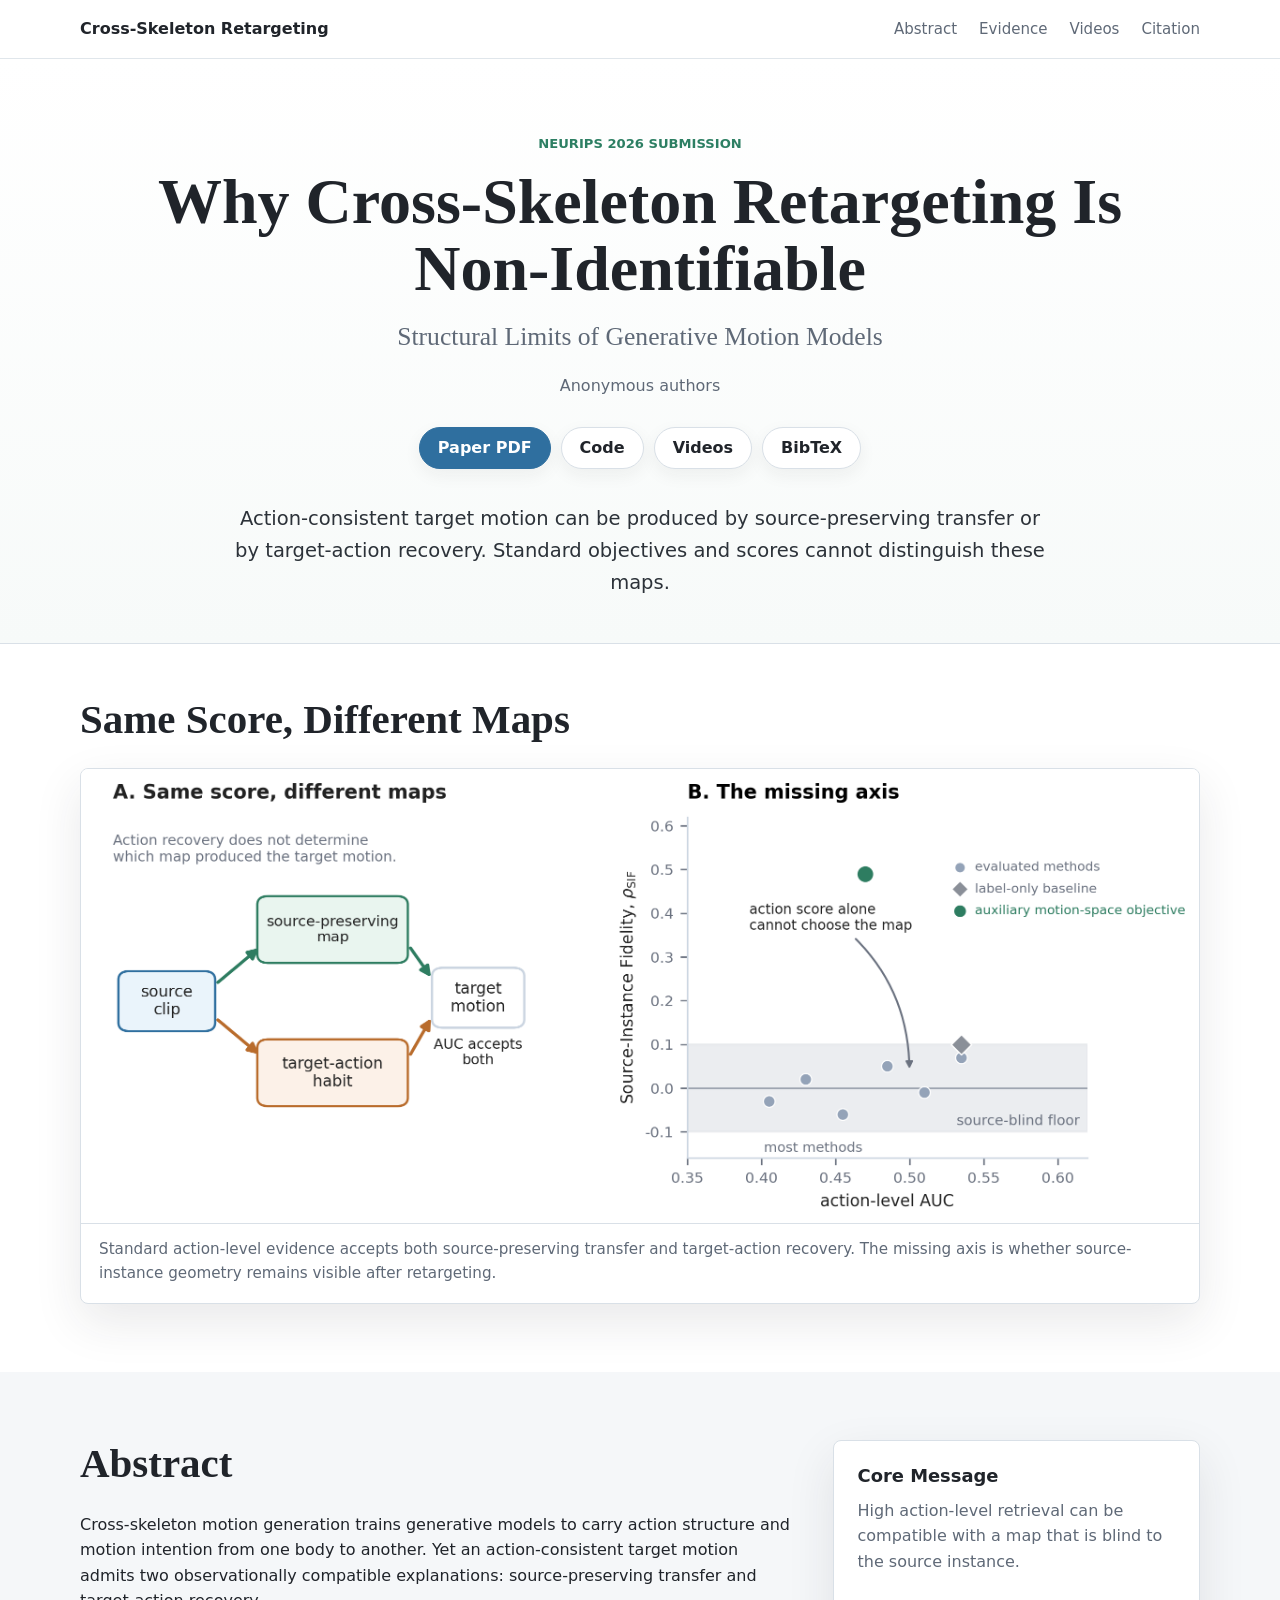
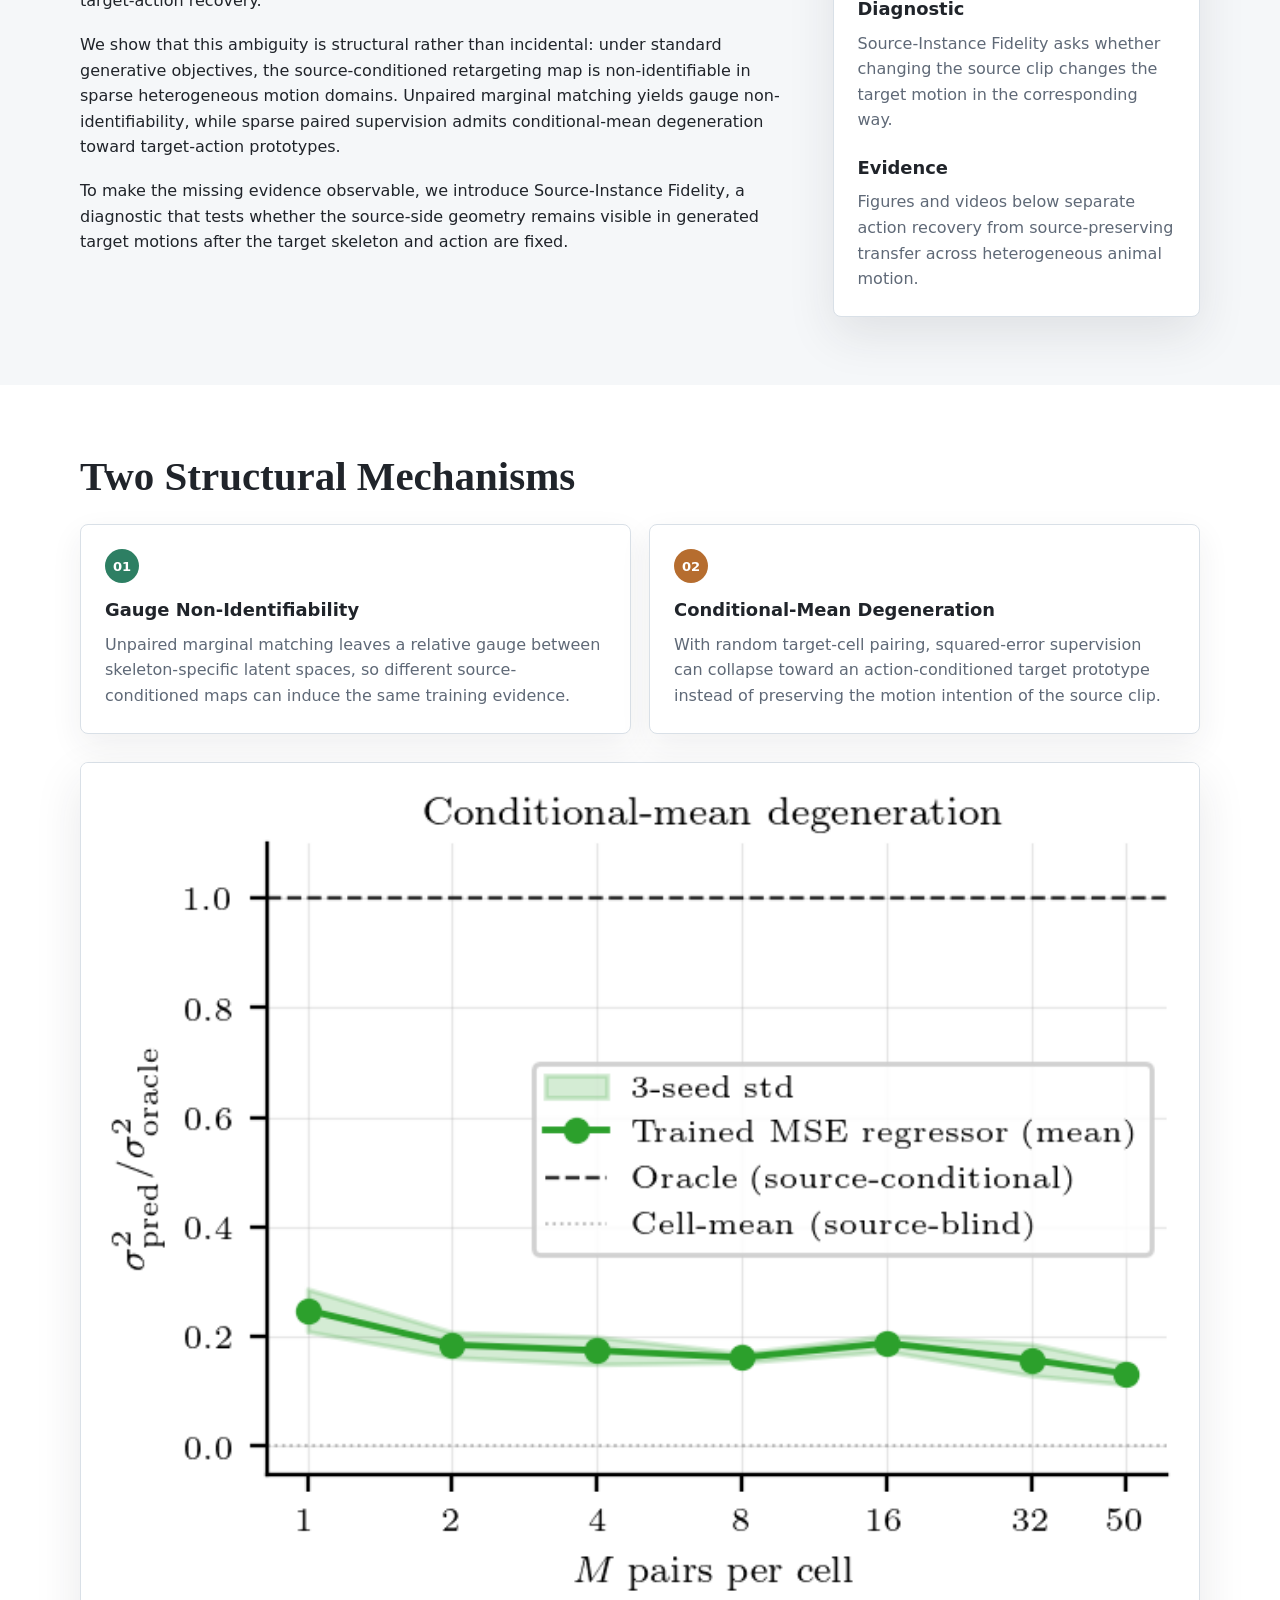
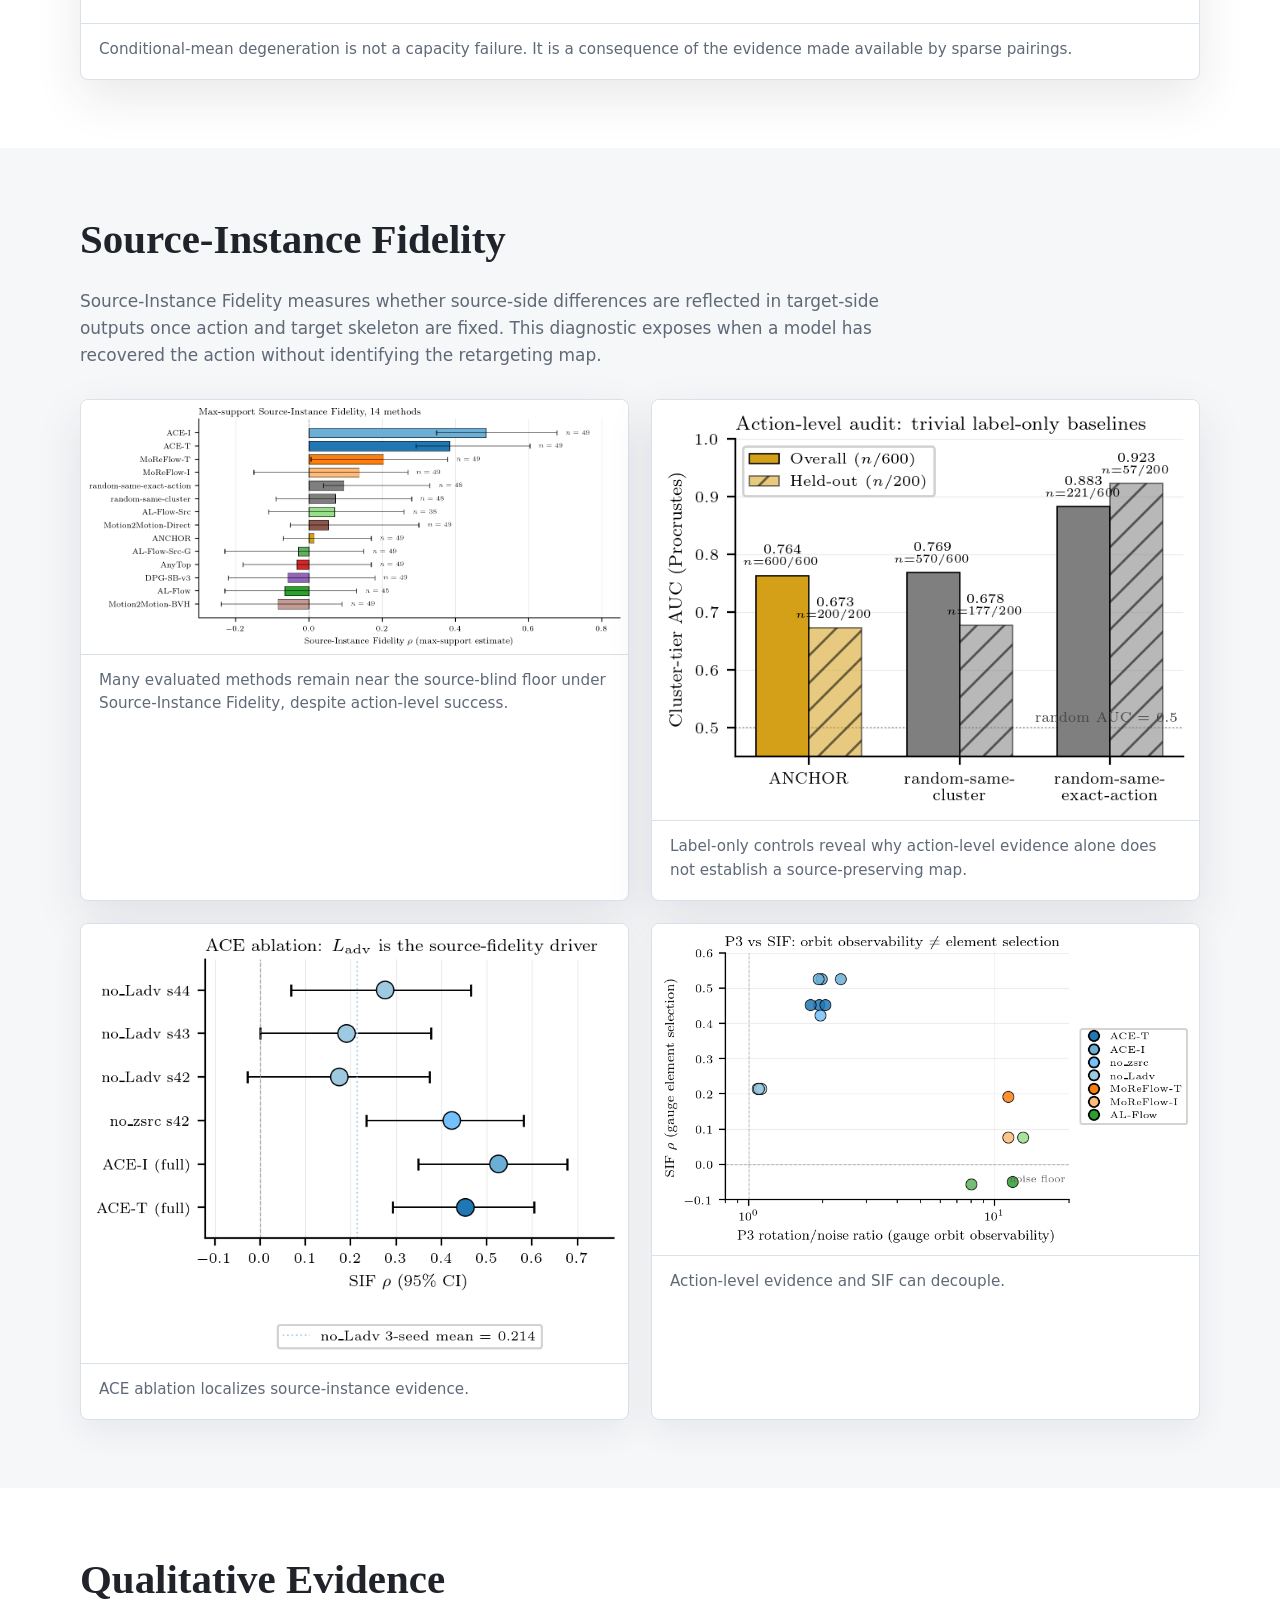
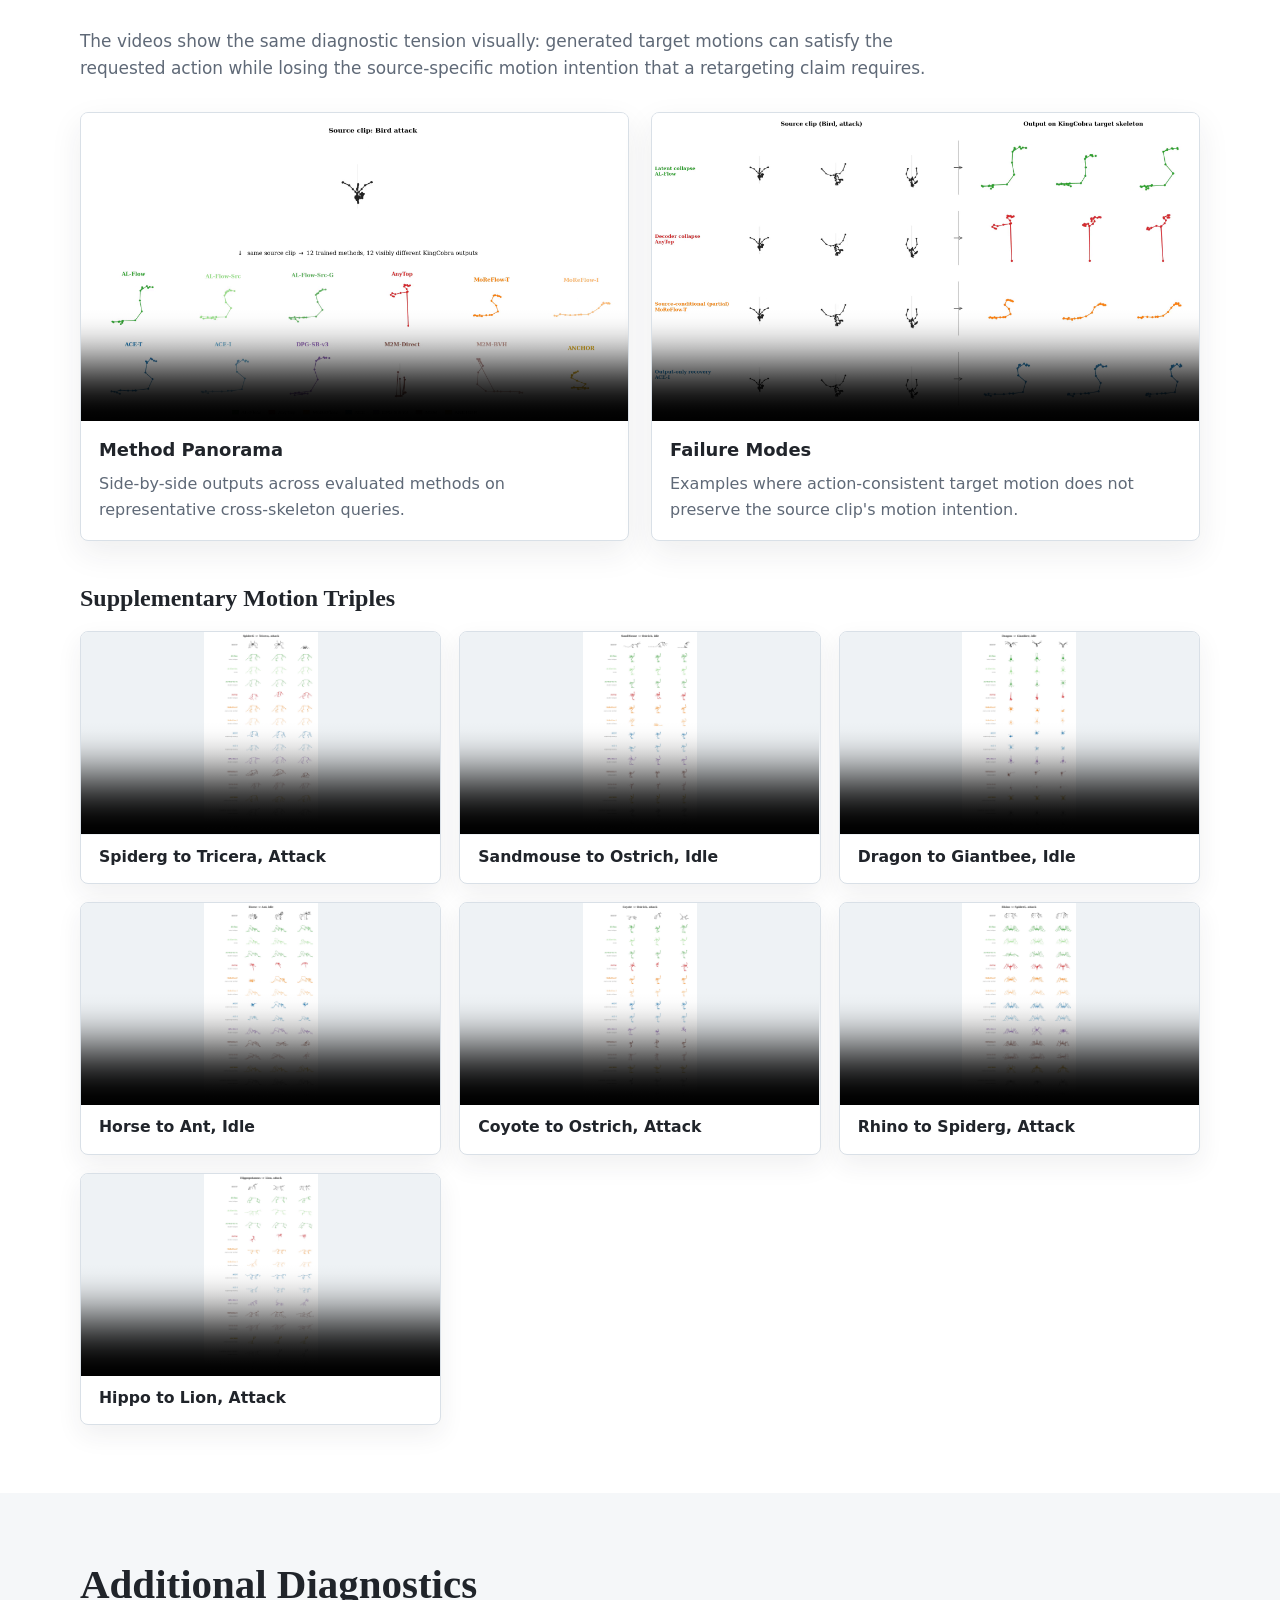
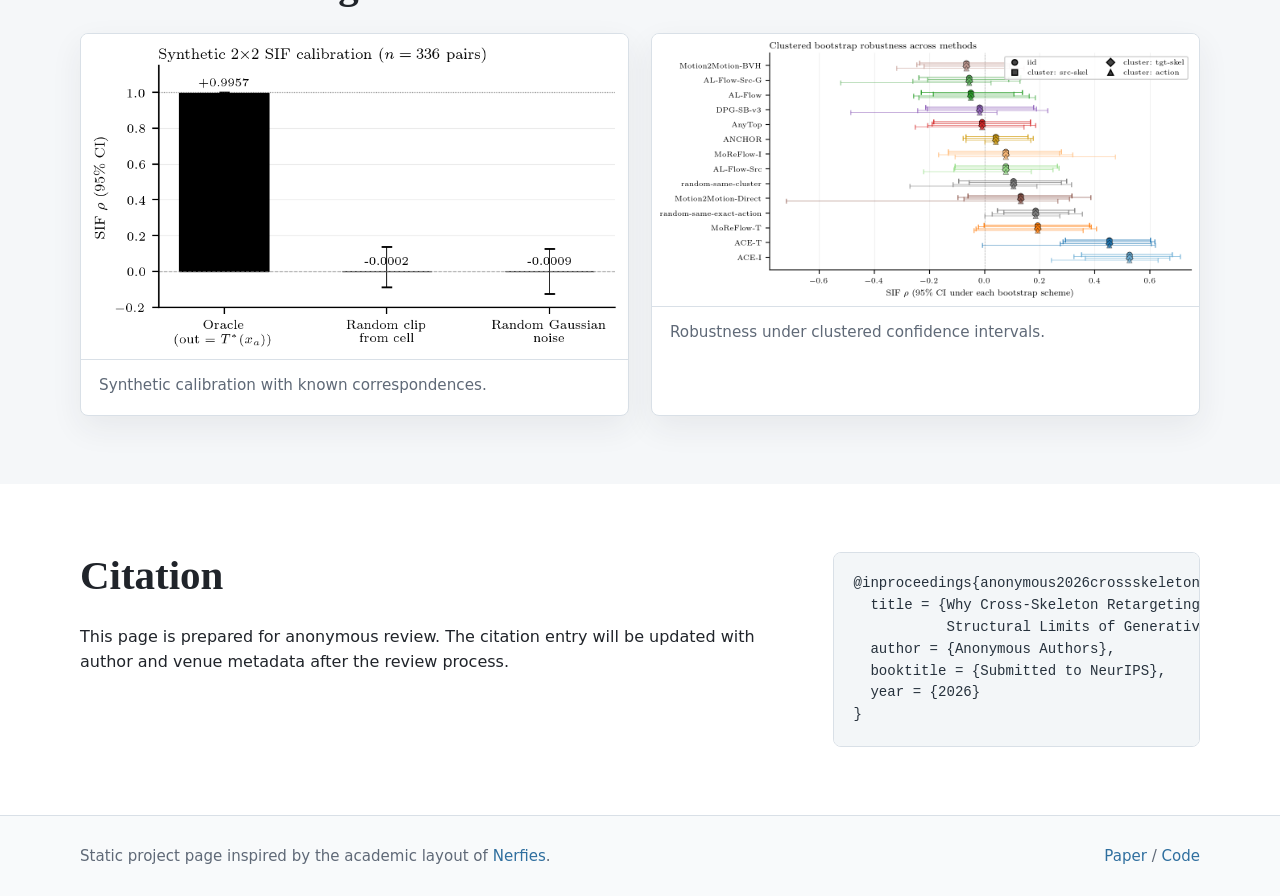
==== index.html @ 6e722215 "Initial static project page" ====
<!doctype html>
<html lang="en">
  <head>
    <meta charset="utf-8">
    <meta name="viewport" content="width=device-width, initial-scale=1">
    <title>Why Cross-Skeleton Retargeting Is Non-Identifiable</title>
    <meta
      name="description"
      content="Project page for Why Cross-Skeleton Retargeting Is Non-Identifiable: Structural Limits of Generative Motion Models."
    >
    <meta property="og:title" content="Why Cross-Skeleton Retargeting Is Non-Identifiable">
    <meta
      property="og:description"
      content="A structural account of why action-level success does not identify source-preserving cross-skeleton motion transfer."
    >
    <meta property="og:type" content="website">
    <meta property="og:image" content="assets/figures/main_fig1_concept.png">
    <link rel="icon" href="assets/favicon.svg" type="image/svg+xml">
    <link rel="stylesheet" href="assets/css/site.css">
  </head>
  <body>
    <header class="site-header">
      <nav class="nav-shell" aria-label="Project navigation">
        <a class="brand" href="#top">Cross-Skeleton Retargeting</a>
        <div class="nav-links">
          <a href="#abstract">Abstract</a>
          <a href="#evidence">Evidence</a>
          <a href="#videos">Videos</a>
          <a href="#citation">Citation</a>
        </div>
      </nav>
    </header>

    <main id="top">
      <section class="hero section">
        <div class="container hero-inner">
          <p class="venue">NeurIPS 2026 submission</p>
          <h1>
            <span class="title-line">Why Cross-Skeleton</span>
            <span class="title-line">Retargeting Is</span>
            <span class="title-line">Non-Identifiable</span>
          </h1>
          <p class="subtitle">Structural Limits of Generative Motion Models</p>
          <p class="authors">Anonymous authors</p>
          <div class="button-row" aria-label="Project links">
            <a class="button primary" href="assets/paper/neurips_2026.pdf">Paper PDF</a>
            <a class="button" href="https://anonymous.4open.science/r/NeurIPS2026-MR-4884/">Code</a>
            <a class="button" href="#videos">Videos</a>
            <a class="button" href="#citation">BibTeX</a>
          </div>
          <p class="thesis">
            Action-consistent target motion can be produced by source-preserving
            transfer or by target-action recovery. Standard objectives and
            scores cannot distinguish these maps.
          </p>
        </div>
      </section>

      <section class="section teaser-section" aria-labelledby="teaser-title">
        <div class="container">
          <h2 id="teaser-title">Same Score, Different Maps</h2>
          <figure class="figure-frame wide">
            <img
              src="assets/figures/main_fig1_concept.png"
              alt="Concept figure showing that the same action-level score can accept both a source-preserving map and a target-action habit."
            >
            <figcaption>
              Standard action-level evidence accepts both source-preserving
              transfer and target-action recovery. The missing axis is whether
              source-instance geometry remains visible after retargeting.
            </figcaption>
          </figure>
        </div>
      </section>

      <section class="section split-section" id="abstract" aria-labelledby="abstract-title">
        <div class="container two-column">
          <div>
            <h2 id="abstract-title">Abstract</h2>
            <p>
              Cross-skeleton motion generation trains generative models to carry
              action structure and motion intention from one body to another.
              Yet an action-consistent target motion admits two observationally
              compatible explanations: source-preserving transfer and
              target-action recovery.
            </p>
            <p>
              We show that this ambiguity is structural rather than incidental:
              under standard generative objectives, the source-conditioned
              retargeting map is non-identifiable in sparse heterogeneous
              motion domains. Unpaired marginal matching yields gauge
              non-identifiability, while sparse paired supervision admits
              conditional-mean degeneration toward target-action prototypes.
            </p>
            <p>
              To make the missing evidence observable, we introduce
              Source-Instance Fidelity, a diagnostic that tests whether the
              source-side geometry remains visible in generated target motions
              after the target skeleton and action are fixed.
            </p>
          </div>
          <aside class="key-points" aria-label="Paper summary">
            <h3>Core Message</h3>
            <p>
              High action-level retrieval can be compatible with a map that is
              blind to the source instance.
            </p>
            <h3>Diagnostic</h3>
            <p>
              Source-Instance Fidelity asks whether changing the source clip
              changes the target motion in the corresponding way.
            </p>
            <h3>Evidence</h3>
            <p>
              Figures and videos below separate action recovery from
              source-preserving transfer across heterogeneous animal motion.
            </p>
          </aside>
        </div>
      </section>

      <section class="section" id="mechanisms" aria-labelledby="mechanisms-title">
        <div class="container">
          <h2 id="mechanisms-title">Two Structural Mechanisms</h2>
          <div class="mechanism-grid">
            <article class="mechanism-card">
              <span class="card-index">01</span>
              <h3>Gauge Non-Identifiability</h3>
              <p>
                Unpaired marginal matching leaves a relative gauge between
                skeleton-specific latent spaces, so different source-conditioned
                maps can induce the same training evidence.
              </p>
            </article>
            <article class="mechanism-card">
              <span class="card-index">02</span>
              <h3>Conditional-Mean Degeneration</h3>
              <p>
                With random target-cell pairing, squared-error supervision can
                collapse toward an action-conditioned target prototype instead
                of preserving the motion intention of the source clip.
              </p>
            </article>
          </div>
          <figure class="figure-frame">
            <img
              src="assets/figures/main_propcm_ladder.png"
              alt="Conditional-mean degeneration plot showing how sparse pairing supports prototype behavior."
            >
            <figcaption>
              Conditional-mean degeneration is not a capacity failure. It is a
              consequence of the evidence made available by sparse pairings.
            </figcaption>
          </figure>
        </div>
      </section>

      <section class="section evidence-section" id="evidence" aria-labelledby="evidence-title">
        <div class="container">
          <h2 id="evidence-title">Source-Instance Fidelity</h2>
          <p class="section-lede">
            Source-Instance Fidelity measures whether source-side differences
            are reflected in target-side outputs once action and target skeleton
            are fixed. This diagnostic exposes when a model has recovered the
            action without identifying the retargeting map.
          </p>
          <div class="evidence-grid">
            <figure class="figure-frame">
              <img
                src="assets/figures/main_sif_max_support.png"
                alt="Source-Instance Fidelity results showing many methods near the source-blind floor."
              >
              <figcaption>
                Many evaluated methods remain near the source-blind floor under
                Source-Instance Fidelity, despite action-level success.
              </figcaption>
            </figure>
            <figure class="figure-frame">
              <img
                src="assets/figures/main_label_only_audit.png"
                alt="Label-only audit showing that action recovery can be high without source-instance transfer."
              >
              <figcaption>
                Label-only controls reveal why action-level evidence alone does
                not establish a source-preserving map.
              </figcaption>
            </figure>
          </div>
          <div class="small-figure-row">
            <figure class="figure-frame compact">
              <img
                src="assets/figures/app_ace_ablation.png"
                alt="Ablation figure showing the role of auxiliary motion-space evidence."
              >
              <figcaption>ACE ablation localizes source-instance evidence.</figcaption>
            </figure>
            <figure class="figure-frame compact">
              <img
                src="assets/figures/app_p3_vs_sif_decoupling.png"
                alt="Decoupling figure comparing action-level behavior and Source-Instance Fidelity."
              >
              <figcaption>Action-level evidence and SIF can decouple.</figcaption>
            </figure>
          </div>
        </div>
      </section>

      <section class="section video-section" id="videos" aria-labelledby="videos-title">
        <div class="container">
          <h2 id="videos-title">Qualitative Evidence</h2>
          <p class="section-lede">
            The videos show the same diagnostic tension visually: generated
            target motions can satisfy the requested action while losing the
            source-specific motion intention that a retargeting claim requires.
          </p>
          <div class="featured-videos">
            <article class="video-card large">
              <video
                controls
                playsinline
                preload="metadata"
                poster="assets/videos/main_panorama_midframe.png"
              >
                <source src="assets/videos/main_panorama.mp4" type="video/mp4">
              </video>
              <h3>Method Panorama</h3>
              <p>
                Side-by-side outputs across evaluated methods on representative
                cross-skeleton queries.
              </p>
            </article>
            <article class="video-card large">
              <video
                controls
                playsinline
                preload="metadata"
                poster="assets/videos/main_failuremodes_midframe.png"
              >
                <source src="assets/videos/main_failuremodes.mp4" type="video/mp4">
              </video>
              <h3>Failure Modes</h3>
              <p>
                Examples where action-consistent target motion does not preserve
                the source clip's motion intention.
              </p>
            </article>
          </div>

          <h3 class="subsection-title">Supplementary Motion Triples</h3>
          <div class="video-grid">
            <article class="video-card">
              <video controls playsinline preload="metadata" poster="assets/videos/app_triple_1_spiderg_tricera_attack_midframe.png">
                <source src="assets/videos/app_triple_1_spiderg_tricera_attack.mp4" type="video/mp4">
              </video>
              <h4>Spiderg to Tricera, Attack</h4>
            </article>
            <article class="video-card">
              <video controls playsinline preload="metadata" poster="assets/videos/app_triple_2_sandmouse_ostrich_idle_midframe.png">
                <source src="assets/videos/app_triple_2_sandmouse_ostrich_idle.mp4" type="video/mp4">
              </video>
              <h4>Sandmouse to Ostrich, Idle</h4>
            </article>
            <article class="video-card">
              <video controls playsinline preload="metadata" poster="assets/videos/app_triple_3_dragon_giantbee_idle_midframe.png">
                <source src="assets/videos/app_triple_3_dragon_giantbee_idle.mp4" type="video/mp4">
              </video>
              <h4>Dragon to Giantbee, Idle</h4>
            </article>
            <article class="video-card">
              <video controls playsinline preload="metadata" poster="assets/videos/app_triple_4_horse_ant_idle_midframe.png">
                <source src="assets/videos/app_triple_4_horse_ant_idle.mp4" type="video/mp4">
              </video>
              <h4>Horse to Ant, Idle</h4>
            </article>
            <article class="video-card">
              <video controls playsinline preload="metadata" poster="assets/videos/app_triple_5_coyote_ostrich_attack_midframe.png">
                <source src="assets/videos/app_triple_5_coyote_ostrich_attack.mp4" type="video/mp4">
              </video>
              <h4>Coyote to Ostrich, Attack</h4>
            </article>
            <article class="video-card">
              <video controls playsinline preload="metadata" poster="assets/videos/app_triple_6_rhino_spiderg_attack_midframe.png">
                <source src="assets/videos/app_triple_6_rhino_spiderg_attack.mp4" type="video/mp4">
              </video>
              <h4>Rhino to Spiderg, Attack</h4>
            </article>
            <article class="video-card">
              <video controls playsinline preload="metadata" poster="assets/videos/app_triple_7_hippo_lion_attack_midframe.png">
                <source src="assets/videos/app_triple_7_hippo_lion_attack.mp4" type="video/mp4">
              </video>
              <h4>Hippo to Lion, Attack</h4>
            </article>
          </div>
        </div>
      </section>

      <section class="section figures-section" aria-labelledby="figures-title">
        <div class="container">
          <h2 id="figures-title">Additional Diagnostics</h2>
          <div class="small-figure-row">
            <figure class="figure-frame compact">
              <img
                src="assets/figures/app_synth_2x2_ladder.png"
                alt="Synthetic 2 by 2 calibration figure for Source-Instance Fidelity."
              >
              <figcaption>Synthetic calibration with known correspondences.</figcaption>
            </figure>
            <figure class="figure-frame compact">
              <img
                src="assets/figures/app_clustered_ci_robustness.png"
                alt="Clustered confidence interval robustness figure for Source-Instance Fidelity."
              >
              <figcaption>Robustness under clustered confidence intervals.</figcaption>
            </figure>
          </div>
        </div>
      </section>

      <section class="section citation-section" id="citation" aria-labelledby="citation-title">
        <div class="container two-column citation-layout">
          <div>
            <h2 id="citation-title">Citation</h2>
            <p>
              This page is prepared for anonymous review. The citation entry
              will be updated with author and venue metadata after the review
              process.
            </p>
          </div>
          <pre class="bibtex"><code>@inproceedings{anonymous2026crossskeleton,
  title = {Why Cross-Skeleton Retargeting Is Non-Identifiable:
           Structural Limits of Generative Motion Models},
  author = {Anonymous Authors},
  booktitle = {Submitted to NeurIPS},
  year = {2026}
}</code></pre>
        </div>
      </section>
    </main>

    <footer class="footer">
      <div class="container footer-inner">
        <p>
          Static project page inspired by the academic layout of
          <a href="https://nerfies.github.io/">Nerfies</a>.
        </p>
        <p>
          <a href="assets/paper/neurips_2026.pdf">Paper</a>
          <span aria-hidden="true">/</span>
          <a href="https://anonymous.4open.science/r/NeurIPS2026-MR-4884/">Code</a>
        </p>
      </div>
    </footer>

    <script src="assets/js/site.js"></script>
  </body>
</html>
---- assets/css/site.css ----
:root {
  color-scheme: light;
  --ink: #20242a;
  --muted: #5f6977;
  --faint: #8a94a3;
  --paper: #ffffff;
  --soft: #f5f7f9;
  --line: #d9e0e7;
  --blue: #2f6f9f;
  --green: #2d7f63;
  --rust: #b66d2f;
  --shadow: 0 18px 48px rgba(36, 42, 50, 0.1);
  --radius: 8px;
  font-family:
    Inter, ui-sans-serif, system-ui, -apple-system, BlinkMacSystemFont,
    "Segoe UI", sans-serif;
}

* {
  box-sizing: border-box;
}

html {
  scroll-behavior: smooth;
}

body {
  margin: 0;
  color: var(--ink);
  background: var(--paper);
  line-height: 1.6;
  overflow-x: hidden;
}

a {
  color: var(--blue);
  text-decoration: none;
}

a:hover {
  text-decoration: underline;
}

img,
video {
  display: block;
  max-width: 100%;
}

.site-header {
  position: sticky;
  top: 0;
  z-index: 20;
  background: rgba(255, 255, 255, 0.94);
  border-bottom: 1px solid rgba(217, 224, 231, 0.8);
  backdrop-filter: blur(10px);
}

.nav-shell {
  width: min(1120px, calc(100% - 36px));
  min-height: 58px;
  margin: 0 auto;
  display: flex;
  align-items: center;
  justify-content: space-between;
  gap: 24px;
}

.brand {
  color: var(--ink);
  font-weight: 700;
  white-space: nowrap;
}

.nav-links {
  display: flex;
  align-items: center;
  gap: 22px;
  font-size: 0.94rem;
}

.nav-links a {
  color: var(--muted);
}

.section {
  padding: 68px 0;
}

.container {
  width: min(1120px, calc(100% - 36px));
  margin: 0 auto;
}

.hero {
  padding-top: 74px;
  padding-bottom: 44px;
  border-bottom: 1px solid var(--line);
  background:
    linear-gradient(180deg, #ffffff 0%, #f7faf9 100%);
}

.hero-inner {
  text-align: center;
}

.venue {
  margin: 0 0 14px;
  color: var(--green);
  font-weight: 700;
  letter-spacing: 0;
  text-transform: uppercase;
  font-size: 0.82rem;
}

h1,
h2,
h3,
h4,
p {
  overflow-wrap: break-word;
}

h1 {
  width: 100%;
  max-width: 980px;
  margin: 0 auto;
  font-family: Georgia, "Times New Roman", serif;
  font-weight: 700;
  font-size: clamp(2.3rem, 5vw, 4.6rem);
  line-height: 1.05;
  letter-spacing: 0;
  overflow-wrap: anywhere;
  hyphens: auto;
}

.title-line {
  display: inline;
}

.subtitle {
  margin: 18px auto 0;
  width: 100%;
  max-width: 820px;
  color: var(--muted);
  font-family: Georgia, "Times New Roman", serif;
  font-size: clamp(1.24rem, 2vw, 1.62rem);
  line-height: 1.35;
  overflow-wrap: anywhere;
}

.authors {
  margin: 18px 0 0;
  color: var(--muted);
}

.button-row {
  display: flex;
  flex-wrap: wrap;
  justify-content: center;
  gap: 10px;
  margin: 28px 0 0;
}

.button {
  display: inline-flex;
  align-items: center;
  justify-content: center;
  min-height: 42px;
  padding: 0 18px;
  border: 1px solid var(--line);
  border-radius: 999px;
  color: var(--ink);
  font-weight: 700;
  background: #ffffff;
  box-shadow: 0 6px 18px rgba(32, 36, 42, 0.06);
}

.button:hover {
  border-color: var(--blue);
  text-decoration: none;
}

.button.primary {
  color: #ffffff;
  background: var(--blue);
  border-color: var(--blue);
}

.thesis {
  max-width: 820px;
  margin: 34px auto 0;
  color: #2c3239;
  font-size: clamp(1.04rem, 1.6vw, 1.22rem);
  line-height: 1.65;
}

h2 {
  margin: 0 0 24px;
  font-family: Georgia, "Times New Roman", serif;
  font-size: clamp(1.8rem, 3.2vw, 2.6rem);
  line-height: 1.16;
  letter-spacing: 0;
}

h3 {
  margin: 0 0 10px;
  font-size: 1.12rem;
  line-height: 1.25;
}

h4 {
  margin: 12px 0 0;
  font-size: 0.98rem;
  line-height: 1.3;
}

p {
  margin: 0 0 18px;
}

.teaser-section {
  padding-top: 52px;
  background: #ffffff;
}

.figure-frame {
  margin: 0;
  max-width: 100%;
  border: 1px solid var(--line);
  border-radius: var(--radius);
  background: #ffffff;
  overflow: hidden;
  box-shadow: var(--shadow);
}

.figure-frame img {
  width: 100%;
  height: auto;
  background: #ffffff;
}

.figure-frame figcaption {
  padding: 14px 18px 18px;
  color: var(--muted);
  font-size: 0.95rem;
  line-height: 1.55;
  border-top: 1px solid var(--line);
}

.wide {
  width: 100%;
}

.split-section,
.evidence-section,
.figures-section {
  background: var(--soft);
}

.two-column {
  display: grid;
  grid-template-columns: minmax(0, 1.45fr) minmax(280px, 0.75fr);
  gap: 42px;
  align-items: start;
}

.key-points {
  border: 1px solid var(--line);
  border-radius: var(--radius);
  padding: 24px;
  background: #ffffff;
  box-shadow: var(--shadow);
}

.key-points h3:not(:first-child) {
  margin-top: 24px;
}

.key-points p {
  margin-bottom: 0;
  color: var(--muted);
}

.mechanism-grid {
  display: grid;
  grid-template-columns: repeat(2, minmax(0, 1fr));
  gap: 18px;
  margin-bottom: 28px;
}

.mechanism-card {
  min-height: 206px;
  padding: 24px;
  border: 1px solid var(--line);
  border-radius: var(--radius);
  background: #ffffff;
  box-shadow: 0 12px 32px rgba(36, 42, 50, 0.07);
}

.card-index {
  display: inline-flex;
  align-items: center;
  justify-content: center;
  width: 34px;
  height: 34px;
  margin-bottom: 16px;
  border-radius: 50%;
  color: #ffffff;
  background: var(--green);
  font-size: 0.82rem;
  font-weight: 800;
}

.mechanism-card:nth-child(2) .card-index {
  background: var(--rust);
}

.mechanism-card p {
  margin-bottom: 0;
  color: var(--muted);
}

.section-lede {
  max-width: 860px;
  margin-bottom: 30px;
  color: var(--muted);
  font-size: 1.06rem;
}

.evidence-grid,
.featured-videos {
  display: grid;
  grid-template-columns: repeat(2, minmax(0, 1fr));
  gap: 22px;
}

.small-figure-row {
  display: grid;
  grid-template-columns: repeat(2, minmax(0, 1fr));
  gap: 22px;
  margin-top: 22px;
}

.compact {
  box-shadow: 0 12px 32px rgba(36, 42, 50, 0.07);
}

.video-section {
  background: #ffffff;
}

.video-card {
  border: 1px solid var(--line);
  border-radius: var(--radius);
  background: #ffffff;
  overflow: hidden;
  box-shadow: 0 12px 32px rgba(36, 42, 50, 0.08);
}

.video-card video {
  width: 100%;
  aspect-ratio: 16 / 9;
  object-fit: contain;
  background: #eef2f5;
}

.video-card h3,
.video-card h4,
.video-card p {
  padding-left: 18px;
  padding-right: 18px;
}

.video-card h3 {
  padding-top: 18px;
}

.video-card p {
  color: var(--muted);
  padding-bottom: 18px;
  margin-bottom: 0;
}

.subsection-title {
  margin-top: 42px;
  margin-bottom: 18px;
  font-family: Georgia, "Times New Roman", serif;
  font-size: 1.5rem;
}

.video-grid {
  display: grid;
  grid-template-columns: repeat(3, minmax(0, 1fr));
  gap: 18px;
}

.video-grid .video-card {
  box-shadow: 0 10px 26px rgba(36, 42, 50, 0.07);
}

.video-grid .video-card h4 {
  padding-bottom: 16px;
}

.citation-section {
  background: #ffffff;
}

.citation-layout {
  align-items: stretch;
}

.bibtex {
  margin: 0;
  padding: 20px;
  border: 1px solid var(--line);
  border-radius: var(--radius);
  background: #f3f6f8;
  color: #26313c;
  overflow-x: auto;
  font-size: 0.88rem;
  line-height: 1.55;
}

.footer {
  padding: 28px 0;
  border-top: 1px solid var(--line);
  background: #f8fafb;
  color: var(--muted);
  font-size: 0.94rem;
}

.footer-inner {
  display: flex;
  align-items: center;
  justify-content: space-between;
  gap: 24px;
}

.footer p {
  margin: 0;
}

@media (max-width: 860px) {
  .nav-shell {
    min-height: auto;
    padding: 14px 0;
    align-items: flex-start;
    flex-direction: column;
    gap: 10px;
  }

  .nav-links {
    width: 100%;
    justify-content: space-between;
    gap: 12px;
    font-size: 0.9rem;
  }

  .section {
    padding: 48px 0;
  }

  .hero {
    padding-top: 52px;
  }

  .two-column,
  .mechanism-grid,
  .evidence-grid,
  .featured-videos,
  .small-figure-row {
    grid-template-columns: 1fr;
  }

  .video-grid {
    grid-template-columns: repeat(2, minmax(0, 1fr));
  }

  .footer-inner {
    align-items: flex-start;
    flex-direction: column;
    gap: 10px;
  }
}

@media (max-width: 560px) {
  .container,
  .nav-shell {
    width: min(1120px, calc(100% - 24px));
  }

  .brand {
    white-space: normal;
  }

  .nav-links {
    flex-wrap: wrap;
    justify-content: flex-start;
  }

  h1 {
    font-size: 2.02rem;
    line-height: 1.12;
    max-width: calc(100vw - 24px);
  }

  .title-line {
    display: block;
  }

  .subtitle {
    font-size: 1.08rem;
    max-width: calc(100vw - 32px);
  }

  .thesis {
    max-width: calc(100vw - 32px);
  }

  .figure-frame {
    width: calc(100vw - 24px);
    max-width: calc(100vw - 24px);
  }

  .button-row {
    display: grid;
    grid-template-columns: repeat(2, minmax(0, 1fr));
    width: 100%;
    max-width: calc(100vw - 24px);
    justify-content: stretch;
  }

  .button {
    width: 100%;
    min-width: 0;
    flex: none;
    padding-left: 12px;
    padding-right: 12px;
  }

  .video-grid {
    grid-template-columns: 1fr;
  }

  .figure-frame figcaption,
  .video-card h3,
  .video-card h4,
  .video-card p {
    padding-left: 14px;
    padding-right: 14px;
  }
}
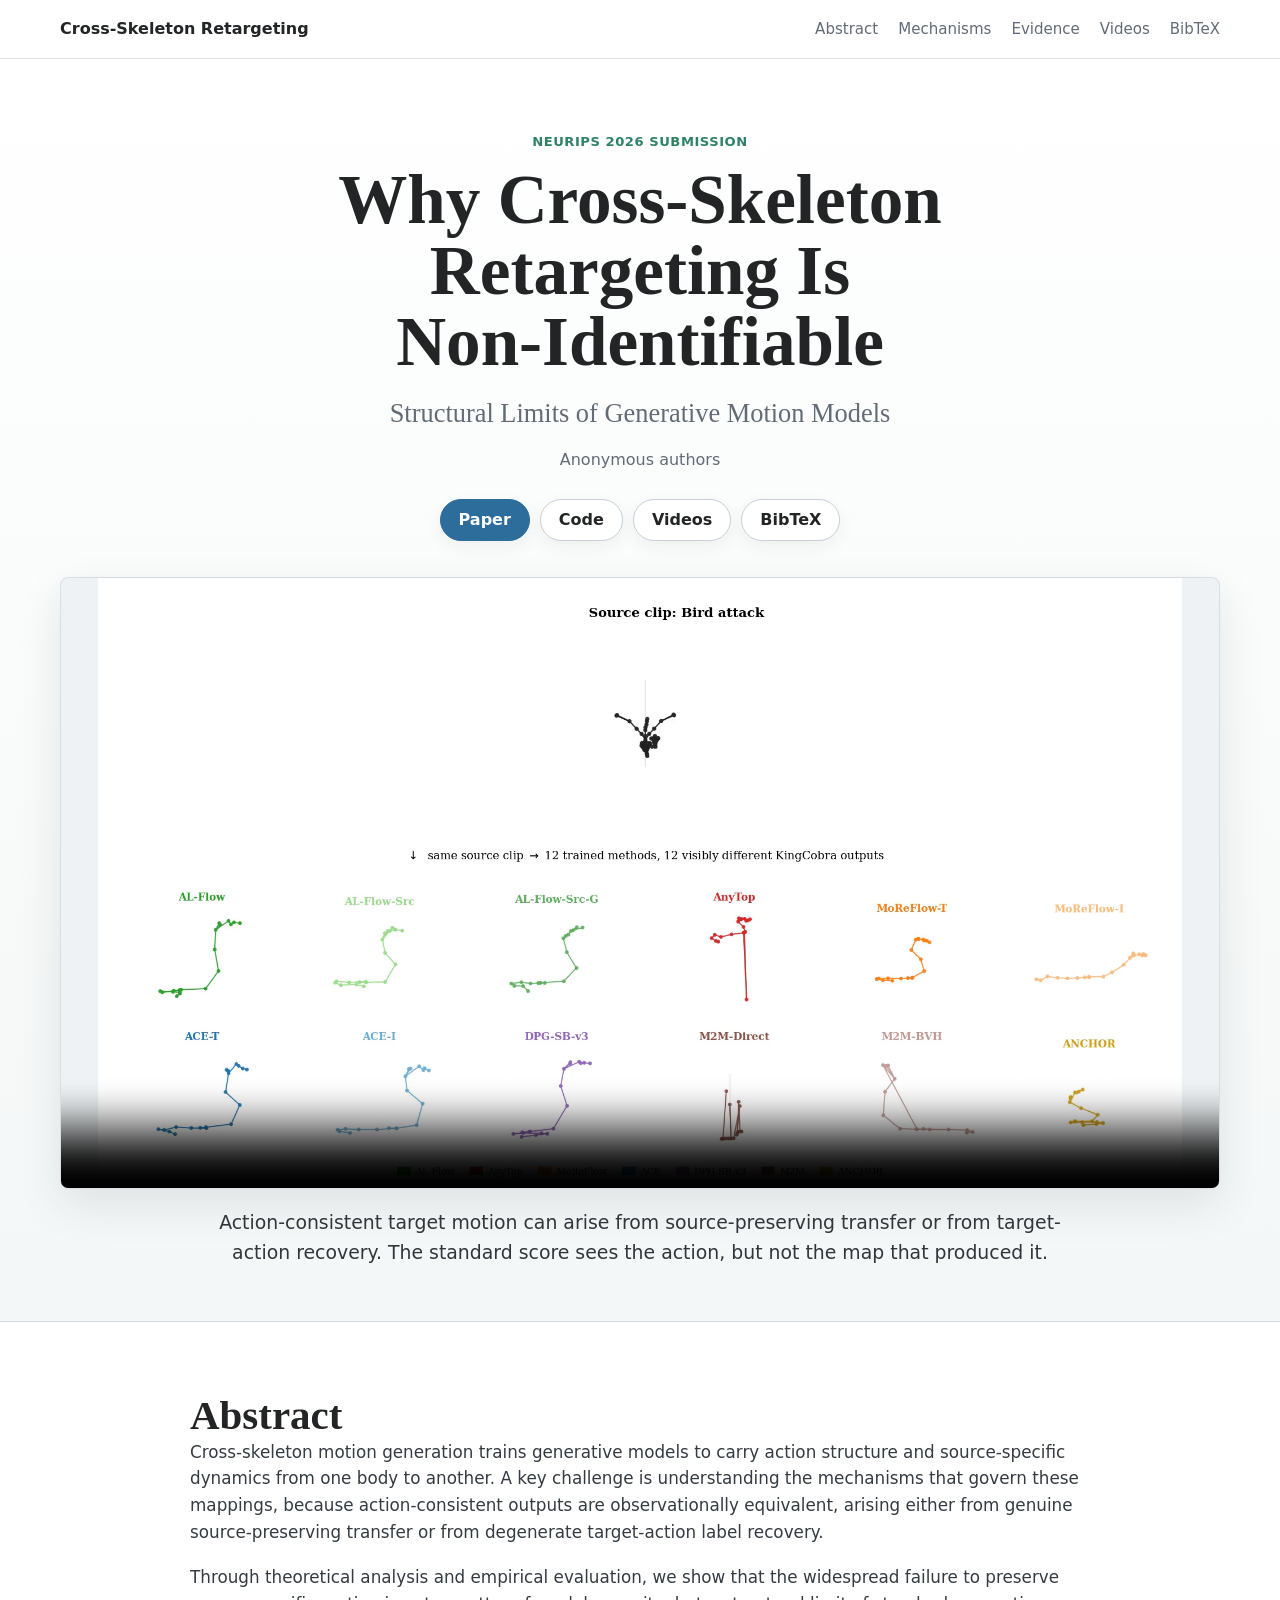
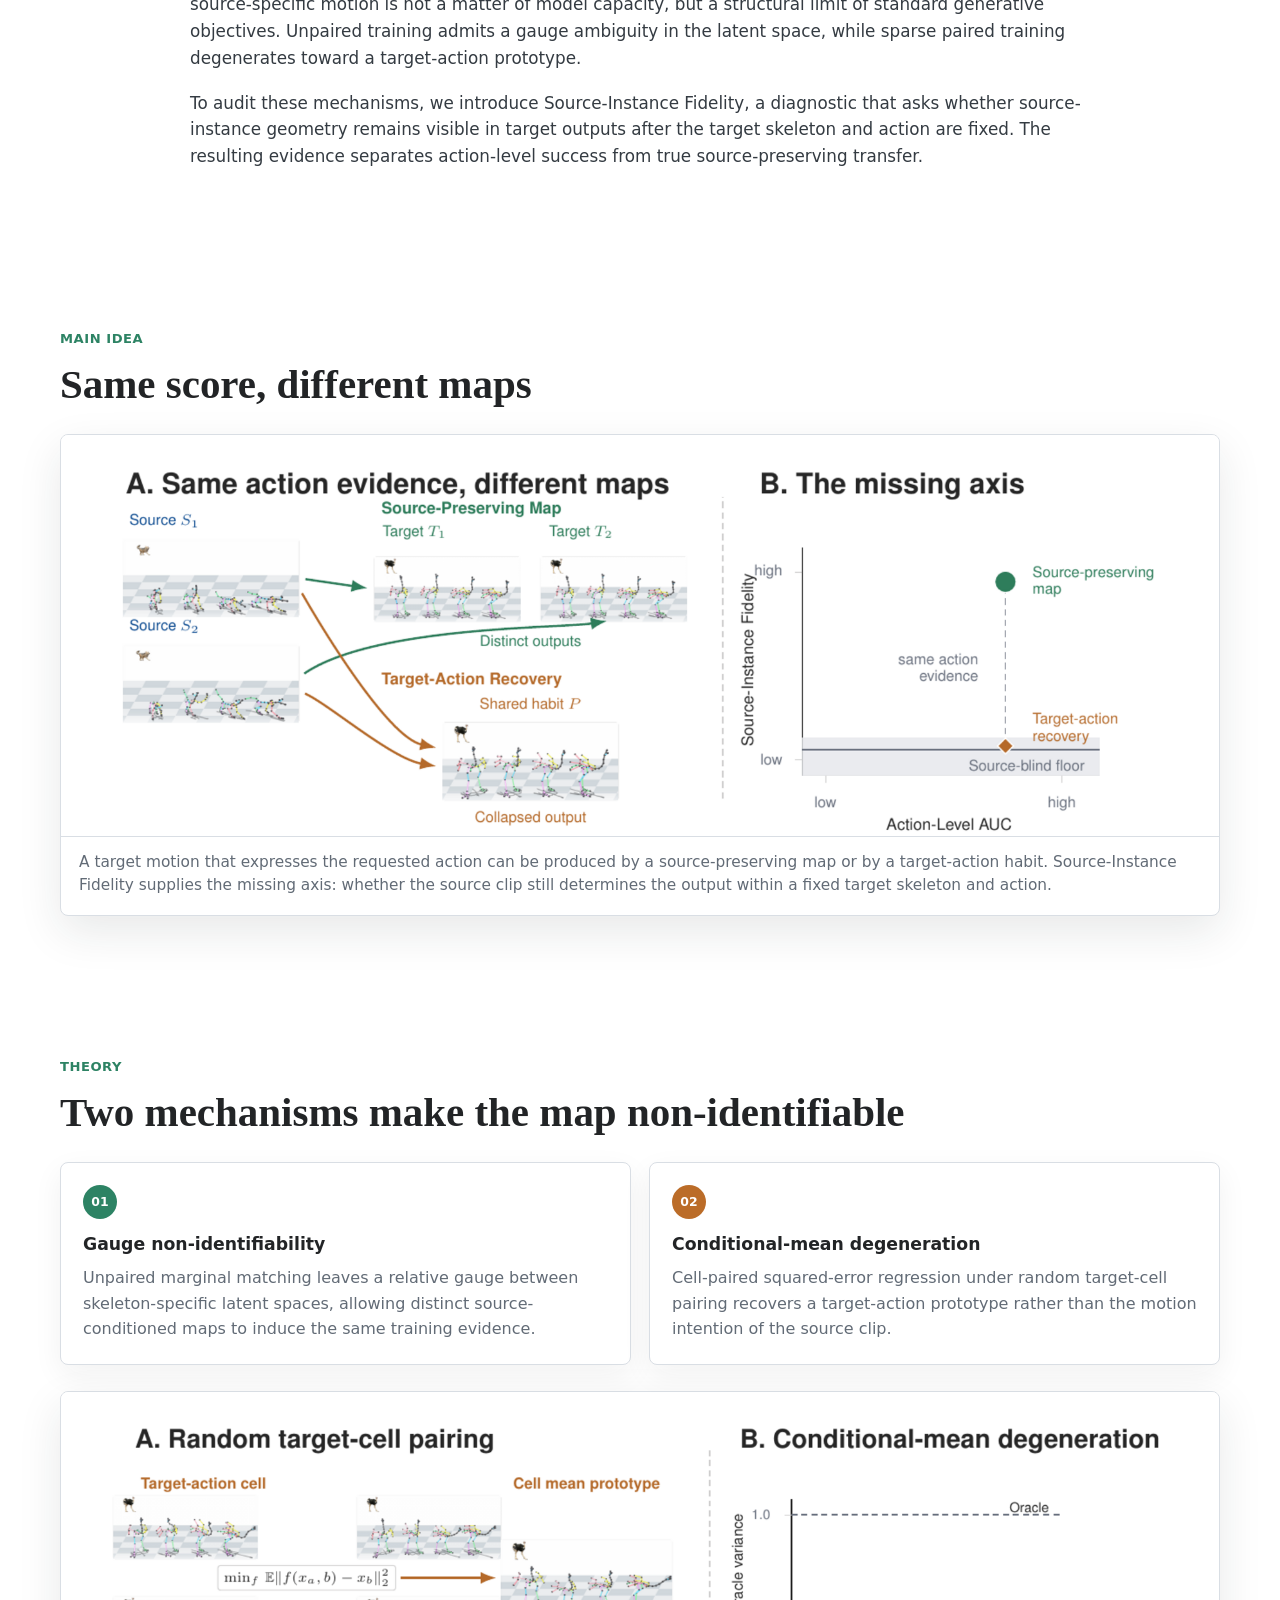
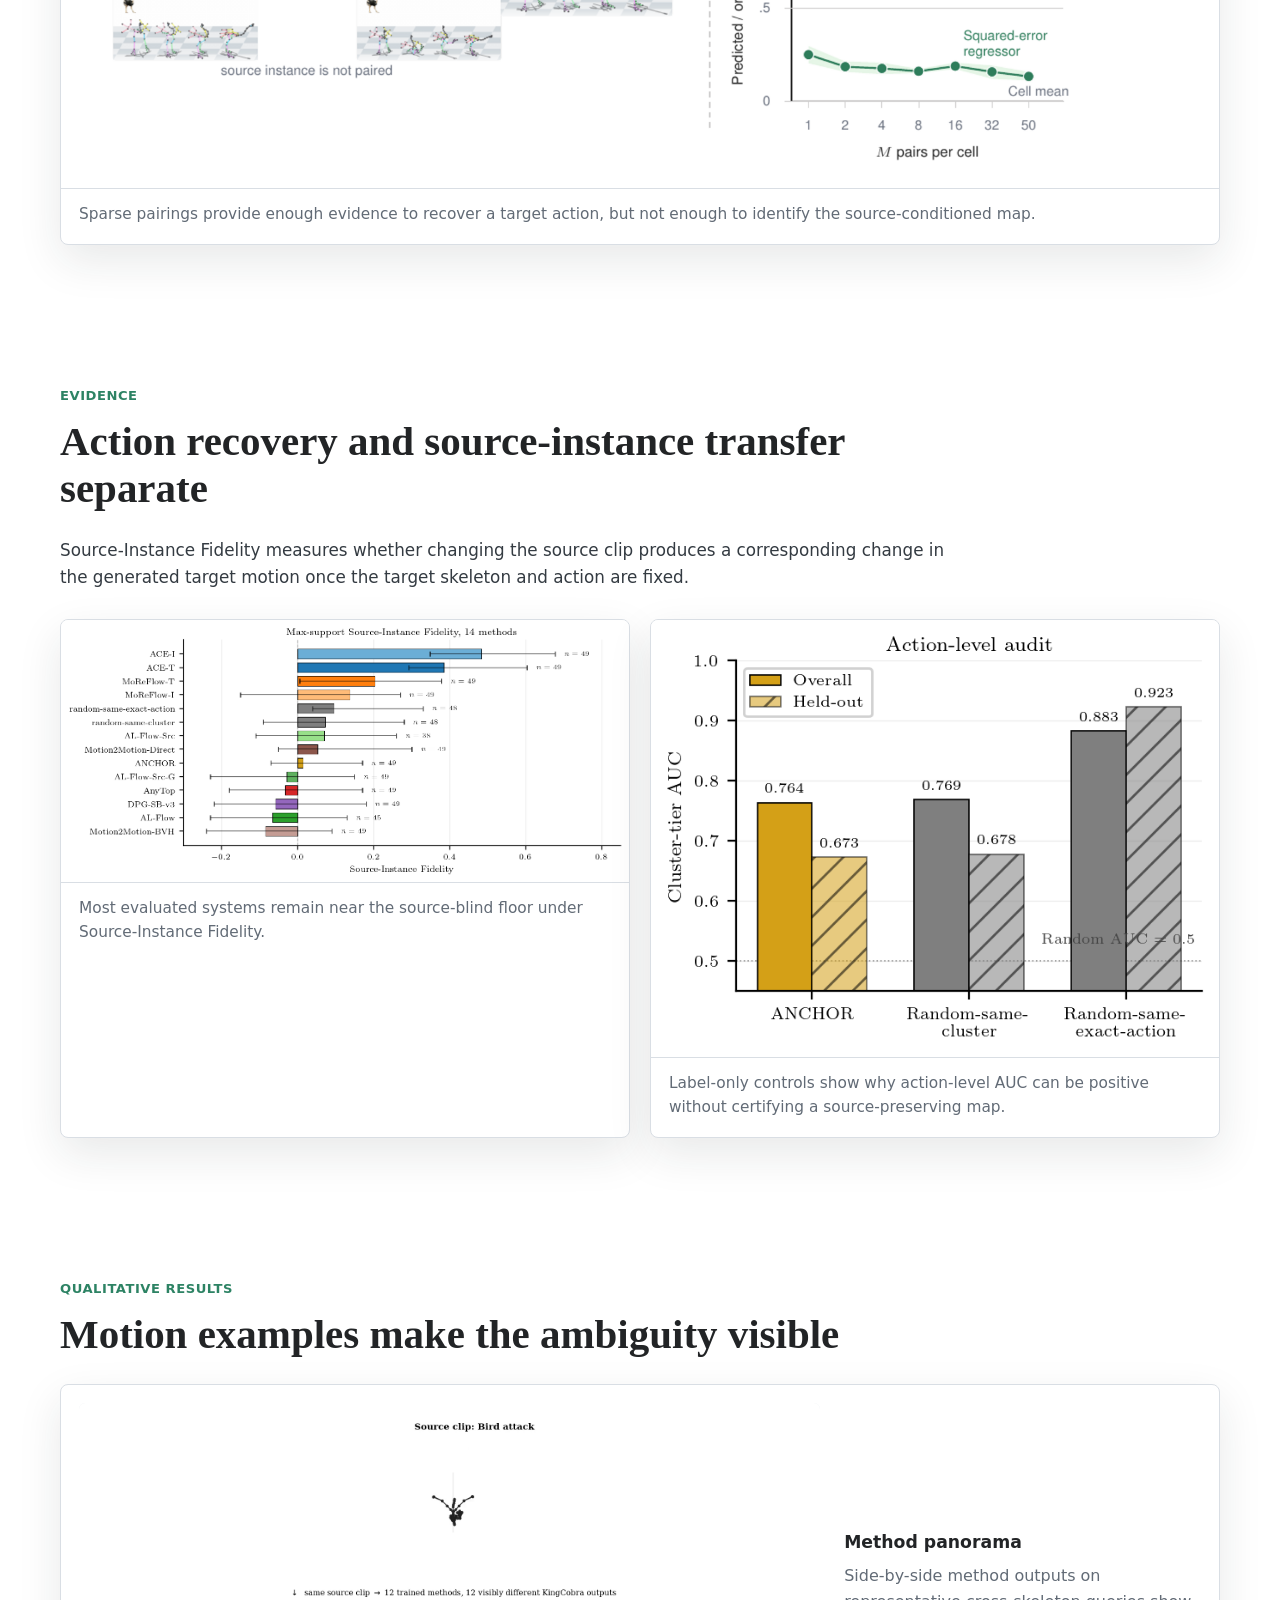
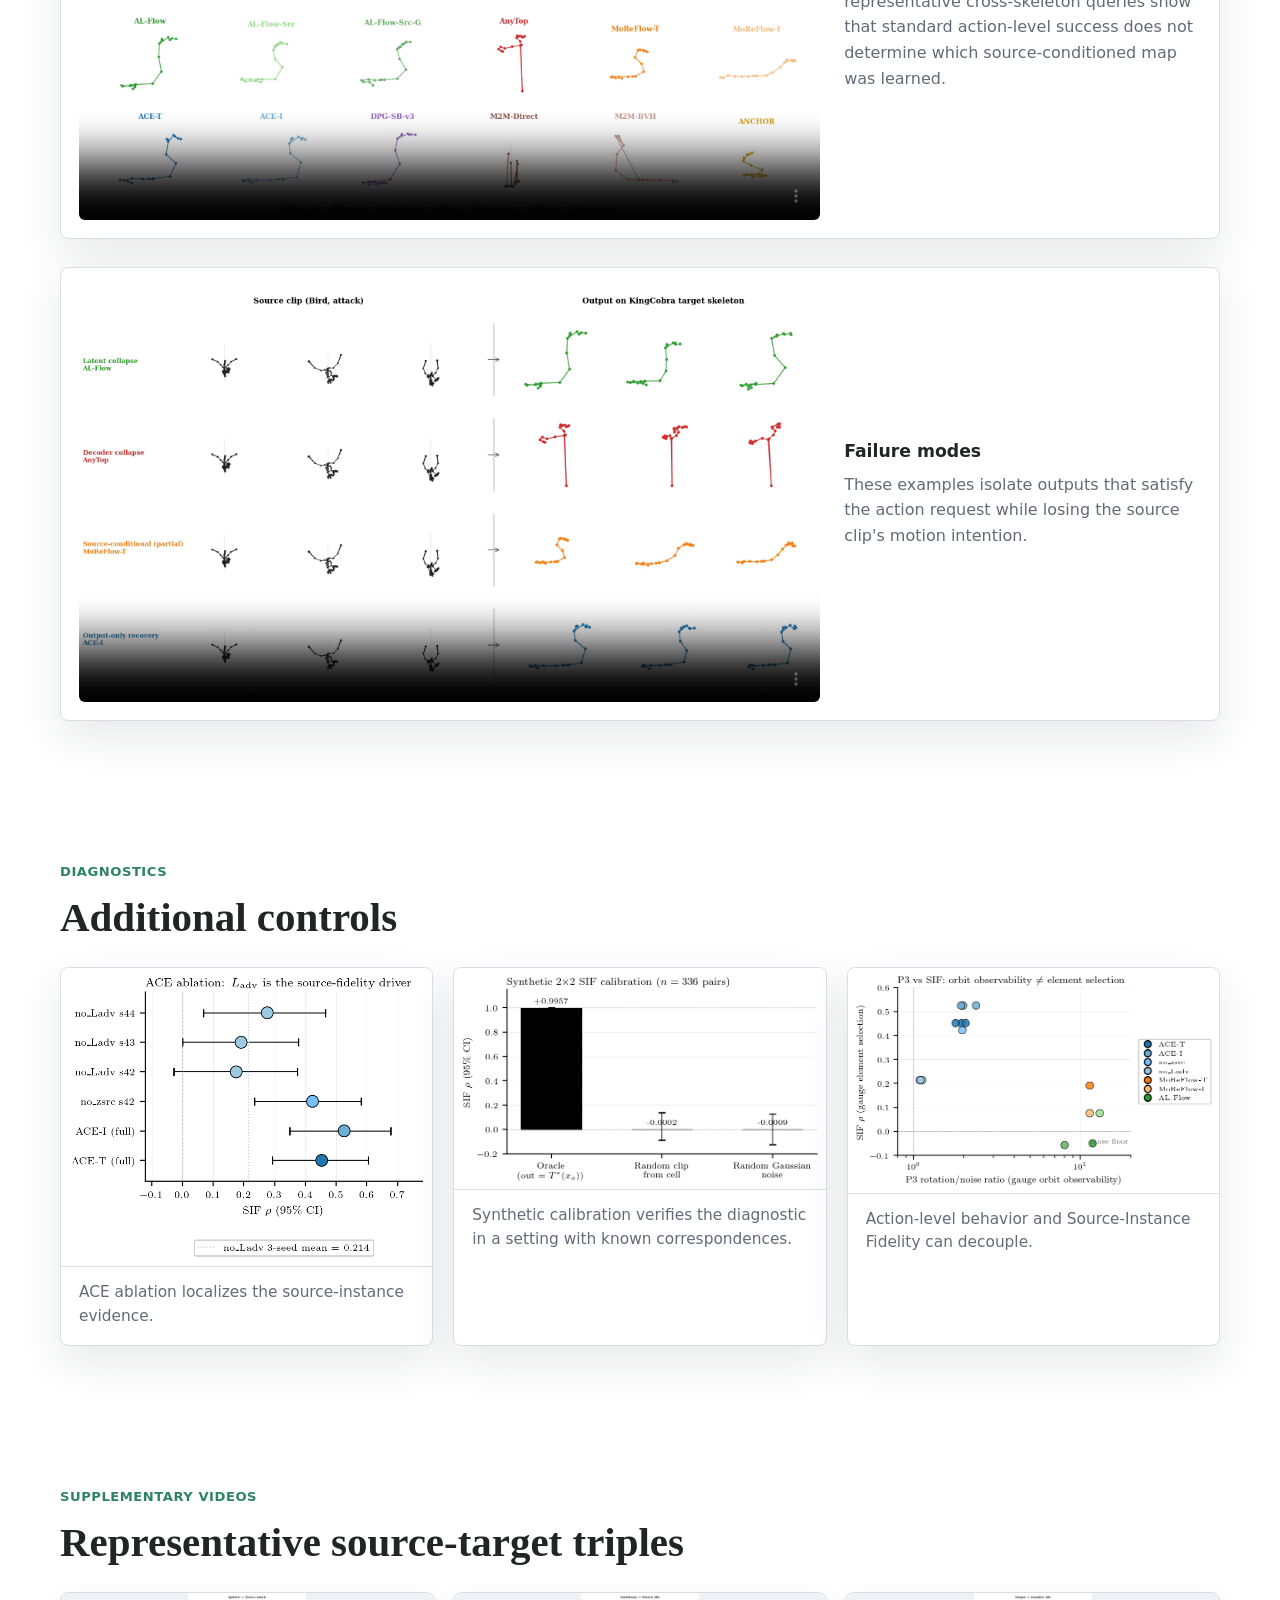
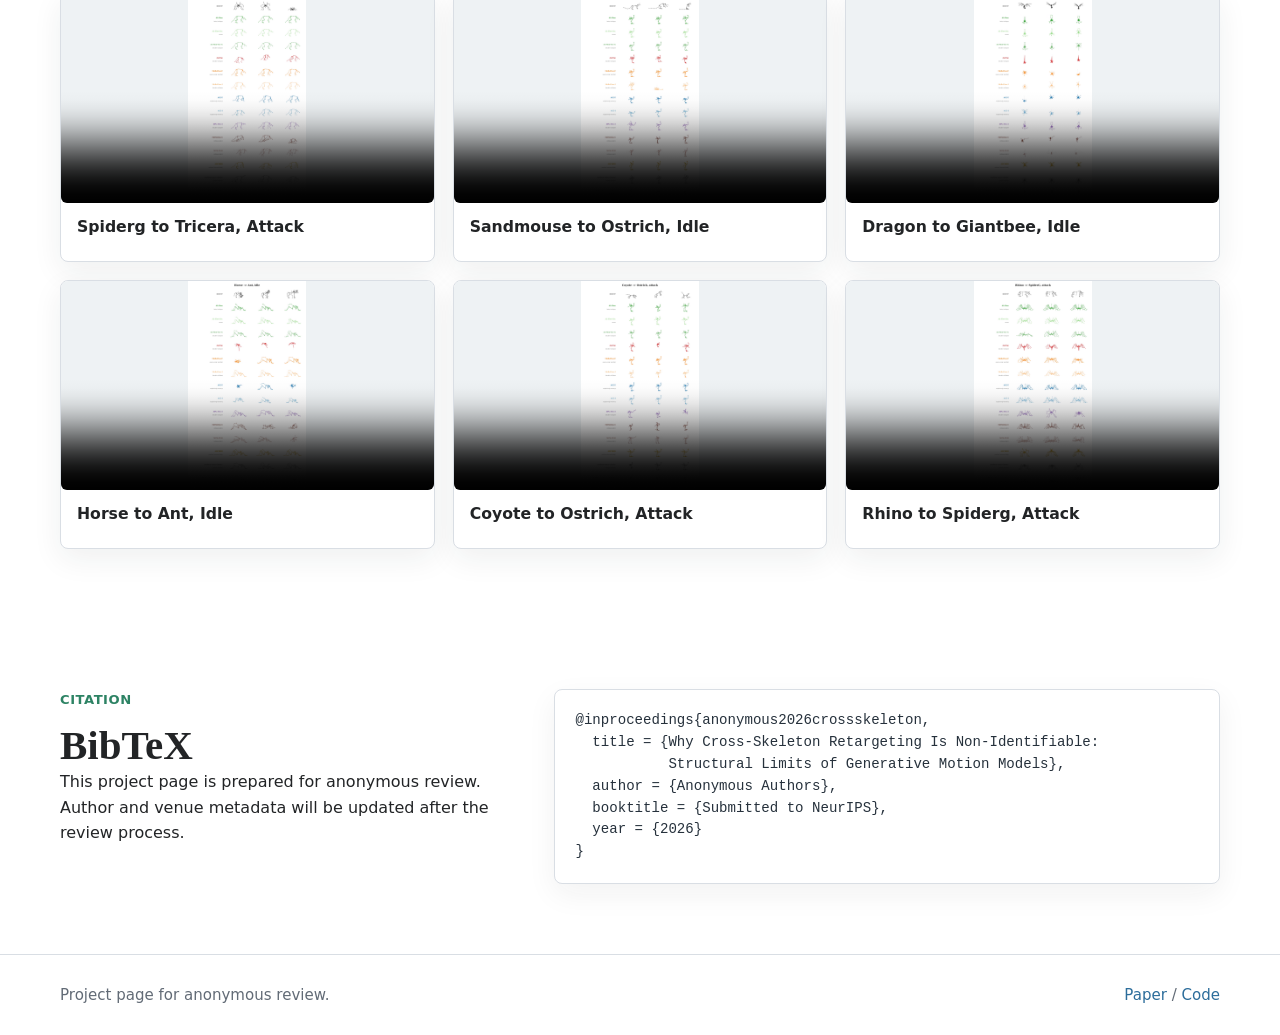
==== commit 5ca022d9: "Refresh project page in AnyTop style" ====
--- a/index.html
+++ b/index.html
@@ -14,7 +14,7 @@
       content="A structural account of why action-level success does not identify source-preserving cross-skeleton motion transfer."
     >
     <meta property="og:type" content="website">
-    <meta property="og:image" content="assets/figures/main_fig1_concept.png">
+    <meta property="og:image" content="assets/figures/paper_rendered/figure1_teaser.png">
     <link rel="icon" href="assets/favicon.svg" type="image/svg+xml">
     <link rel="stylesheet" href="assets/css/site.css">
   </head>
@@ -24,306 +24,293 @@
         <a class="brand" href="#top">Cross-Skeleton Retargeting</a>
         <div class="nav-links">
           <a href="#abstract">Abstract</a>
+          <a href="#mechanisms">Mechanisms</a>
           <a href="#evidence">Evidence</a>
           <a href="#videos">Videos</a>
-          <a href="#citation">Citation</a>
+          <a href="#citation">BibTeX</a>
         </div>
       </nav>
     </header>
 
     <main id="top">
-      <section class="hero section">
+      <section class="hero">
         <div class="container hero-inner">
           <p class="venue">NeurIPS 2026 submission</p>
           <h1>
-            <span class="title-line">Why Cross-Skeleton</span>
-            <span class="title-line">Retargeting Is</span>
-            <span class="title-line">Non-Identifiable</span>
+            <span>Why Cross-Skeleton</span>
+            <span>Retargeting Is</span>
+            <span>Non-Identifiable</span>
           </h1>
           <p class="subtitle">Structural Limits of Generative Motion Models</p>
           <p class="authors">Anonymous authors</p>
           <div class="button-row" aria-label="Project links">
-            <a class="button primary" href="assets/paper/neurips_2026.pdf">Paper PDF</a>
+            <a class="button primary" href="assets/paper/neurips_2026.pdf">Paper</a>
             <a class="button" href="https://anonymous.4open.science/r/NeurIPS2026-MR-4884/">Code</a>
             <a class="button" href="#videos">Videos</a>
             <a class="button" href="#citation">BibTeX</a>
           </div>
-          <p class="thesis">
-            Action-consistent target motion can be produced by source-preserving
-            transfer or by target-action recovery. Standard objectives and
-            scores cannot distinguish these maps.
-          </p>
-        </div>
-      </section>
-
-      <section class="section teaser-section" aria-labelledby="teaser-title">
-        <div class="container">
-          <h2 id="teaser-title">Same Score, Different Maps</h2>
-          <figure class="figure-frame wide">
+        </div>
+
+        <div class="container hero-media-shell">
+          <video
+            class="hero-video"
+            controls
+            muted
+            playsinline
+            preload="metadata"
+            poster="assets/videos/main_panorama_midframe.png"
+          >
+            <source src="assets/videos/main_panorama.mp4" type="video/mp4">
+          </video>
+          <p class="hero-caption">
+            Action-consistent target motion can arise from source-preserving
+            transfer or from target-action recovery. The standard score sees
+            the action, but not the map that produced it.
+          </p>
+        </div>
+      </section>
+
+      <section class="section" id="abstract" aria-labelledby="abstract-title">
+        <div class="container narrow">
+          <h2 id="abstract-title">Abstract</h2>
+          <p>
+            Cross-skeleton motion generation trains generative models to carry
+            action structure and source-specific dynamics from one body to
+            another. A key challenge is understanding the mechanisms that
+            govern these mappings, because action-consistent outputs are
+            observationally equivalent, arising either from genuine
+            source-preserving transfer or from degenerate target-action label
+            recovery.
+          </p>
+          <p>
+            Through theoretical analysis and empirical evaluation, we show that
+            the widespread failure to preserve source-specific motion is not a
+            matter of model capacity, but a structural limit of standard
+            generative objectives. Unpaired training admits a gauge ambiguity in
+            the latent space, while sparse paired training degenerates toward a
+            target-action prototype.
+          </p>
+          <p>
+            To audit these mechanisms, we introduce Source-Instance Fidelity, a
+            diagnostic that asks whether source-instance geometry remains
+            visible in target outputs after the target skeleton and action are
+            fixed. The resulting evidence separates action-level success from
+            true source-preserving transfer.
+          </p>
+        </div>
+      </section>
+
+      <section class="section figure-section" aria-labelledby="main-idea-title">
+        <div class="container">
+          <div class="section-heading">
+            <p class="eyebrow">Main idea</p>
+            <h2 id="main-idea-title">Same score, different maps</h2>
+          </div>
+          <figure class="media-figure full scroll-figure">
             <img
-              src="assets/figures/main_fig1_concept.png"
-              alt="Concept figure showing that the same action-level score can accept both a source-preserving map and a target-action habit."
+              src="assets/figures/paper_rendered/figure1_teaser.png"
+              alt="Conceptual figure showing source-preserving transfer and target-action recovery as two maps accepted by action-level scoring."
             >
             <figcaption>
-              Standard action-level evidence accepts both source-preserving
-              transfer and target-action recovery. The missing axis is whether
-              source-instance geometry remains visible after retargeting.
+              A target motion that expresses the requested action can be
+              produced by a source-preserving map or by a target-action habit.
+              Source-Instance Fidelity supplies the missing axis: whether the
+              source clip still determines the output within a fixed target
+              skeleton and action.
             </figcaption>
           </figure>
         </div>
       </section>
 
-      <section class="section split-section" id="abstract" aria-labelledby="abstract-title">
-        <div class="container two-column">
-          <div>
-            <h2 id="abstract-title">Abstract</h2>
-            <p>
-              Cross-skeleton motion generation trains generative models to carry
-              action structure and motion intention from one body to another.
-              Yet an action-consistent target motion admits two observationally
-              compatible explanations: source-preserving transfer and
-              target-action recovery.
-            </p>
-            <p>
-              We show that this ambiguity is structural rather than incidental:
-              under standard generative objectives, the source-conditioned
-              retargeting map is non-identifiable in sparse heterogeneous
-              motion domains. Unpaired marginal matching yields gauge
-              non-identifiability, while sparse paired supervision admits
-              conditional-mean degeneration toward target-action prototypes.
-            </p>
-            <p>
-              To make the missing evidence observable, we introduce
-              Source-Instance Fidelity, a diagnostic that tests whether the
-              source-side geometry remains visible in generated target motions
-              after the target skeleton and action are fixed.
-            </p>
-          </div>
-          <aside class="key-points" aria-label="Paper summary">
-            <h3>Core Message</h3>
-            <p>
-              High action-level retrieval can be compatible with a map that is
-              blind to the source instance.
-            </p>
-            <h3>Diagnostic</h3>
-            <p>
-              Source-Instance Fidelity asks whether changing the source clip
-              changes the target motion in the corresponding way.
-            </p>
-            <h3>Evidence</h3>
-            <p>
-              Figures and videos below separate action recovery from
-              source-preserving transfer across heterogeneous animal motion.
-            </p>
-          </aside>
-        </div>
-      </section>
-
       <section class="section" id="mechanisms" aria-labelledby="mechanisms-title">
         <div class="container">
-          <h2 id="mechanisms-title">Two Structural Mechanisms</h2>
-          <div class="mechanism-grid">
-            <article class="mechanism-card">
-              <span class="card-index">01</span>
-              <h3>Gauge Non-Identifiability</h3>
+          <div class="section-heading">
+            <p class="eyebrow">Theory</p>
+            <h2 id="mechanisms-title">Two mechanisms make the map non-identifiable</h2>
+          </div>
+          <div class="mechanism-strip">
+            <article>
+              <span>01</span>
+              <h3>Gauge non-identifiability</h3>
               <p>
                 Unpaired marginal matching leaves a relative gauge between
-                skeleton-specific latent spaces, so different source-conditioned
-                maps can induce the same training evidence.
+                skeleton-specific latent spaces, allowing distinct
+                source-conditioned maps to induce the same training evidence.
               </p>
             </article>
-            <article class="mechanism-card">
-              <span class="card-index">02</span>
-              <h3>Conditional-Mean Degeneration</h3>
+            <article>
+              <span>02</span>
+              <h3>Conditional-mean degeneration</h3>
               <p>
-                With random target-cell pairing, squared-error supervision can
-                collapse toward an action-conditioned target prototype instead
-                of preserving the motion intention of the source clip.
+                Cell-paired squared-error regression under random target-cell
+                pairing recovers a target-action prototype rather than the
+                motion intention of the source clip.
               </p>
             </article>
           </div>
-          <figure class="figure-frame">
+          <figure class="media-figure full scroll-figure">
             <img
-              src="assets/figures/main_propcm_ladder.png"
-              alt="Conditional-mean degeneration plot showing how sparse pairing supports prototype behavior."
+              src="assets/figures/paper_rendered/figure2_prototype.png"
+              alt="Figure showing conditional-mean degeneration toward a target-action prototype."
             >
             <figcaption>
-              Conditional-mean degeneration is not a capacity failure. It is a
-              consequence of the evidence made available by sparse pairings.
+              Sparse pairings provide enough evidence to recover a target
+              action, but not enough to identify the source-conditioned map.
             </figcaption>
           </figure>
         </div>
       </section>
 
-      <section class="section evidence-section" id="evidence" aria-labelledby="evidence-title">
-        <div class="container">
-          <h2 id="evidence-title">Source-Instance Fidelity</h2>
+      <section class="section figure-section" id="evidence" aria-labelledby="evidence-title">
+        <div class="container">
+          <div class="section-heading">
+            <p class="eyebrow">Evidence</p>
+            <h2 id="evidence-title">Action recovery and source-instance transfer separate</h2>
+          </div>
           <p class="section-lede">
-            Source-Instance Fidelity measures whether source-side differences
-            are reflected in target-side outputs once action and target skeleton
-            are fixed. This diagnostic exposes when a model has recovered the
-            action without identifying the retargeting map.
-          </p>
-          <div class="evidence-grid">
-            <figure class="figure-frame">
+            Source-Instance Fidelity measures whether changing the source clip
+            produces a corresponding change in the generated target motion once
+            the target skeleton and action are fixed.
+          </p>
+          <div class="figure-grid two">
+            <figure class="media-figure scroll-figure result-figure">
               <img
                 src="assets/figures/main_sif_max_support.png"
                 alt="Source-Instance Fidelity results showing many methods near the source-blind floor."
               >
               <figcaption>
-                Many evaluated methods remain near the source-blind floor under
-                Source-Instance Fidelity, despite action-level success.
+                Most evaluated systems remain near the source-blind floor under
+                Source-Instance Fidelity.
               </figcaption>
             </figure>
-            <figure class="figure-frame">
+            <figure class="media-figure scroll-figure result-figure">
               <img
                 src="assets/figures/main_label_only_audit.png"
-                alt="Label-only audit showing that action recovery can be high without source-instance transfer."
+                alt="Label-only audit showing positive action-level AUC for label-only controls."
               >
               <figcaption>
-                Label-only controls reveal why action-level evidence alone does
-                not establish a source-preserving map.
+                Label-only controls show why action-level AUC can be positive
+                without certifying a source-preserving map.
               </figcaption>
             </figure>
           </div>
-          <div class="small-figure-row">
-            <figure class="figure-frame compact">
-              <img
-                src="assets/figures/app_ace_ablation.png"
-                alt="Ablation figure showing the role of auxiliary motion-space evidence."
-              >
-              <figcaption>ACE ablation localizes source-instance evidence.</figcaption>
-            </figure>
-            <figure class="figure-frame compact">
-              <img
-                src="assets/figures/app_p3_vs_sif_decoupling.png"
-                alt="Decoupling figure comparing action-level behavior and Source-Instance Fidelity."
-              >
-              <figcaption>Action-level evidence and SIF can decouple.</figcaption>
-            </figure>
-          </div>
-        </div>
-      </section>
-
-      <section class="section video-section" id="videos" aria-labelledby="videos-title">
-        <div class="container">
-          <h2 id="videos-title">Qualitative Evidence</h2>
-          <p class="section-lede">
-            The videos show the same diagnostic tension visually: generated
-            target motions can satisfy the requested action while losing the
-            source-specific motion intention that a retargeting claim requires.
-          </p>
-          <div class="featured-videos">
-            <article class="video-card large">
-              <video
-                controls
-                playsinline
-                preload="metadata"
-                poster="assets/videos/main_panorama_midframe.png"
-              >
+        </div>
+      </section>
+
+      <section class="section" id="videos" aria-labelledby="videos-title">
+        <div class="container">
+          <div class="section-heading">
+            <p class="eyebrow">Qualitative results</p>
+            <h2 id="videos-title">Motion examples make the ambiguity visible</h2>
+          </div>
+          <div class="video-stack">
+            <article class="video-panel">
+              <video controls playsinline preload="metadata" poster="assets/videos/main_panorama_midframe.png">
                 <source src="assets/videos/main_panorama.mp4" type="video/mp4">
               </video>
-              <h3>Method Panorama</h3>
-              <p>
-                Side-by-side outputs across evaluated methods on representative
-                cross-skeleton queries.
-              </p>
-            </article>
-            <article class="video-card large">
-              <video
-                controls
-                playsinline
-                preload="metadata"
-                poster="assets/videos/main_failuremodes_midframe.png"
-              >
+              <div>
+                <h3>Method panorama</h3>
+                <p>
+                  Side-by-side method outputs on representative cross-skeleton
+                  queries show that standard action-level success does not
+                  determine which source-conditioned map was learned.
+                </p>
+              </div>
+            </article>
+            <article class="video-panel">
+              <video controls playsinline preload="metadata" poster="assets/videos/main_failuremodes_midframe.png">
                 <source src="assets/videos/main_failuremodes.mp4" type="video/mp4">
               </video>
-              <h3>Failure Modes</h3>
-              <p>
-                Examples where action-consistent target motion does not preserve
-                the source clip's motion intention.
-              </p>
-            </article>
-          </div>
-
-          <h3 class="subsection-title">Supplementary Motion Triples</h3>
+              <div>
+                <h3>Failure modes</h3>
+                <p>
+                  These examples isolate outputs that satisfy the action request
+                  while losing the source clip's motion intention.
+                </p>
+              </div>
+            </article>
+          </div>
+        </div>
+      </section>
+
+      <section class="section figure-section" aria-labelledby="extra-title">
+        <div class="container">
+          <div class="section-heading">
+            <p class="eyebrow">Diagnostics</p>
+            <h2 id="extra-title">Additional controls</h2>
+          </div>
+          <div class="figure-grid three">
+            <figure class="media-figure">
+              <img src="assets/figures/app_ace_ablation.png" alt="ACE ablation figure.">
+              <figcaption>ACE ablation localizes the source-instance evidence.</figcaption>
+            </figure>
+            <figure class="media-figure">
+              <img src="assets/figures/app_synth_2x2_ladder.png" alt="Synthetic 2 by 2 calibration figure.">
+              <figcaption>Synthetic calibration verifies the diagnostic in a setting with known correspondences.</figcaption>
+            </figure>
+            <figure class="media-figure">
+              <img src="assets/figures/app_p3_vs_sif_decoupling.png" alt="P3 versus SIF decoupling figure.">
+              <figcaption>Action-level behavior and Source-Instance Fidelity can decouple.</figcaption>
+            </figure>
+          </div>
+        </div>
+      </section>
+
+      <section class="section" aria-labelledby="supp-videos-title">
+        <div class="container">
+          <div class="section-heading">
+            <p class="eyebrow">Supplementary videos</p>
+            <h2 id="supp-videos-title">Representative source-target triples</h2>
+          </div>
           <div class="video-grid">
             <article class="video-card">
               <video controls playsinline preload="metadata" poster="assets/videos/app_triple_1_spiderg_tricera_attack_midframe.png">
                 <source src="assets/videos/app_triple_1_spiderg_tricera_attack.mp4" type="video/mp4">
               </video>
-              <h4>Spiderg to Tricera, Attack</h4>
+              <h3>Spiderg to Tricera, Attack</h3>
             </article>
             <article class="video-card">
               <video controls playsinline preload="metadata" poster="assets/videos/app_triple_2_sandmouse_ostrich_idle_midframe.png">
                 <source src="assets/videos/app_triple_2_sandmouse_ostrich_idle.mp4" type="video/mp4">
               </video>
-              <h4>Sandmouse to Ostrich, Idle</h4>
+              <h3>Sandmouse to Ostrich, Idle</h3>
             </article>
             <article class="video-card">
               <video controls playsinline preload="metadata" poster="assets/videos/app_triple_3_dragon_giantbee_idle_midframe.png">
                 <source src="assets/videos/app_triple_3_dragon_giantbee_idle.mp4" type="video/mp4">
               </video>
-              <h4>Dragon to Giantbee, Idle</h4>
+              <h3>Dragon to Giantbee, Idle</h3>
             </article>
             <article class="video-card">
               <video controls playsinline preload="metadata" poster="assets/videos/app_triple_4_horse_ant_idle_midframe.png">
                 <source src="assets/videos/app_triple_4_horse_ant_idle.mp4" type="video/mp4">
               </video>
-              <h4>Horse to Ant, Idle</h4>
+              <h3>Horse to Ant, Idle</h3>
             </article>
             <article class="video-card">
               <video controls playsinline preload="metadata" poster="assets/videos/app_triple_5_coyote_ostrich_attack_midframe.png">
                 <source src="assets/videos/app_triple_5_coyote_ostrich_attack.mp4" type="video/mp4">
               </video>
-              <h4>Coyote to Ostrich, Attack</h4>
+              <h3>Coyote to Ostrich, Attack</h3>
             </article>
             <article class="video-card">
               <video controls playsinline preload="metadata" poster="assets/videos/app_triple_6_rhino_spiderg_attack_midframe.png">
                 <source src="assets/videos/app_triple_6_rhino_spiderg_attack.mp4" type="video/mp4">
               </video>
-              <h4>Rhino to Spiderg, Attack</h4>
-            </article>
-            <article class="video-card">
-              <video controls playsinline preload="metadata" poster="assets/videos/app_triple_7_hippo_lion_attack_midframe.png">
-                <source src="assets/videos/app_triple_7_hippo_lion_attack.mp4" type="video/mp4">
-              </video>
-              <h4>Hippo to Lion, Attack</h4>
-            </article>
-          </div>
-        </div>
-      </section>
-
-      <section class="section figures-section" aria-labelledby="figures-title">
-        <div class="container">
-          <h2 id="figures-title">Additional Diagnostics</h2>
-          <div class="small-figure-row">
-            <figure class="figure-frame compact">
-              <img
-                src="assets/figures/app_synth_2x2_ladder.png"
-                alt="Synthetic 2 by 2 calibration figure for Source-Instance Fidelity."
-              >
-              <figcaption>Synthetic calibration with known correspondences.</figcaption>
-            </figure>
-            <figure class="figure-frame compact">
-              <img
-                src="assets/figures/app_clustered_ci_robustness.png"
-                alt="Clustered confidence interval robustness figure for Source-Instance Fidelity."
-              >
-              <figcaption>Robustness under clustered confidence intervals.</figcaption>
-            </figure>
+              <h3>Rhino to Spiderg, Attack</h3>
+            </article>
           </div>
         </div>
       </section>
 
       <section class="section citation-section" id="citation" aria-labelledby="citation-title">
-        <div class="container two-column citation-layout">
+        <div class="container citation-layout">
           <div>
-            <h2 id="citation-title">Citation</h2>
+            <p class="eyebrow">Citation</p>
+            <h2 id="citation-title">BibTeX</h2>
             <p>
-              This page is prepared for anonymous review. The citation entry
-              will be updated with author and venue metadata after the review
-              process.
+              This project page is prepared for anonymous review. Author and
+              venue metadata will be updated after the review process.
             </p>
           </div>
           <pre class="bibtex"><code>@inproceedings{anonymous2026crossskeleton,
@@ -339,10 +326,7 @@
 
     <footer class="footer">
       <div class="container footer-inner">
-        <p>
-          Static project page inspired by the academic layout of
-          <a href="https://nerfies.github.io/">Nerfies</a>.
-        </p>
+        <p>Project page for anonymous review.</p>
         <p>
           <a href="assets/paper/neurips_2026.pdf">Paper</a>
           <span aria-hidden="true">/</span>
--- a/assets/css/site.css
+++ b/assets/css/site.css
@@ -1,15 +1,15 @@
 :root {
   color-scheme: light;
-  --ink: #20242a;
-  --muted: #5f6977;
-  --faint: #8a94a3;
+  --ink: #222426;
+  --muted: #626b76;
+  --soft: #f6f7f8;
   --paper: #ffffff;
-  --soft: #f5f7f9;
-  --line: #d9e0e7;
-  --blue: #2f6f9f;
-  --green: #2d7f63;
-  --rust: #b66d2f;
-  --shadow: 0 18px 48px rgba(36, 42, 50, 0.1);
+  --line: #d9dee4;
+  --line-strong: #c8d0d8;
+  --green: #2d8364;
+  --orange: #bb6c28;
+  --blue: #2c6d9b;
+  --shadow: 0 16px 44px rgba(31, 36, 42, 0.1);
   --radius: 8px;
   font-family:
     Inter, ui-sans-serif, system-ui, -apple-system, BlinkMacSystemFont,
@@ -32,34 +32,38 @@
   overflow-x: hidden;
 }
 
-a {
-  color: var(--blue);
-  text-decoration: none;
-}
-
-a:hover {
-  text-decoration: underline;
-}
-
 img,
 video {
   display: block;
   max-width: 100%;
 }
 
+a {
+  color: var(--blue);
+  text-decoration: none;
+}
+
+a:hover {
+  text-decoration: underline;
+}
+
 .site-header {
   position: sticky;
   top: 0;
   z-index: 20;
+  border-bottom: 1px solid rgba(217, 222, 228, 0.85);
   background: rgba(255, 255, 255, 0.94);
-  border-bottom: 1px solid rgba(217, 224, 231, 0.8);
   backdrop-filter: blur(10px);
 }
 
+.nav-shell,
+.container {
+  width: min(1160px, calc(100% - 40px));
+  margin: 0 auto;
+}
+
 .nav-shell {
-  width: min(1120px, calc(100% - 36px));
   min-height: 58px;
-  margin: 0 auto;
   display: flex;
   align-items: center;
   justify-content: space-between;
@@ -68,14 +72,14 @@
 
 .brand {
   color: var(--ink);
-  font-weight: 700;
+  font-weight: 750;
   white-space: nowrap;
 }
 
 .nav-links {
   display: flex;
   align-items: center;
-  gap: 22px;
+  gap: 20px;
   font-size: 0.94rem;
 }
 
@@ -83,40 +87,30 @@
   color: var(--muted);
 }
 
-.section {
-  padding: 68px 0;
-}
-
-.container {
-  width: min(1120px, calc(100% - 36px));
-  margin: 0 auto;
-}
-
 .hero {
-  padding-top: 74px;
-  padding-bottom: 44px;
+  padding: 72px 0 54px;
+  background:
+    linear-gradient(180deg, #ffffff 0%, #f4f7f7 100%);
   border-bottom: 1px solid var(--line);
-  background:
-    linear-gradient(180deg, #ffffff 0%, #f7faf9 100%);
 }
 
 .hero-inner {
   text-align: center;
 }
 
-.venue {
-  margin: 0 0 14px;
+.venue,
+.eyebrow {
+  margin: 0 0 12px;
   color: var(--green);
-  font-weight: 700;
-  letter-spacing: 0;
+  font-size: 0.82rem;
+  font-weight: 800;
+  letter-spacing: 0.04em;
   text-transform: uppercase;
-  font-size: 0.82rem;
 }
 
 h1,
 h2,
 h3,
-h4,
 p {
   overflow-wrap: break-word;
 }
@@ -126,31 +120,29 @@
   max-width: 980px;
   margin: 0 auto;
   font-family: Georgia, "Times New Roman", serif;
+  font-size: clamp(2.35rem, 5.4vw, 4.85rem);
   font-weight: 700;
-  font-size: clamp(2.3rem, 5vw, 4.6rem);
-  line-height: 1.05;
+  line-height: 1.03;
   letter-spacing: 0;
   overflow-wrap: anywhere;
-  hyphens: auto;
-}
-
-.title-line {
-  display: inline;
+}
+
+h1 span {
+  display: block;
 }
 
 .subtitle {
+  width: 100%;
+  max-width: 780px;
   margin: 18px auto 0;
-  width: 100%;
-  max-width: 820px;
   color: var(--muted);
   font-family: Georgia, "Times New Roman", serif;
-  font-size: clamp(1.24rem, 2vw, 1.62rem);
-  line-height: 1.35;
-  overflow-wrap: anywhere;
+  font-size: clamp(1.2rem, 2.1vw, 1.65rem);
+  line-height: 1.34;
 }
 
 .authors {
-  margin: 18px 0 0;
+  margin: 16px 0 0;
   color: var(--muted);
 }
 
@@ -159,7 +151,7 @@
   flex-wrap: wrap;
   justify-content: center;
   gap: 10px;
-  margin: 28px 0 0;
+  margin-top: 26px;
 }
 
 .button {
@@ -168,12 +160,12 @@
   justify-content: center;
   min-height: 42px;
   padding: 0 18px;
-  border: 1px solid var(--line);
+  border: 1px solid var(--line-strong);
   border-radius: 999px;
+  background: #ffffff;
   color: var(--ink);
-  font-weight: 700;
-  background: #ffffff;
-  box-shadow: 0 6px 18px rgba(32, 36, 42, 0.06);
+  font-weight: 750;
+  box-shadow: 0 6px 18px rgba(31, 36, 42, 0.06);
 }
 
 .button:hover {
@@ -183,210 +175,190 @@
 
 .button.primary {
   color: #ffffff;
+  border-color: var(--blue);
   background: var(--blue);
-  border-color: var(--blue);
-}
-
-.thesis {
-  max-width: 820px;
-  margin: 34px auto 0;
-  color: #2c3239;
-  font-size: clamp(1.04rem, 1.6vw, 1.22rem);
-  line-height: 1.65;
+}
+
+.hero-media-shell {
+  margin-top: 36px;
+}
+
+.hero-video {
+  width: 100%;
+  max-height: min(68vh, 720px);
+  object-fit: contain;
+  border: 1px solid var(--line);
+  border-radius: var(--radius);
+  background: #eef2f4;
+  box-shadow: var(--shadow);
+}
+
+.hero-caption {
+  max-width: 880px;
+  margin: 18px auto 0;
+  color: #30363c;
+  font-size: clamp(1rem, 1.5vw, 1.18rem);
+  text-align: center;
+}
+
+.section {
+  padding: 70px 0;
+}
+
+.section:nth-of-type(odd) {
+  background: #ffffff;
+}
+
+.figure-section,
+.citation-section {
+  background: var(--soft);
+}
+
+.narrow {
+  max-width: 900px;
+}
+
+.narrow p,
+.section-lede {
+  color: #343b42;
+  font-size: 1.05rem;
+}
+
+.section-lede {
+  max-width: 900px;
+  margin: 0 0 28px;
 }
 
 h2 {
-  margin: 0 0 24px;
+  margin: 0;
   font-family: Georgia, "Times New Roman", serif;
-  font-size: clamp(1.8rem, 3.2vw, 2.6rem);
-  line-height: 1.16;
+  font-size: clamp(1.85rem, 3.2vw, 2.75rem);
+  line-height: 1.14;
   letter-spacing: 0;
 }
 
 h3 {
   margin: 0 0 10px;
-  font-size: 1.12rem;
-  line-height: 1.25;
-}
-
-h4 {
-  margin: 12px 0 0;
-  font-size: 0.98rem;
-  line-height: 1.3;
+  font-size: 1.08rem;
+  line-height: 1.28;
 }
 
 p {
   margin: 0 0 18px;
 }
 
-.teaser-section {
-  padding-top: 52px;
-  background: #ffffff;
-}
-
-.figure-frame {
+.section-heading {
+  max-width: 940px;
+  margin-bottom: 26px;
+}
+
+.media-figure {
   margin: 0;
-  max-width: 100%;
+  overflow: hidden;
   border: 1px solid var(--line);
   border-radius: var(--radius);
   background: #ffffff;
-  overflow: hidden;
   box-shadow: var(--shadow);
 }
 
-.figure-frame img {
+.media-figure img {
   width: 100%;
   height: auto;
   background: #ffffff;
 }
 
-.figure-frame figcaption {
-  padding: 14px 18px 18px;
-  color: var(--muted);
-  font-size: 0.95rem;
+.media-figure figcaption {
+  padding: 14px 18px 17px;
+  border-top: 1px solid var(--line);
+  color: var(--muted);
+  font-size: 0.96rem;
   line-height: 1.55;
-  border-top: 1px solid var(--line);
-}
-
-.wide {
+}
+
+.media-figure.full {
   width: 100%;
 }
 
-.split-section,
-.evidence-section,
-.figures-section {
-  background: var(--soft);
-}
-
-.two-column {
-  display: grid;
-  grid-template-columns: minmax(0, 1.45fr) minmax(280px, 0.75fr);
-  gap: 42px;
-  align-items: start;
-}
-
-.key-points {
-  border: 1px solid var(--line);
-  border-radius: var(--radius);
-  padding: 24px;
-  background: #ffffff;
-  box-shadow: var(--shadow);
-}
-
-.key-points h3:not(:first-child) {
-  margin-top: 24px;
-}
-
-.key-points p {
-  margin-bottom: 0;
-  color: var(--muted);
-}
-
-.mechanism-grid {
+.mechanism-strip {
   display: grid;
   grid-template-columns: repeat(2, minmax(0, 1fr));
   gap: 18px;
-  margin-bottom: 28px;
-}
-
-.mechanism-card {
-  min-height: 206px;
-  padding: 24px;
+  margin-bottom: 26px;
+}
+
+.mechanism-strip article {
+  padding: 22px;
   border: 1px solid var(--line);
   border-radius: var(--radius);
   background: #ffffff;
-  box-shadow: 0 12px 32px rgba(36, 42, 50, 0.07);
-}
-
-.card-index {
+  box-shadow: 0 10px 30px rgba(31, 36, 42, 0.06);
+}
+
+.mechanism-strip span {
   display: inline-flex;
+  width: 34px;
+  height: 34px;
+  margin-bottom: 14px;
   align-items: center;
   justify-content: center;
-  width: 34px;
-  height: 34px;
-  margin-bottom: 16px;
   border-radius: 50%;
+  background: var(--green);
   color: #ffffff;
-  background: var(--green);
-  font-size: 0.82rem;
+  font-size: 0.78rem;
   font-weight: 800;
 }
 
-.mechanism-card:nth-child(2) .card-index {
-  background: var(--rust);
-}
-
-.mechanism-card p {
+.mechanism-strip article:nth-child(2) span {
+  background: var(--orange);
+}
+
+.mechanism-strip p {
   margin-bottom: 0;
   color: var(--muted);
 }
 
-.section-lede {
-  max-width: 860px;
-  margin-bottom: 30px;
-  color: var(--muted);
-  font-size: 1.06rem;
-}
-
-.evidence-grid,
-.featured-videos {
+.figure-grid {
   display: grid;
+  gap: 20px;
+}
+
+.figure-grid.two {
   grid-template-columns: repeat(2, minmax(0, 1fr));
-  gap: 22px;
-}
-
-.small-figure-row {
+}
+
+.figure-grid.three {
+  grid-template-columns: repeat(3, minmax(0, 1fr));
+}
+
+.video-stack {
   display: grid;
-  grid-template-columns: repeat(2, minmax(0, 1fr));
-  gap: 22px;
-  margin-top: 22px;
-}
-
-.compact {
-  box-shadow: 0 12px 32px rgba(36, 42, 50, 0.07);
-}
-
-.video-section {
-  background: #ffffff;
-}
-
-.video-card {
+  gap: 28px;
+}
+
+.video-panel {
+  display: grid;
+  grid-template-columns: minmax(0, 1.35fr) minmax(280px, 0.65fr);
+  gap: 24px;
+  align-items: center;
+  padding: 18px;
   border: 1px solid var(--line);
   border-radius: var(--radius);
   background: #ffffff;
-  overflow: hidden;
-  box-shadow: 0 12px 32px rgba(36, 42, 50, 0.08);
-}
-
+  box-shadow: var(--shadow);
+}
+
+.video-panel video,
 .video-card video {
   width: 100%;
   aspect-ratio: 16 / 9;
   object-fit: contain;
-  background: #eef2f5;
-}
-
-.video-card h3,
-.video-card h4,
-.video-card p {
-  padding-left: 18px;
-  padding-right: 18px;
-}
-
-.video-card h3 {
-  padding-top: 18px;
-}
-
-.video-card p {
-  color: var(--muted);
-  padding-bottom: 18px;
+  border-radius: 6px;
+  background: #eef2f4;
+}
+
+.video-panel p {
   margin-bottom: 0;
-}
-
-.subsection-title {
-  margin-top: 42px;
-  margin-bottom: 18px;
-  font-family: Georgia, "Times New Roman", serif;
-  font-size: 1.5rem;
+  color: var(--muted);
 }
 
 .video-grid {
@@ -395,38 +367,45 @@
   gap: 18px;
 }
 
-.video-grid .video-card {
-  box-shadow: 0 10px 26px rgba(36, 42, 50, 0.07);
-}
-
-.video-grid .video-card h4 {
-  padding-bottom: 16px;
-}
-
-.citation-section {
-  background: #ffffff;
+.video-card {
+  overflow: hidden;
+  border: 1px solid var(--line);
+  border-radius: var(--radius);
+  background: #ffffff;
+  box-shadow: 0 10px 30px rgba(31, 36, 42, 0.07);
+}
+
+.video-card h3 {
+  min-height: 58px;
+  margin: 0;
+  padding: 14px 16px 16px;
+  font-size: 0.98rem;
 }
 
 .citation-layout {
-  align-items: stretch;
+  display: grid;
+  grid-template-columns: minmax(0, 0.82fr) minmax(320px, 1.18fr);
+  gap: 32px;
+  align-items: start;
 }
 
 .bibtex {
   margin: 0;
   padding: 20px;
+  overflow-x: auto;
   border: 1px solid var(--line);
   border-radius: var(--radius);
-  background: #f3f6f8;
+  background: #ffffff;
   color: #26313c;
-  overflow-x: auto;
   font-size: 0.88rem;
   line-height: 1.55;
+  box-shadow: 0 10px 30px rgba(31, 36, 42, 0.06);
 }
 
 .footer {
   padding: 28px 0;
   border-top: 1px solid var(--line);
-  background: #f8fafb;
+  background: #ffffff;
   color: var(--muted);
   font-size: 0.94rem;
 }
@@ -435,14 +414,14 @@
   display: flex;
   align-items: center;
   justify-content: space-between;
-  gap: 24px;
+  gap: 20px;
 }
 
 .footer p {
   margin: 0;
 }
 
-@media (max-width: 860px) {
+@media (max-width: 920px) {
   .nav-shell {
     min-height: auto;
     padding: 14px 0;
@@ -453,102 +432,104 @@
 
   .nav-links {
     width: 100%;
-    justify-content: space-between;
-    gap: 12px;
-    font-size: 0.9rem;
+    flex-wrap: wrap;
+    gap: 12px 16px;
   }
 
   .section {
-    padding: 48px 0;
+    padding: 52px 0;
   }
 
   .hero {
-    padding-top: 52px;
-  }
-
-  .two-column,
-  .mechanism-grid,
-  .evidence-grid,
-  .featured-videos,
-  .small-figure-row {
+    padding-top: 54px;
+  }
+
+  .mechanism-strip,
+  .figure-grid.two,
+  .figure-grid.three,
+  .video-panel,
+  .citation-layout {
     grid-template-columns: 1fr;
   }
 
   .video-grid {
     grid-template-columns: repeat(2, minmax(0, 1fr));
   }
-
-  .footer-inner {
-    align-items: flex-start;
-    flex-direction: column;
-    gap: 10px;
-  }
 }
 
 @media (max-width: 560px) {
-  .container,
-  .nav-shell {
-    width: min(1120px, calc(100% - 24px));
+  .nav-shell,
+  .container {
+    width: min(1160px, calc(100% - 24px));
   }
 
   .brand {
     white-space: normal;
   }
 
-  .nav-links {
-    flex-wrap: wrap;
-    justify-content: flex-start;
-  }
-
   h1 {
-    font-size: 2.02rem;
-    line-height: 1.12;
-    max-width: calc(100vw - 24px);
-  }
-
-  .title-line {
-    display: block;
-  }
-
-  .subtitle {
-    font-size: 1.08rem;
-    max-width: calc(100vw - 32px);
-  }
-
-  .thesis {
-    max-width: calc(100vw - 32px);
-  }
-
-  .figure-frame {
-    width: calc(100vw - 24px);
-    max-width: calc(100vw - 24px);
+    font-size: 2.05rem;
+    line-height: 1.11;
   }
 
   .button-row {
     display: grid;
     grid-template-columns: repeat(2, minmax(0, 1fr));
     width: 100%;
-    max-width: calc(100vw - 24px);
-    justify-content: stretch;
+  }
+
+  h1 {
+    font-size: 2rem;
+  }
+
+  .subtitle {
+    max-width: 320px;
+    line-height: 1.36;
+  }
+
+  .hero-caption {
+    max-width: 340px;
+  }
+
+  .subtitle,
+  .hero-caption,
+  .narrow p,
+  .section-lede {
+    font-size: 0.98rem;
+  }
+
+  .narrow p {
+    line-height: 1.55;
   }
 
   .button {
     width: 100%;
     min-width: 0;
-    flex: none;
-    padding-left: 12px;
-    padding-right: 12px;
+    padding: 0 12px;
   }
 
   .video-grid {
     grid-template-columns: 1fr;
   }
 
-  .figure-frame figcaption,
-  .video-card h3,
-  .video-card h4,
-  .video-card p {
+  .media-figure figcaption,
+  .video-panel,
+  .video-card h3 {
     padding-left: 14px;
     padding-right: 14px;
   }
-}
+
+  .scroll-figure {
+    overflow-x: auto;
+  }
+
+  .scroll-figure img {
+    width: auto;
+    max-width: none;
+    min-width: 680px;
+  }
+
+  .result-figure img {
+    min-width: 520px;
+  }
+}
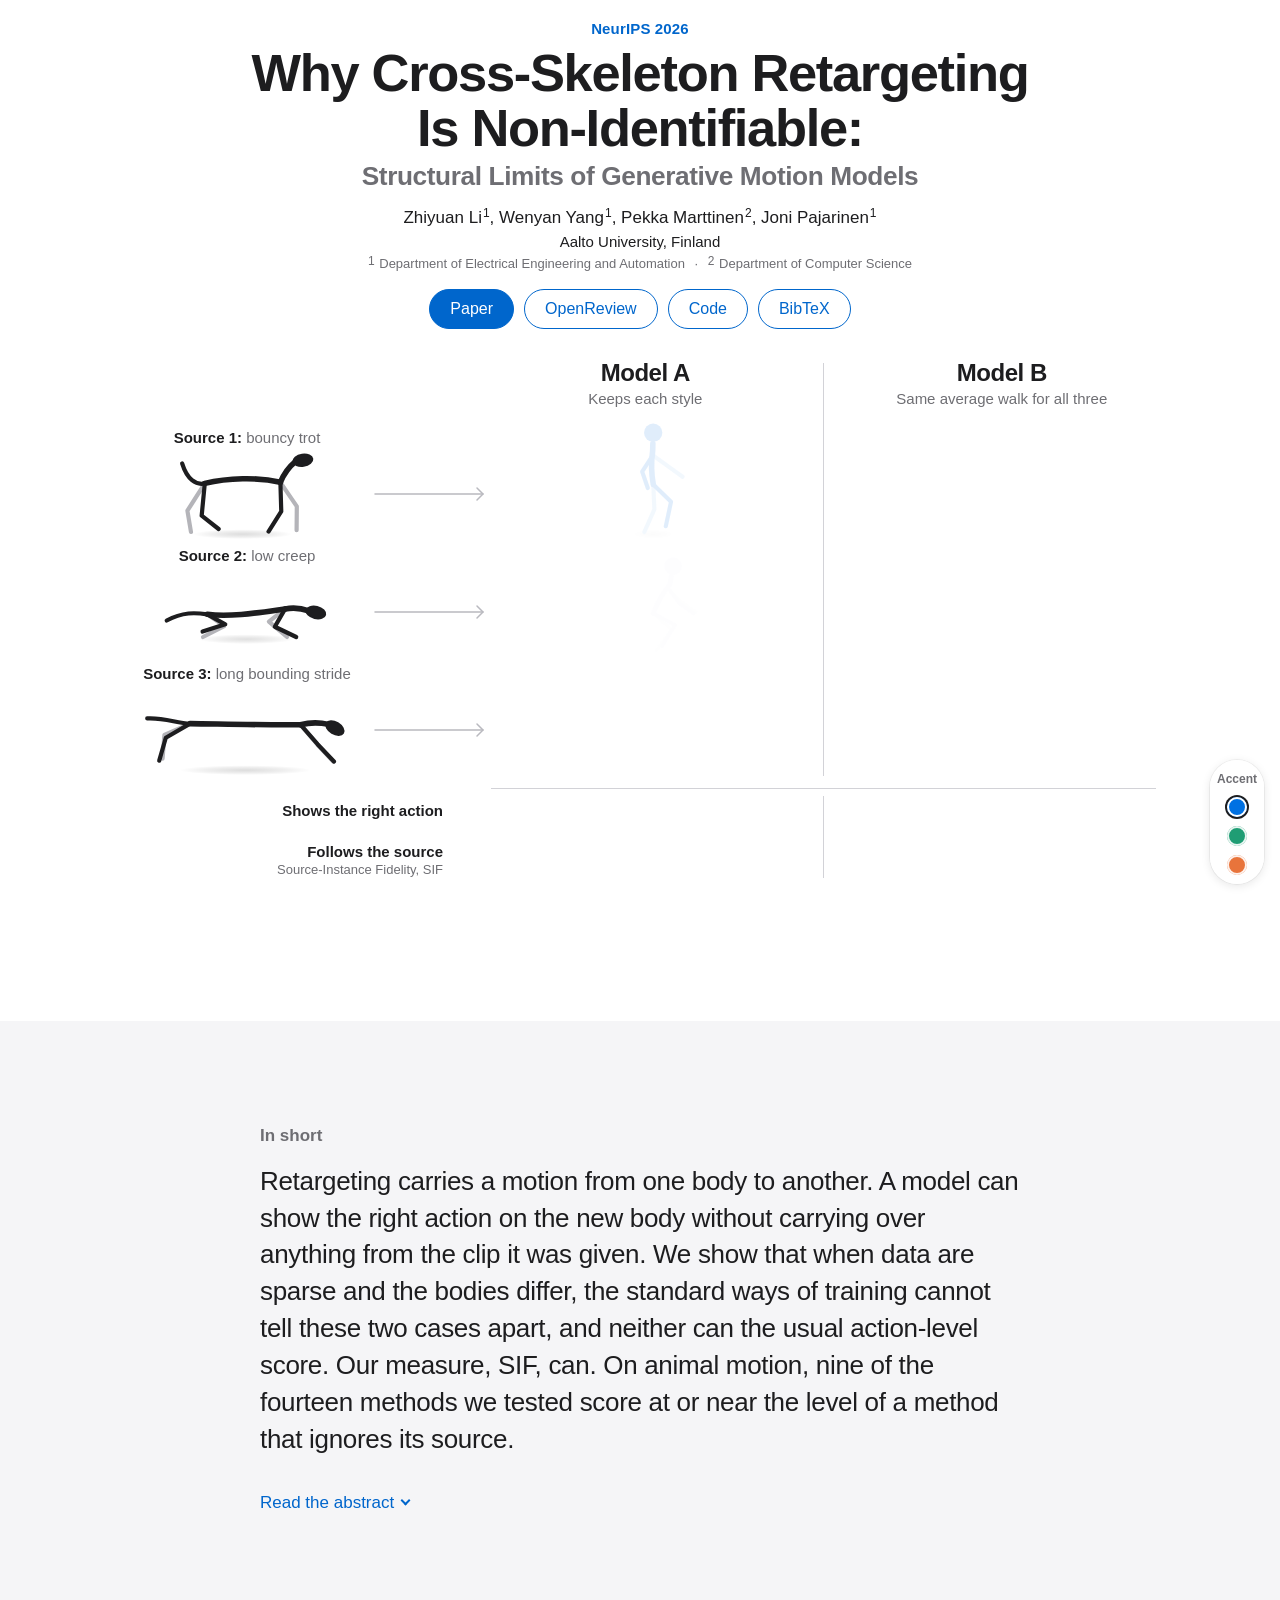
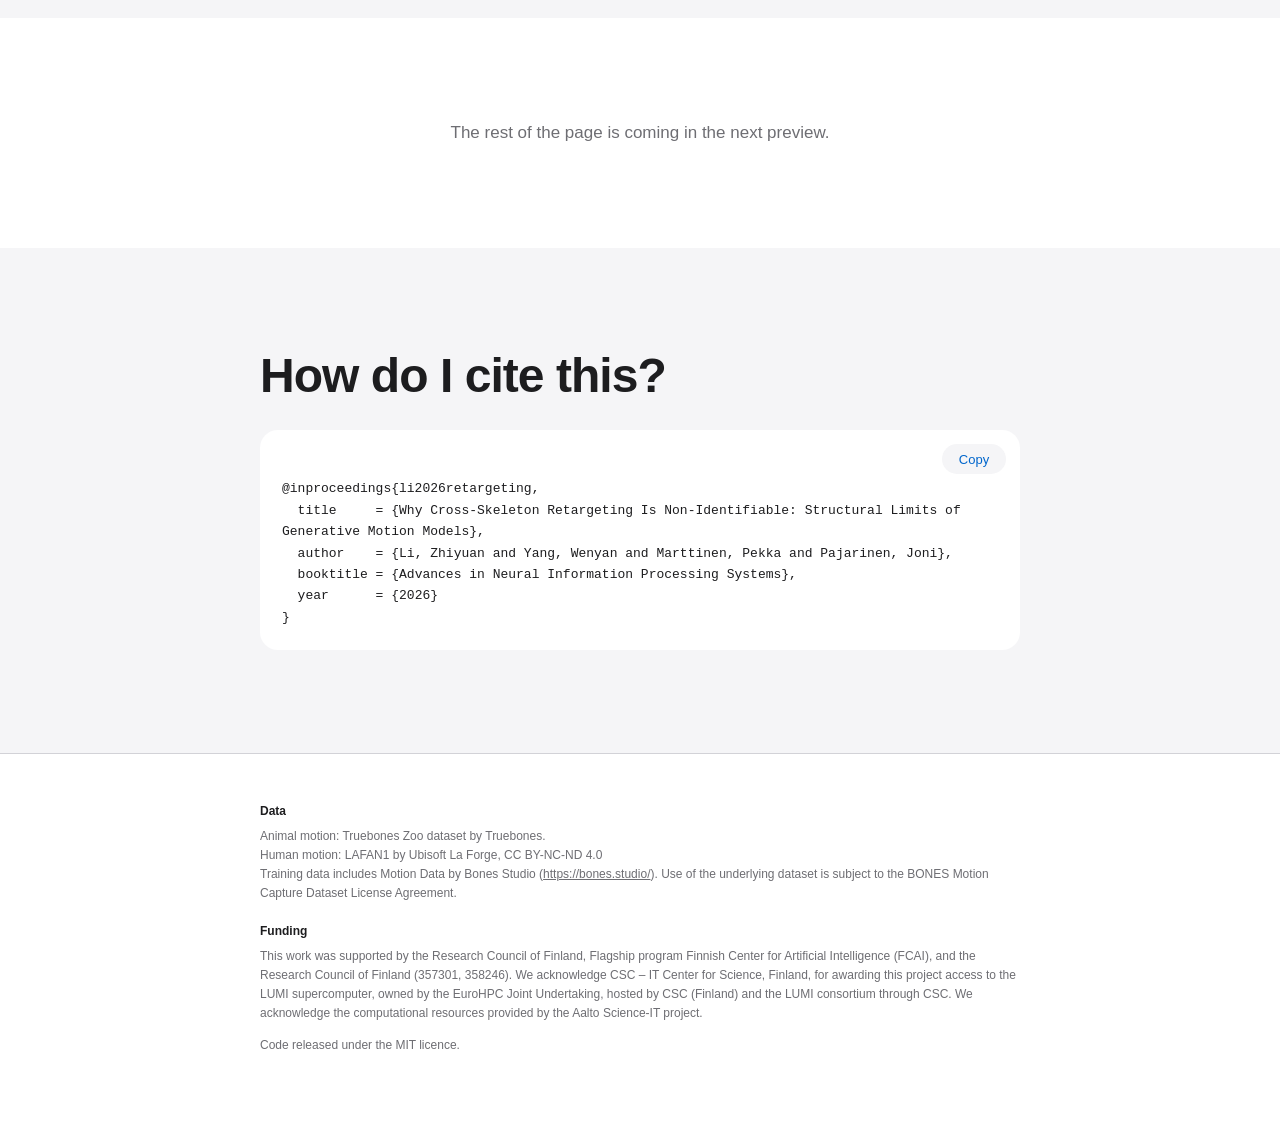
==== commit 789a2896: "New opening screen: header, animation, In short, top bar" ====
--- a/index.html
+++ b/index.html
@@ -1,340 +1,113 @@
 <!doctype html>
 <html lang="en">
-  <head>
-    <meta charset="utf-8">
-    <meta name="viewport" content="width=device-width, initial-scale=1">
-    <title>Why Cross-Skeleton Retargeting Is Non-Identifiable</title>
-    <meta
-      name="description"
-      content="Project page for Why Cross-Skeleton Retargeting Is Non-Identifiable: Structural Limits of Generative Motion Models."
-    >
-    <meta property="og:title" content="Why Cross-Skeleton Retargeting Is Non-Identifiable">
-    <meta
-      property="og:description"
-      content="A structural account of why action-level success does not identify source-preserving cross-skeleton motion transfer."
-    >
-    <meta property="og:type" content="website">
-    <meta property="og:image" content="assets/figures/paper_rendered/figure1_teaser.png">
-    <link rel="icon" href="assets/favicon.svg" type="image/svg+xml">
-    <link rel="stylesheet" href="assets/css/site.css">
-  </head>
-  <body>
-    <header class="site-header">
-      <nav class="nav-shell" aria-label="Project navigation">
-        <a class="brand" href="#top">Cross-Skeleton Retargeting</a>
-        <div class="nav-links">
-          <a href="#abstract">Abstract</a>
-          <a href="#mechanisms">Mechanisms</a>
-          <a href="#evidence">Evidence</a>
-          <a href="#videos">Videos</a>
-          <a href="#citation">BibTeX</a>
+<head>
+  <meta charset="utf-8">
+  <meta name="viewport" content="width=device-width, initial-scale=1">
+  <title>Cross-Skeleton Retargeting · NeurIPS 2026</title>
+  <meta name="description" content="A model can show the right action without carrying over the source motion. With sparse data, standard training and standard scores cannot tell. SIF can.">
+  <meta property="og:title" content="Cross-Skeleton Retargeting · NeurIPS 2026">
+  <meta property="og:description" content="A model can show the right action without carrying over the source motion. With sparse data, standard training and standard scores cannot tell. SIF can.">
+  <meta property="og:type" content="website">
+  <meta name="theme-color" content="#ffffff">
+  <link rel="icon" href="assets/favicon.svg" type="image/svg+xml">
+  <link rel="stylesheet" href="assets/css/site.css">
+</head>
+<body>
+  <nav class="topbar" id="topbar" aria-label="Page">
+    <div class="topbar-inner">
+      <a class="topbar-title" href="#top">Cross-Skeleton Retargeting</a>
+      <div class="topbar-links">
+        <a class="pill pill-small pill-primary" href="assets/paper/neurips_2026.pdf">Paper</a>
+        <a class="pill pill-small pill-secondary" href="https://github.com/LiZhYun/NeurIPS2026-Cross-Skeleton-Retargeting">Code</a>
+      </div>
+    </div>
+    <div class="topbar-progress" id="topbar-progress" aria-hidden="true"></div>
+  </nav>
+
+  <main>
+    <header class="masthead" id="top">
+      <div class="wrap">
+        <p class="venue">NeurIPS 2026</p>
+        <h1 class="title">Why <span class="nowrap">Cross-Skeleton</span> Retargeting Is <span class="nowrap">Non-Identifiable:</span> <span class="title-rest">Structural Limits of Generative Motion Models</span></h1>
+        <p class="authors">
+          <a href="https://lizhyun.github.io/">Zhiyuan Li</a><sup>1</sup>,
+          <a href="https://uenian33.github.io/">Wenyan Yang</a><sup>1</sup>,
+          <a href="https://users.ics.aalto.fi/~pemartti/">Pekka Marttinen</a><sup>2</sup>,
+          <a href="https://rl.aalto.fi/team/">Joni Pajarinen</a><sup>1</sup>
+        </p>
+        <p class="affiliation">Aalto University, Finland</p>
+        <p class="departments"><span><sup>1</sup> Department of Electrical Engineering and Automation</span> <span class="dot" aria-hidden="true">·</span> <span><sup>2</sup> Department of Computer Science</span></p>
+        <div class="buttons">
+          <a class="pill pill-primary" href="assets/paper/neurips_2026.pdf">Paper</a>
+          <a class="pill pill-secondary" href="https://openreview.net/forum?id=4KPh2cXttv">OpenReview</a>
+          <a class="pill pill-secondary" href="https://github.com/LiZhYun/NeurIPS2026-Cross-Skeleton-Retargeting">Code</a>
+          <a class="pill pill-secondary" href="#cite">BibTeX</a>
         </div>
-      </nav>
+      </div>
     </header>
 
-    <main id="top">
-      <section class="hero">
-        <div class="container hero-inner">
-          <p class="venue">NeurIPS 2026 submission</p>
-          <h1>
-            <span>Why Cross-Skeleton</span>
-            <span>Retargeting Is</span>
-            <span>Non-Identifiable</span>
-          </h1>
-          <p class="subtitle">Structural Limits of Generative Motion Models</p>
-          <p class="authors">Anonymous authors</p>
-          <div class="button-row" aria-label="Project links">
-            <a class="button primary" href="assets/paper/neurips_2026.pdf">Paper</a>
-            <a class="button" href="https://anonymous.4open.science/r/NeurIPS2026-MR-4884/">Code</a>
-            <a class="button" href="#videos">Videos</a>
-            <a class="button" href="#citation">BibTeX</a>
-          </div>
-        </div>
+    <section class="hero" id="hero">
+      <div class="hero-wrap">
+        <svg class="hero-svg" id="hero-svg" viewBox="0 0 1152 724" role="img"
+             aria-label="Animation. A four-legged stick creature walks in three styles: a bouncy trot, a low creep and a long bounding stride. Model A turns each one into a two-legged walk that keeps its style. Model B turns all three into the same average walk. Both models get the same score for showing the right action, but only Model A follows the source."></svg>
+        <p class="hero-line" id="hero-line">The usual score can't tell these apart. <span class="accent-text">SIF can.</span></p>
+      </div>
+    </section>
 
-        <div class="container hero-media-shell">
-          <video
-            class="hero-video"
-            controls
-            muted
-            playsinline
-            preload="metadata"
-            poster="assets/videos/main_panorama_midframe.png"
-          >
-            <source src="assets/videos/main_panorama.mp4" type="video/mp4">
-          </video>
-          <p class="hero-caption">
-            Action-consistent target motion can arise from source-preserving
-            transfer or from target-action recovery. The standard score sees
-            the action, but not the map that produced it.
-          </p>
-        </div>
-      </section>
+    <section class="band band-alt" id="in-short">
+      <div class="wrap wrap-text">
+        <h2 class="eyebrow">In short</h2>
+        <p class="lead">Retargeting carries a motion from one body to another. A model can show the right action on the new body without carrying over anything from the clip it was given. We show that when data are sparse and the bodies differ, the standard ways of training cannot tell these two cases apart, and neither can the usual action-level score. Our measure, SIF, can. On animal motion, nine of the fourteen methods we tested score at or near the level of a method that ignores its source.</p>
+        <details class="fold">
+          <summary>Read the abstract</summary>
+          <p class="fold-body">Cross-skeleton motion generation trains generative models to carry action structure and motion intention from one body to another. Yet a target motion that shows the right action has two explanations that the training data cannot tell apart: the model transferred the source clip, or it recovered a typical motion for the requested action. We show that this ambiguity is structural rather than incidental: under standard generative objectives, the source-conditioned retargeting map is non-identifiable in sparse heterogeneous motion domains. Unpaired distribution matching yields <em>gauge non-identifiability</em>: the latent spaces of different skeletons can be transformed relative to one another without changing the training evidence, so different source-conditioned maps fit it equally well. Sparse paired supervision admits the complementary failure mode, <em>conditional-mean degeneration</em>: when clips are paired only by action, squared-error training converges to an average target motion that ignores the source clip. To make the missing evidence observable, we introduce <em>Source-Instance Fidelity</em> (SIF), a diagnostic that tests whether outputs differ from one another the way their source clips do, with the target skeleton and action held fixed. Under this diagnostic, methods that succeed at the standard action-level test on animal motion data often sit at the <em>source-blind floor</em>, while the methods that rise above it retain only a partial relational signal. Retargeting therefore needs objectives and evaluations that can identify the source-conditioned map it claims to learn. Project page: <a href="https://keen-semolina-09811d.netlify.app/">https://keen-semolina-09811d.netlify.app/</a>.</p>
+        </details>
+      </div>
+    </section>
 
-      <section class="section" id="abstract" aria-labelledby="abstract-title">
-        <div class="container narrow">
-          <h2 id="abstract-title">Abstract</h2>
-          <p>
-            Cross-skeleton motion generation trains generative models to carry
-            action structure and source-specific dynamics from one body to
-            another. A key challenge is understanding the mechanisms that
-            govern these mappings, because action-consistent outputs are
-            observationally equivalent, arising either from genuine
-            source-preserving transfer or from degenerate target-action label
-            recovery.
-          </p>
-          <p>
-            Through theoretical analysis and empirical evaluation, we show that
-            the widespread failure to preserve source-specific motion is not a
-            matter of model capacity, but a structural limit of standard
-            generative objectives. Unpaired training admits a gauge ambiguity in
-            the latent space, while sparse paired training degenerates toward a
-            target-action prototype.
-          </p>
-          <p>
-            To audit these mechanisms, we introduce Source-Instance Fidelity, a
-            diagnostic that asks whether source-instance geometry remains
-            visible in target outputs after the target skeleton and action are
-            fixed. The resulting evidence separates action-level success from
-            true source-preserving transfer.
-          </p>
-        </div>
-      </section>
+    <!-- PREVIEW ONLY: placeholder note. Remove this section when the rest of the page is built. -->
+    <section class="band" id="next">
+      <div class="wrap wrap-text">
+        <p class="muted-note">The rest of the page is coming in the next preview.</p>
+      </div>
+    </section>
 
-      <section class="section figure-section" aria-labelledby="main-idea-title">
-        <div class="container">
-          <div class="section-heading">
-            <p class="eyebrow">Main idea</p>
-            <h2 id="main-idea-title">Same score, different maps</h2>
-          </div>
-          <figure class="media-figure full scroll-figure">
-            <img
-              src="assets/figures/paper_rendered/figure1_teaser.png"
-              alt="Conceptual figure showing source-preserving transfer and target-action recovery as two maps accepted by action-level scoring."
-            >
-            <figcaption>
-              A target motion that expresses the requested action can be
-              produced by a source-preserving map or by a target-action habit.
-              Source-Instance Fidelity supplies the missing axis: whether the
-              source clip still determines the output within a fixed target
-              skeleton and action.
-            </figcaption>
-          </figure>
-        </div>
-      </section>
-
-      <section class="section" id="mechanisms" aria-labelledby="mechanisms-title">
-        <div class="container">
-          <div class="section-heading">
-            <p class="eyebrow">Theory</p>
-            <h2 id="mechanisms-title">Two mechanisms make the map non-identifiable</h2>
-          </div>
-          <div class="mechanism-strip">
-            <article>
-              <span>01</span>
-              <h3>Gauge non-identifiability</h3>
-              <p>
-                Unpaired marginal matching leaves a relative gauge between
-                skeleton-specific latent spaces, allowing distinct
-                source-conditioned maps to induce the same training evidence.
-              </p>
-            </article>
-            <article>
-              <span>02</span>
-              <h3>Conditional-mean degeneration</h3>
-              <p>
-                Cell-paired squared-error regression under random target-cell
-                pairing recovers a target-action prototype rather than the
-                motion intention of the source clip.
-              </p>
-            </article>
-          </div>
-          <figure class="media-figure full scroll-figure">
-            <img
-              src="assets/figures/paper_rendered/figure2_prototype.png"
-              alt="Figure showing conditional-mean degeneration toward a target-action prototype."
-            >
-            <figcaption>
-              Sparse pairings provide enough evidence to recover a target
-              action, but not enough to identify the source-conditioned map.
-            </figcaption>
-          </figure>
-        </div>
-      </section>
-
-      <section class="section figure-section" id="evidence" aria-labelledby="evidence-title">
-        <div class="container">
-          <div class="section-heading">
-            <p class="eyebrow">Evidence</p>
-            <h2 id="evidence-title">Action recovery and source-instance transfer separate</h2>
-          </div>
-          <p class="section-lede">
-            Source-Instance Fidelity measures whether changing the source clip
-            produces a corresponding change in the generated target motion once
-            the target skeleton and action are fixed.
-          </p>
-          <div class="figure-grid two">
-            <figure class="media-figure scroll-figure result-figure">
-              <img
-                src="assets/figures/main_sif_max_support.png"
-                alt="Source-Instance Fidelity results showing many methods near the source-blind floor."
-              >
-              <figcaption>
-                Most evaluated systems remain near the source-blind floor under
-                Source-Instance Fidelity.
-              </figcaption>
-            </figure>
-            <figure class="media-figure scroll-figure result-figure">
-              <img
-                src="assets/figures/main_label_only_audit.png"
-                alt="Label-only audit showing positive action-level AUC for label-only controls."
-              >
-              <figcaption>
-                Label-only controls show why action-level AUC can be positive
-                without certifying a source-preserving map.
-              </figcaption>
-            </figure>
-          </div>
-        </div>
-      </section>
-
-      <section class="section" id="videos" aria-labelledby="videos-title">
-        <div class="container">
-          <div class="section-heading">
-            <p class="eyebrow">Qualitative results</p>
-            <h2 id="videos-title">Motion examples make the ambiguity visible</h2>
-          </div>
-          <div class="video-stack">
-            <article class="video-panel">
-              <video controls playsinline preload="metadata" poster="assets/videos/main_panorama_midframe.png">
-                <source src="assets/videos/main_panorama.mp4" type="video/mp4">
-              </video>
-              <div>
-                <h3>Method panorama</h3>
-                <p>
-                  Side-by-side method outputs on representative cross-skeleton
-                  queries show that standard action-level success does not
-                  determine which source-conditioned map was learned.
-                </p>
-              </div>
-            </article>
-            <article class="video-panel">
-              <video controls playsinline preload="metadata" poster="assets/videos/main_failuremodes_midframe.png">
-                <source src="assets/videos/main_failuremodes.mp4" type="video/mp4">
-              </video>
-              <div>
-                <h3>Failure modes</h3>
-                <p>
-                  These examples isolate outputs that satisfy the action request
-                  while losing the source clip's motion intention.
-                </p>
-              </div>
-            </article>
-          </div>
-        </div>
-      </section>
-
-      <section class="section figure-section" aria-labelledby="extra-title">
-        <div class="container">
-          <div class="section-heading">
-            <p class="eyebrow">Diagnostics</p>
-            <h2 id="extra-title">Additional controls</h2>
-          </div>
-          <div class="figure-grid three">
-            <figure class="media-figure">
-              <img src="assets/figures/app_ace_ablation.png" alt="ACE ablation figure.">
-              <figcaption>ACE ablation localizes the source-instance evidence.</figcaption>
-            </figure>
-            <figure class="media-figure">
-              <img src="assets/figures/app_synth_2x2_ladder.png" alt="Synthetic 2 by 2 calibration figure.">
-              <figcaption>Synthetic calibration verifies the diagnostic in a setting with known correspondences.</figcaption>
-            </figure>
-            <figure class="media-figure">
-              <img src="assets/figures/app_p3_vs_sif_decoupling.png" alt="P3 versus SIF decoupling figure.">
-              <figcaption>Action-level behavior and Source-Instance Fidelity can decouple.</figcaption>
-            </figure>
-          </div>
-        </div>
-      </section>
-
-      <section class="section" aria-labelledby="supp-videos-title">
-        <div class="container">
-          <div class="section-heading">
-            <p class="eyebrow">Supplementary videos</p>
-            <h2 id="supp-videos-title">Representative source-target triples</h2>
-          </div>
-          <div class="video-grid">
-            <article class="video-card">
-              <video controls playsinline preload="metadata" poster="assets/videos/app_triple_1_spiderg_tricera_attack_midframe.png">
-                <source src="assets/videos/app_triple_1_spiderg_tricera_attack.mp4" type="video/mp4">
-              </video>
-              <h3>Spiderg to Tricera, Attack</h3>
-            </article>
-            <article class="video-card">
-              <video controls playsinline preload="metadata" poster="assets/videos/app_triple_2_sandmouse_ostrich_idle_midframe.png">
-                <source src="assets/videos/app_triple_2_sandmouse_ostrich_idle.mp4" type="video/mp4">
-              </video>
-              <h3>Sandmouse to Ostrich, Idle</h3>
-            </article>
-            <article class="video-card">
-              <video controls playsinline preload="metadata" poster="assets/videos/app_triple_3_dragon_giantbee_idle_midframe.png">
-                <source src="assets/videos/app_triple_3_dragon_giantbee_idle.mp4" type="video/mp4">
-              </video>
-              <h3>Dragon to Giantbee, Idle</h3>
-            </article>
-            <article class="video-card">
-              <video controls playsinline preload="metadata" poster="assets/videos/app_triple_4_horse_ant_idle_midframe.png">
-                <source src="assets/videos/app_triple_4_horse_ant_idle.mp4" type="video/mp4">
-              </video>
-              <h3>Horse to Ant, Idle</h3>
-            </article>
-            <article class="video-card">
-              <video controls playsinline preload="metadata" poster="assets/videos/app_triple_5_coyote_ostrich_attack_midframe.png">
-                <source src="assets/videos/app_triple_5_coyote_ostrich_attack.mp4" type="video/mp4">
-              </video>
-              <h3>Coyote to Ostrich, Attack</h3>
-            </article>
-            <article class="video-card">
-              <video controls playsinline preload="metadata" poster="assets/videos/app_triple_6_rhino_spiderg_attack_midframe.png">
-                <source src="assets/videos/app_triple_6_rhino_spiderg_attack.mp4" type="video/mp4">
-              </video>
-              <h3>Rhino to Spiderg, Attack</h3>
-            </article>
-          </div>
-        </div>
-      </section>
-
-      <section class="section citation-section" id="citation" aria-labelledby="citation-title">
-        <div class="container citation-layout">
-          <div>
-            <p class="eyebrow">Citation</p>
-            <h2 id="citation-title">BibTeX</h2>
-            <p>
-              This project page is prepared for anonymous review. Author and
-              venue metadata will be updated after the review process.
-            </p>
-          </div>
-          <pre class="bibtex"><code>@inproceedings{anonymous2026crossskeleton,
-  title = {Why Cross-Skeleton Retargeting Is Non-Identifiable:
-           Structural Limits of Generative Motion Models},
-  author = {Anonymous Authors},
-  booktitle = {Submitted to NeurIPS},
-  year = {2026}
+    <section class="band band-alt" id="cite">
+      <div class="wrap wrap-text">
+        <h2 class="section-title">How do I cite this?</h2>
+        <div class="code-block">
+          <button class="copy-button" type="button" data-copy="bibtex" aria-label="Copy">
+            <span class="copy-label">Copy</span>
+            <svg class="copy-check" viewBox="0 0 16 16" aria-hidden="true"><path d="M3 8.5l3.2 3L13 4.5"/></svg>
+          </button>
+<pre id="bibtex"><code>@inproceedings{li2026retargeting,
+  title     = {Why Cross-Skeleton Retargeting Is Non-Identifiable: Structural Limits of Generative Motion Models},
+  author    = {Li, Zhiyuan and Yang, Wenyan and Marttinen, Pekka and Pajarinen, Joni},
+  booktitle = {Advances in Neural Information Processing Systems},
+  year      = {2026}
 }</code></pre>
         </div>
-      </section>
-    </main>
+      </div>
+    </section>
+  </main>
 
-    <footer class="footer">
-      <div class="container footer-inner">
-        <p>Project page for anonymous review.</p>
-        <p>
-          <a href="assets/paper/neurips_2026.pdf">Paper</a>
-          <span aria-hidden="true">/</span>
-          <a href="https://anonymous.4open.science/r/NeurIPS2026-MR-4884/">Code</a>
-        </p>
-      </div>
-    </footer>
+  <footer class="footer">
+    <div class="wrap wrap-text">
+      <h2 class="footer-head">Data</h2>
+      <ul class="footer-list">
+        <li>Animal motion: Truebones Zoo dataset by Truebones.</li>
+        <li>Human motion: LAFAN1 by Ubisoft La Forge, CC BY-NC-ND 4.0</li>
+        <li>Training data includes Motion Data by Bones Studio (<a href="https://bones.studio/">https://bones.studio/</a>). Use of the underlying dataset is subject to the BONES Motion Capture Dataset License Agreement.</li>
+      </ul>
+      <h2 class="footer-head">Funding</h2>
+      <p>This work was supported by the Research Council of Finland, Flagship program Finnish Center for Artificial Intelligence (FCAI), and the Research Council of Finland (357301, 358246). We acknowledge CSC – IT Center for Science, Finland, for awarding this project access to the LUMI supercomputer, owned by the EuroHPC Joint Undertaking, hosted by CSC (Finland) and the LUMI consortium through CSC. We acknowledge the computational resources provided by the Aalto Science-IT project.</p>
+      <p>Code released under the MIT licence.</p>
+    </div>
+  </footer>
 
-    <script src="assets/js/site.js"></script>
-  </body>
+  <script src="assets/js/hero.js"></script>
+  <script src="assets/js/site.js"></script>
+  <!-- PREVIEW ONLY: accent colour switcher. Remove this script tag, assets/js/accent-preview.js and the marked block at the end of site.css before going live. -->
+  <script src="assets/js/accent-preview.js"></script>
+</body>
 </html>
--- a/assets/css/site.css
+++ b/assets/css/site.css
@@ -1,535 +1,498 @@
+/* Cross-Skeleton Retargeting project page */
+
 :root {
-  color-scheme: light;
-  --ink: #222426;
-  --muted: #626b76;
-  --soft: #f6f7f8;
-  --paper: #ffffff;
-  --line: #d9dee4;
-  --line-strong: #c8d0d8;
-  --green: #2d8364;
-  --orange: #bb6c28;
-  --blue: #2c6d9b;
-  --shadow: 0 16px 44px rgba(31, 36, 42, 0.1);
-  --radius: 8px;
-  font-family:
-    Inter, ui-sans-serif, system-ui, -apple-system, BlinkMacSystemFont,
-    "Segoe UI", sans-serif;
-}
-
-* {
-  box-sizing: border-box;
-}
+  --bg: #ffffff;
+  --bg-alt: #f5f5f7;
+  --text: #1d1d1f;
+  --muted: #6e6e73;
+  --line: #d2d2d7;
+  --track: #e3e3e8;
+  --accent: #0071e3;
+  --accent-text: #0066cc; /* darker version of the accent for text on white or #f5f5f7 (WCAG AA) */
+  --accent-far: #99c6f4; /* lighter tint of the accent for far-side limbs in the hero */
+  --font: -apple-system, BlinkMacSystemFont, "SF Pro Display", "Segoe UI", Roboto, Helvetica, Arial, sans-serif;
+  --mono: ui-monospace, SFMono-Regular, Menlo, Consolas, "Liberation Mono", monospace;
+  --gutter: 16px;
+}
+
+*,
+*::before,
+*::after { box-sizing: border-box; }
 
 html {
+  -webkit-text-size-adjust: 100%;
+  text-size-adjust: 100%;
   scroll-behavior: smooth;
 }
 
 body {
   margin: 0;
-  color: var(--ink);
-  background: var(--paper);
-  line-height: 1.6;
+  background: var(--bg);
+  color: var(--text);
+  font-family: var(--font);
+  font-size: 17px;
+  line-height: 1.5;
+  -webkit-font-smoothing: antialiased;
+  -moz-osx-font-smoothing: grayscale;
   overflow-x: hidden;
 }
 
-img,
-video {
+a { color: var(--accent-text); text-decoration: none; }
+a:hover { text-decoration: underline; }
+a:focus-visible,
+button:focus-visible,
+summary:focus-visible {
+  outline: 2px solid var(--accent);
+  outline-offset: 3px;
+  border-radius: 6px;
+}
+
+.wrap {
+  width: min(100% - 2 * var(--gutter), 1080px);
+  margin-inline: auto;
+}
+.wrap-text { max-width: 760px; }
+
+/* Header */
+
+.masthead {
+  padding: clamp(14px, 1.4vw, 20px) 0 clamp(14px, 1.4vw, 20px);
+  text-align: center;
+}
+.venue {
+  margin: 0 0 6px;
+  color: var(--accent-text);
+  font-size: 15px;
+  font-weight: 600;
+  letter-spacing: 0.01em;
+}
+.title {
+  margin: 0 auto;
+  max-width: 1240px;
+  font-size: clamp(34px, 4.1vw, 54px);
+  font-weight: 700;
+  line-height: 1.04;
+  letter-spacing: -0.025em;
+  text-wrap: balance;
+}
+.nowrap { white-space: nowrap; }
+.title-rest {
   display: block;
-  max-width: 100%;
-}
-
-a {
-  color: var(--blue);
-  text-decoration: none;
-}
-
-a:hover {
-  text-decoration: underline;
-}
-
-.site-header {
-  position: sticky;
-  top: 0;
-  z-index: 20;
-  border-bottom: 1px solid rgba(217, 222, 228, 0.85);
-  background: rgba(255, 255, 255, 0.94);
-  backdrop-filter: blur(10px);
-}
-
-.nav-shell,
-.container {
-  width: min(1160px, calc(100% - 40px));
-  margin: 0 auto;
-}
-
-.nav-shell {
-  min-height: 58px;
-  display: flex;
-  align-items: center;
-  justify-content: space-between;
-  gap: 24px;
-}
-
-.brand {
-  color: var(--ink);
-  font-weight: 750;
-  white-space: nowrap;
-}
-
-.nav-links {
-  display: flex;
-  align-items: center;
-  gap: 20px;
-  font-size: 0.94rem;
-}
-
-.nav-links a {
-  color: var(--muted);
-}
-
-.hero {
-  padding: 72px 0 54px;
-  background:
-    linear-gradient(180deg, #ffffff 0%, #f4f7f7 100%);
-  border-bottom: 1px solid var(--line);
-}
-
-.hero-inner {
-  text-align: center;
-}
-
-.venue,
-.eyebrow {
-  margin: 0 0 12px;
-  color: var(--green);
-  font-size: 0.82rem;
-  font-weight: 800;
-  letter-spacing: 0.04em;
-  text-transform: uppercase;
-}
-
-h1,
-h2,
-h3,
-p {
-  overflow-wrap: break-word;
-}
-
-h1 {
-  width: 100%;
-  max-width: 980px;
-  margin: 0 auto;
-  font-family: Georgia, "Times New Roman", serif;
-  font-size: clamp(2.35rem, 5.4vw, 4.85rem);
-  font-weight: 700;
-  line-height: 1.03;
-  letter-spacing: 0;
-  overflow-wrap: anywhere;
-}
-
-h1 span {
-  display: block;
-}
-
-.subtitle {
-  width: 100%;
-  max-width: 780px;
-  margin: 18px auto 0;
-  color: var(--muted);
-  font-family: Georgia, "Times New Roman", serif;
-  font-size: clamp(1.2rem, 2.1vw, 1.65rem);
-  line-height: 1.34;
-}
-
+  margin-top: 0.2em;
+  color: var(--muted);
+  font-size: 0.5em;
+  line-height: 1.15;
+  letter-spacing: -0.015em;
+}
 .authors {
-  margin: 16px 0 0;
-  color: var(--muted);
-}
-
-.button-row {
+  margin: clamp(12px, 1.2vw, 16px) 0 0;
+  font-size: clamp(17px, 1.3vw, 19px);
+  line-height: 1.45;
+}
+.authors a { color: var(--text); white-space: nowrap; }
+.authors a:hover { color: var(--accent-text); text-decoration: none; }
+sup { font-size: max(12px, 0.62em); line-height: 0; margin-left: 1px; }
+.affiliation {
+  margin: 0;
+  font-size: 15px;
+  line-height: 1.45;
+  color: var(--text);
+}
+.departments {
+  margin: 1px 0 0;
+  font-size: 13px;
+  color: var(--muted);
+  line-height: 1.5;
+}
+.departments .dot { margin: 0 6px; }
+.departments sup { margin: 0 1px 0 0; vertical-align: 0.2em; }
+
+.buttons {
   display: flex;
   flex-wrap: wrap;
   justify-content: center;
   gap: 10px;
-  margin-top: 26px;
-}
-
-.button {
+  margin-top: clamp(12px, 1.2vw, 16px);
+}
+.pill {
   display: inline-flex;
   align-items: center;
   justify-content: center;
-  min-height: 42px;
-  padding: 0 18px;
-  border: 1px solid var(--line-strong);
-  border-radius: 999px;
-  background: #ffffff;
-  color: var(--ink);
-  font-weight: 750;
-  box-shadow: 0 6px 18px rgba(31, 36, 42, 0.06);
-}
-
-.button:hover {
-  border-color: var(--blue);
-  text-decoration: none;
-}
-
-.button.primary {
-  color: #ffffff;
-  border-color: var(--blue);
-  background: var(--blue);
-}
-
-.hero-media-shell {
-  margin-top: 36px;
-}
-
-.hero-video {
-  width: 100%;
-  max-height: min(68vh, 720px);
-  object-fit: contain;
-  border: 1px solid var(--line);
-  border-radius: var(--radius);
-  background: #eef2f4;
-  box-shadow: var(--shadow);
-}
-
-.hero-caption {
-  max-width: 880px;
-  margin: 18px auto 0;
-  color: #30363c;
-  font-size: clamp(1rem, 1.5vw, 1.18rem);
-  text-align: center;
-}
-
-.section {
-  padding: 70px 0;
-}
-
-.section:nth-of-type(odd) {
-  background: #ffffff;
-}
-
-.figure-section,
-.citation-section {
-  background: var(--soft);
-}
-
-.narrow {
-  max-width: 900px;
-}
-
-.narrow p,
-.section-lede {
-  color: #343b42;
-  font-size: 1.05rem;
-}
-
-.section-lede {
-  max-width: 900px;
-  margin: 0 0 28px;
-}
-
-h2 {
-  margin: 0;
-  font-family: Georgia, "Times New Roman", serif;
-  font-size: clamp(1.85rem, 3.2vw, 2.75rem);
-  line-height: 1.14;
-  letter-spacing: 0;
-}
-
-h3 {
-  margin: 0 0 10px;
-  font-size: 1.08rem;
-  line-height: 1.28;
-}
-
-p {
-  margin: 0 0 18px;
-}
-
-.section-heading {
-  max-width: 940px;
-  margin-bottom: 26px;
-}
-
-.media-figure {
-  margin: 0;
-  overflow: hidden;
-  border: 1px solid var(--line);
-  border-radius: var(--radius);
-  background: #ffffff;
-  box-shadow: var(--shadow);
-}
-
-.media-figure img {
+  min-height: 40px;
+  padding: 0 20px;
+  border-radius: 980px;
+  border: 1px solid var(--accent);
+  font-size: 16px;
+  font-weight: 500;
+  line-height: 1;
+  white-space: nowrap;
+  transition: background-color 0.2s ease, color 0.2s ease, filter 0.2s ease;
+}
+.pill:hover { text-decoration: none; }
+.pill-primary { background: var(--accent-text); border-color: var(--accent-text); color: #fff; }
+.pill-primary:hover { filter: brightness(1.08); }
+.pill-secondary { background: transparent; border-color: var(--accent-text); color: var(--accent-text); }
+.pill-secondary:hover { background: var(--accent-text); color: #fff; }
+.pill-small {
+  min-height: 28px;
+  padding: 0 14px;
+  font-size: 13px;
+}
+
+/* Hero animation. hero.js draws the SVG in screen pixels, so the sizes below are real sizes. */
+
+.hero { padding: clamp(6px, 1vw, 14px) 0 clamp(48px, 6vw, 80px); }
+.hero-wrap {
+  width: min(100% - 2 * var(--gutter), 1080px);
+  margin-inline: auto;
+}
+/* Below 900px the stage uses the phone layout, scaled up to at most this width. */
+@media (max-width: 899px) {
+  .hero-wrap { max-width: 560px; }
+}
+.hero-svg {
+  display: block;
   width: 100%;
   height: auto;
-  background: #ffffff;
-}
-
-.media-figure figcaption {
-  padding: 14px 18px 17px;
-  border-top: 1px solid var(--line);
-  color: var(--muted);
-  font-size: 0.96rem;
-  line-height: 1.55;
-}
-
-.media-figure.full {
-  width: 100%;
-}
-
-.mechanism-strip {
-  display: grid;
-  grid-template-columns: repeat(2, minmax(0, 1fr));
-  gap: 18px;
-  margin-bottom: 26px;
-}
-
-.mechanism-strip article {
-  padding: 22px;
-  border: 1px solid var(--line);
-  border-radius: var(--radius);
-  background: #ffffff;
-  box-shadow: 0 10px 30px rgba(31, 36, 42, 0.06);
-}
-
-.mechanism-strip span {
+  font-family: var(--font);
+  overflow: visible;
+}
+.hero-line {
+  margin: clamp(18px, 2vw, 28px) auto 0;
+  text-align: center;
+  font-size: clamp(24px, 1rem + 1.2vw, 34px);
+  font-weight: 700;
+  line-height: 1.15;
+  letter-spacing: -0.02em;
+  text-wrap: balance;
+}
+.accent-text { color: var(--accent-text); }
+
+.hx-title { font-size: 24px; font-weight: 700; letter-spacing: -0.02em; fill: var(--text); }
+.hx-sub { font-size: 15px; font-weight: 500; fill: var(--muted); }
+.hx-label { font-size: 15px; font-weight: 500; fill: var(--muted); }
+.hx-label-strong { font-weight: 600; fill: var(--text); }
+.hx-meter { font-size: 15px; font-weight: 600; fill: var(--text); }
+.hx-note { font-size: 13px; fill: var(--muted); }
+.hx-status { font-size: 14px; font-weight: 600; fill: var(--accent-text); }
+.hx-status-off { fill: var(--muted); }
+.hx-table-head { font-size: 13px; font-weight: 600; fill: var(--muted); }
+.hx-track { fill: var(--track); }
+.hx-fill { fill: var(--accent); }
+.hx-card { fill: var(--bg-alt); }
+.hx-dot { fill: #b9b9bf; }
+.hx-rule { stroke: var(--line); stroke-width: 1; shape-rendering: crispEdges; }
+.hx-arrow {
+  fill: none;
+  stroke: #b9b9bf;
+  stroke-width: 1.5;
+  stroke-linecap: round;
+  stroke-linejoin: round;
+}
+
+/* Figures: ink colour per figure, a lighter tint of it for the limbs on the far side. */
+.hx-src { --ink: var(--text); --ink-far: #b4b4b9; }
+.hx-out { --ink: var(--accent); --ink-far: var(--accent-far); }
+.hx-line {
+  fill: none;
+  stroke: var(--ink);
+  stroke-width: 4.2;
+  stroke-linecap: round;
+  stroke-linejoin: round;
+  vector-effect: non-scaling-stroke;
+}
+.hx-thick { stroke-width: 5.6; }
+.hx-far .hx-line { stroke: var(--ink-far); }
+.hx-fillink { fill: var(--ink); }
+
+.hero-svg.is-narrow .hx-title { font-size: 17px; }
+.hero-svg.is-narrow .hx-sub,
+.hero-svg.is-narrow .hx-label,
+.hero-svg.is-narrow .hx-note,
+.hero-svg.is-narrow .hx-status,
+.hero-svg.is-narrow .hx-table-head { font-size: 12px; }
+.hero-svg.is-narrow .hx-meter { font-size: 14px; }
+/* Figure strokes are in screen pixels; --k is the scale hero.js applies to the phone layout. */
+.hero-svg.is-narrow .hx-line { stroke-width: calc(3px * var(--k, 1)); }
+.hero-svg.is-narrow .hx-thick { stroke-width: calc(4px * var(--k, 1)); }
+.hero-svg.is-narrow .hx-arrow { stroke-width: 1.25; }
+
+/* Text bands */
+
+.band { padding: clamp(56px, 8vw, 104px) 0; }
+.band-alt { background: var(--bg-alt); }
+
+.eyebrow {
+  margin: 0 0 14px;
+  font-size: 17px;
+  font-weight: 600;
+  color: var(--muted);
+  letter-spacing: 0;
+}
+.lead {
+  margin: 0;
+  font-size: clamp(21px, 1rem + 0.8vw, 26px);
+  font-weight: 500;
+  line-height: 1.42;
+  letter-spacing: -0.012em;
+}
+.section-title {
+  margin: 0 0 28px;
+  font-size: clamp(32px, 1.2rem + 2.6vw, 48px);
+  font-weight: 700;
+  line-height: 1.08;
+  letter-spacing: -0.02em;
+}
+
+.fold { margin-top: 32px; }
+.fold summary {
   display: inline-flex;
-  width: 34px;
-  height: 34px;
-  margin-bottom: 14px;
+  align-items: center;
+  gap: 8px;
+  cursor: pointer;
+  list-style: none;
+  color: var(--accent-text);
+  font-size: 17px;
+  font-weight: 500;
+}
+.fold summary::-webkit-details-marker { display: none; }
+.fold summary::after {
+  content: "";
+  width: 7px;
+  height: 7px;
+  border-right: 2px solid currentColor;
+  border-bottom: 2px solid currentColor;
+  transform: translateY(-2px) rotate(45deg);
+  transition: transform 0.3s ease;
+}
+.fold[open] summary::after { transform: translateY(2px) rotate(-135deg); }
+.fold-body {
+  margin: 20px 0 0;
+  font-size: 17px;
+  line-height: 1.6;
+  color: var(--text);
+  overflow-wrap: anywhere;
+}
+.fold[open] .fold-body { animation: fold-in 0.4s ease; }
+@keyframes fold-in {
+  from { opacity: 0; transform: translateY(-6px); }
+  to { opacity: 1; transform: none; }
+}
+
+.muted-note {
+  margin: 0;
+  text-align: center;
+  color: var(--muted);
+  font-size: 17px;
+}
+
+/* Citation */
+
+.code-block {
+  position: relative;
+  background: var(--bg);
+  border-radius: 18px;
+  padding: 22px 22px 22px;
+}
+.code-block pre {
+  margin: 0;
+  padding-top: 26px;
+  font-family: var(--mono);
+  font-size: 13px;
+  line-height: 1.65;
+  color: var(--text);
+  white-space: pre-wrap;
+  overflow-wrap: anywhere;
+}
+.copy-button {
+  position: absolute;
+  top: 14px;
+  right: 14px;
+  display: inline-flex;
   align-items: center;
   justify-content: center;
-  border-radius: 50%;
-  background: var(--green);
-  color: #ffffff;
-  font-size: 0.78rem;
-  font-weight: 800;
-}
-
-.mechanism-strip article:nth-child(2) span {
-  background: var(--orange);
-}
-
-.mechanism-strip p {
-  margin-bottom: 0;
-  color: var(--muted);
-}
-
-.figure-grid {
-  display: grid;
-  gap: 20px;
-}
-
-.figure-grid.two {
-  grid-template-columns: repeat(2, minmax(0, 1fr));
-}
-
-.figure-grid.three {
-  grid-template-columns: repeat(3, minmax(0, 1fr));
-}
-
-.video-stack {
-  display: grid;
-  gap: 28px;
-}
-
-.video-panel {
-  display: grid;
-  grid-template-columns: minmax(0, 1.35fr) minmax(280px, 0.65fr);
-  gap: 24px;
-  align-items: center;
-  padding: 18px;
-  border: 1px solid var(--line);
-  border-radius: var(--radius);
-  background: #ffffff;
-  box-shadow: var(--shadow);
-}
-
-.video-panel video,
-.video-card video {
-  width: 100%;
-  aspect-ratio: 16 / 9;
-  object-fit: contain;
-  border-radius: 6px;
-  background: #eef2f4;
-}
-
-.video-panel p {
-  margin-bottom: 0;
-  color: var(--muted);
-}
-
-.video-grid {
-  display: grid;
-  grid-template-columns: repeat(3, minmax(0, 1fr));
-  gap: 18px;
-}
-
-.video-card {
-  overflow: hidden;
-  border: 1px solid var(--line);
-  border-radius: var(--radius);
-  background: #ffffff;
-  box-shadow: 0 10px 30px rgba(31, 36, 42, 0.07);
-}
-
-.video-card h3 {
-  min-height: 58px;
-  margin: 0;
-  padding: 14px 16px 16px;
-  font-size: 0.98rem;
-}
-
-.citation-layout {
-  display: grid;
-  grid-template-columns: minmax(0, 0.82fr) minmax(320px, 1.18fr);
-  gap: 32px;
-  align-items: start;
-}
-
-.bibtex {
-  margin: 0;
-  padding: 20px;
-  overflow-x: auto;
-  border: 1px solid var(--line);
-  border-radius: var(--radius);
-  background: #ffffff;
-  color: #26313c;
-  font-size: 0.88rem;
-  line-height: 1.55;
-  box-shadow: 0 10px 30px rgba(31, 36, 42, 0.06);
-}
+  min-width: 64px;
+  height: 30px;
+  padding: 0 14px;
+  border: 0;
+  border-radius: 980px;
+  background: var(--bg-alt);
+  color: var(--accent-text);
+  font: 500 13px var(--font);
+  cursor: pointer;
+}
+.copy-check {
+  display: none;
+  width: 16px;
+  height: 16px;
+  fill: none;
+  stroke: currentColor;
+  stroke-width: 2;
+  stroke-linecap: round;
+  stroke-linejoin: round;
+}
+.copy-button.is-done .copy-label { display: none; }
+.copy-button.is-done .copy-check { display: block; }
+
+/* Footer */
 
 .footer {
-  padding: 28px 0;
+  padding: 48px 0 64px;
   border-top: 1px solid var(--line);
-  background: #ffffff;
-  color: var(--muted);
-  font-size: 0.94rem;
-}
-
-.footer-inner {
+  color: var(--muted);
+  font-size: 12px;
+  line-height: 1.6;
+}
+.footer-head {
+  margin: 0 0 6px;
+  font-size: 12px;
+  font-weight: 600;
+  color: var(--text);
+}
+.footer-head + * { margin-top: 0; }
+.footer-list { margin: 0 0 18px; padding: 0; list-style: none; }
+.footer p { margin: 0 0 12px; }
+.footer a { color: var(--muted); text-decoration: underline; overflow-wrap: anywhere; }
+
+/* Top bar, shown after the hero */
+
+.topbar {
+  position: fixed;
+  top: 0;
+  left: 0;
+  right: 0;
+  z-index: 20;
+  background: rgba(255, 255, 255, 0.72);
+  -webkit-backdrop-filter: saturate(180%) blur(20px);
+  backdrop-filter: saturate(180%) blur(20px);
+  border-bottom: 1px solid rgba(0, 0, 0, 0.08);
+  transform: translateY(-100%);
+  visibility: hidden;
+  transition: transform 0.45s cubic-bezier(0.25, 0.1, 0.25, 1), visibility 0s linear 0.45s;
+}
+.topbar.is-visible {
+  transform: none;
+  visibility: visible;
+  transition: transform 0.45s cubic-bezier(0.25, 0.1, 0.25, 1), visibility 0s;
+}
+.topbar-inner {
   display: flex;
   align-items: center;
   justify-content: space-between;
-  gap: 20px;
-}
-
-.footer p {
-  margin: 0;
-}
-
-@media (max-width: 920px) {
-  .nav-shell {
-    min-height: auto;
-    padding: 14px 0;
-    align-items: flex-start;
-    flex-direction: column;
-    gap: 10px;
+  gap: 12px;
+  width: min(100% - 2 * var(--gutter), 1080px);
+  height: 52px;
+  margin-inline: auto;
+}
+.topbar-title {
+  min-width: 0;
+  overflow: hidden;
+  text-overflow: ellipsis;
+  white-space: nowrap;
+  color: var(--text);
+  font-size: 17px;
+  font-weight: 600;
+  letter-spacing: -0.01em;
+}
+.topbar-title:hover { text-decoration: none; }
+.topbar-links { display: flex; gap: 8px; flex-shrink: 0; }
+.topbar-progress {
+  position: absolute;
+  left: 0;
+  right: 0;
+  bottom: -1px;
+  height: 2px;
+  background: var(--accent);
+  transform: scaleX(0);
+  transform-origin: 0 50%;
+}
+
+@media (max-width: 560px) {
+  .title { font-size: clamp(27px, 7.6vw, 32px); }
+  .authors { font-size: 15px; line-height: 1.4; margin-top: 10px; }
+  .affiliation { font-size: 14px; }
+  .departments { font-size: 12px; line-height: 1.4; }
+  .departments span { display: block; }
+  .departments .dot { display: none; }
+  .buttons {
+    display: grid;
+    grid-template-columns: repeat(4, auto);
+    justify-content: center;
+    gap: 6px;
+    margin-top: 12px;
   }
-
-  .nav-links {
-    width: 100%;
-    flex-wrap: wrap;
-    gap: 12px 16px;
-  }
-
-  .section {
-    padding: 52px 0;
-  }
-
-  .hero {
-    padding-top: 54px;
-  }
-
-  .mechanism-strip,
-  .figure-grid.two,
-  .figure-grid.three,
-  .video-panel,
-  .citation-layout {
-    grid-template-columns: 1fr;
-  }
-
-  .video-grid {
-    grid-template-columns: repeat(2, minmax(0, 1fr));
-  }
-}
-
-@media (max-width: 560px) {
-  .nav-shell,
-  .container {
-    width: min(1160px, calc(100% - 24px));
-  }
-
-  .brand {
+  .buttons .pill { min-height: 34px; padding: 0 12px; font-size: 14px; }
+  .topbar-title {
+    font-size: 14px;
+    line-height: 1.15;
+    letter-spacing: -0.015em;
     white-space: normal;
   }
-
-  h1 {
-    font-size: 2.05rem;
-    line-height: 1.11;
+  .topbar-links { gap: 6px; }
+  .pill-small { padding: 0 11px; }
+}
+
+@media (prefers-reduced-motion: reduce) {
+  html { scroll-behavior: auto; }
+  .topbar,
+  .topbar.is-visible { transition: none; }
+  .fold[open] .fold-body { animation: none; }
+}
+
+/* PREVIEW ONLY: accent colour choices and the floating switcher.
+   Remove this block, assets/js/accent-preview.js and its script tag before going live. */
+:root[data-accent="blue"] { --accent: #0071e3; --accent-text: #0066cc; --accent-far: #99c6f4; }
+:root[data-accent="green"] { --accent: #1f9d74; --accent-text: #157a5a; --accent-far: #a5d8c7; }
+:root[data-accent="orange"] { --accent: #e8743b; --accent-text: #b3521e; --accent-far: #f6c7b1; }
+/* Narrow screens: a compact switcher docked in the top-right corner of the page, in the strip where
+   the top bar later appears; it scrolls away with the page, so it never covers the hero. */
+.accent-preview {
+  position: absolute;
+  top: 10px;
+  right: 10px;
+  z-index: 15;
+  display: flex;
+  align-items: center;
+  gap: 8px;
+  padding: 6px 8px 6px 10px;
+  border-radius: 980px;
+  background: rgba(255, 255, 255, 0.85);
+  -webkit-backdrop-filter: saturate(180%) blur(20px);
+  backdrop-filter: saturate(180%) blur(20px);
+  box-shadow: 0 2px 10px rgba(0, 0, 0, 0.1), 0 0 0 1px rgba(0, 0, 0, 0.05);
+  font-size: 12px;
+  font-weight: 600;
+  color: var(--muted);
+}
+.accent-preview button {
+  width: 18px;
+  height: 18px;
+  padding: 0;
+  border: 0;
+  border-radius: 50%;
+  cursor: pointer;
+  box-shadow: inset 0 0 0 2px rgba(255, 255, 255, 0.9);
+  transition: transform 0.2s ease;
+}
+.accent-preview button[aria-pressed="true"] {
+  box-shadow: inset 0 0 0 2px #fff, 0 0 0 2px var(--text);
+}
+.accent-preview button:hover { transform: scale(1.1); }
+@media (max-width: 1199px) {
+  .accent-preview > span { display: none; }
+}
+/* Wide screens: a slim vertical switcher fixed at the bottom right, in the margin beside the hero. */
+@media (min-width: 1200px) {
+  .accent-preview {
+    position: fixed;
+    top: auto;
+    right: 16px;
+    bottom: 16px;
+    z-index: 30;
+    flex-direction: column;
+    gap: 9px;
+    padding: 10px 7px 9px;
   }
-
-  .button-row {
-    display: grid;
-    grid-template-columns: repeat(2, minmax(0, 1fr));
-    width: 100%;
-  }
-
-  h1 {
-    font-size: 2rem;
-  }
-
-  .subtitle {
-    max-width: 320px;
-    line-height: 1.36;
-  }
-
-  .hero-caption {
-    max-width: 340px;
-  }
-
-  .subtitle,
-  .hero-caption,
-  .narrow p,
-  .section-lede {
-    font-size: 0.98rem;
-  }
-
-  .narrow p {
-    line-height: 1.55;
-  }
-
-  .button {
-    width: 100%;
-    min-width: 0;
-    padding: 0 12px;
-  }
-
-  .video-grid {
-    grid-template-columns: 1fr;
-  }
-
-  .media-figure figcaption,
-  .video-panel,
-  .video-card h3 {
-    padding-left: 14px;
-    padding-right: 14px;
-  }
-
-  .scroll-figure {
-    overflow-x: auto;
-  }
-
-  .scroll-figure img {
-    width: auto;
-    max-width: none;
-    min-width: 680px;
-  }
-
-  .result-figure img {
-    min-width: 520px;
-  }
-}
+  .accent-preview button { width: 20px; height: 20px; }
+}
+/* End of PREVIEW ONLY block */
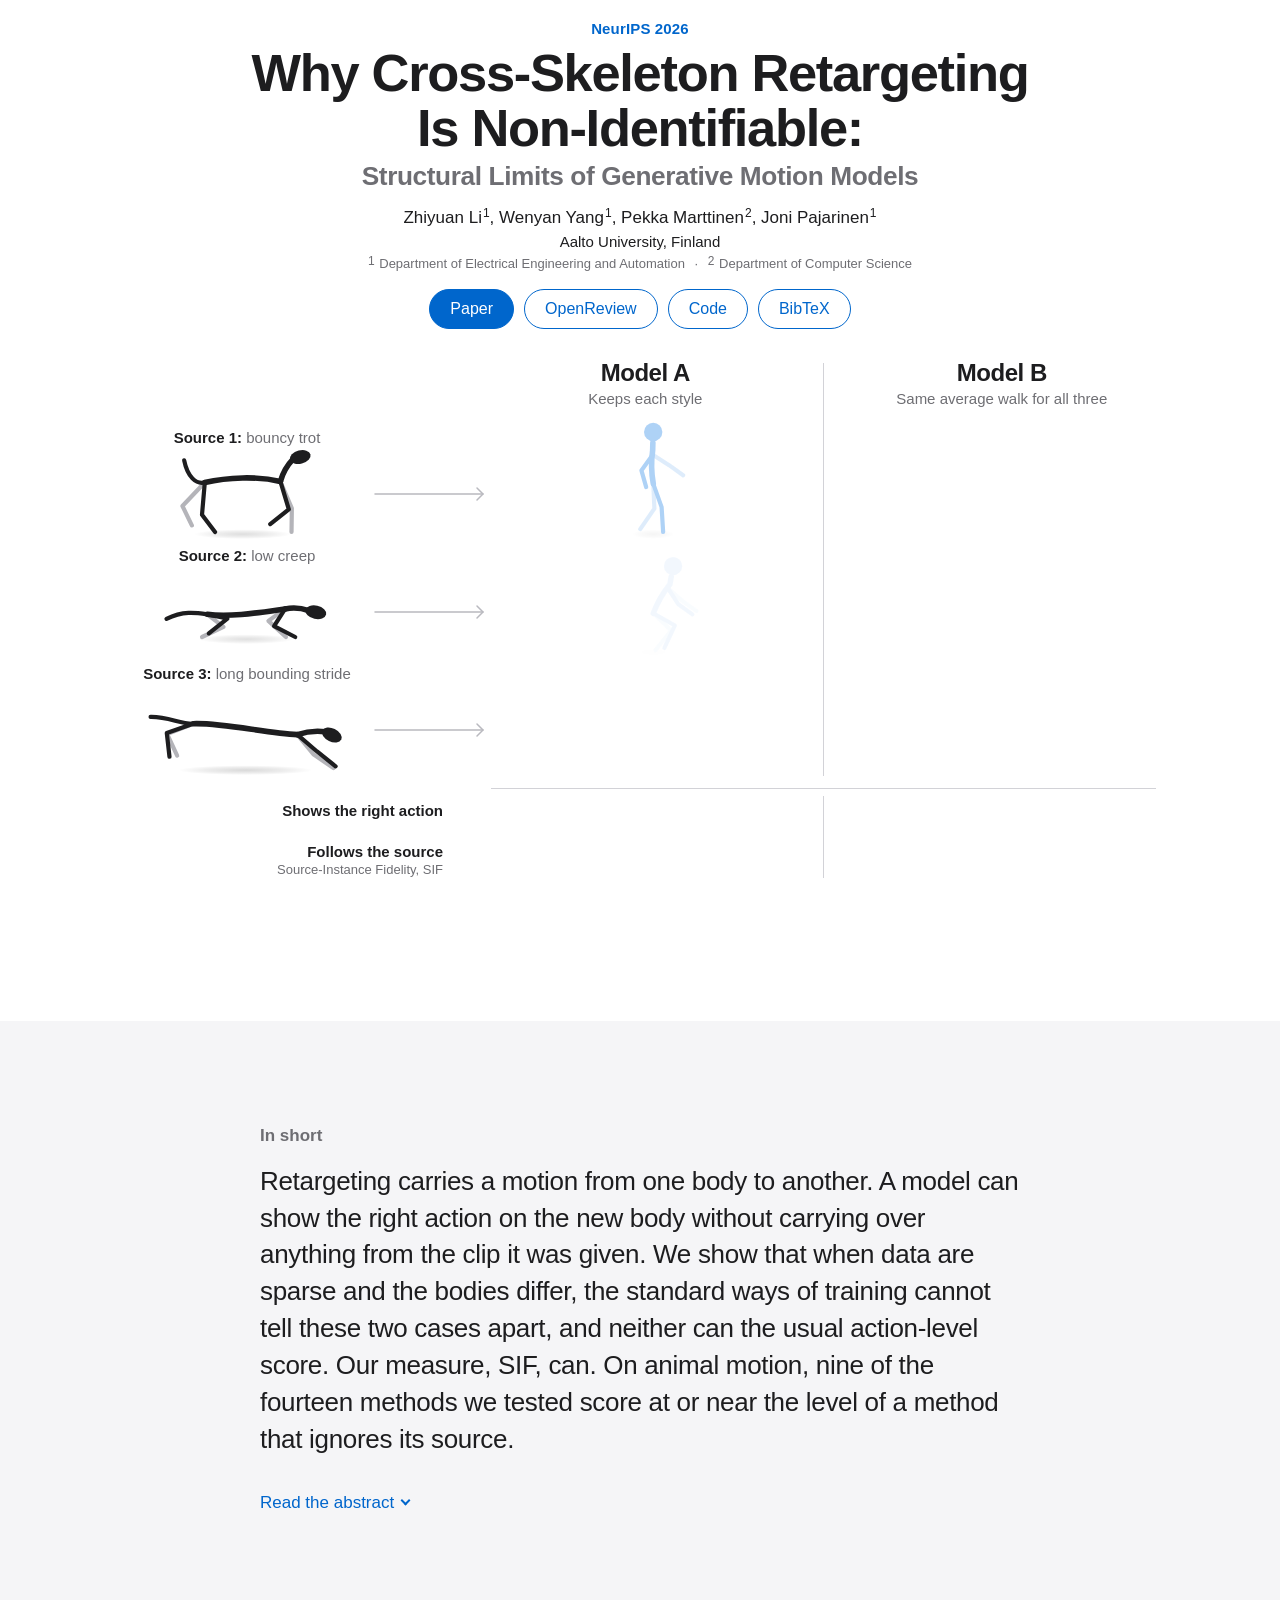
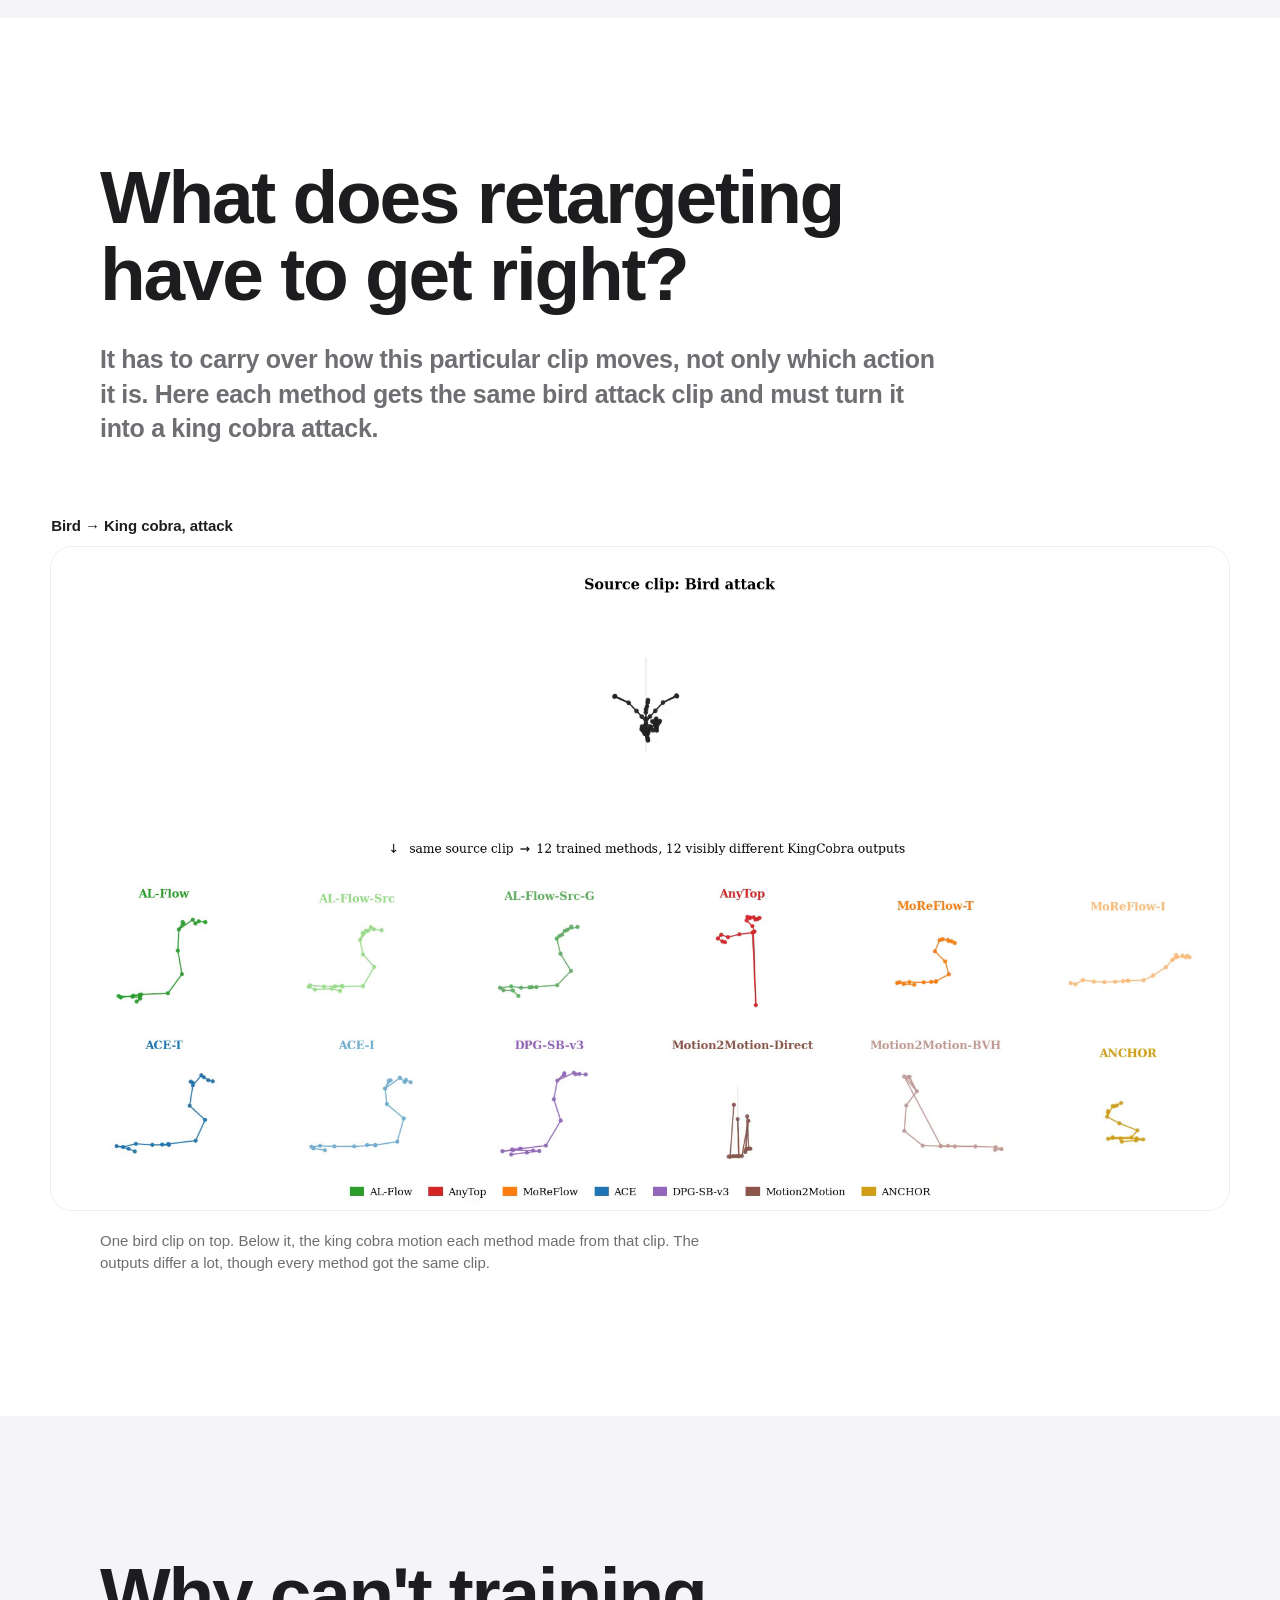
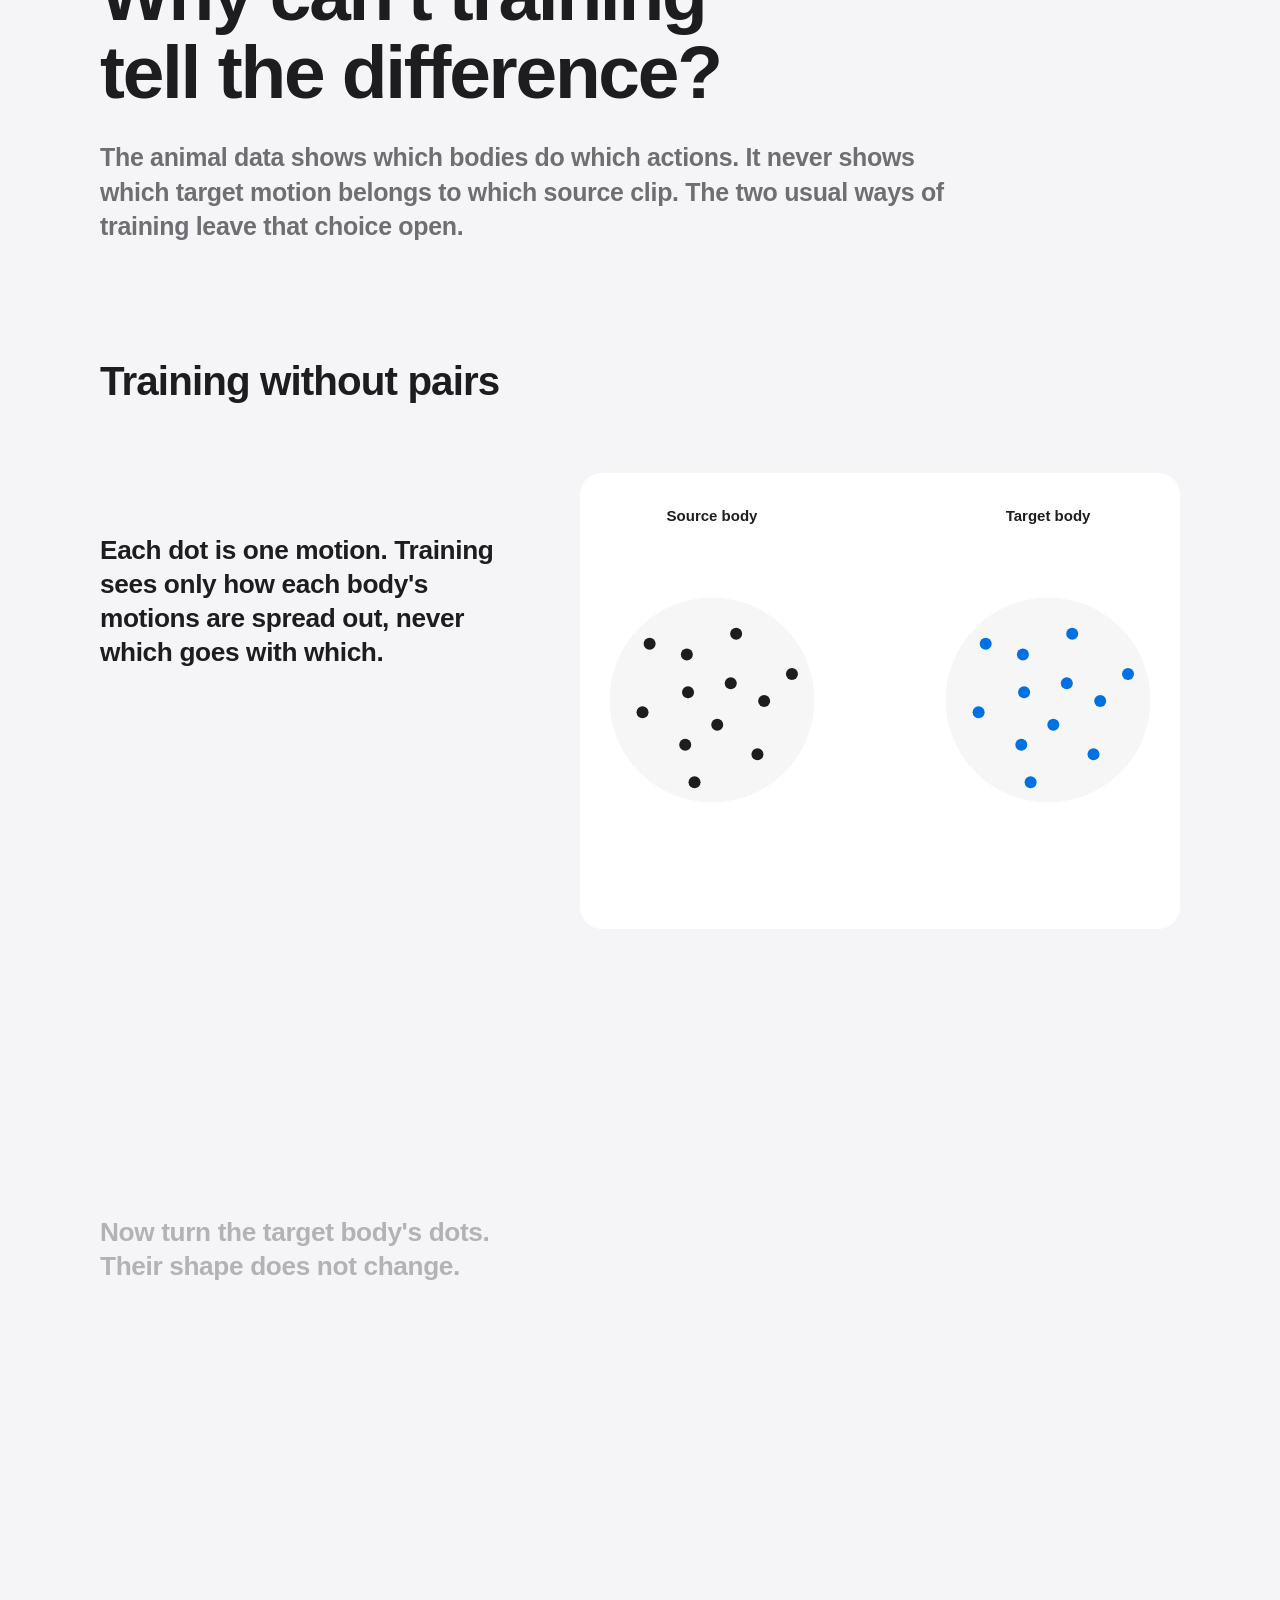
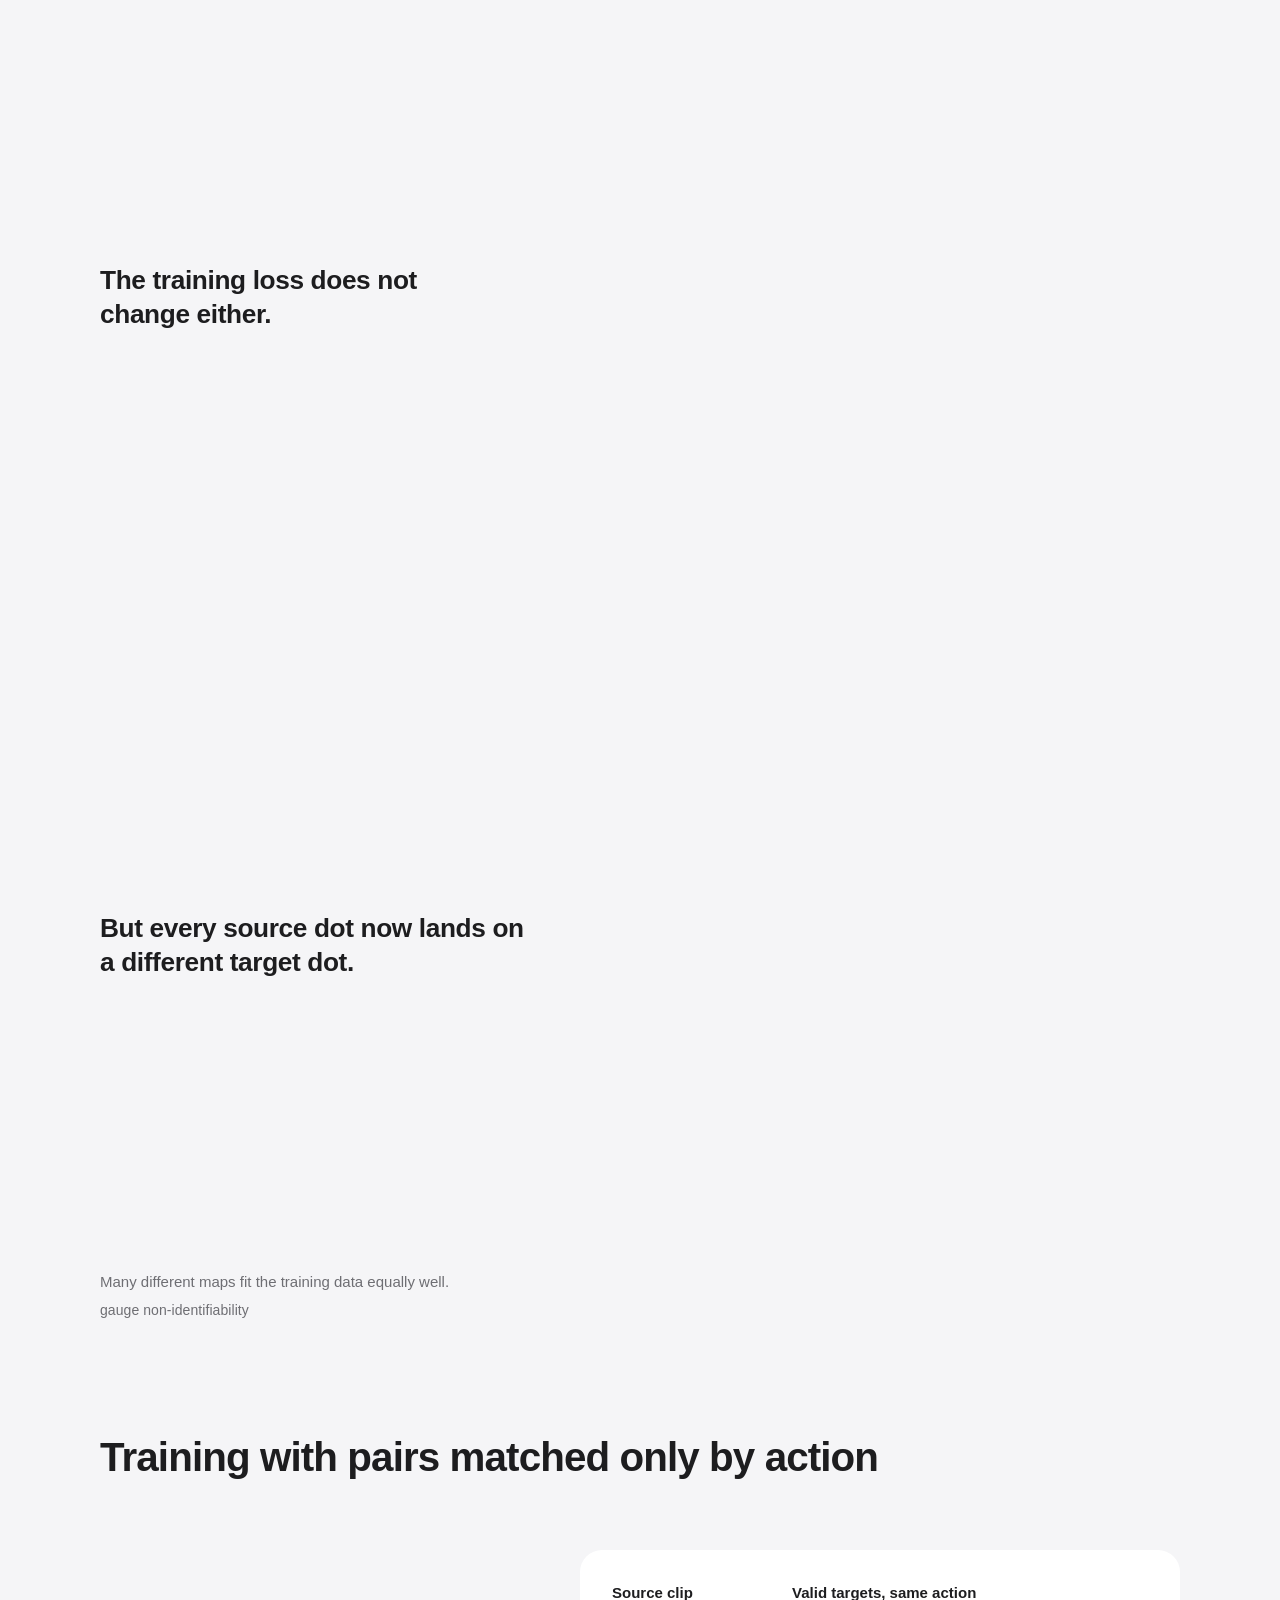
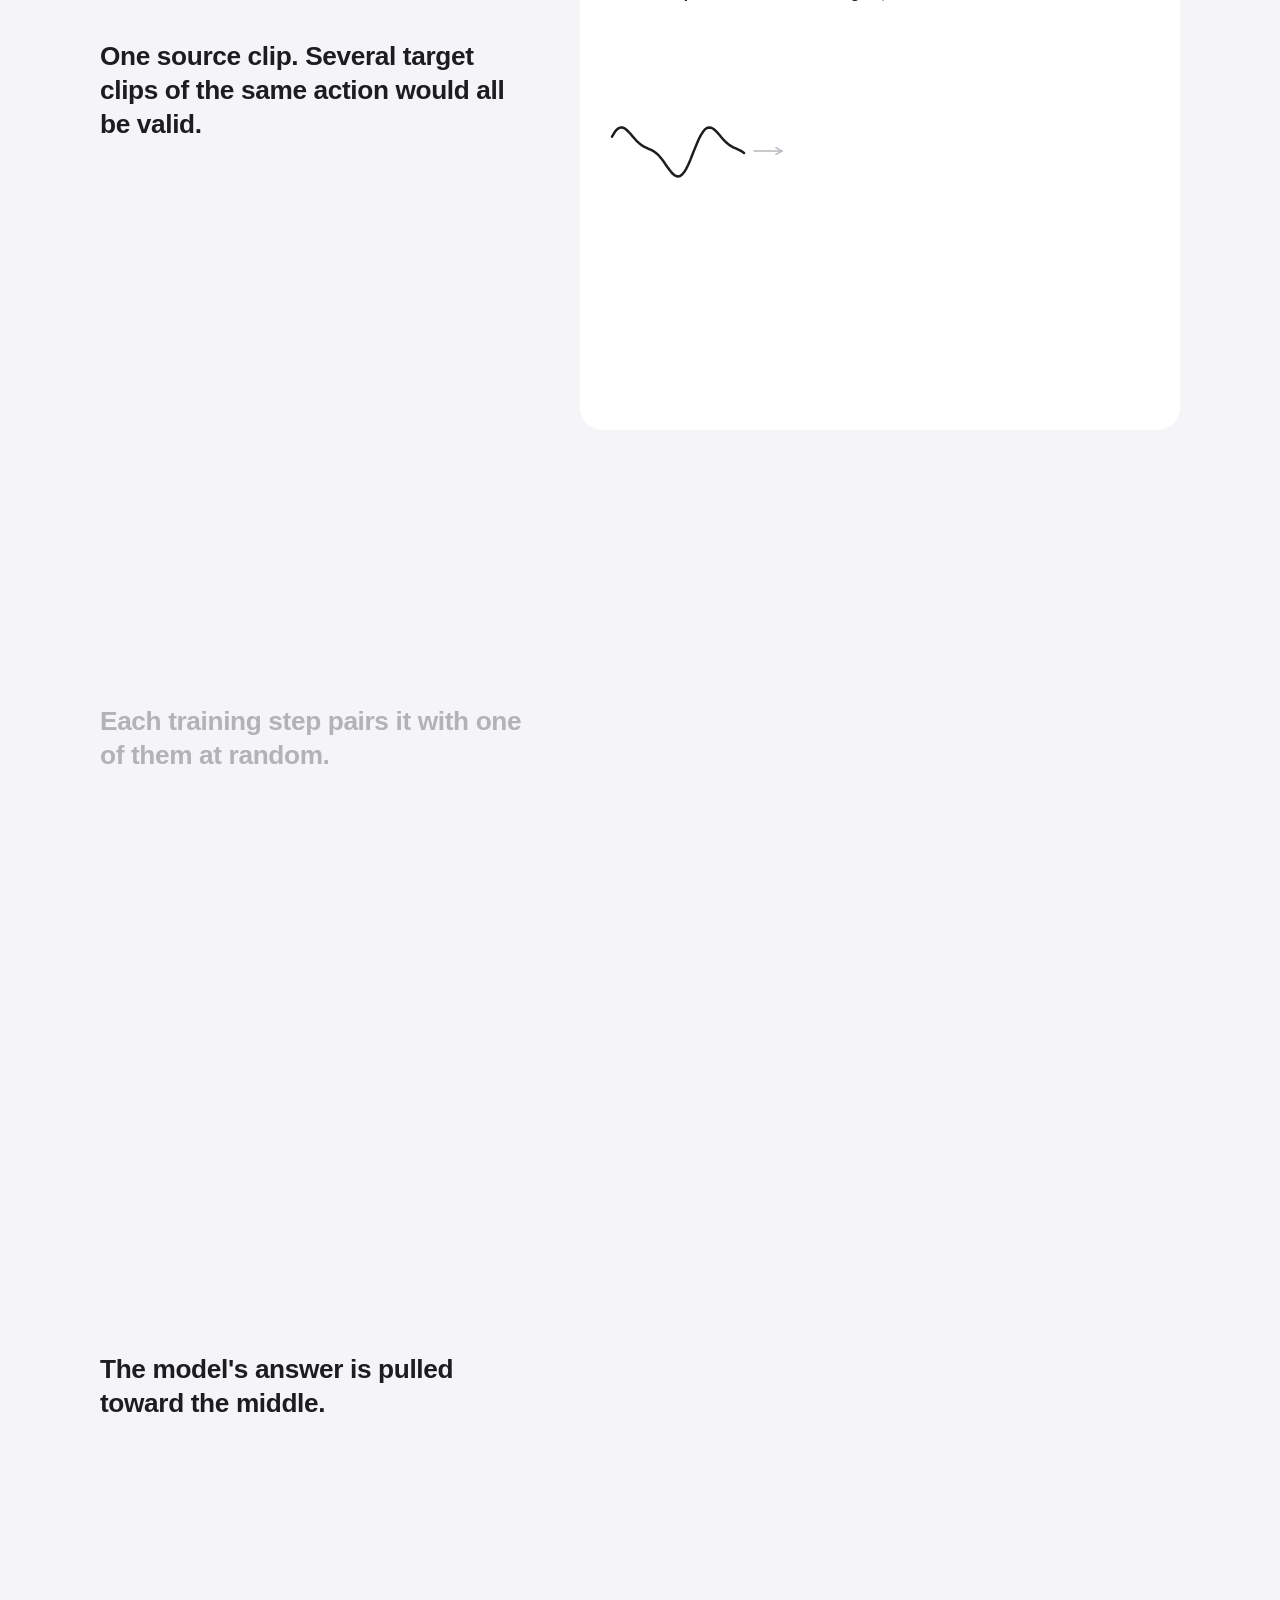
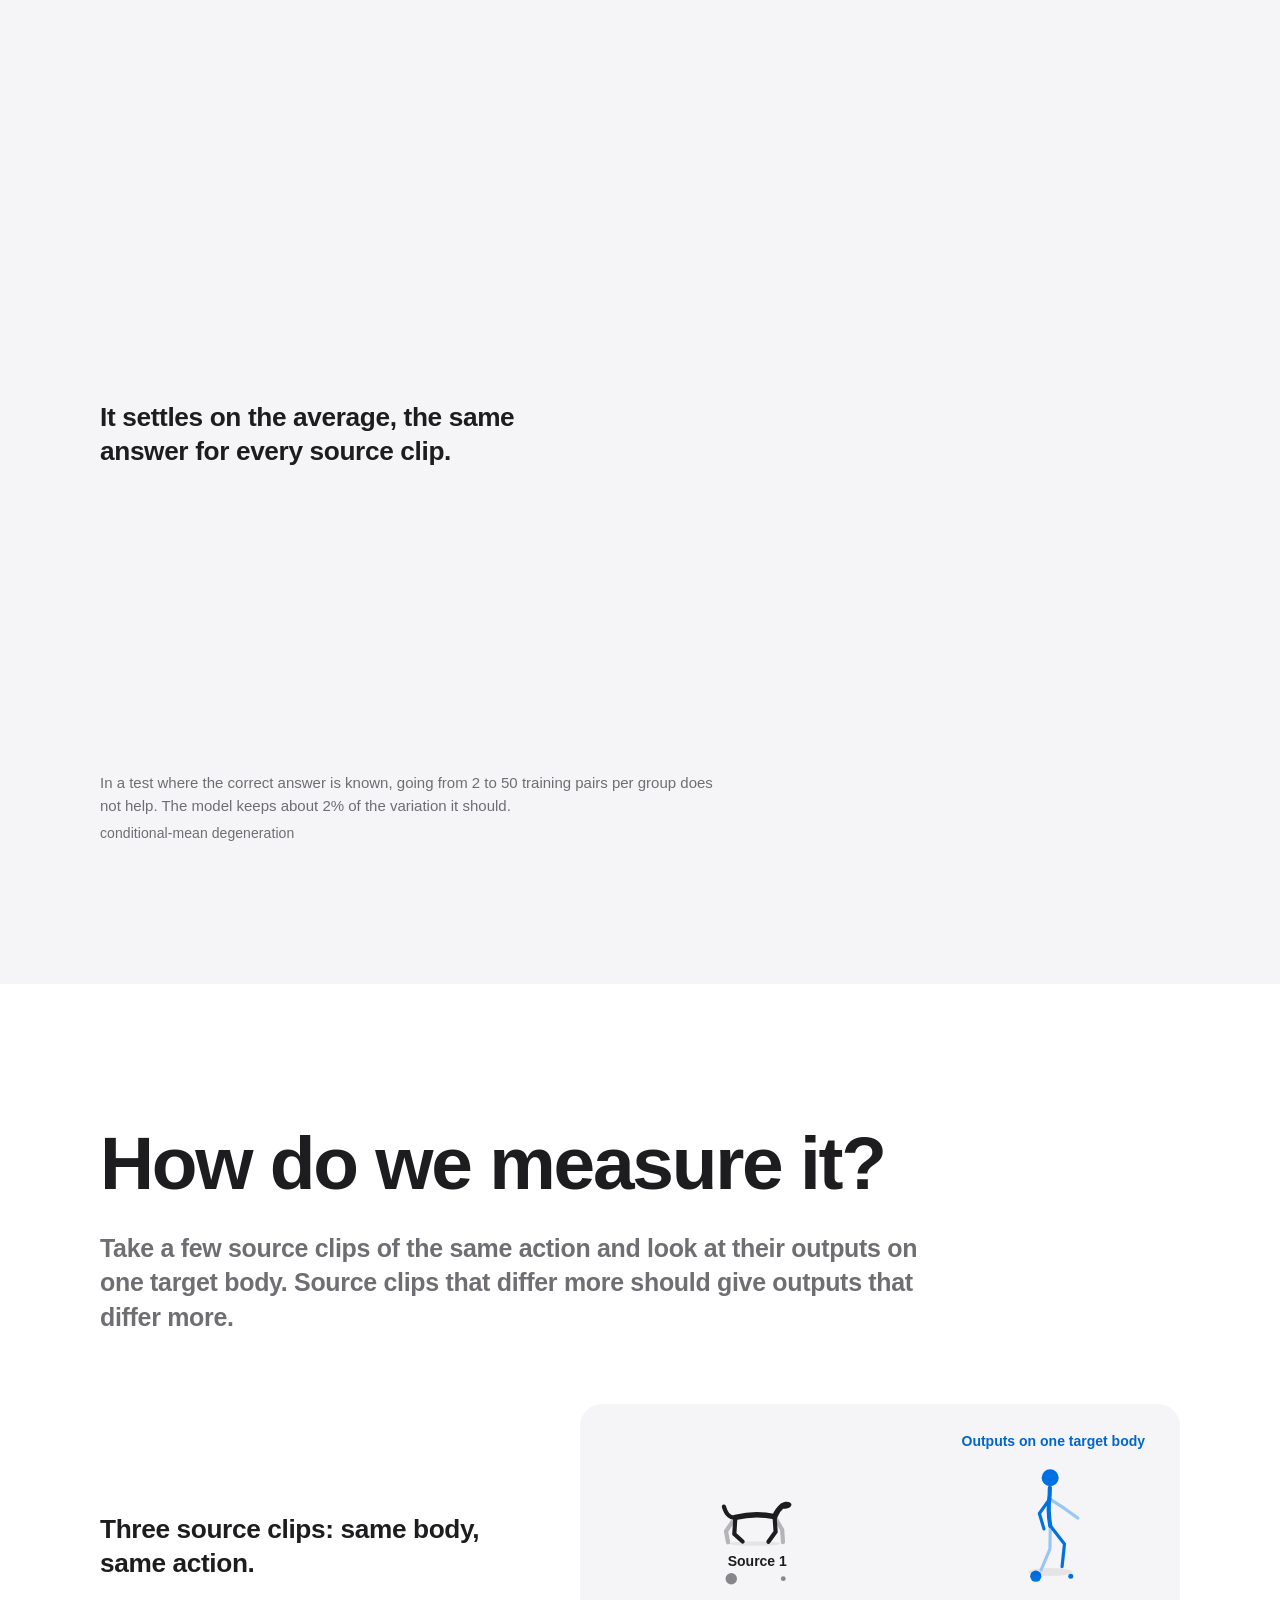
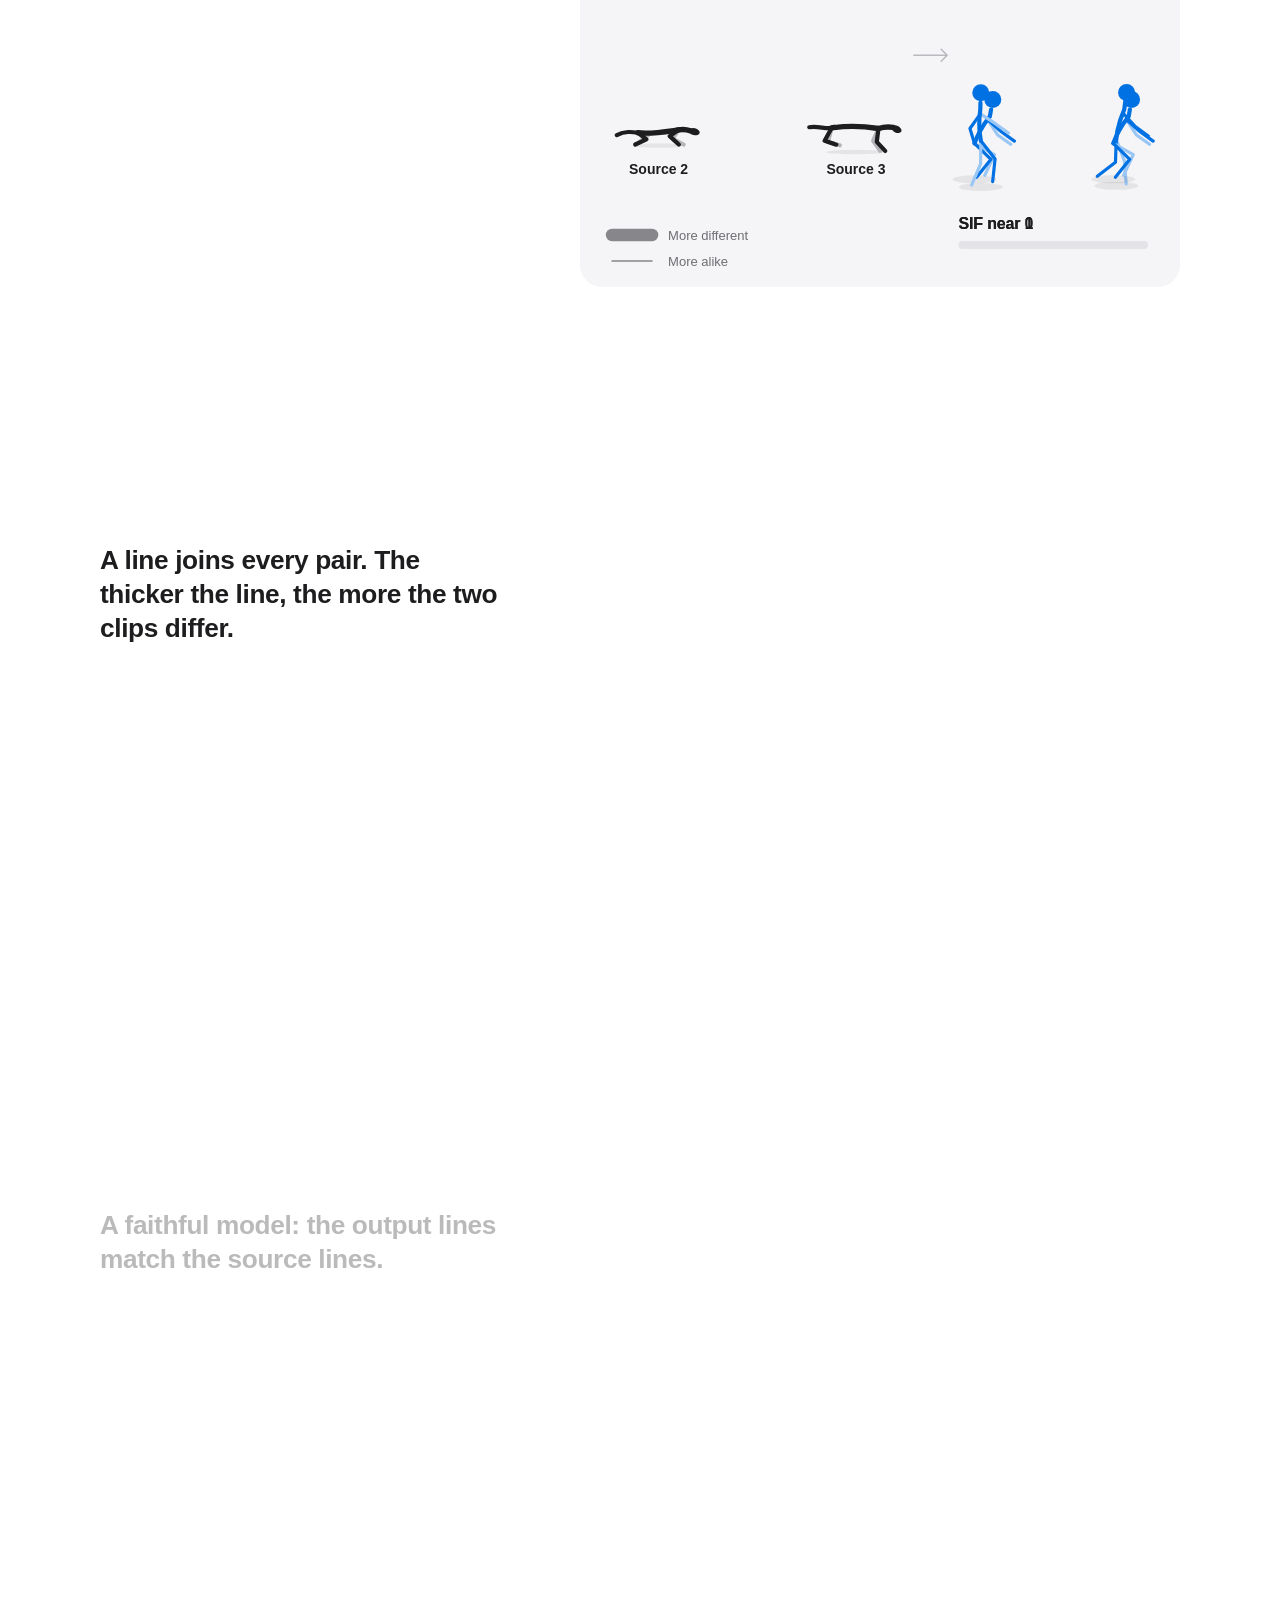
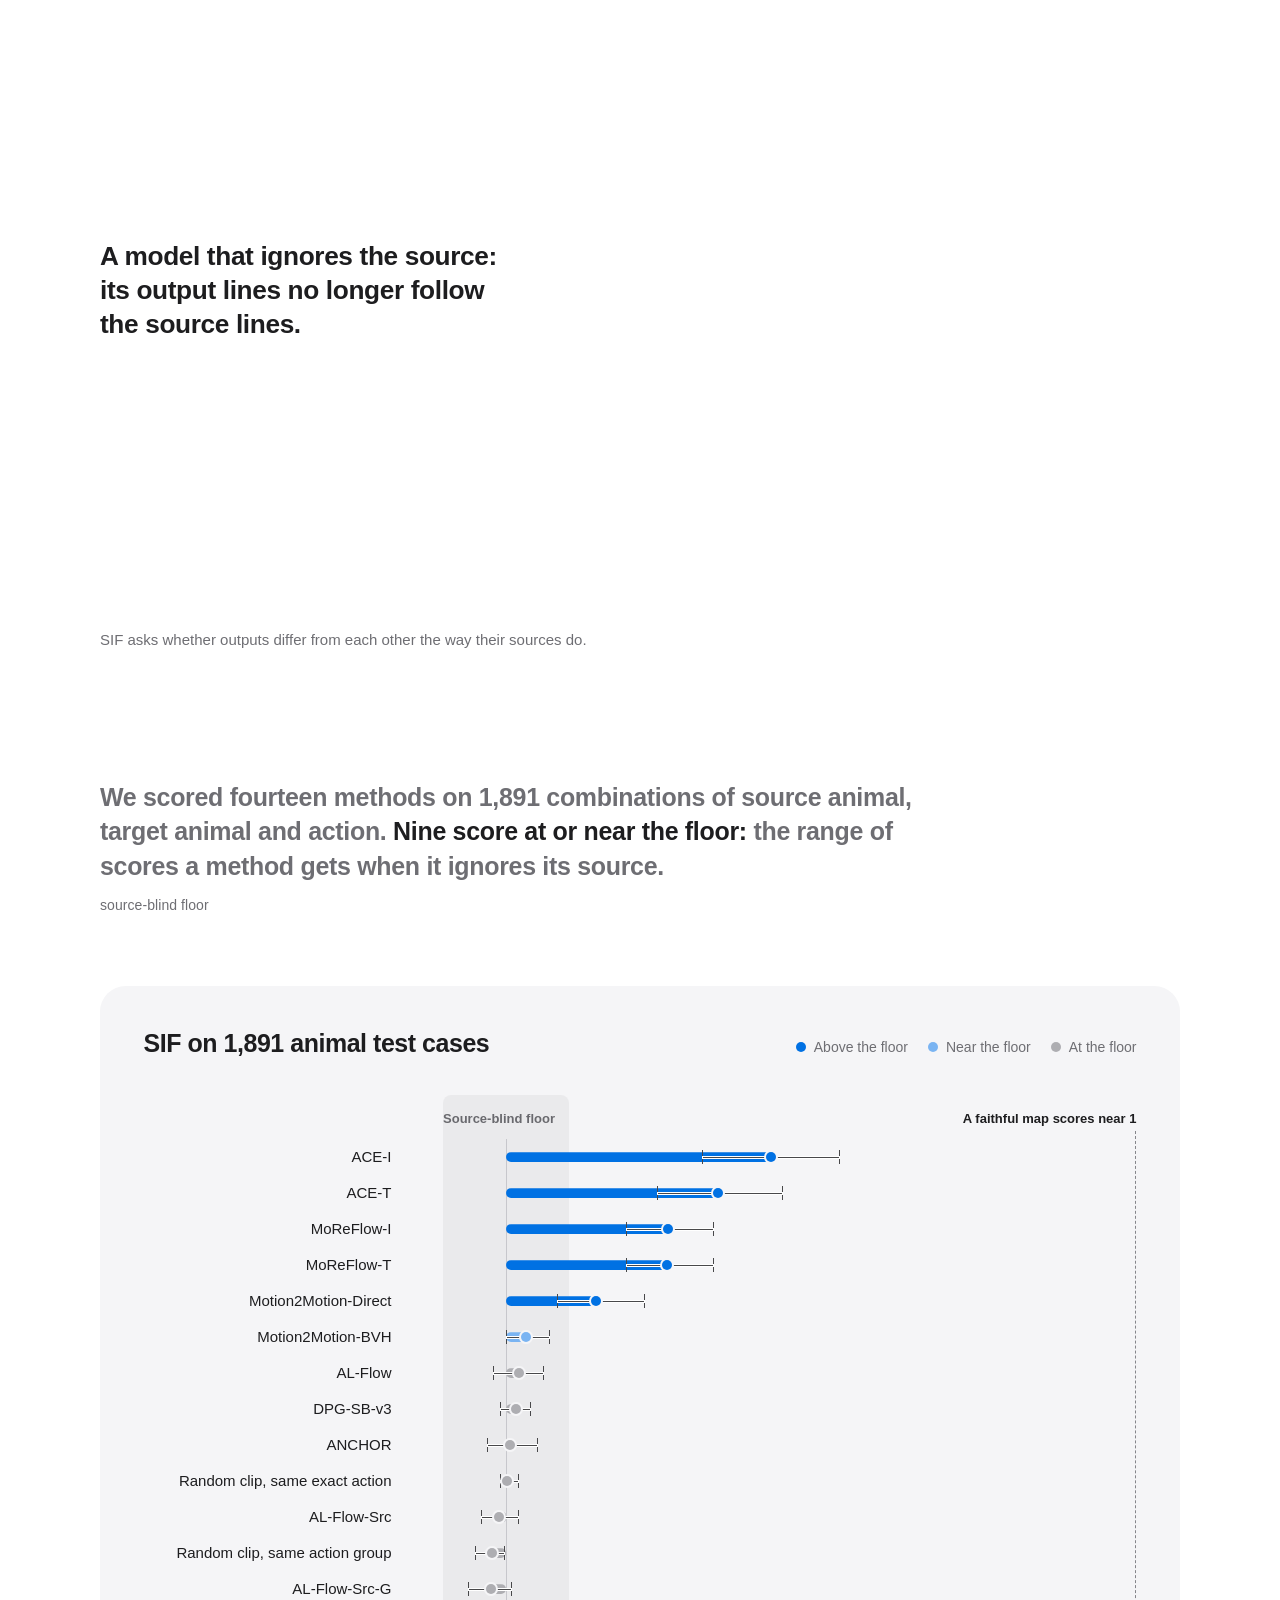
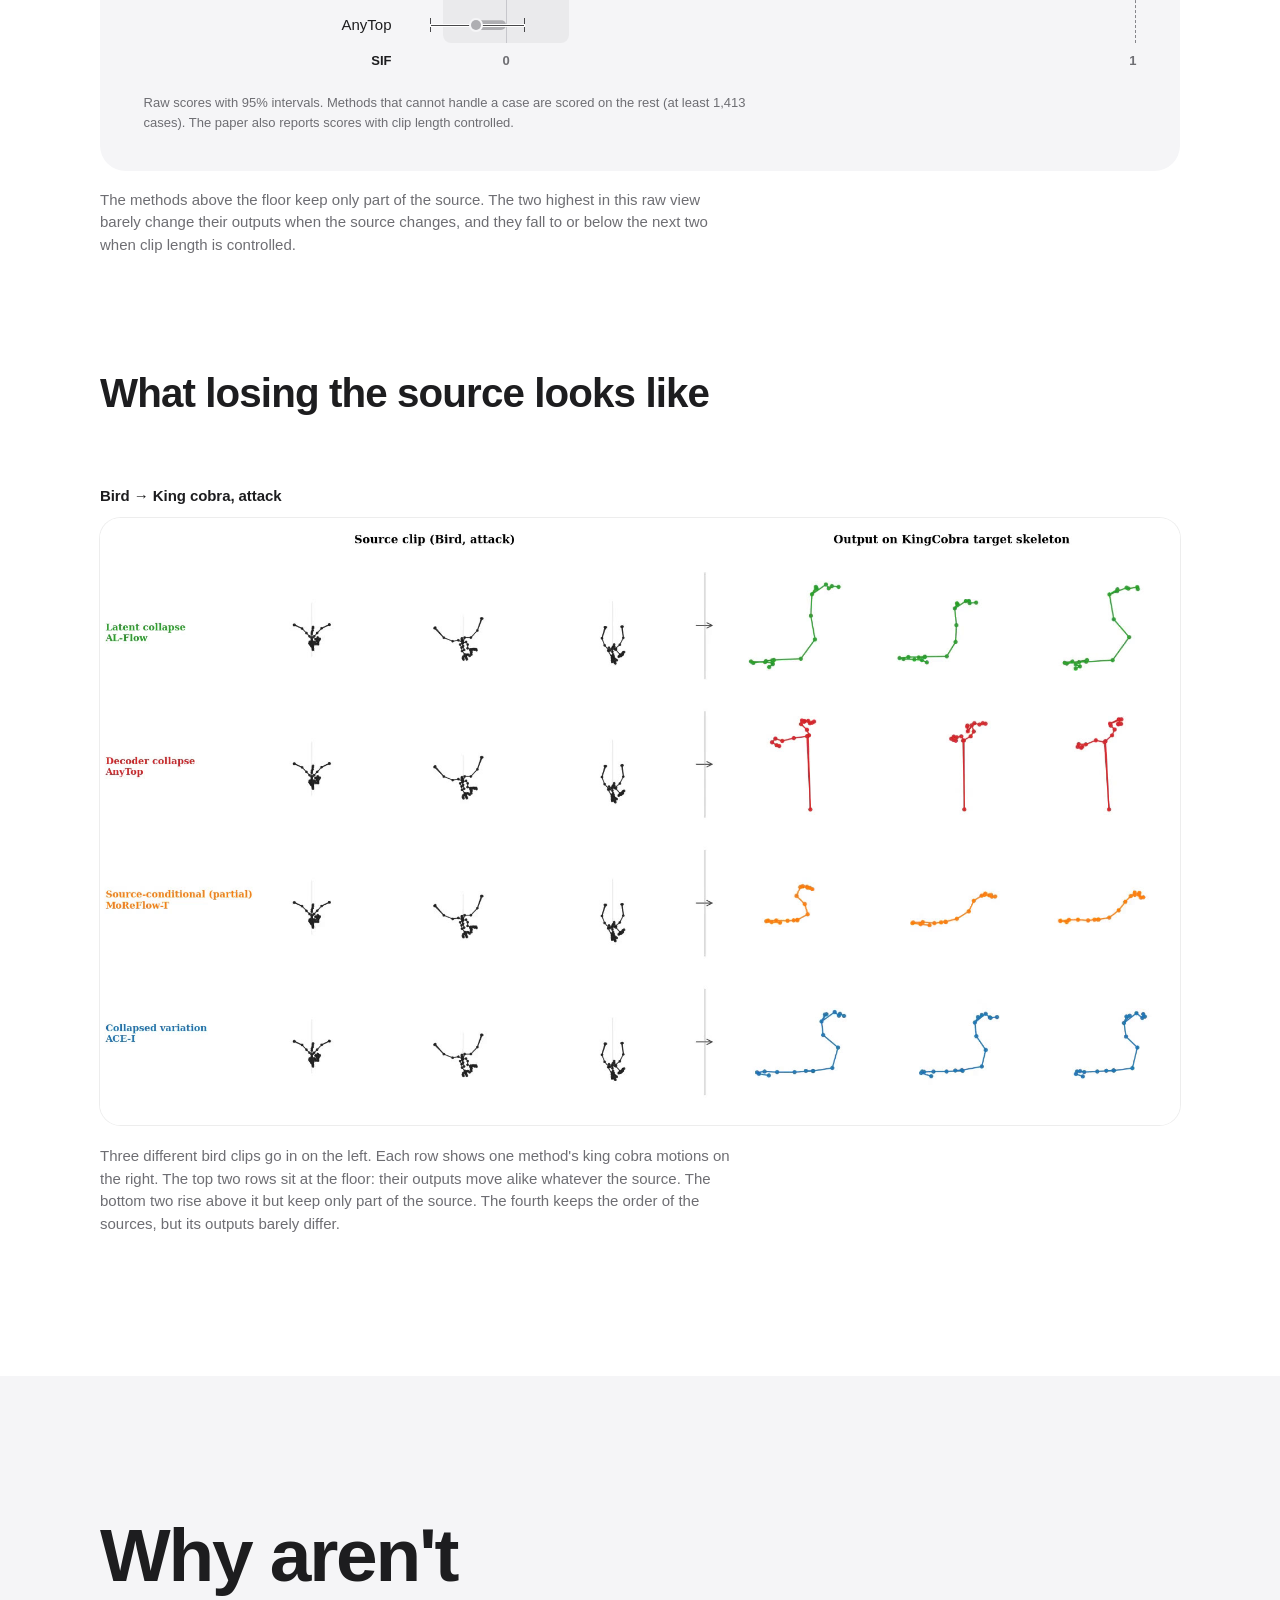
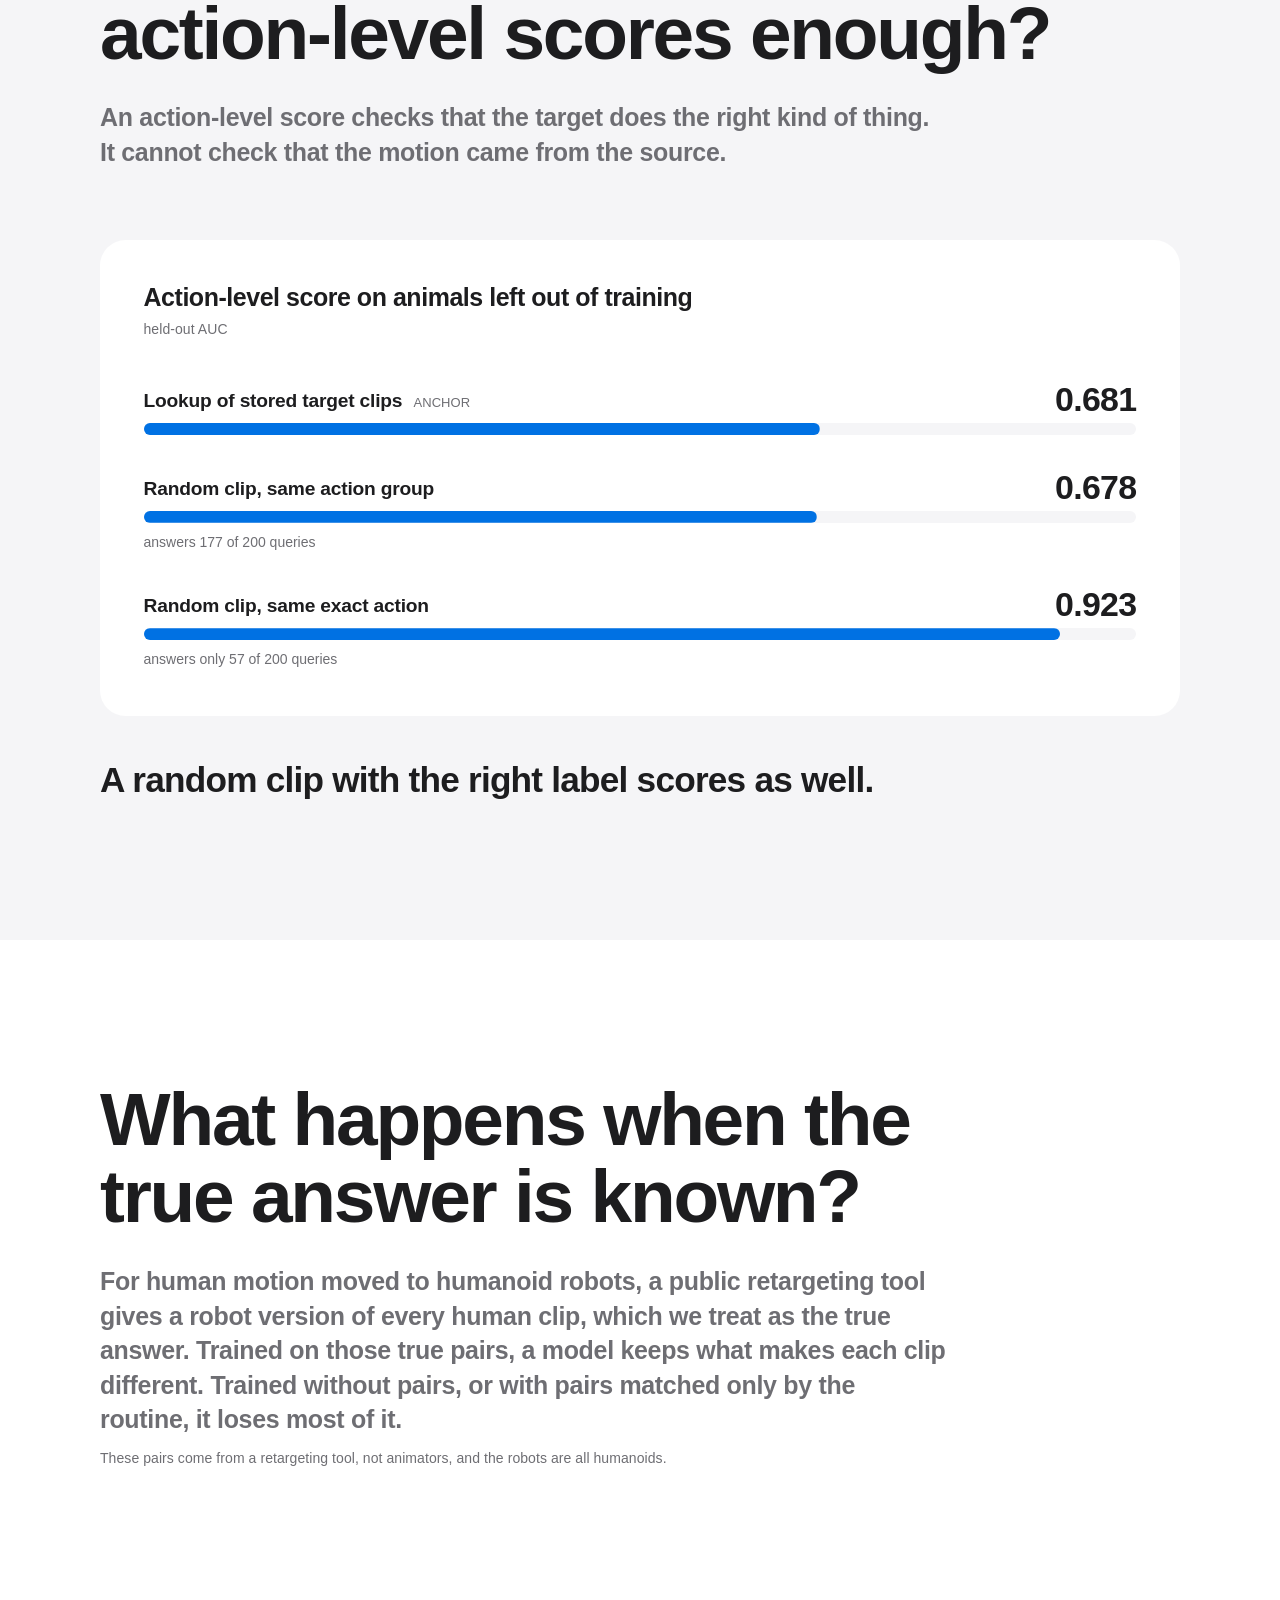
==== commit ea84f44e: "Full page: all chapters, videos, sharing image" ====
--- a/index.html
+++ b/index.html
@@ -8,17 +8,30 @@
   <meta property="og:title" content="Cross-Skeleton Retargeting · NeurIPS 2026">
   <meta property="og:description" content="A model can show the right action without carrying over the source motion. With sparse data, standard training and standard scores cannot tell. SIF can.">
   <meta property="og:type" content="website">
+  <meta property="og:url" content="https://cross-skeleton-retargeting.netlify.app/">
+  <meta property="og:image" content="https://cross-skeleton-retargeting.netlify.app/assets/social.png">
+  <meta property="og:image:width" content="1200">
+  <meta property="og:image:height" content="630">
+  <meta property="og:image:alt" content="Cross-Skeleton Retargeting · NeurIPS 2026">
+  <meta name="twitter:card" content="summary_large_image">
+  <meta name="twitter:title" content="Cross-Skeleton Retargeting · NeurIPS 2026">
+  <meta name="twitter:description" content="A model can show the right action without carrying over the source motion. With sparse data, standard training and standard scores cannot tell. SIF can.">
+  <meta name="twitter:image" content="https://cross-skeleton-retargeting.netlify.app/assets/social.png">
+  <meta name="twitter:image:alt" content="Cross-Skeleton Retargeting · NeurIPS 2026">
   <meta name="theme-color" content="#ffffff">
   <link rel="icon" href="assets/favicon.svg" type="image/svg+xml">
   <link rel="stylesheet" href="assets/css/site.css">
+  <link rel="stylesheet" href="assets/css/training.css">
+  <link rel="stylesheet" href="assets/css/scores.css">
+  <link rel="stylesheet" href="assets/css/media.css">
 </head>
 <body>
   <nav class="topbar" id="topbar" aria-label="Page">
     <div class="topbar-inner">
       <a class="topbar-title" href="#top">Cross-Skeleton Retargeting</a>
       <div class="topbar-links">
-        <a class="pill pill-small pill-primary" href="assets/paper/neurips_2026.pdf">Paper</a>
-        <a class="pill pill-small pill-secondary" href="https://github.com/LiZhYun/NeurIPS2026-Cross-Skeleton-Retargeting">Code</a>
+        <a class="pill pill-small pill-primary" href="assets/paper/neurips_2026.pdf" target="_blank" rel="noopener noreferrer">Paper</a>
+        <a class="pill pill-small pill-secondary" href="https://github.com/LiZhYun/NeurIPS2026-Cross-Skeleton-Retargeting" target="_blank" rel="noopener noreferrer">Code</a>
       </div>
     </div>
     <div class="topbar-progress" id="topbar-progress" aria-hidden="true"></div>
@@ -30,17 +43,17 @@
         <p class="venue">NeurIPS 2026</p>
         <h1 class="title">Why <span class="nowrap">Cross-Skeleton</span> Retargeting Is <span class="nowrap">Non-Identifiable:</span> <span class="title-rest">Structural Limits of Generative Motion Models</span></h1>
         <p class="authors">
-          <a href="https://lizhyun.github.io/">Zhiyuan Li</a><sup>1</sup>,
-          <a href="https://uenian33.github.io/">Wenyan Yang</a><sup>1</sup>,
-          <a href="https://users.ics.aalto.fi/~pemartti/">Pekka Marttinen</a><sup>2</sup>,
-          <a href="https://rl.aalto.fi/team/">Joni Pajarinen</a><sup>1</sup>
+          <a href="https://lizhyun.github.io/" target="_blank" rel="noopener noreferrer">Zhiyuan Li</a><sup>1</sup>,
+          <a href="https://uenian33.github.io/" target="_blank" rel="noopener noreferrer">Wenyan Yang</a><sup>1</sup>,
+          <a href="https://users.ics.aalto.fi/~pemartti/" target="_blank" rel="noopener noreferrer">Pekka Marttinen</a><sup>2</sup>,
+          <a href="https://rl.aalto.fi/team/" target="_blank" rel="noopener noreferrer">Joni Pajarinen</a><sup>1</sup>
         </p>
         <p class="affiliation">Aalto University, Finland</p>
         <p class="departments"><span><sup>1</sup> Department of Electrical Engineering and Automation</span> <span class="dot" aria-hidden="true">·</span> <span><sup>2</sup> Department of Computer Science</span></p>
         <div class="buttons">
-          <a class="pill pill-primary" href="assets/paper/neurips_2026.pdf">Paper</a>
-          <a class="pill pill-secondary" href="https://openreview.net/forum?id=4KPh2cXttv">OpenReview</a>
-          <a class="pill pill-secondary" href="https://github.com/LiZhYun/NeurIPS2026-Cross-Skeleton-Retargeting">Code</a>
+          <a class="pill pill-primary" href="assets/paper/neurips_2026.pdf" target="_blank" rel="noopener noreferrer">Paper</a>
+          <a class="pill pill-secondary" href="https://openreview.net/forum?id=4KPh2cXttv" target="_blank" rel="noopener noreferrer">OpenReview</a>
+          <a class="pill pill-secondary" href="https://github.com/LiZhYun/NeurIPS2026-Cross-Skeleton-Retargeting" target="_blank" rel="noopener noreferrer">Code</a>
           <a class="pill pill-secondary" href="#cite">BibTeX</a>
         </div>
       </div>
@@ -60,22 +73,475 @@
         <p class="lead">Retargeting carries a motion from one body to another. A model can show the right action on the new body without carrying over anything from the clip it was given. We show that when data are sparse and the bodies differ, the standard ways of training cannot tell these two cases apart, and neither can the usual action-level score. Our measure, SIF, can. On animal motion, nine of the fourteen methods we tested score at or near the level of a method that ignores its source.</p>
         <details class="fold">
           <summary>Read the abstract</summary>
-          <p class="fold-body">Cross-skeleton motion generation trains generative models to carry action structure and motion intention from one body to another. Yet a target motion that shows the right action has two explanations that the training data cannot tell apart: the model transferred the source clip, or it recovered a typical motion for the requested action. We show that this ambiguity is structural rather than incidental: under standard generative objectives, the source-conditioned retargeting map is non-identifiable in sparse heterogeneous motion domains. Unpaired distribution matching yields <em>gauge non-identifiability</em>: the latent spaces of different skeletons can be transformed relative to one another without changing the training evidence, so different source-conditioned maps fit it equally well. Sparse paired supervision admits the complementary failure mode, <em>conditional-mean degeneration</em>: when clips are paired only by action, squared-error training converges to an average target motion that ignores the source clip. To make the missing evidence observable, we introduce <em>Source-Instance Fidelity</em> (SIF), a diagnostic that tests whether outputs differ from one another the way their source clips do, with the target skeleton and action held fixed. Under this diagnostic, methods that succeed at the standard action-level test on animal motion data often sit at the <em>source-blind floor</em>, while the methods that rise above it retain only a partial relational signal. Retargeting therefore needs objectives and evaluations that can identify the source-conditioned map it claims to learn. Project page: <a href="https://keen-semolina-09811d.netlify.app/">https://keen-semolina-09811d.netlify.app/</a>.</p>
+          <p class="fold-body">Cross-skeleton motion generation trains generative models to carry action structure and motion intention from one body to another. Yet a target motion that shows the right action has two explanations that the training data cannot tell apart: the model transferred the source clip, or it recovered a typical motion for the requested action. We show that this ambiguity is structural rather than incidental: under standard generative objectives, the source-conditioned retargeting map is non-identifiable in sparse heterogeneous motion domains. Unpaired distribution matching yields <em>gauge non-identifiability</em>: the latent spaces of different skeletons can be transformed relative to one another without changing the training evidence, so different source-conditioned maps fit it equally well. Sparse paired supervision admits the complementary failure mode, <em>conditional-mean degeneration</em>: when clips are paired only by action, squared-error training converges to an average target motion that ignores the source clip. To make the missing evidence observable, we introduce <em>Source-Instance Fidelity</em> (SIF), a diagnostic that tests whether outputs differ from one another the way their source clips do, with the target skeleton and action held fixed. Under this diagnostic, methods that succeed at the standard action-level test on animal motion data often sit at the <em>source-blind floor</em>, while the methods that rise above it retain only a partial relational signal. Retargeting therefore needs objectives and evaluations that can identify the source-conditioned map it claims to learn. Project page: <a href="https://keen-semolina-09811d.netlify.app/" target="_blank" rel="noopener noreferrer">https://keen-semolina-09811d.netlify.app/</a>.</p>
         </details>
       </div>
     </section>
 
-    <!-- PREVIEW ONLY: placeholder note. Remove this section when the rest of the page is built. -->
-    <section class="band" id="next">
-      <div class="wrap wrap-text">
-        <p class="muted-note">The rest of the page is coming in the next preview.</p>
-      </div>
-    </section>
-
-    <section class="band band-alt" id="cite">
-      <div class="wrap wrap-text">
-        <h2 class="section-title">How do I cite this?</h2>
-        <div class="code-block">
+    <section class="chapter" id="problem">
+      <div class="wrap">
+        <h2 class="chapter-title">What does retargeting have to get right?</h2>
+        <p class="chapter-lead">It has to carry over how this particular clip moves, not only which action it is. Here each method gets the same bird attack clip and must turn it into a king cobra attack.</p>
+      </div>
+      <div class="mx-wide chapter-body">
+        <p class="video-label" id="problem-label">Bird → King cobra, attack</p>
+        <div class="media-frame mx-frame" style="--ratio: 16 / 9">
+          <video data-src="assets/videos/animals/main_panorama.mp4" poster="assets/videos/animals/main_panorama.jpg" data-enlarge
+                 aria-labelledby="problem-label" muted loop playsinline preload="none"></video>
+        </div>
+        <p class="caption">One bird clip on top. Below it, the king cobra motion each method made from that clip. The outputs differ a lot, though every method got the same clip.</p>
+      </div>
+    </section>
+    <section class="chapter chapter-alt" id="training">
+      <div class="wrap">
+        <h2 class="chapter-title">Why can't training tell the difference?</h2>
+        <p class="chapter-lead">The animal data shows which bodies do which actions. It never shows which target motion belongs to which source clip. The two usual ways of training leave that choice open.</p>
+
+        <h3 class="chapter-sub tr-sub">Training without pairs</h3>
+        <div class="chapter-body">
+          <div class="steps" id="training-unpaired">
+            <div class="steps-visual"><div class="steps-sticky"><div class="steps-stage"></div></div></div>
+            <div class="steps-beats">
+              <div class="step"><p class="step-text">Each dot is one motion. Training sees only how each body's motions are spread out, never which goes with which.</p></div>
+              <div class="step"><p class="step-text">Now turn the target body's dots. Their shape does not change.</p></div>
+              <div class="step"><p class="step-text">The training loss does not change either.</p></div>
+              <div class="step"><p class="step-text">But every source dot now lands on a different target dot.</p></div>
+            </div>
+          </div>
+          <p class="caption">Many different maps fit the training data equally well.</p>
+          <p class="term">gauge non-identifiability</p>
+        </div>
+
+        <h3 class="chapter-sub tr-sub">Training with pairs matched only by action</h3>
+        <div class="chapter-body">
+          <div class="steps" id="training-paired">
+            <div class="steps-visual"><div class="steps-sticky"><div class="steps-stage"></div></div></div>
+            <div class="steps-beats">
+              <div class="step"><p class="step-text">One source clip. Several target clips of the same action would all be valid.</p></div>
+              <div class="step"><p class="step-text">Each training step pairs it with one of them at random.</p></div>
+              <div class="step"><p class="step-text">The model's answer is pulled toward the middle.</p></div>
+              <div class="step"><p class="step-text">It settles on the average, the same answer for every source clip.</p></div>
+            </div>
+          </div>
+          <p class="caption">In a test where the correct answer is known, going from 2 to 50 training pairs per group does not help. The model keeps about 2% of the variation it should.</p>
+          <p class="term">conditional-mean degeneration</p>
+        </div>
+      </div>
+    </section>
+    <section class="chapter" id="sif">
+      <div class="wrap">
+        <h2 class="chapter-title">How do we measure it?</h2>
+        <p class="chapter-lead">Take a few source clips of the same action and look at their outputs on one target body. Source clips that differ more should give outputs that differ more.</p>
+
+        <div class="chapter-body">
+          <!-- The picture is drawn by scores.js; the beat texts carry the explanation. -->
+          <div class="steps sx-steps" id="sif-steps">
+            <div class="steps-visual"><div class="steps-sticky"><div class="steps-stage sx-stage"></div></div></div>
+            <div class="steps-beats">
+              <div class="step"><p class="step-text">Three source clips: same body, same action.</p></div>
+              <div class="step"><p class="step-text">A line joins every pair. The thicker the line, the more the two clips differ.</p></div>
+              <div class="step"><p class="step-text">A faithful model: the output lines match the source lines.</p></div>
+              <div class="step"><p class="step-text">A model that ignores the source: its output lines no longer follow the source lines.</p></div>
+            </div>
+          </div>
+          <p class="caption">SIF asks whether outputs differ from each other the way their sources do.</p>
+        </div>
+
+        <p class="chapter-lead sx-results-lead">We scored fourteen methods on 1,891 combinations of source animal, target animal and action. <strong>Nine score at or near the floor:</strong> the range of scores a method gets when it ignores its source.</p>
+        <p class="term">source-blind floor</p>
+
+        <div class="chapter-body">
+          <figure class="sx-card">
+            <figcaption class="sx-card-head">
+              <h3 class="sx-chart-title">SIF on 1,891 animal test cases</h3>
+              <ul class="sx-legend">
+                <li><span class="sx-swatch sx-above"></span>Above the floor</li>
+                <li><span class="sx-swatch sx-near"></span>Near the floor</li>
+                <li><span class="sx-swatch sx-at"></span>At the floor</li>
+              </ul>
+            </figcaption>
+
+            <!-- Scale: -0.15 on the left edge of the plot to 1 on the right edge; x% = (value + 0.15) / 1.15.
+                 Bars use the three-place raw SIF from tab_sif_main_1891; intervals use the rounded bounds shown in the tap text. -->
+            <div class="sx-chart" data-bars>
+              <div class="sx-head" aria-hidden="true">
+                <span class="sx-head-floor">Source-blind floor</span>
+                <span class="sx-head-top">A faithful map scores near 1</span>
+              </div>
+              <div class="sx-plotbg" aria-hidden="true">
+                <div class="sx-band"></div>
+                <div class="sx-zero"></div>
+                <div class="sx-one"></div>
+              </div>
+
+              <div class="sx-rows">
+                <button type="button" class="sx-row sx-above" style="--i: 0" data-tip="SIF +0.42 [+0.31, +0.53]"><span class="sx-name">ACE-I</span><span class="sx-plot"><span class="bar-fill" style="left: 13.043%; width: 36.522%"></span><span class="sx-ci bar-after" style="left: 40%; width: 19.13%"></span><span class="sx-dot bar-after" style="left: 49.565%"></span></span></button>
+                <button type="button" class="sx-row sx-above" style="--i: 0.5" data-tip="SIF +0.34 [+0.24, +0.44]"><span class="sx-name">ACE-T</span><span class="sx-plot"><span class="bar-fill" style="left: 13.043%; width: 29.217%"></span><span class="sx-ci bar-after" style="left: 33.913%; width: 17.391%"></span><span class="sx-dot bar-after" style="left: 42.261%"></span></span></button>
+                <button type="button" class="sx-row sx-above" style="--i: 1" data-tip="SIF +0.26 [+0.19, +0.33]"><span class="sx-name">MoReFlow-I</span><span class="sx-plot"><span class="bar-fill" style="left: 13.043%; width: 22.348%"></span><span class="sx-ci bar-after" style="left: 29.565%; width: 12.174%"></span><span class="sx-dot bar-after" style="left: 35.391%"></span></span></button>
+                <button type="button" class="sx-row sx-above" style="--i: 1.5" data-tip="SIF +0.26 [+0.19, +0.33]"><span class="sx-name">MoReFlow-T</span><span class="sx-plot"><span class="bar-fill" style="left: 13.043%; width: 22.174%"></span><span class="sx-ci bar-after" style="left: 29.565%; width: 12.174%"></span><span class="sx-dot bar-after" style="left: 35.217%"></span></span></button>
+                <button type="button" class="sx-row sx-above" style="--i: 2" data-tip="SIF +0.14 [+0.08, +0.22]"><span class="sx-name">Motion2Motion-Direct</span><span class="sx-plot"><span class="bar-fill" style="left: 13.043%; width: 12.435%"></span><span class="sx-ci bar-after" style="left: 20%; width: 12.174%"></span><span class="sx-dot bar-after" style="left: 25.478%"></span></span></button>
+                <button type="button" class="sx-row sx-near" style="--i: 2.5" data-tip="SIF +0.03 [0.00, +0.07], 1,872 cases"><span class="sx-name">Motion2Motion-BVH</span><span class="sx-plot"><span class="bar-fill" style="left: 13.043%; width: 2.783%"></span><span class="sx-ci bar-after" style="left: 13.043%; width: 6.087%"></span><span class="sx-dot bar-after" style="left: 15.826%"></span></span></button>
+                <button type="button" class="sx-row sx-at" style="--i: 3" data-tip="SIF +0.02 [&minus;0.02, +0.06], 1,683 cases"><span class="sx-name">AL-Flow</span><span class="sx-plot"><span class="bar-fill" style="left: 13.043%; width: 1.739%"></span><span class="sx-ci bar-after" style="left: 11.304%; width: 6.957%"></span><span class="sx-dot bar-after" style="left: 14.783%"></span></span></button>
+                <button type="button" class="sx-row sx-at" style="--i: 3.5" data-tip="SIF +0.02 [&minus;0.01, +0.04]"><span class="sx-name">DPG-SB-v3</span><span class="sx-plot"><span class="bar-fill" style="left: 13.043%; width: 1.391%"></span><span class="sx-ci bar-after" style="left: 12.174%; width: 4.348%"></span><span class="sx-dot bar-after" style="left: 14.435%"></span></span></button>
+                <button type="button" class="sx-row sx-at" style="--i: 4" data-tip="SIF +0.01 [&minus;0.03, +0.05]"><span class="sx-name">ANCHOR</span><span class="sx-plot"><span class="bar-fill" style="left: 13.043%; width: 0.522%"></span><span class="sx-ci bar-after" style="left: 10.435%; width: 6.957%"></span><span class="sx-dot bar-after" style="left: 13.565%"></span></span></button>
+                <button type="button" class="sx-row sx-at" style="--i: 4.5" data-tip="SIF +0.00 [&minus;0.01, +0.02], 1,864 cases"><span class="sx-name">Random clip, same exact action</span><span class="sx-plot"><span class="bar-fill" style="left: 13.043%; width: 0.174%"></span><span class="sx-ci bar-after" style="left: 12.174%; width: 2.609%"></span><span class="sx-dot bar-after" style="left: 13.217%"></span></span></button>
+                <button type="button" class="sx-row sx-at" style="--i: 5" data-tip="SIF &minus;0.01 [&minus;0.04, +0.02], 1,413 cases"><span class="sx-name">AL-Flow-Src</span><span class="sx-plot"><span class="bar-fill grows-left" style="left: 12%; width: 1.043%"></span><span class="sx-ci bar-after" style="left: 9.565%; width: 5.217%"></span><span class="sx-dot bar-after" style="left: 12%"></span></span></button>
+                <button type="button" class="sx-row sx-at" style="--i: 5.5" data-tip="SIF &minus;0.02 [&minus;0.05, &minus;0.002], 1,883 cases"><span class="sx-name">Random clip, same action group</span><span class="sx-plot"><span class="bar-fill grows-left" style="left: 11.043%; width: 2%"></span><span class="sx-ci bar-after" style="left: 8.696%; width: 4.174%"></span><span class="sx-dot bar-after" style="left: 11.043%"></span></span></button>
+                <button type="button" class="sx-row sx-at" style="--i: 6" data-tip="SIF &minus;0.02 [&minus;0.06, +0.01]"><span class="sx-name">AL-Flow-Src-G</span><span class="sx-plot"><span class="bar-fill grows-left" style="left: 10.957%; width: 2.087%"></span><span class="sx-ci bar-after" style="left: 7.826%; width: 6.087%"></span><span class="sx-dot bar-after" style="left: 10.957%"></span></span></button>
+                <button type="button" class="sx-row sx-at" style="--i: 6.5" data-tip="SIF &minus;0.05 [&minus;0.12, +0.03]"><span class="sx-name">AnyTop</span><span class="sx-plot"><span class="bar-fill grows-left" style="left: 8.87%; width: 4.174%"></span><span class="sx-ci bar-after" style="left: 2.609%; width: 13.043%"></span><span class="sx-dot bar-after" style="left: 8.87%"></span></span></button>
+              </div>
+
+              <div class="sx-axis" aria-hidden="true">
+                <span class="sx-axis-name">SIF</span>
+                <span class="sx-axis-ticks"><span class="sx-tick" style="left: 13.043%">0</span><span class="sx-tick sx-tick-end" style="left: 100%">1</span></span>
+              </div>
+              <div class="sx-tip" aria-hidden="true"><strong class="sx-tip-name"></strong><span class="sx-tip-text"></span></div>
+            </div>
+            <p class="sx-note">Raw scores with 95% intervals. Methods that cannot handle a case are scored on the rest (at least 1,413 cases). The paper also reports scores with clip length controlled.</p>
+          </figure>
+          <p class="caption">The methods above the floor keep only part of the source. The two highest in this raw view barely change their outputs when the source changes, and they fall to or below the next two when clip length is controlled.</p>
+        </div>
+
+        <h3 class="chapter-sub">What losing the source looks like</h3>
+        <div class="chapter-body sx-video">
+          <span class="video-label">Bird → King cobra, attack</span>
+          <div class="media-frame mx-frame" style="--ratio: 16 / 9">
+            <video data-src="assets/videos/animals/main_failuremodes.mp4" poster="assets/videos/animals/main_failuremodes.jpg" data-enlarge aria-label="Bird → King cobra, attack" muted loop playsinline preload="none"></video>
+          </div>
+          <p class="caption">Three different bird clips go in on the left. Each row shows one method's king cobra motions on the right. The top two rows sit at the floor: their outputs move alike whatever the source. The bottom two rise above it but keep only part of the source. The fourth keeps the order of the sources, but its outputs barely differ.</p>
+        </div>
+      </div>
+    </section>
+    <section class="chapter chapter-alt" id="action-score">
+      <div class="wrap">
+        <h2 class="chapter-title">Why aren't <span class="nowrap">action-level</span> scores enough?</h2>
+        <p class="chapter-lead">An action-level score checks that the target does the right kind of thing. It cannot check that the motion came from the source.</p>
+
+        <div class="chapter-body">
+          <!-- Held-out AUC from tab_label_only; bar length = AUC on a 0 to 1 scale. -->
+          <figure class="ax-card">
+            <figcaption>
+              <h3 class="ax-title">Action-level score on animals left out of training</h3>
+              <p class="term">held-out AUC</p>
+            </figcaption>
+            <div class="ax-rows" data-bars>
+              <div class="ax-row" style="--i: 0">
+                <p class="ax-name">Lookup of stored target clips <span class="ax-term">ANCHOR</span></p>
+                <p class="ax-value bar-after">0.681</p>
+                <div class="bar-track ax-track"><div class="bar-fill" style="width: 68.1%"></div></div>
+              </div>
+              <div class="ax-row" style="--i: 1">
+                <p class="ax-name">Random clip, same action group</p>
+                <p class="ax-value bar-after">0.678</p>
+                <div class="bar-track ax-track"><div class="bar-fill" style="width: 67.8%"></div></div>
+                <p class="ax-note bar-after">answers 177 of 200 queries</p>
+              </div>
+              <div class="ax-row" style="--i: 2">
+                <p class="ax-name">Random clip, same exact action</p>
+                <p class="ax-value bar-after">0.923</p>
+                <div class="bar-track ax-track"><div class="bar-fill" style="width: 92.3%"></div></div>
+                <p class="ax-note bar-after">answers only 57 of 200 queries</p>
+              </div>
+            </div>
+          </figure>
+          <p class="ax-statement">A random clip with the right label scores as well.</p>
+        </div>
+      </div>
+    </section>
+    <section class="chapter" id="robots">
+      <div class="wrap">
+        <h2 class="chapter-title">What happens when the true answer is known?</h2>
+        <p class="chapter-lead">For human motion moved to humanoid robots, a public retargeting tool gives a robot version of every human clip, which we treat as the true answer. Trained on those true pairs, a model keeps what makes each clip different. Trained without pairs, or with pairs matched only by the routine, it loses most of it.</p>
+        <p class="term">These pairs come from a retargeting tool, not animators, and the robots are all humanoids.</p>
+      </div>
+
+      <div class="wrap">
+        <h3 class="chapter-sub rb-sub">One dance, six robots</h3>
+      </div>
+      <div class="mx-wide rb-body">
+        <div class="rb-six">
+          <div class="rb-cell rb-human">
+            <p class="video-label">Human</p>
+            <div class="media-frame mx-frame" style="--ratio: 16 / 9">
+              <video data-src="assets/videos/robots/six_human.mp4" poster="assets/videos/robots/six_human.jpg" data-sync="six-robots"
+                   aria-label="Human" muted loop playsinline preload="none"></video>
+            </div>
+          </div>
+          <div class="rb-cell rb-robot rb-r1">
+            <p class="video-label">Unitree G1</p>
+            <div class="media-frame mx-frame" style="--ratio: 16 / 9">
+              <video data-src="assets/videos/robots/six_unitree_g1.mp4" poster="assets/videos/robots/six_unitree_g1.jpg" data-sync="six-robots" data-no-toggle
+                   aria-label="Unitree G1" muted loop playsinline preload="none"></video>
+            </div>
+          </div>
+          <div class="rb-cell rb-robot rb-r2">
+            <p class="video-label">Booster T1</p>
+            <div class="media-frame mx-frame" style="--ratio: 16 / 9">
+              <video data-src="assets/videos/robots/six_booster_t1_29dof.mp4" poster="assets/videos/robots/six_booster_t1_29dof.jpg" data-sync="six-robots" data-no-toggle
+                   aria-label="Booster T1" muted loop playsinline preload="none"></video>
+            </div>
+          </div>
+          <div class="rb-cell rb-robot rb-r3">
+            <p class="video-label">Fourier N1</p>
+            <div class="media-frame mx-frame" style="--ratio: 16 / 9">
+              <video data-src="assets/videos/robots/six_fourier_n1.mp4" poster="assets/videos/robots/six_fourier_n1.jpg" data-sync="six-robots" data-no-toggle
+                   aria-label="Fourier N1" muted loop playsinline preload="none"></video>
+            </div>
+          </div>
+          <div class="rb-cell rb-robot rb-r4">
+            <p class="video-label">Stanford Toddy</p>
+            <div class="media-frame mx-frame" style="--ratio: 16 / 9">
+              <video data-src="assets/videos/robots/six_stanford_toddy.mp4" poster="assets/videos/robots/six_stanford_toddy.jpg" data-sync="six-robots" data-no-toggle
+                   aria-label="Stanford Toddy" muted loop playsinline preload="none"></video>
+            </div>
+          </div>
+          <div class="rb-cell rb-robot rb-r5">
+            <p class="video-label">EngineAI PM01</p>
+            <div class="media-frame mx-frame" style="--ratio: 16 / 9">
+              <video data-src="assets/videos/robots/six_engineai_pm01.mp4" poster="assets/videos/robots/six_engineai_pm01.jpg" data-sync="six-robots" data-no-toggle
+                   aria-label="EngineAI PM01" muted loop playsinline preload="none"></video>
+            </div>
+          </div>
+          <div class="rb-cell rb-robot rb-r6">
+            <p class="video-label">PAL Talos</p>
+            <div class="media-frame mx-frame" style="--ratio: 16 / 9">
+              <video data-src="assets/videos/robots/six_pal_talos.mp4" poster="assets/videos/robots/six_pal_talos.jpg" data-sync="six-robots" data-no-toggle
+                   aria-label="PAL Talos" muted loop playsinline preload="none"></video>
+            </div>
+          </div>
+        </div>
+        <p class="caption">The tool's output for each robot, which we treat as the true answer.</p>
+      </div>
+      <div class="wrap">
+        <h3 class="chapter-sub rb-sub">Two dancers, same routine, on the Unitree G1</h3>
+      </div>
+      <div class="mx-wide rb-body">
+        <div class="rb-switch" role="group" hidden>
+          <button type="button" class="rb-switch-button" data-dancer="1" aria-pressed="true">Dancer 1</button>
+          <button type="button" class="rb-switch-button" data-dancer="2" aria-pressed="false">Dancer 2</button>
+        </div>
+        <div class="rb-table" data-dancer="1" data-bars>
+          <div class="rb-head">
+            <span class="rb-col-blank"></span>
+            <p class="rb-col rb-d1">Dancer 1</p>
+            <p class="rb-col rb-d2">Dancer 2</p>
+            <p class="rb-col rb-col-kept">Difference kept</p>
+          </div>
+          <div class="rb-row" style="--i: 0">
+            <div class="rb-name">
+              <p class="rb-row-label">True answer</p>
+              <p class="rb-note">from the public retargeting tool</p>
+            </div>
+            <div class="rb-clip rb-d1">
+              <div class="media-frame mx-frame" style="--ratio: 16 / 9">
+                <video data-src="assets/videos/robots/dancer1_true_retarget.mp4" poster="assets/videos/robots/dancer1_true_retarget.jpg" data-sync="two-dancers"
+                   aria-label="Dancer 1, True answer" muted loop playsinline preload="none"></video>
+              </div>
+            </div>
+            <div class="rb-clip rb-d2">
+              <div class="media-frame mx-frame" style="--ratio: 16 / 9">
+                <video data-src="assets/videos/robots/dancer2_true_retarget.mp4" poster="assets/videos/robots/dancer2_true_retarget.jpg" data-sync="two-dancers"
+                   aria-label="Dancer 2, True answer" muted loop playsinline preload="none"></video>
+              </div>
+            </div>
+            <div class="rb-kept">
+              <p class="rb-value rb-ref">reference</p>
+            </div>
+          </div>
+          <div class="rb-row" style="--i: 1">
+            <div class="rb-name">
+              <p class="rb-row-label">Trained on true pairs</p>
+            </div>
+            <div class="rb-clip rb-d1">
+              <div class="media-frame mx-frame" style="--ratio: 16 / 9">
+                <video data-src="assets/videos/robots/dancer1_true_pair_model.mp4" poster="assets/videos/robots/dancer1_true_pair_model.jpg" data-sync="two-dancers" data-no-toggle
+                   aria-label="Dancer 1, Trained on true pairs" muted loop playsinline preload="none"></video>
+              </div>
+            </div>
+            <div class="rb-clip rb-d2">
+              <div class="media-frame mx-frame" style="--ratio: 16 / 9">
+                <video data-src="assets/videos/robots/dancer2_true_pair_model.mp4" poster="assets/videos/robots/dancer2_true_pair_model.jpg" data-sync="two-dancers" data-no-toggle
+                   aria-label="Dancer 2, Trained on true pairs" muted loop playsinline preload="none"></video>
+              </div>
+            </div>
+            <div class="rb-kept">
+              <p class="rb-value bar-after">99%</p>
+              <div class="bar-track rb-track"><div class="bar-fill" style="width: 99%"></div></div>
+            </div>
+          </div>
+          <div class="rb-row" style="--i: 2">
+            <div class="rb-name">
+              <p class="rb-row-label">Trained on random pairs</p>
+              <p class="rb-note">paired at random within the same routine</p>
+            </div>
+            <div class="rb-clip rb-d1">
+              <div class="media-frame mx-frame" style="--ratio: 16 / 9">
+                <video data-src="assets/videos/robots/dancer1_averaging_objective.mp4" poster="assets/videos/robots/dancer1_averaging_objective.jpg" data-sync="two-dancers" data-no-toggle
+                   aria-label="Dancer 1, Trained on random pairs" muted loop playsinline preload="none"></video>
+              </div>
+            </div>
+            <div class="rb-clip rb-d2">
+              <div class="media-frame mx-frame" style="--ratio: 16 / 9">
+                <video data-src="assets/videos/robots/dancer2_averaging_objective.mp4" poster="assets/videos/robots/dancer2_averaging_objective.jpg" data-sync="two-dancers" data-no-toggle
+                   aria-label="Dancer 2, Trained on random pairs" muted loop playsinline preload="none"></video>
+              </div>
+            </div>
+            <div class="rb-kept">
+              <p class="rb-value bar-after">3.5%</p>
+              <div class="bar-track rb-track"><div class="bar-fill" style="width: 3.5%"></div></div>
+            </div>
+          </div>
+          <div class="rb-row" style="--i: 3">
+            <div class="rb-name">
+              <p class="rb-row-label">Trained without pairs</p>
+              <p class="rb-note">never sees a pair</p>
+            </div>
+            <div class="rb-clip rb-d1">
+              <div class="media-frame mx-frame" style="--ratio: 16 / 9">
+                <video data-src="assets/videos/robots/dancer1_unpaired_objective.mp4" poster="assets/videos/robots/dancer1_unpaired_objective.jpg" data-sync="two-dancers" data-no-toggle
+                   aria-label="Dancer 1, Trained without pairs" muted loop playsinline preload="none"></video>
+              </div>
+            </div>
+            <div class="rb-clip rb-d2">
+              <div class="media-frame mx-frame" style="--ratio: 16 / 9">
+                <video data-src="assets/videos/robots/dancer2_unpaired_objective.mp4" poster="assets/videos/robots/dancer2_unpaired_objective.jpg" data-sync="two-dancers" data-no-toggle
+                   aria-label="Dancer 2, Trained without pairs" muted loop playsinline preload="none"></video>
+              </div>
+            </div>
+            <div class="rb-kept">
+              <p class="rb-value bar-after">1.2%</p>
+              <div class="bar-track rb-track"><div class="bar-fill" style="width: 1.2%"></div></div>
+            </div>
+          </div>
+        </div>
+        <p class="caption">How much of the difference between performers each model keeps, compared with the true answer, over all 26 routines on the Unitree G1 (LAFAN1 study, denser setting). The two dancers shown are one of those routines. They are not in step, so part of the difference you see is timing.</p>
+        <p class="rb-credit">Human motion: LAFAN1 by Ubisoft La Forge, <span class="nowrap">CC BY-NC-ND 4.0</span>. Robot motion made with GMR, a public retargeting tool (MIT License); robot models as distributed with GMR, credited to their original sources in its repository.</p>
+      </div>
+    </section>
+    <section class="chapter chapter-alt" id="examples">
+      <div class="wrap">
+        <h2 class="chapter-title">What do the methods do with other animals?</h2>
+        <p class="chapter-lead">Each video fixes one source animal, one target animal and one action. Three source clips play on top, and each row below is one method's three outputs.</p>
+      </div>
+      <div class="mx-wide chapter-body">
+        <ul class="gx-grid">
+          <li class="gx-item">
+            <button class="gx-button" type="button" data-lightbox="assets/videos/animals/app_triple_1_spiderg_tricera_attack.mp4" data-poster="assets/videos/animals/app_triple_1_spiderg_tricera_attack.jpg" data-ratio="0.5625" data-label="Spider → Triceratops, attack">
+              <span class="gx-still">
+                <img src="assets/videos/animals/app_triple_1_spiderg_tricera_attack.jpg" alt="" width="1080" height="1920" loading="lazy" decoding="async">
+                <span class="gx-play" aria-hidden="true"><svg viewBox="0 0 14 14"><path d="M3 1.8v10.4c0 .6.7 1 1.2.7l8.3-5.2c.5-.3.5-1 0-1.3L4.2 1.1C3.7.8 3 1.2 3 1.8z"/></svg>Tap to play</span>
+              </span>
+              <span class="gx-label">Spider&nbsp;→ Triceratops, attack</span>
+            </button>
+          </li>
+          <li class="gx-item">
+            <button class="gx-button" type="button" data-lightbox="assets/videos/animals/app_triple_2_sandmouse_ostrich_idle.mp4" data-poster="assets/videos/animals/app_triple_2_sandmouse_ostrich_idle.jpg" data-ratio="0.5625" data-label="Sand mouse → Ostrich, idle">
+              <span class="gx-still">
+                <img src="assets/videos/animals/app_triple_2_sandmouse_ostrich_idle.jpg" alt="" width="1080" height="1920" loading="lazy" decoding="async">
+                <span class="gx-play" aria-hidden="true"><svg viewBox="0 0 14 14"><path d="M3 1.8v10.4c0 .6.7 1 1.2.7l8.3-5.2c.5-.3.5-1 0-1.3L4.2 1.1C3.7.8 3 1.2 3 1.8z"/></svg>Tap to play</span>
+              </span>
+              <span class="gx-label">Sand mouse&nbsp;→ Ostrich, idle</span>
+            </button>
+          </li>
+          <li class="gx-item">
+            <button class="gx-button" type="button" data-lightbox="assets/videos/animals/app_triple_3_dragon_giantbee_idle.mp4" data-poster="assets/videos/animals/app_triple_3_dragon_giantbee_idle.jpg" data-ratio="0.5625" data-label="Dragon → Giant bee, idle">
+              <span class="gx-still">
+                <img src="assets/videos/animals/app_triple_3_dragon_giantbee_idle.jpg" alt="" width="1080" height="1920" loading="lazy" decoding="async">
+                <span class="gx-play" aria-hidden="true"><svg viewBox="0 0 14 14"><path d="M3 1.8v10.4c0 .6.7 1 1.2.7l8.3-5.2c.5-.3.5-1 0-1.3L4.2 1.1C3.7.8 3 1.2 3 1.8z"/></svg>Tap to play</span>
+              </span>
+              <span class="gx-label">Dragon&nbsp;→ Giant bee, idle</span>
+            </button>
+          </li>
+          <li class="gx-item">
+            <button class="gx-button" type="button" data-lightbox="assets/videos/animals/app_triple_4_horse_ant_idle.mp4" data-poster="assets/videos/animals/app_triple_4_horse_ant_idle.jpg" data-ratio="0.5625" data-label="Horse → Ant, idle">
+              <span class="gx-still">
+                <img src="assets/videos/animals/app_triple_4_horse_ant_idle.jpg" alt="" width="1080" height="1920" loading="lazy" decoding="async">
+                <span class="gx-play" aria-hidden="true"><svg viewBox="0 0 14 14"><path d="M3 1.8v10.4c0 .6.7 1 1.2.7l8.3-5.2c.5-.3.5-1 0-1.3L4.2 1.1C3.7.8 3 1.2 3 1.8z"/></svg>Tap to play</span>
+              </span>
+              <span class="gx-label">Horse&nbsp;→ Ant, idle</span>
+            </button>
+          </li>
+          <li class="gx-item">
+            <button class="gx-button" type="button" data-lightbox="assets/videos/animals/app_triple_5_coyote_ostrich_attack.mp4" data-poster="assets/videos/animals/app_triple_5_coyote_ostrich_attack.jpg" data-ratio="0.5625" data-label="Coyote → Ostrich, attack">
+              <span class="gx-still">
+                <img src="assets/videos/animals/app_triple_5_coyote_ostrich_attack.jpg" alt="" width="1080" height="1920" loading="lazy" decoding="async">
+                <span class="gx-play" aria-hidden="true"><svg viewBox="0 0 14 14"><path d="M3 1.8v10.4c0 .6.7 1 1.2.7l8.3-5.2c.5-.3.5-1 0-1.3L4.2 1.1C3.7.8 3 1.2 3 1.8z"/></svg>Tap to play</span>
+              </span>
+              <span class="gx-label">Coyote&nbsp;→ Ostrich, attack</span>
+            </button>
+          </li>
+          <li class="gx-item">
+            <button class="gx-button" type="button" data-lightbox="assets/videos/animals/app_triple_6_rhino_spiderg_attack.mp4" data-poster="assets/videos/animals/app_triple_6_rhino_spiderg_attack.jpg" data-ratio="0.5625" data-label="Rhino → Spider, attack">
+              <span class="gx-still">
+                <img src="assets/videos/animals/app_triple_6_rhino_spiderg_attack.jpg" alt="" width="1080" height="1920" loading="lazy" decoding="async">
+                <span class="gx-play" aria-hidden="true"><svg viewBox="0 0 14 14"><path d="M3 1.8v10.4c0 .6.7 1 1.2.7l8.3-5.2c.5-.3.5-1 0-1.3L4.2 1.1C3.7.8 3 1.2 3 1.8z"/></svg>Tap to play</span>
+              </span>
+              <span class="gx-label">Rhino&nbsp;→ Spider, attack</span>
+            </button>
+          </li>
+          <li class="gx-item">
+            <button class="gx-button" type="button" data-lightbox="assets/videos/animals/app_triple_7_hippo_lion_attack.mp4" data-poster="assets/videos/animals/app_triple_7_hippo_lion_attack.jpg" data-ratio="0.5625" data-label="Hippo → Lion, attack">
+              <span class="gx-still">
+                <img src="assets/videos/animals/app_triple_7_hippo_lion_attack.jpg" alt="" width="1080" height="1920" loading="lazy" decoding="async">
+                <span class="gx-play" aria-hidden="true"><svg viewBox="0 0 14 14"><path d="M3 1.8v10.4c0 .6.7 1 1.2.7l8.3-5.2c.5-.3.5-1 0-1.3L4.2 1.1C3.7.8 3 1.2 3 1.8z"/></svg>Tap to play</span>
+              </span>
+              <span class="gx-label">Hippo&nbsp;→ Lion, attack</span>
+            </button>
+          </li>
+        </ul>
+        <p class="caption gx-caption">A row whose three outputs move alike has lost what made the source clips different.</p>
+      </div>
+    </section>
+    <section class="chapter" id="code">
+      <div class="wrap">
+        <h2 class="chapter-title">How can I check my own method?</h2>
+        <p class="chapter-lead">SIF needs only NumPy. Give it your source clips and your outputs, grouped by source animal, target animal and action.</p>
+
+        <div class="chapter-body cx-body">
+          <div class="code-block cx-code">
+            <button class="copy-button" type="button" data-copy="code-install" aria-label="Copy">
+              <span class="copy-label">Copy</span>
+              <svg class="copy-check" viewBox="0 0 16 16" aria-hidden="true"><path d="M3 8.5l3.2 3L13 4.5"/></svg>
+            </button>
+<pre id="code-install"><code>pip install git+https://github.com/LiZhYun/NeurIPS2026-Cross-Skeleton-Retargeting</code></pre>
+          </div>
+          <div class="code-block cx-code">
+            <button class="copy-button" type="button" data-copy="code-score" aria-label="Copy">
+              <span class="copy-label">Copy</span>
+              <svg class="copy-check" viewBox="0 0 16 16" aria-hidden="true"><path d="M3 8.5l3.2 3L13 4.5"/></svg>
+            </button>
+<pre id="code-score"><code>from sif import score_groups
+
+<span class="cx-comment"># one group per source animal, target animal and action (format: docs/sif.md)</span>
+groups = [{"sources": [src_1, src_2, src_3], "outputs": [out_1, out_2, out_3], "block": "Horse"}]
+result = score_groups(groups)
+print(result.sif, result.ci)</code></pre>
+          </div>
+
+          <div class="cards cx-cards">
+            <a class="card" href="https://github.com/LiZhYun/NeurIPS2026-Cross-Skeleton-Retargeting/blob/main/paper/README.md" target="_blank" rel="noopener noreferrer">
+              <p class="card-title">Rebuild every table and figure in the paper</p>
+              <span class="card-link">paper/README.md</span>
+            </a>
+            <a class="card" href="https://github.com/LiZhYun/NeurIPS2026-Cross-Skeleton-Retargeting/blob/main/docs/methods.md" target="_blank" rel="noopener noreferrer">
+              <p class="card-title">Run the fourteen methods</p>
+              <span class="card-link">docs/methods.md</span>
+            </a>
+            <a class="card" href="https://github.com/LiZhYun/NeurIPS2026-Cross-Skeleton-Retargeting/blob/main/docs/robots.md" target="_blank" rel="noopener noreferrer">
+              <p class="card-title">Run the robot studies</p>
+              <span class="card-link">docs/robots.md</span>
+            </a>
+          </div>
+
+          <p class="cx-cta"><a class="pill pill-primary pill-large" href="https://github.com/LiZhYun/NeurIPS2026-Cross-Skeleton-Retargeting" target="_blank" rel="noopener noreferrer">View the code on GitHub</a></p>
+        </div>
+      </div>
+    </section>
+
+    <section class="chapter chapter-alt" id="cite">
+      <div class="wrap">
+        <h2 class="chapter-title">How do I cite this?</h2>
+        <div class="code-block chapter-body">
           <button class="copy-button" type="button" data-copy="bibtex" aria-label="Copy">
             <span class="copy-label">Copy</span>
             <svg class="copy-check" viewBox="0 0 16 16" aria-hidden="true"><path d="M3 8.5l3.2 3L13 4.5"/></svg>
@@ -92,22 +558,30 @@
   </main>
 
   <footer class="footer">
-    <div class="wrap wrap-text">
-      <h2 class="footer-head">Data</h2>
-      <ul class="footer-list">
-        <li>Animal motion: Truebones Zoo dataset by Truebones.</li>
-        <li>Human motion: LAFAN1 by Ubisoft La Forge, CC BY-NC-ND 4.0</li>
-        <li>Training data includes Motion Data by Bones Studio (<a href="https://bones.studio/">https://bones.studio/</a>). Use of the underlying dataset is subject to the BONES Motion Capture Dataset License Agreement.</li>
-      </ul>
-      <h2 class="footer-head">Funding</h2>
-      <p>This work was supported by the Research Council of Finland, Flagship program Finnish Center for Artificial Intelligence (FCAI), and the Research Council of Finland (357301, 358246). We acknowledge CSC – IT Center for Science, Finland, for awarding this project access to the LUMI supercomputer, owned by the EuroHPC Joint Undertaking, hosted by CSC (Finland) and the LUMI consortium through CSC. We acknowledge the computational resources provided by the Aalto Science-IT project.</p>
-      <p>Code released under the MIT licence.</p>
+    <div class="wrap ft-wrap">
+      <div class="ft-col">
+        <h2 class="footer-head">Data</h2>
+        <ul class="footer-list">
+          <li>Animal motion: Truebones Zoo dataset by Truebones.</li>
+          <li>Human motion: LAFAN1 by Ubisoft La Forge, <span class="nowrap">CC BY-NC-ND 4.0</span></li>
+          <li>Training data includes Motion Data by Bones Studio (<a href="https://bones.studio/" target="_blank" rel="noopener noreferrer">https://bones.studio/</a>). Use of the underlying dataset is subject to the BONES Motion Capture Dataset License Agreement.</li>
+        </ul>
+      </div>
+      <div class="ft-col">
+        <h2 class="footer-head">Funding</h2>
+        <p>This work was supported by the Research Council of Finland, Flagship program Finnish Center for Artificial Intelligence (FCAI), and the Research Council of Finland (357301, 358246). We acknowledge CSC – IT Center for Science, Finland, for awarding this project access to the LUMI supercomputer, owned by the EuroHPC Joint Undertaking, hosted by CSC (Finland) and the LUMI consortium through CSC. We acknowledge the computational resources provided by the Aalto Science-IT project.</p>
+      </div>
+      <p class="ft-licence">Code released under the MIT licence.</p>
     </div>
   </footer>
 
   <script src="assets/js/hero.js"></script>
+  <script src="assets/js/videos.js"></script>
+  <script src="assets/js/steps.js"></script>
+  <script src="assets/js/bars.js"></script>
   <script src="assets/js/site.js"></script>
-  <!-- PREVIEW ONLY: accent colour switcher. Remove this script tag, assets/js/accent-preview.js and the marked block at the end of site.css before going live. -->
-  <script src="assets/js/accent-preview.js"></script>
+  <script src="assets/js/training.js"></script>
+  <script src="assets/js/scores.js"></script>
+  <script src="assets/js/media.js"></script>
 </body>
 </html>
--- a/assets/css/site.css
+++ b/assets/css/site.css
@@ -22,8 +22,10 @@
 html {
   -webkit-text-size-adjust: 100%;
   text-size-adjust: 100%;
-  scroll-behavior: smooth;
-}
+}
+/* Smooth jumps for in-page links only once the page has settled (site.js adds the class), so that
+   opening a chapter link lands directly on the chapter instead of gliding through the page. */
+html.is-settled { scroll-behavior: smooth; }
 
 body {
   margin: 0;
@@ -236,13 +238,6 @@
   line-height: 1.42;
   letter-spacing: -0.012em;
 }
-.section-title {
-  margin: 0 0 28px;
-  font-size: clamp(32px, 1.2rem + 2.6vw, 48px);
-  font-weight: 700;
-  line-height: 1.08;
-  letter-spacing: -0.02em;
-}
 
 .fold { margin-top: 32px; }
 .fold summary {
@@ -279,18 +274,11 @@
   to { opacity: 1; transform: none; }
 }
 
-.muted-note {
-  margin: 0;
-  text-align: center;
-  color: var(--muted);
-  font-size: 17px;
-}
-
 /* Citation */
 
 .code-block {
   position: relative;
-  background: var(--bg);
+  background: var(--surface, var(--bg));
   border-radius: 18px;
   padding: 22px 22px 22px;
 }
@@ -316,7 +304,7 @@
   padding: 0 14px;
   border: 0;
   border-radius: 980px;
-  background: var(--bg-alt);
+  background: var(--on-surface, var(--bg-alt));
   color: var(--accent-text);
   font: 500 13px var(--font);
   cursor: pointer;
@@ -333,6 +321,402 @@
 }
 .copy-button.is-done .copy-label { display: none; }
 .copy-button.is-done .copy-check { display: block; }
+
+/* Chapters. Each chapter is <section class="chapter"> or <section class="chapter chapter-alt">;
+   the two alternate white and #f5f5f7. --surface is the colour for cards and code on that chapter,
+   --on-surface the colour for things sitting on those cards. */
+
+.chapter {
+  --surface: var(--bg-alt);
+  --on-surface: var(--bg);
+  padding: clamp(88px, 11vw, 160px) 0;
+  background: var(--bg);
+}
+.chapter-alt {
+  --surface: var(--bg);
+  --on-surface: var(--bg-alt);
+  background: var(--bg-alt);
+}
+/* A chapter that still holds only its marker comment takes no space. */
+.chapter:empty { display: none; }
+
+.wrap-wide {
+  width: min(100% - 2 * var(--gutter), 1280px);
+  margin-inline: auto;
+}
+
+/* The plain-question heading, the lead sentence and the paper term under it. */
+.chapter-title {
+  margin: 0;
+  max-width: 15em;
+  font-size: clamp(36px, 1rem + 4.6vw, 80px);
+  font-weight: 700;
+  line-height: 1.04;
+  letter-spacing: -0.03em;
+  text-wrap: balance;
+}
+.chapter-lead {
+  margin: clamp(20px, 2.2vw, 28px) 0 0;
+  max-width: 34em;
+  color: var(--muted);
+  font-size: clamp(20px, 1rem + 0.7vw, 26px);
+  font-weight: 600;
+  line-height: 1.38;
+  letter-spacing: -0.012em;
+  text-wrap: pretty;
+}
+.chapter-lead strong { color: var(--text); font-weight: 600; }
+.term {
+  margin: 12px 0 0;
+  color: var(--muted);
+  font-size: 14px;
+  line-height: 1.45;
+  letter-spacing: 0.005em;
+}
+/* Space between the heading block and the visual that follows it. */
+.chapter-body { margin-top: clamp(40px, 5.5vw, 80px); }
+/* A second heading inside a chapter (for example the two explanations in chapter 3). */
+.chapter-sub {
+  margin: clamp(72px, 9vw, 128px) 0 0;
+  max-width: 20em;
+  font-size: clamp(26px, 1rem + 1.9vw, 44px);
+  font-weight: 700;
+  line-height: 1.1;
+  letter-spacing: -0.022em;
+  text-wrap: balance;
+}
+.chapter-sub + .chapter-lead { margin-top: 16px; }
+
+.caption {
+  margin: 18px 0 0;
+  max-width: 42em;
+  color: var(--muted);
+  font-size: 15px;
+  line-height: 1.5;
+  text-wrap: pretty;
+}
+.caption + .term { margin-top: 6px; }
+
+/* Full-width frame for a video. The renders have white backgrounds, so the frame is white:
+   a rounded card on #f5f5f7 chapters, seamless on white ones. Set --ratio for the clip's shape. */
+.media-frame {
+  position: relative;
+  overflow: hidden;
+  border-radius: clamp(12px, 1.6vw, 22px);
+  background: var(--bg);
+  aspect-ratio: var(--ratio, 16 / 9);
+}
+.media-frame > video,
+.media-frame > img {
+  display: block;
+  width: 100%;
+  height: 100%;
+  object-fit: contain;
+}
+/* Short label for a clip, above its frame. */
+.video-label {
+  display: block;
+  margin: 0 0 12px;
+  color: var(--text);
+  font-size: 15px;
+  font-weight: 600;
+  line-height: 1.3;
+  letter-spacing: -0.005em;
+}
+.media-frame + .caption { margin-top: 20px; }
+
+/* Round play/pause button that videos.js puts in a clip's corner. */
+.video-toggle {
+  position: absolute;
+  right: 12px;
+  bottom: 12px;
+  z-index: 2;
+  display: grid;
+  place-items: center;
+  width: 36px;
+  height: 36px;
+  padding: 0;
+  border: 0;
+  border-radius: 50%;
+  background: rgba(232, 232, 237, 0.78);
+  -webkit-backdrop-filter: saturate(180%) blur(12px);
+  backdrop-filter: saturate(180%) blur(12px);
+  color: var(--text);
+  cursor: pointer;
+  opacity: 0;
+  transition: opacity 0.25s ease, background-color 0.2s ease;
+}
+.video-toggle svg { width: 14px; height: 14px; fill: currentColor; }
+.video-toggle .icon-play { display: none; margin-left: 2px; }
+.video-toggle.is-paused .icon-play { display: block; }
+.video-toggle.is-paused .icon-pause { display: none; }
+.video-toggle:hover { background: rgba(210, 210, 215, 0.9); }
+/* Shown on hover, on keyboard focus, while paused, and always on touch screens. */
+.has-video-toggle:hover .video-toggle,
+.video-toggle:focus-visible,
+.video-toggle.is-paused { opacity: 1; }
+@media (hover: none) { .video-toggle { opacity: 1; } }
+/* Phones: a smaller button, closer to the corner, so it covers less of the clip. */
+@media (max-width: 699px) {
+  .video-toggle { right: 6px; bottom: 6px; width: 28px; height: 28px; }
+  .video-toggle svg { width: 11px; height: 11px; }
+}
+
+/* Cards (for example the three links in chapter 8). */
+.cards {
+  display: grid;
+  grid-template-columns: repeat(auto-fit, minmax(min(100%, 260px), 1fr));
+  gap: clamp(12px, 1.6vw, 20px);
+}
+.card {
+  display: flex;
+  flex-direction: column;
+  gap: 10px;
+  min-height: 150px;
+  padding: clamp(22px, 2.4vw, 30px);
+  border-radius: 18px;
+  background: var(--surface);
+  color: var(--text);
+  transition: transform 0.3s cubic-bezier(0.25, 0.1, 0.25, 1), box-shadow 0.3s ease;
+}
+a.card:hover {
+  text-decoration: none;
+  transform: translateY(-2px);
+  box-shadow: 0 10px 30px rgba(0, 0, 0, 0.07);
+}
+.card-title {
+  margin: 0;
+  font-size: clamp(19px, 1rem + 0.35vw, 22px);
+  font-weight: 600;
+  line-height: 1.25;
+  letter-spacing: -0.012em;
+}
+.card-link {
+  display: inline-flex;
+  align-items: center;
+  gap: 6px;
+  margin-top: auto;
+  color: var(--accent-text);
+  font-size: 15px;
+  font-weight: 500;
+}
+.card-link::after {
+  content: "";
+  width: 6px;
+  height: 6px;
+  border-top: 1.6px solid currentColor;
+  border-right: 1.6px solid currentColor;
+  transform: rotate(45deg);
+}
+
+/* Large button (for example "View the code on GitHub"). */
+.pill-large {
+  min-height: 52px;
+  padding: 0 30px;
+  font-size: 18px;
+}
+
+/* Code in a chapter: same block as the citation, one <pre> per snippet. */
+.chapter .code-block pre + pre {
+  margin-top: 16px;
+  padding-top: 16px;
+  border-top: 1px solid var(--line);
+}
+
+/* Pinned steps (steps.js). Wide screens: beat texts on the left scroll past a visual pinned on the
+   right. Below 900px, or before steps.js runs: each beat text, then a still of the visual. */
+.steps { position: relative; }
+.steps-visual { display: none; }
+.step { padding: 28px 0; }
+.step-text {
+  margin: 0;
+  max-width: 24em;
+  font-size: clamp(21px, 1rem + 0.8vw, 28px);
+  font-weight: 600;
+  line-height: 1.3;
+  letter-spacing: -0.014em;
+  text-wrap: pretty;
+}
+.step-still {
+  margin-top: 20px;
+  border-radius: 18px;
+  background: var(--surface);
+  overflow: hidden;
+}
+.step-still .steps-stage { width: 100%; }
+
+@media (min-width: 900px) {
+  /* --steps-lift (set by steps.js) is the empty space above the centred visual; the section is pulled
+     up by it, and the content after it likewise, so no screen-high gaps open around the visual. */
+  .steps.is-pinned {
+    display: grid;
+    grid-template-columns: minmax(0, 5fr) minmax(0, 7fr);
+    column-gap: clamp(32px, 4vw, 64px);
+    margin-top: calc(-1 * var(--steps-lift, 0px));
+    margin-bottom: calc(-1 * var(--steps-lift, 0px));
+  }
+  /* The pulled-up parts overlap the content around the section; let clicks through to it. */
+  .steps.is-pinned .steps-beats,
+  .steps.is-pinned .steps-sticky { pointer-events: none; }
+  .steps.is-pinned .step-text,
+  .steps.is-pinned .steps-stage { pointer-events: auto; }
+  .steps.is-pinned .steps-beats {
+    grid-column: 1;
+    grid-row: 1;
+    padding-bottom: 20vh;
+  }
+  .steps.is-pinned .steps-visual {
+    display: block;
+    grid-column: 2;
+    grid-row: 1;
+  }
+  .steps.is-pinned .steps-sticky {
+    position: sticky;
+    top: 52px;
+    display: flex;
+    align-items: center;
+    height: calc(100vh - 52px);
+  }
+  .steps.is-pinned .steps-sticky > .steps-stage {
+    width: 100%;
+    border-radius: 22px;
+    background: var(--surface);
+    overflow: hidden;
+  }
+  /* Beats closer than a screen apart, so the next text comes up before the last one has gone. */
+  .steps.is-pinned .step {
+    display: flex;
+    align-items: center;
+    min-height: 72vh;
+    padding: 0;
+  }
+  .steps.is-pinned .step-text {
+    opacity: 0.3;
+    transition: opacity 0.5s ease;
+  }
+  .steps.is-pinned .step.is-current .step-text { opacity: 1; }
+  .steps.is-pinned .step-still { display: none; }
+}
+
+/* Bars that grow once when they first appear (bars.js). Without the script they are drawn full. */
+.bar-track {
+  position: relative;
+  height: 10px;
+  border-radius: 980px;
+  background: var(--track);
+}
+.bar-fill {
+  position: absolute;
+  top: 0;
+  bottom: 0;
+  left: 0;
+  width: 100%;
+  border-radius: inherit;
+  background: var(--accent);
+}
+[data-bars].is-armed .bar-fill {
+  clip-path: inset(0 100% 0 0);
+  transition: clip-path 1.1s cubic-bezier(0.22, 1, 0.36, 1);
+  transition-delay: calc(var(--i, 0) * 90ms);
+}
+[data-bars].is-armed .bar-fill.grows-left { clip-path: inset(0 0 0 100%); }
+[data-bars].is-armed.is-grown .bar-fill { clip-path: inset(0 0 0 0); }
+[data-bars].is-armed .bar-after {
+  opacity: 0;
+  transition: opacity 0.5s ease;
+  transition-delay: calc(0.7s + var(--i, 0) * 90ms);
+}
+[data-bars].is-armed.is-grown .bar-after { opacity: 1; }
+
+/* Lightbox (videos.js). */
+.lightbox {
+  position: fixed;
+  inset: 0;
+  z-index: 50;
+  display: flex;
+  flex-direction: column;
+  align-items: center;
+  justify-content: center;
+  gap: 14px;
+  padding: 64px var(--gutter) 28px;
+  background: rgba(245, 245, 247, 0.94);
+  -webkit-backdrop-filter: saturate(180%) blur(24px);
+  backdrop-filter: saturate(180%) blur(24px);
+  opacity: 0;
+  transition: opacity 0.3s ease;
+}
+.lightbox.is-open { opacity: 1; }
+.lightbox-frame {
+  position: relative;
+  overflow: hidden;
+  max-width: 100%;
+  max-height: 100%;
+  min-height: 0;
+  border-radius: 18px;
+  background: var(--bg);
+  box-shadow: 0 20px 60px rgba(0, 0, 0, 0.12);
+}
+.lightbox[hidden] { display: none; }
+/* --r is the clip's width / height, set by videos.js; the clip fits inside the screen either way. */
+.lightbox-frame video {
+  display: block;
+  width: min(100vw - 2 * var(--gutter), (100vh - 150px) * var(--r, 1.7778), 1400px);
+  width: min(100vw - 2 * var(--gutter), (100svh - 150px) * var(--r, 1.7778), 1400px);
+  height: auto;
+  aspect-ratio: var(--r, 1.7778);
+  cursor: pointer;
+}
+.lightbox-label {
+  margin: 0;
+  color: var(--text);
+  font-size: 17px;
+  font-weight: 600;
+  text-align: center;
+}
+.lightbox-close {
+  position: absolute;
+  top: 14px;
+  right: 14px;
+  display: grid;
+  place-items: center;
+  width: 40px;
+  height: 40px;
+  padding: 0;
+  border: 0;
+  border-radius: 50%;
+  background: rgba(0, 0, 0, 0.07);
+  color: var(--text);
+  cursor: pointer;
+}
+.lightbox-close:hover { background: rgba(0, 0, 0, 0.12); }
+/* The lightbox's play/pause button, left of the close button. */
+.lightbox > .video-toggle {
+  top: 14px;
+  right: 62px;
+  bottom: auto;
+  width: 40px;
+  height: 40px;
+  background: rgba(0, 0, 0, 0.07);
+  -webkit-backdrop-filter: none;
+  backdrop-filter: none;
+  opacity: 1;
+}
+.lightbox > .video-toggle:hover { background: rgba(0, 0, 0, 0.12); }
+.lightbox > .video-toggle svg { width: 14px; height: 14px; }
+.lightbox-close svg {
+  width: 14px;
+  height: 14px;
+  stroke: currentColor;
+  stroke-width: 2;
+  stroke-linecap: round;
+}
+.is-lightbox-open { overflow: hidden; }
+
+@media (max-width: 560px) {
+  .caption { font-size: 14px; }
+  .video-label { font-size: 14px; }
+  .step-text { font-size: 20px; }
+}
 
 /* Footer */
 
@@ -431,68 +815,24 @@
   .topbar-links { gap: 6px; }
   .pill-small { padding: 0 11px; }
 }
+/* The smallest phones: the short title stays on one line. */
+@media (max-width: 400px) {
+  .topbar-title { font-size: 13px; white-space: nowrap; }
+  .topbar-inner { gap: 10px; }
+  .pill-small { padding: 0 10px; }
+}
 
 @media (prefers-reduced-motion: reduce) {
-  html { scroll-behavior: auto; }
+  html,
+  html.is-settled { scroll-behavior: auto; }
   .topbar,
   .topbar.is-visible { transition: none; }
   .fold[open] .fold-body { animation: none; }
-}
-
-/* PREVIEW ONLY: accent colour choices and the floating switcher.
-   Remove this block, assets/js/accent-preview.js and its script tag before going live. */
-:root[data-accent="blue"] { --accent: #0071e3; --accent-text: #0066cc; --accent-far: #99c6f4; }
-:root[data-accent="green"] { --accent: #1f9d74; --accent-text: #157a5a; --accent-far: #a5d8c7; }
-:root[data-accent="orange"] { --accent: #e8743b; --accent-text: #b3521e; --accent-far: #f6c7b1; }
-/* Narrow screens: a compact switcher docked in the top-right corner of the page, in the strip where
-   the top bar later appears; it scrolls away with the page, so it never covers the hero. */
-.accent-preview {
-  position: absolute;
-  top: 10px;
-  right: 10px;
-  z-index: 15;
-  display: flex;
-  align-items: center;
-  gap: 8px;
-  padding: 6px 8px 6px 10px;
-  border-radius: 980px;
-  background: rgba(255, 255, 255, 0.85);
-  -webkit-backdrop-filter: saturate(180%) blur(20px);
-  backdrop-filter: saturate(180%) blur(20px);
-  box-shadow: 0 2px 10px rgba(0, 0, 0, 0.1), 0 0 0 1px rgba(0, 0, 0, 0.05);
-  font-size: 12px;
-  font-weight: 600;
-  color: var(--muted);
-}
-.accent-preview button {
-  width: 18px;
-  height: 18px;
-  padding: 0;
-  border: 0;
-  border-radius: 50%;
-  cursor: pointer;
-  box-shadow: inset 0 0 0 2px rgba(255, 255, 255, 0.9);
-  transition: transform 0.2s ease;
-}
-.accent-preview button[aria-pressed="true"] {
-  box-shadow: inset 0 0 0 2px #fff, 0 0 0 2px var(--text);
-}
-.accent-preview button:hover { transform: scale(1.1); }
-@media (max-width: 1199px) {
-  .accent-preview > span { display: none; }
-}
-/* Wide screens: a slim vertical switcher fixed at the bottom right, in the margin beside the hero. */
-@media (min-width: 1200px) {
-  .accent-preview {
-    position: fixed;
-    top: auto;
-    right: 16px;
-    bottom: 16px;
-    z-index: 30;
-    flex-direction: column;
-    gap: 9px;
-    padding: 10px 7px 9px;
-  }
-  .accent-preview button { width: 20px; height: 20px; }
-}
-/* End of PREVIEW ONLY block */
+  .card,
+  .video-toggle,
+  .lightbox,
+  .steps.is-pinned .step-text,
+  [data-bars].is-armed .bar-fill,
+  [data-bars].is-armed .bar-after { transition: none; }
+  a.card:hover { transform: none; }
+}
--- a/assets/css/training.css
+++ b/assets/css/training.css
@@ -0,0 +1,51 @@
+/* Chapter 3 (#training): the two scroll-driven explanations drawn by training.js.
+   The SVG is drawn in screen pixels, so the sizes below are real sizes. */
+
+.tr-svg {
+  display: block;
+  width: 100%;
+  height: auto;
+  font-family: var(--font);
+  overflow: visible;
+}
+
+.tr-label { font-size: 15px; font-weight: 500; fill: var(--muted); }
+.tr-strong { font-weight: 600; fill: var(--text); }
+.tr-status { font-size: 15px; font-weight: 600; fill: var(--accent-text); }
+.tr-count { font-size: 17px; font-weight: 600; fill: var(--text); letter-spacing: -0.01em; }
+.tr-count-num { fill: var(--accent-text); font-variant-numeric: tabular-nums; }
+.tr-track { fill: var(--track); }
+.tr-fill { fill: var(--accent); }
+
+/* A: dot clouds and the lines between them. */
+.tr-dot-src { fill: var(--text); }
+.tr-dot-tgt { fill: var(--accent); }
+.tr-disc { fill: rgba(0, 0, 0, 0.035); }
+.tr-ghost { fill: none; stroke: #aeaeb2; stroke-width: 1.25; stroke-dasharray: 2.5 2; }
+.tr-map { stroke: #b9b9bf; stroke-width: 1.25; stroke-linecap: round; }
+.tr-turn path {
+  fill: none;
+  stroke: var(--muted);
+  stroke-width: 1.5;
+  stroke-linecap: round;
+  stroke-linejoin: round;
+}
+
+/* B: clips as wavy lines. */
+.tr-src { fill: none; stroke: var(--text); stroke-width: 2.5; stroke-linecap: round; stroke-linejoin: round; }
+.tr-target { fill: none; stroke: var(--accent-far); stroke-width: 1.5; stroke-linecap: round; stroke-linejoin: round; }
+.tr-pick { fill: none; stroke: var(--text); stroke-width: 1.75; stroke-linecap: round; stroke-linejoin: round; }
+.tr-answer { fill: none; stroke: var(--accent); stroke-width: 5; stroke-linecap: round; stroke-linejoin: round; }
+.tr-arrow path {
+  fill: none;
+  stroke: #b9b9bf;
+  stroke-width: 1.5;
+  stroke-linecap: round;
+  stroke-linejoin: round;
+}
+
+.tr-svg.is-narrow .tr-label,
+.tr-svg.is-narrow .tr-status { font-size: 13px; }
+.tr-svg.is-narrow .tr-count { font-size: 15px; }
+.tr-svg.is-narrow .tr-answer { stroke-width: 4; }
+.tr-svg.is-narrow .tr-src { stroke-width: 2; }
--- a/assets/css/scores.css
+++ b/assets/css/scores.css
@@ -0,0 +1,378 @@
+/* Chapters 4 (#sif) and 5 (#action-score): the SIF explanation, the fourteen-method chart and the
+   action-level score bars. Loaded after site.css. */
+
+#sif {
+  --above: var(--accent);
+  --near: #7ab4f2;
+  --at: #aeaeb2;
+}
+
+/* ---------- SIF explanation (drawn by scores.js) ---------- */
+
+.sx-stage svg {
+  display: block;
+  width: 100%;
+  font-family: var(--font);
+}
+.sx-label { font-size: 14px; font-weight: 600; fill: var(--text); }
+.sx-head-text { font-size: 14px; font-weight: 600; fill: var(--accent-text); }
+.sx-key { font-size: 13px; font-weight: 500; fill: var(--muted); }
+.sx-meter { font-size: 16px; font-weight: 700; fill: var(--text); letter-spacing: -0.01em; }
+.sx-track { fill: var(--track); }
+.sx-fill { fill: var(--accent); }
+.sx-pair {
+  fill: none;
+  stroke-linecap: round;
+}
+.sx-pair-src { stroke: #86868b; }
+.sx-pair-out { stroke: var(--accent); }
+.sx-pair-key { stroke: #86868b; }
+.sx-arrow {
+  fill: none;
+  stroke: #b9b9bf;
+  stroke-width: 1.5;
+  stroke-linecap: round;
+  stroke-linejoin: round;
+}
+.sx-shadow { fill: #000; opacity: 0.07; }
+/* The figures reuse the hero's stroke classes, a little thinner at this size. */
+.sx-stage .hx-line { stroke-width: 3.2; }
+.sx-stage .hx-thick { stroke-width: 4.2; }
+.sx-stage.is-small .sx-label,
+.sx-stage.is-small .sx-head-text { font-size: 12px; }
+.sx-stage.is-small .sx-key { font-size: 12px; }
+.sx-stage.is-small .sx-meter { font-size: 14px; }
+.sx-stage.is-small .hx-line { stroke-width: 2.8; }
+.sx-stage.is-small .hx-thick { stroke-width: 3.8; }
+/* The creatures are drawn at a smaller scale than the two-legged figures; thicker strokes keep them as bold. */
+.sx-stage .hx-src .hx-line { stroke-width: 4.2; }
+.sx-stage .hx-src .hx-thick { stroke-width: 5.4; }
+.sx-stage.is-small .hx-src .hx-line { stroke-width: 3.4; }
+.sx-stage.is-small .hx-src .hx-thick { stroke-width: 4.6; }
+
+/* ---------- Results chart ---------- */
+
+.sx-results-lead { margin-top: clamp(80px, 10vw, 136px); }
+
+.sx-card {
+  margin: 0;
+  padding: clamp(24px, 3.4vw, 48px) clamp(18px, 3.4vw, 48px) clamp(22px, 3vw, 40px);
+  border-radius: clamp(18px, 2vw, 28px);
+  background: var(--surface);
+}
+.sx-card-head {
+  display: flex;
+  flex-wrap: wrap;
+  align-items: baseline;
+  justify-content: space-between;
+  gap: 10px 28px;
+  margin-bottom: clamp(24px, 3vw, 36px);
+}
+.sx-chart-title,
+.ax-title {
+  margin: 0;
+  font-size: clamp(21px, 1rem + 0.7vw, 28px);
+  font-weight: 700;
+  line-height: 1.2;
+  letter-spacing: -0.018em;
+}
+.sx-legend {
+  display: flex;
+  flex-wrap: wrap;
+  gap: 6px 20px;
+  margin: 0;
+  padding: 0;
+  list-style: none;
+  color: var(--muted);
+  font-size: 14px;
+  font-weight: 500;
+}
+.sx-legend li { display: inline-flex; align-items: center; gap: 8px; white-space: nowrap; }
+.sx-swatch {
+  width: 10px;
+  height: 10px;
+  border-radius: 50%;
+  background: var(--c);
+}
+.sx-above { --c: var(--above); }
+.sx-near { --c: var(--near); }
+.sx-at { --c: var(--at); }
+
+/* The chart is a stack of rows: name on the left, plot on the right. --name-w is the name column. */
+.sx-chart {
+  --name-w: 248px;
+  --gap: 20px;
+  position: relative;
+}
+.sx-plotbg,
+.sx-head {
+  position: absolute;
+  left: calc(var(--name-w) + var(--gap));
+  right: 0;
+}
+.sx-head {
+  top: 0;
+  height: 44px;
+  color: var(--muted);
+  font-size: 13px;
+  font-weight: 600;
+  line-height: 1.25;
+}
+.sx-head-floor {
+  position: absolute;
+  left: 4.348%;
+  bottom: 12px;
+  white-space: nowrap;
+}
+.sx-head-top {
+  position: absolute;
+  right: 0;
+  bottom: 12px;
+  color: var(--text);
+  white-space: nowrap;
+}
+.sx-plotbg {
+  top: 44px;
+  bottom: 30px;
+}
+.sx-band {
+  position: absolute;
+  top: -44px;
+  bottom: 0;
+  left: 4.348%;
+  width: 17.391%;
+  border-radius: 8px;
+  background: rgba(0, 0, 0, 0.045);
+}
+.sx-zero {
+  position: absolute;
+  top: 0;
+  bottom: 0;
+  left: 13.043%;
+  width: 1px;
+  background: #c7c7cc;
+}
+.sx-one {
+  position: absolute;
+  top: -8px;
+  bottom: 0;
+  right: 0;
+  width: 0;
+  border-right: 1.5px dashed #86868b;
+}
+.sx-rows {
+  position: relative;
+  padding-top: 44px;
+}
+.sx-row {
+  display: grid;
+  grid-template-columns: var(--name-w) minmax(0, 1fr);
+  column-gap: var(--gap);
+  align-items: center;
+  width: 100%;
+  min-height: 36px;
+  margin: 0;
+  padding: 0;
+  border: 0;
+  border-radius: 8px;
+  background: transparent;
+  color: var(--text);
+  font: inherit;
+  text-align: left;
+  cursor: pointer;
+  -webkit-tap-highlight-color: transparent;
+}
+.sx-row:focus-visible { outline-offset: 1px; }
+.sx-name {
+  padding: 6px 0;
+  font-size: 15px;
+  font-weight: 500;
+  line-height: 1.2;
+  text-align: right;
+  transition: color 0.2s ease;
+}
+.sx-rows:hover .sx-row .sx-name,
+.sx-rows.has-active .sx-row .sx-name { color: var(--muted); }
+.sx-rows .sx-row:hover .sx-name,
+.sx-rows .sx-row.is-active .sx-name { color: var(--text); }
+.sx-plot {
+  position: relative;
+  height: 10px;
+}
+.sx-plot .bar-fill {
+  border-radius: 980px;
+  background: var(--c);
+}
+/* The interval: a dark grey line with a thin white edge, so it stays readable where it crosses a bar. */
+.sx-ci {
+  position: absolute;
+  top: 50%;
+  height: 14px;
+  margin-top: -7px;
+  border-left: 1.5px solid #48484a;
+  border-right: 1.5px solid #48484a;
+}
+.sx-ci::before {
+  content: "";
+  position: absolute;
+  top: 6.25px;
+  left: 0;
+  right: 0;
+  height: 1.5px;
+  background: #48484a;
+  box-shadow: 0 0 0 1px #fff;
+}
+.sx-dot {
+  position: absolute;
+  top: 50%;
+  width: 10px;
+  height: 10px;
+  margin: -5px 0 0 -5px;
+  border-radius: 50%;
+  background: var(--c);
+  box-shadow: 0 0 0 2px var(--surface);
+}
+.sx-axis {
+  display: grid;
+  grid-template-columns: var(--name-w) minmax(0, 1fr);
+  column-gap: var(--gap);
+  height: 30px;
+  padding-top: 8px;
+  color: var(--muted);
+  font-size: 13px;
+  font-weight: 600;
+}
+.sx-axis-name { text-align: right; color: var(--text); }
+.sx-axis-ticks { position: relative; }
+.sx-tick { position: absolute; top: 0; transform: translateX(-50%); }
+.sx-tick-end { transform: translateX(-100%); }
+
+/* Tap or hover text. */
+.sx-tip {
+  position: absolute;
+  top: 0;
+  left: 0;
+  z-index: 3;
+  max-width: 100%;
+  white-space: nowrap;
+  padding: 9px 13px 10px;
+  border-radius: 12px;
+  background: rgba(255, 255, 255, 0.96);
+  box-shadow: 0 6px 24px rgba(0, 0, 0, 0.12), 0 0 0 0.5px rgba(0, 0, 0, 0.06);
+  color: var(--text);
+  font-size: 14px;
+  line-height: 1.35;
+  opacity: 0;
+  pointer-events: none;
+  transition: opacity 0.18s ease;
+}
+.sx-tip.is-shown { opacity: 1; }
+.sx-tip-name { display: block; font-weight: 600; }
+.sx-tip-text { display: block; color: var(--muted); font-variant-numeric: tabular-nums; }
+
+.sx-note {
+  margin: 20px 0 0;
+  max-width: 48em;
+  color: var(--muted);
+  font-size: 13px;
+  line-height: 1.5;
+}
+
+.sx-video .video-label { margin-top: 0; }
+
+@media (max-width: 720px) {
+  /* Narrow screens: each name sits above its bar, so the plot gets the full width. */
+  .sx-chart { --name-w: 0px; --gap: 0px; }
+  .sx-row {
+    grid-template-columns: minmax(0, 1fr);
+    min-height: 0;
+    padding: 5px 0 9px;
+  }
+  .sx-name {
+    padding: 0 0 7px;
+    font-size: 14px;
+    text-align: left;
+  }
+  /* Two lines above the plot: the marker label, then the band label. */
+  .sx-head { height: 58px; font-size: 12px; }
+  .sx-head-top { bottom: 30px; }
+  .sx-head-floor { bottom: 8px; }
+  .sx-rows { padding-top: 58px; }
+  .sx-plotbg { top: 58px; bottom: 50px; }
+  .sx-band { top: -26px; }
+  .sx-one { top: -30px; }
+  .sx-axis {
+    grid-template-columns: minmax(0, 1fr);
+    height: 50px;
+  }
+  .sx-axis-ticks { grid-row: 1; height: 18px; }
+  .sx-axis-name { grid-row: 2; text-align: center; }
+  .sx-dot { width: 8px; height: 8px; margin: -4px 0 0 -4px; }
+  .sx-legend { font-size: 13px; gap: 6px 14px; }
+  .sx-tip { max-width: min(250px, 100%); white-space: normal; }
+}
+
+/* ---------- Action-level score bars (chapter 5) ---------- */
+
+.ax-card {
+  margin: 0;
+  padding: clamp(24px, 3.4vw, 48px) clamp(20px, 3.4vw, 48px) clamp(28px, 3.6vw, 52px);
+  border-radius: clamp(18px, 2vw, 28px);
+  background: var(--surface);
+}
+.ax-card .term { margin-top: 6px; }
+.ax-rows {
+  display: grid;
+  gap: clamp(26px, 3vw, 36px);
+  margin-top: clamp(28px, 3.4vw, 44px);
+}
+.ax-row {
+  display: grid;
+  grid-template-columns: minmax(0, 1fr) auto;
+  align-items: end;
+  column-gap: 16px;
+}
+.ax-name {
+  margin: 0 0 10px;
+  font-size: clamp(17px, 1rem + 0.25vw, 20px);
+  font-weight: 600;
+  line-height: 1.25;
+  letter-spacing: -0.01em;
+}
+.ax-term {
+  margin-left: 6px;
+  color: var(--muted);
+  font-size: 13px;
+  font-weight: 500;
+  letter-spacing: 0.005em;
+  white-space: nowrap;
+}
+.ax-value {
+  margin: 0 0 6px;
+  font-size: clamp(26px, 1rem + 1.4vw, 36px);
+  font-weight: 700;
+  line-height: 1;
+  letter-spacing: -0.02em;
+  font-variant-numeric: tabular-nums;
+}
+.ax-track {
+  grid-column: 1 / -1;
+  height: 12px;
+  background: var(--on-surface);
+}
+.ax-note {
+  grid-column: 1 / -1;
+  margin: 10px 0 0;
+  color: var(--muted);
+  font-size: 14px;
+  line-height: 1.4;
+}
+.ax-statement {
+  margin: clamp(28px, 3.4vw, 44px) 0 0;
+  max-width: 24em;
+  font-size: clamp(24px, 1rem + 1.5vw, 40px);
+  font-weight: 700;
+  line-height: 1.12;
+  letter-spacing: -0.022em;
+  text-wrap: balance;
+}
--- a/assets/css/media.css
+++ b/assets/css/media.css
@@ -0,0 +1,432 @@
+/* Chapters 2 (#problem), 6 (#robots), 7 (#examples), 8 (#code) and the footer. Loaded after site.css. */
+
+/* Wide container for videos and the gallery: up to 1280 px, with a side margin that grows with the
+   window so wide media never runs to the edge of a laptop screen. Text stays in .wrap. */
+.mx-wide {
+  width: min(100% - 2 * max(var(--gutter), 4vw), 1280px);
+  margin-inline: auto;
+}
+
+/* Captions and credits under wide media start at the text column's left edge, like the headings. */
+.mx-wide > .caption,
+.mx-wide > .rb-credit {
+  margin-left: calc((100% - min(100vw - 2 * var(--gutter), 1080px)) / 2);
+}
+
+/* ---------- Chapters 2 and 4: enlarging the wide animal videos (media.js) ---------- */
+
+/* Phones held upright only (below 700 px; wider screens show the clips large enough): a round button in
+   the clip's top-right corner, and the clip itself is tappable. */
+.video-enlarge {
+  position: absolute;
+  top: 10px;
+  right: 10px;
+  z-index: 2;
+  display: none;
+  place-items: center;
+  width: 36px;
+  height: 36px;
+  padding: 0;
+  border: 0;
+  border-radius: 50%;
+  background: rgba(232, 232, 237, 0.78);
+  -webkit-backdrop-filter: saturate(180%) blur(12px);
+  backdrop-filter: saturate(180%) blur(12px);
+  color: var(--text);
+  cursor: pointer;
+}
+.video-enlarge svg {
+  width: 14px;
+  height: 14px;
+  fill: none;
+  stroke: currentColor;
+  stroke-width: 1.6;
+  stroke-linecap: round;
+  stroke-linejoin: round;
+}
+/* On phones the two buttons sit in a row under the clip's bottom-right corner, off the picture. */
+@media (max-width: 699px) {
+  .can-enlarge {
+    overflow: visible;
+    margin-bottom: 44px;
+    cursor: zoom-in;
+  }
+  .can-enlarge > video { border-radius: inherit; }
+  .can-enlarge > .video-toggle,
+  .can-enlarge > .video-enlarge {
+    top: auto;
+    bottom: -40px;
+    width: 32px;
+    height: 32px;
+    opacity: 1;
+  }
+  .can-enlarge > .video-toggle { right: 0; }
+  .can-enlarge > .video-enlarge { display: grid; right: 40px; }
+  .can-enlarge > .video-toggle svg,
+  .video-enlarge svg { width: 12px; height: 12px; }
+  .can-enlarge + .caption { margin-top: 0; }
+}
+
+/* Lightbox on a narrow upright screen: a wide clip is turned sideways to fill the screen's height. */
+.lightbox.is-turned { overflow: hidden; }
+.lightbox.is-turned .lightbox-frame {
+  position: absolute;
+  top: 50%;
+  left: 50%;
+  max-width: none;
+  max-height: none;
+  transform: translate(-50%, -50%) rotate(90deg);
+}
+.lightbox.is-turned .lightbox-frame video {
+  width: min(100vh - 128px, (100vw - 2 * var(--gutter)) * var(--r, 1.7778));
+  width: min(100svh - 128px, (100vw - 2 * var(--gutter)) * var(--r, 1.7778));
+}
+.lightbox.is-turned .lightbox-label {
+  position: absolute;
+  left: var(--gutter);
+  right: var(--gutter);
+  bottom: 20px;
+  font-size: 15px;
+}
+/* A phone held sideways: little height, so the label gives its room to the clip. */
+@media (max-height: 500px) {
+  .lightbox { padding: 12px var(--gutter); }
+  .lightbox-label { display: none; }
+  .lightbox-frame video {
+    width: min(100vw - 2 * var(--gutter) - 112px, (100vh - 24px) * var(--r, 1.7778), 1400px);
+    width: min(100vw - 2 * var(--gutter) - 112px, (100svh - 24px) * var(--r, 1.7778), 1400px);
+  }
+}
+
+/* ---------- Chapter 6: one dance, six robots ---------- */
+
+.rb-sub { margin-top: clamp(80px, 10vw, 136px); }
+.rb-body { margin-top: clamp(28px, 3.5vw, 48px); }
+
+.rb-six {
+  display: grid;
+  grid-template-columns: repeat(2, minmax(0, 1fr));
+  gap: 20px 12px;
+}
+.rb-cell .video-label { margin-bottom: 8px; }
+.rb-human { grid-column: 1 / -1; }
+.rb-human .video-label { font-size: 17px; }
+.rb-robot .media-frame,
+.rb-clip .media-frame { border-radius: 12px; }
+/* The renders have a white sky, which disappears into a white chapter; a hairline keeps the frame. */
+.mx-frame { box-shadow: 0 0 0 1px rgba(0, 0, 0, 0.07); }
+.chapter-alt .mx-frame { box-shadow: none; }
+
+@media (min-width: 900px) {
+  /* The human in the middle column, three robots on each side. */
+  .rb-six {
+    grid-template-columns: minmax(0, 1fr) minmax(0, 2fr) minmax(0, 1fr);
+    grid-template-rows: repeat(3, auto);
+    align-items: center;
+    gap: clamp(18px, 2vw, 26px) clamp(18px, 2vw, 28px);
+  }
+  /* The human sits in the middle of the three rows beside it. */
+  .rb-human { grid-column: 2; grid-row: 1 / span 3; align-self: center; }
+  .rb-r1, .rb-r2, .rb-r3 { grid-column: 1; }
+  .rb-r4, .rb-r5, .rb-r6 { grid-column: 3; }
+  .rb-r1, .rb-r4 { grid-row: 1; }
+  .rb-r2, .rb-r5 { grid-row: 2; }
+  .rb-r3, .rb-r6 { grid-row: 3; }
+}
+
+/* ---------- Chapter 6: two dancers on the Unitree G1 ---------- */
+
+.rb-table { display: grid; gap: 28px; }
+.rb-head p,
+.rb-name p,
+.rb-kept p { margin: 0; }
+
+.rb-head {
+  display: flex;
+  justify-content: flex-end;
+  color: var(--muted);
+  font-size: 13px;
+  font-weight: 600;
+  line-height: 1.3;
+}
+.rb-head .rb-d1,
+.rb-head .rb-d2,
+.rb-col-blank { display: none; }
+
+.rb-row {
+  display: grid;
+  grid-template-columns: minmax(0, 1fr) auto;
+  align-items: start;
+  gap: 10px 16px;
+}
+.rb-name { grid-column: 1; grid-row: 1; }
+.rb-kept { grid-column: 2; grid-row: 1; }
+.rb-clip { grid-column: 1 / -1; }
+.rb-row-label {
+  text-wrap: balance;
+  color: var(--text);
+  font-size: 17px;
+  font-weight: 600;
+  line-height: 1.3;
+  letter-spacing: -0.01em;
+}
+.rb-name .rb-note {
+  margin-top: 2px;
+  color: var(--muted);
+  font-size: 14px;
+  line-height: 1.4;
+}
+.rb-kept {
+  display: flex;
+  flex-direction: column;
+  align-items: flex-end;
+  gap: 6px;
+  min-width: 88px;
+}
+.rb-value {
+  color: var(--text);
+  font-size: 24px;
+  font-weight: 700;
+  line-height: 1.1;
+  letter-spacing: -0.02em;
+  font-variant-numeric: tabular-nums;
+}
+.rb-kept .rb-ref {
+  color: var(--muted);
+  font-size: 15px;
+  font-weight: 600;
+  letter-spacing: 0;
+  line-height: 1.6;
+}
+.rb-track { width: 88px; height: 6px; }
+/* A short bar still shows as a dot. */
+.rb-track .bar-fill { min-width: 6px; }
+
+/* Phones and tablets: a Dancer 1 / Dancer 2 switch (media.js), four clips at a time. */
+.rb-switch {
+  display: flex;
+  width: max-content;
+  max-width: 100%;
+  margin: 0 0 28px;
+  padding: 3px;
+  border-radius: 980px;
+  background: var(--surface);
+}
+.rb-switch[hidden] { display: none; }
+.rb-switch-button {
+  min-height: 34px;
+  padding: 0 20px;
+  border: 0;
+  border-radius: 980px;
+  background: transparent;
+  color: var(--muted);
+  font: 600 15px/1 var(--font);
+  cursor: pointer;
+  transition: background-color 0.25s ease, color 0.25s ease, box-shadow 0.25s ease;
+}
+.rb-switch-button[aria-pressed="true"] {
+  background: var(--bg);
+  color: var(--text);
+  box-shadow: 0 1px 3px rgba(0, 0, 0, 0.12);
+}
+@media (max-width: 899px) {
+  .rb-table.is-switchable[data-dancer="1"] .rb-clip.rb-d2,
+  .rb-table.is-switchable[data-dancer="2"] .rb-clip.rb-d1 { display: none; }
+}
+
+@media (min-width: 900px) {
+  .rb-switch,
+  .rb-switch[hidden] { display: none; }
+  .rb-table { gap: clamp(14px, 1.6vw, 20px); }
+  .rb-head,
+  .rb-row {
+    display: grid;
+    grid-template-columns: minmax(170px, 1.2fr) minmax(0, 2fr) minmax(0, 2fr) minmax(120px, 0.7fr);
+    column-gap: clamp(16px, 1.8vw, 24px);
+    align-items: center;
+  }
+  .rb-head { font-size: 15px; }
+  .rb-head .rb-d1,
+  .rb-head .rb-d2,
+  .rb-col-blank { display: block; }
+  .rb-head .rb-d1,
+  .rb-head .rb-d2 { color: var(--text); }
+  .rb-name,
+  .rb-kept,
+  .rb-clip { grid-column: auto; grid-row: auto; }
+  .rb-kept { align-items: flex-start; }
+  .rb-value { font-size: clamp(24px, 1rem + 1vw, 32px); }
+  .rb-track { width: 100%; max-width: 120px; }
+}
+
+.rb-body > .caption { margin-top: 20px; }
+.rb-credit {
+  margin: 14px 0 0;
+  max-width: 48em;
+  color: var(--muted);
+  font-size: 13px;
+  line-height: 1.5;
+}
+
+/* ---------- Chapter 7: gallery ---------- */
+
+.gx-grid {
+  --n: 2;
+  --gap: 14px;
+  display: flex;
+  flex-wrap: wrap;
+  justify-content: center;
+  gap: 28px var(--gap);
+  margin: 0;
+  padding: 0;
+  list-style: none;
+}
+.gx-item { flex: 0 0 calc((100% - (var(--n) - 1) * var(--gap)) / var(--n)); min-width: 0; }
+@media (min-width: 640px) { .gx-grid { --n: 4; --gap: 18px; } }
+@media (min-width: 1240px) {
+  .gx-grid { --n: 7; --gap: 18px; }
+  /* Seven narrow columns: a slightly smaller label keeps every label to two lines. */
+  .gx-grid .gx-label { font-size: 14px; }
+}
+
+.gx-button {
+  display: block;
+  width: 100%;
+  padding: 0;
+  border: 0;
+  background: none;
+  color: var(--text);
+  font: inherit;
+  text-align: left;
+  cursor: pointer;
+}
+.gx-button:focus-visible { outline: none; }
+.gx-button:focus-visible .gx-still { outline: 2px solid var(--accent); outline-offset: 3px; }
+.gx-still {
+  position: relative;
+  display: block;
+  overflow: hidden;
+  aspect-ratio: 9 / 16;
+  border-radius: 14px;
+  background: var(--surface);
+  box-shadow: 0 1px 2px rgba(0, 0, 0, 0.04);
+  transition: box-shadow 0.35s ease, transform 0.35s cubic-bezier(0.25, 0.1, 0.25, 1);
+}
+.gx-still img {
+  display: block;
+  width: 100%;
+  height: 100%;
+  object-fit: cover;
+}
+.gx-button:hover .gx-still {
+  transform: translateY(-3px);
+  box-shadow: 0 12px 30px rgba(0, 0, 0, 0.09);
+}
+.gx-play {
+  position: absolute;
+  left: 50%;
+  bottom: 12px;
+  display: inline-flex;
+  align-items: center;
+  gap: 6px;
+  padding: 7px 12px 7px 10px;
+  border-radius: 980px;
+  background: rgba(29, 29, 31, 0.72);
+  -webkit-backdrop-filter: saturate(180%) blur(12px);
+  backdrop-filter: saturate(180%) blur(12px);
+  color: #fff;
+  font-size: 13px;
+  font-weight: 600;
+  line-height: 1;
+  white-space: nowrap;
+  transform: translateX(-50%);
+  transition: background-color 0.25s ease;
+}
+.gx-play svg { width: 10px; height: 10px; fill: currentColor; }
+.gx-button:hover .gx-play { background: var(--accent-text); }
+.gx-label {
+  display: block;
+  min-height: 2.6em;
+  margin-top: 12px;
+  font-size: 15px;
+  font-weight: 600;
+  line-height: 1.3;
+  letter-spacing: -0.005em;
+  text-wrap: balance;
+}
+.gx-caption { margin-top: clamp(32px, 4vw, 48px); }
+
+@media (max-width: 560px) {
+  .gx-label { font-size: 14px; margin-top: 10px; }
+  .gx-play { bottom: 10px; }
+}
+
+/* ---------- Chapter 8: code, guides, button ---------- */
+
+/* The copy button sits beside the code rather than above it, so a one-line block stays one line high.
+   Lines keep their breaks (wrapped Python reads wrongly) and scroll sideways inside the block. */
+.cx-code pre {
+  margin-right: 64px;
+  padding-top: 4px;
+  font-size: 14px;
+  white-space: pre;
+  overflow-x: auto;
+  overflow-wrap: normal;
+}
+.cx-code + .cx-code { margin-top: 14px; }
+.cx-comment { color: var(--muted); }
+.cx-cards { margin-top: clamp(40px, 5vw, 64px); }
+.cx-cards .card-link { overflow-wrap: anywhere; }
+.cx-cta { margin: clamp(40px, 5vw, 64px) 0 0; }
+
+/* The citation block: on wider screens its text starts at the same inset as the code blocks above. */
+@media (min-width: 561px) {
+  #cite .code-block pre { margin-right: 64px; padding-top: 4px; }
+}
+
+@media (max-width: 560px) {
+  /* Phones: the copy button goes above the code, which then has the block's full width. */
+  .cx-code pre {
+    margin-right: 0;
+    padding-top: 30px;
+    font-size: 13px;
+  }
+  /* The install line is one shell command, so it may wrap; the Python keeps its lines. */
+  #code-install {
+    white-space: pre-wrap;
+    overflow-wrap: anywhere;
+  }
+  /* A block cut off on the right fades out there, to show that it scrolls sideways (site.js). */
+  .cx-code pre.is-cut {
+    -webkit-mask-image: linear-gradient(to right, #000 calc(100% - 36px), transparent);
+    mask-image: linear-gradient(to right, #000 calc(100% - 36px), transparent);
+  }
+  .cx-cards .card { min-height: 0; gap: 14px; }
+}
+
+/* ---------- Footer ---------- */
+
+.ft-wrap .footer-list li + li { margin-top: 4px; }
+.ft-wrap {
+  display: grid;
+  gap: 8px;
+}
+.footer .ft-licence {
+  margin: 8px 0 0;
+  padding-top: 18px;
+  border-top: 1px solid var(--line);
+}
+@media (min-width: 760px) {
+  .ft-wrap {
+    grid-template-columns: minmax(0, 1fr) minmax(0, 1.35fr);
+    column-gap: clamp(40px, 5vw, 72px);
+  }
+  .ft-licence { grid-column: 1 / -1; }
+}
+
+@media (prefers-reduced-motion: reduce) {
+  .gx-still,
+  .gx-play,
+  .rb-switch-button { transition: none; }
+  .gx-button:hover .gx-still { transform: none; }
+}
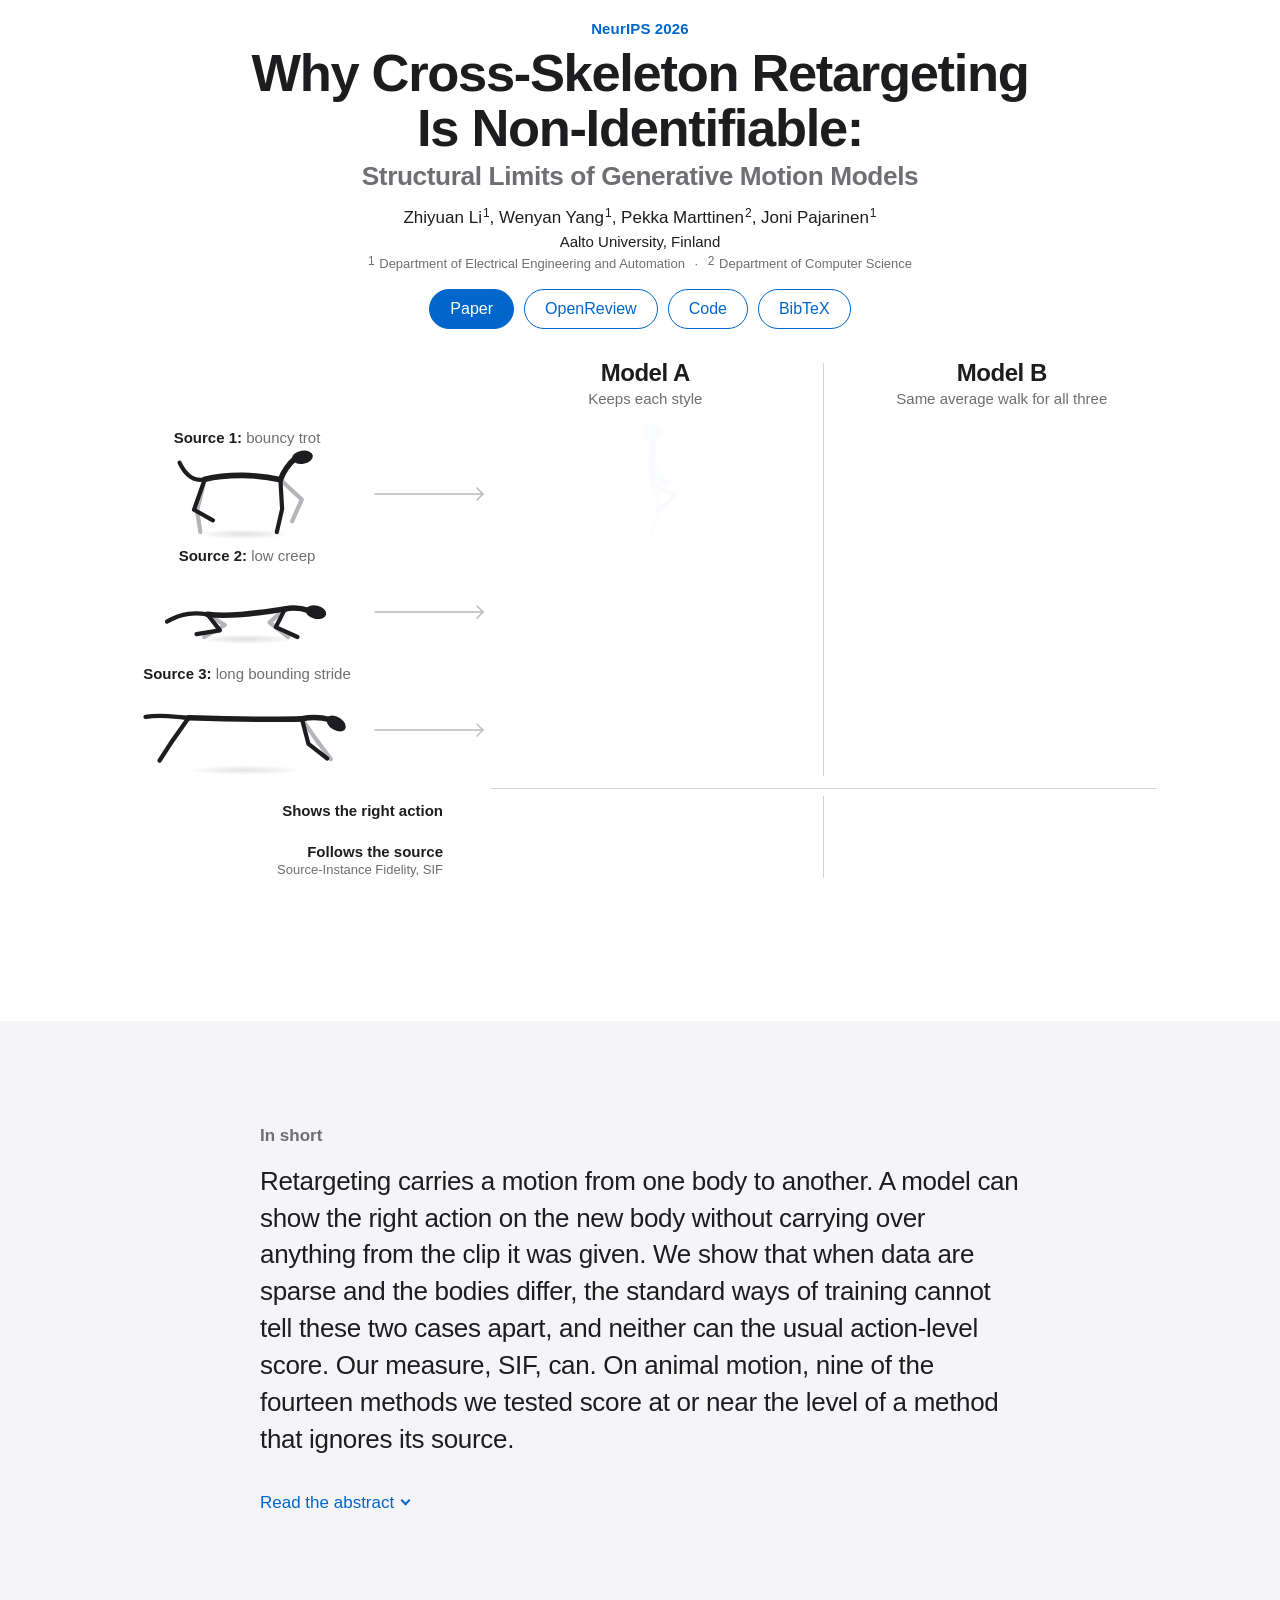
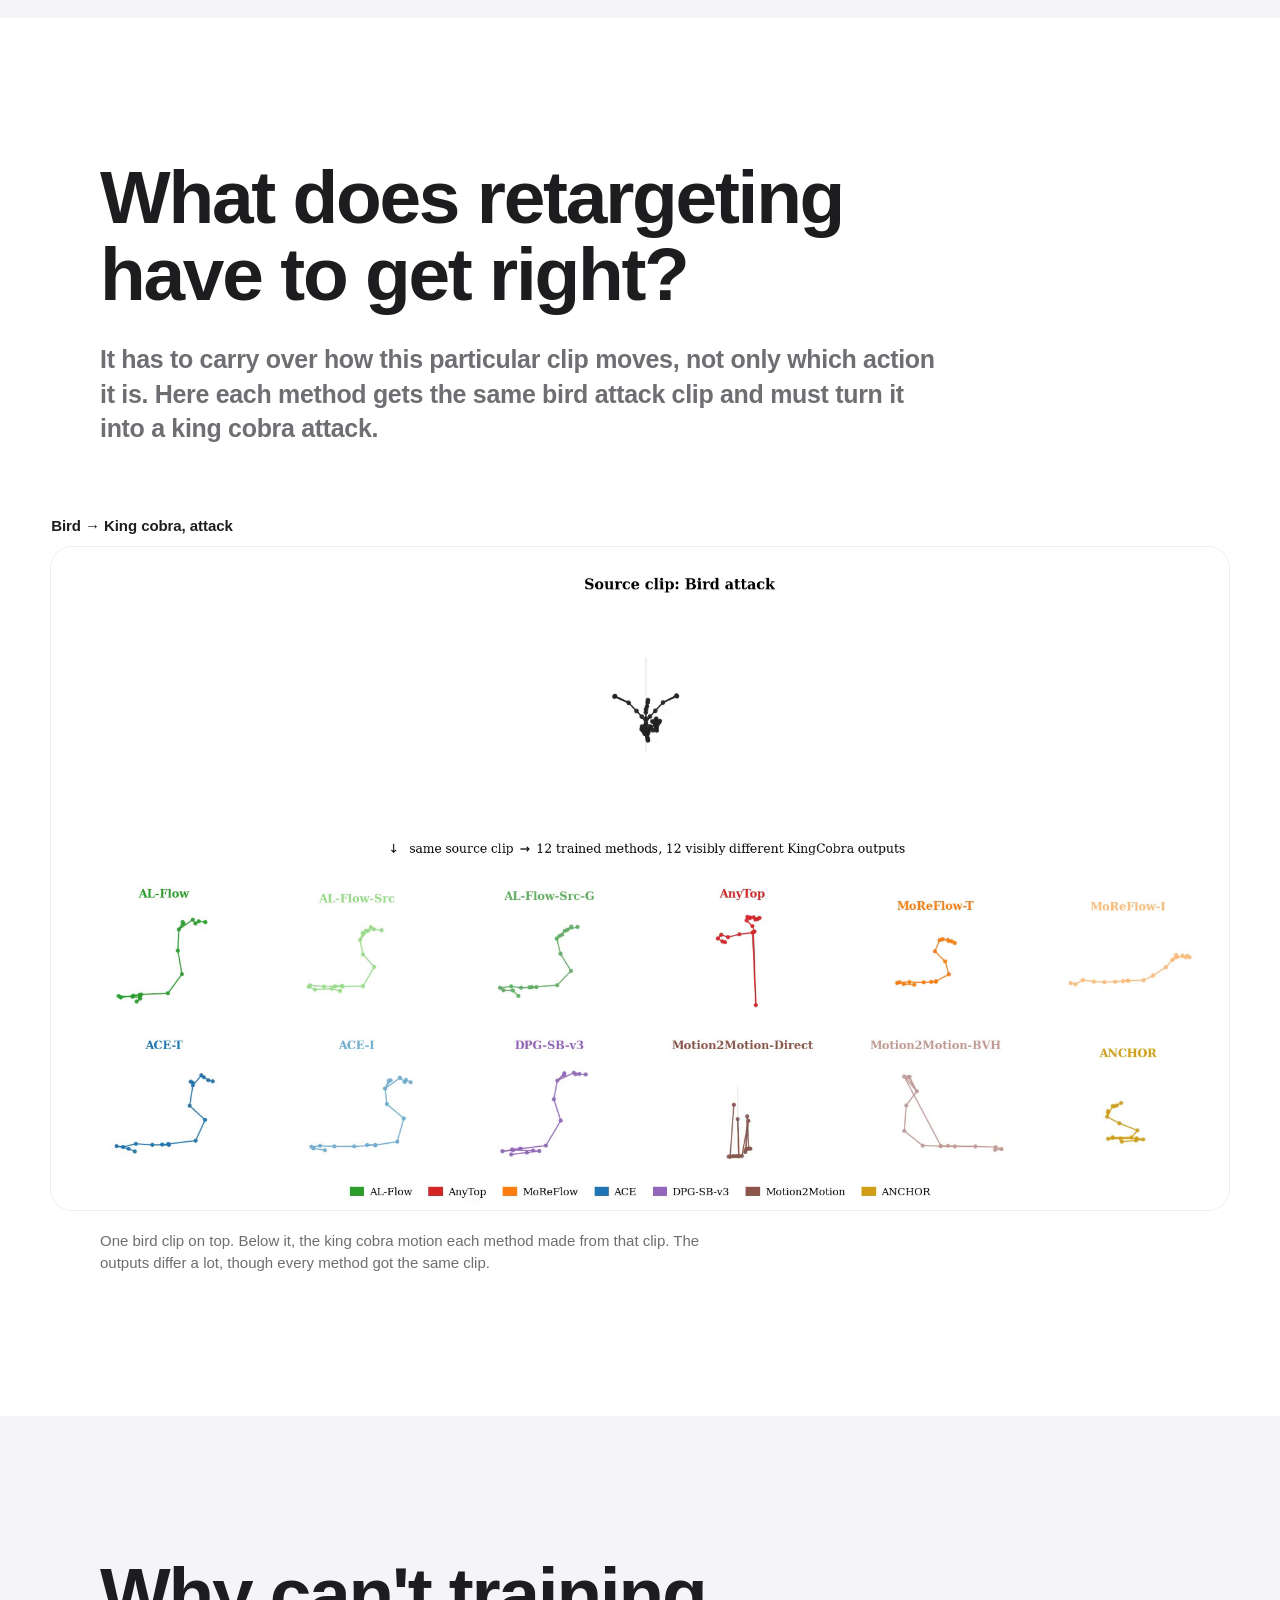
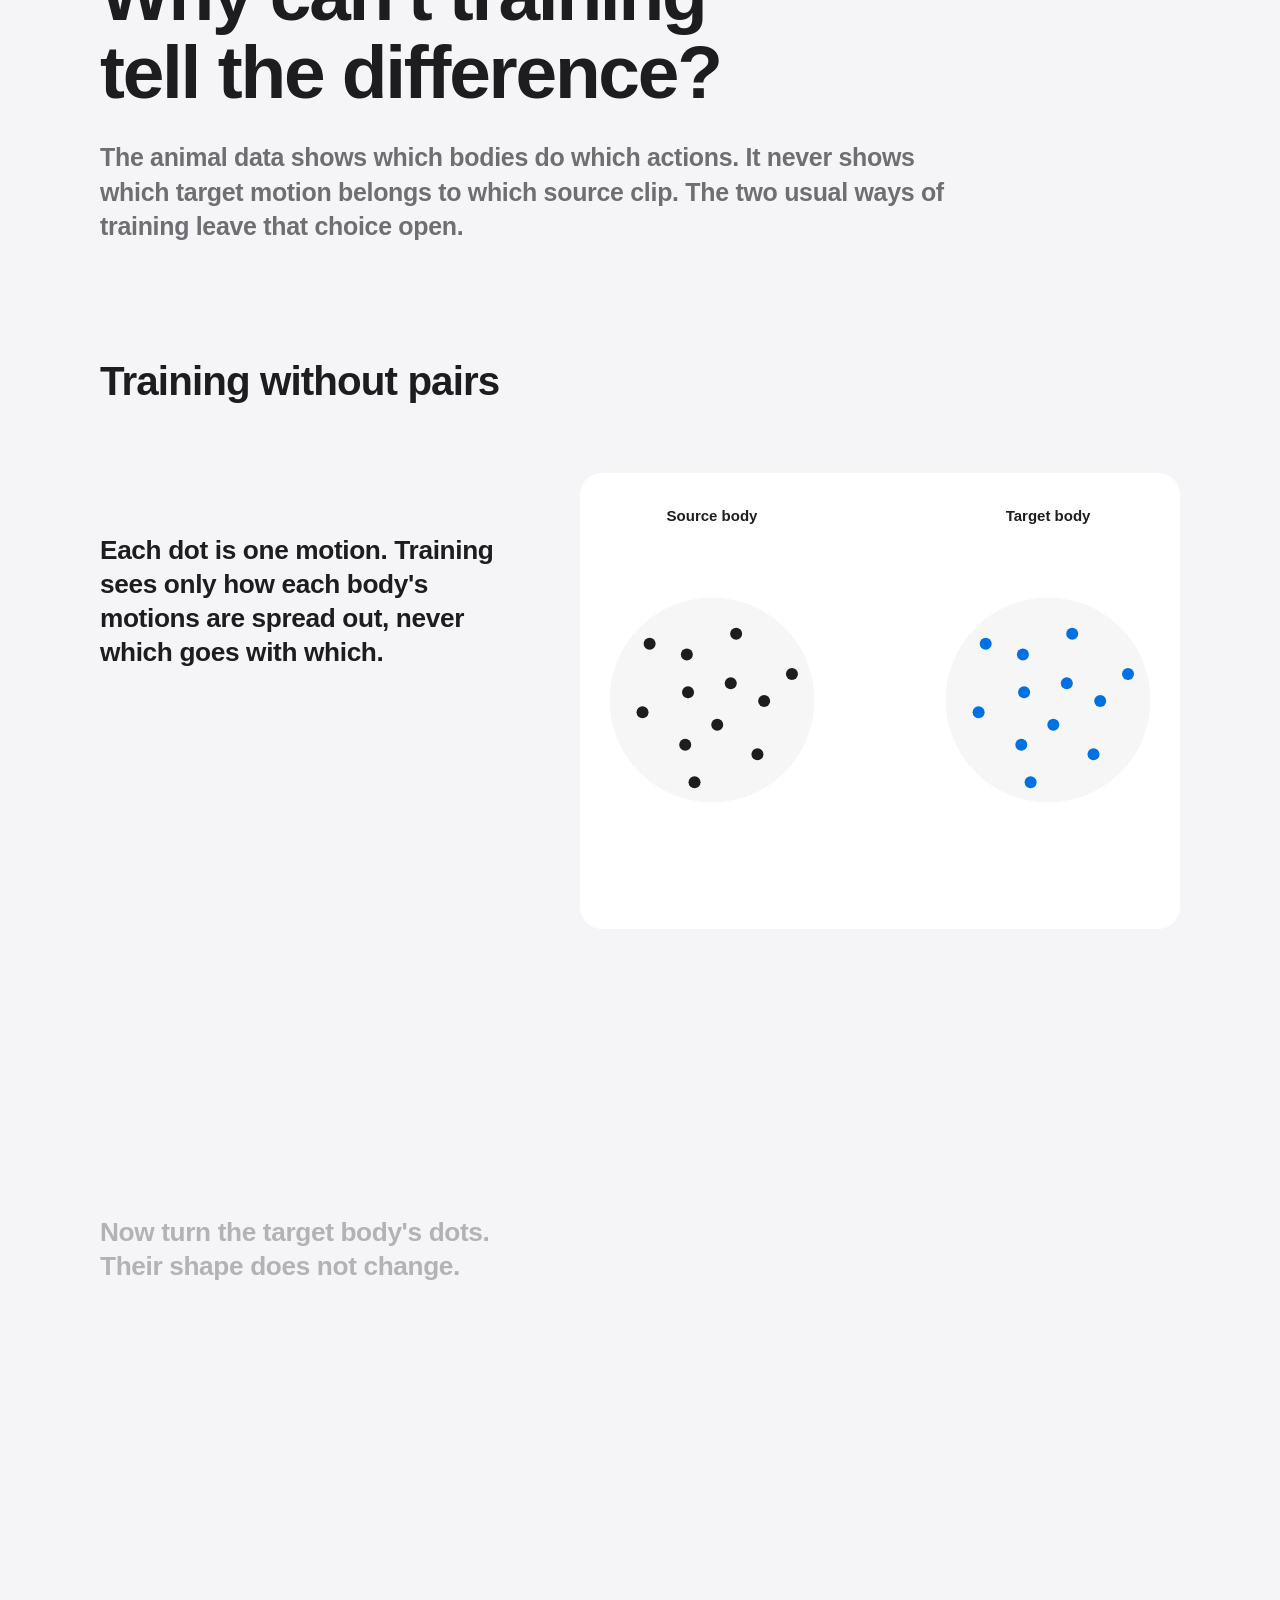
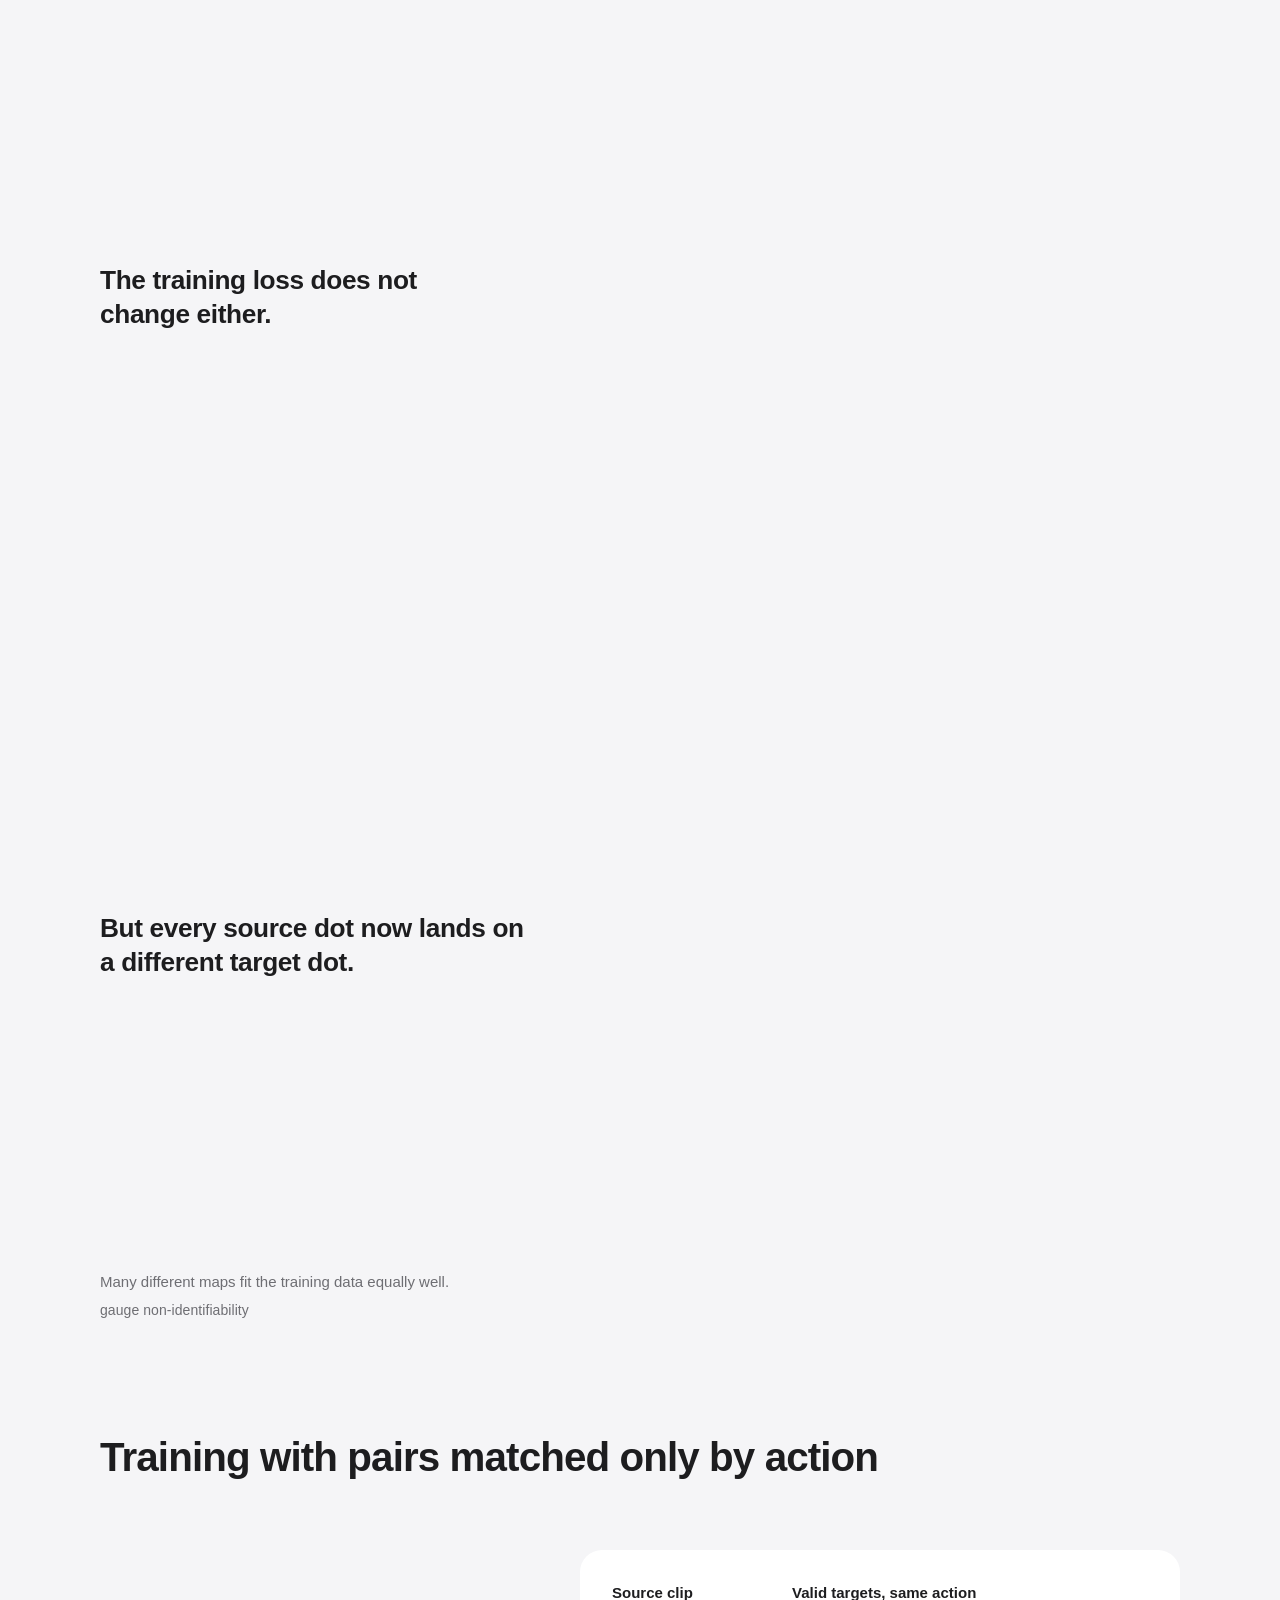
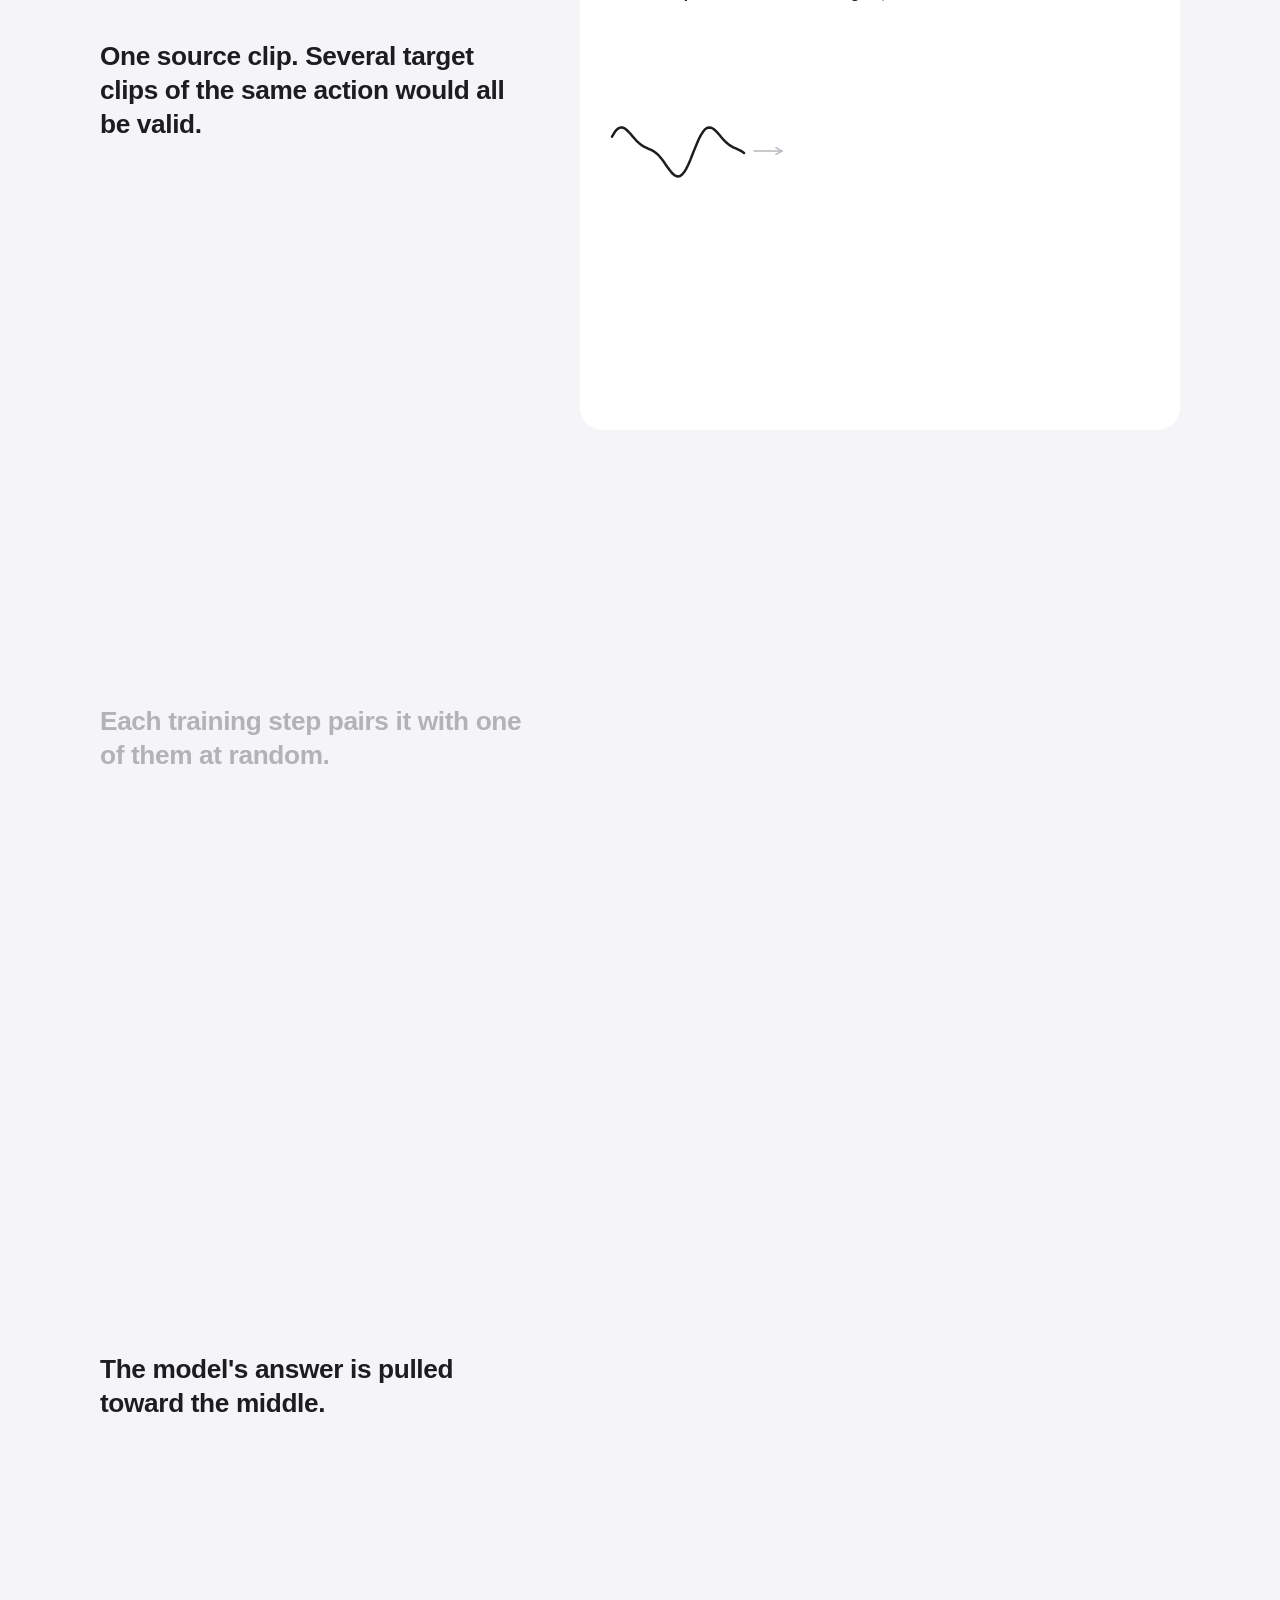
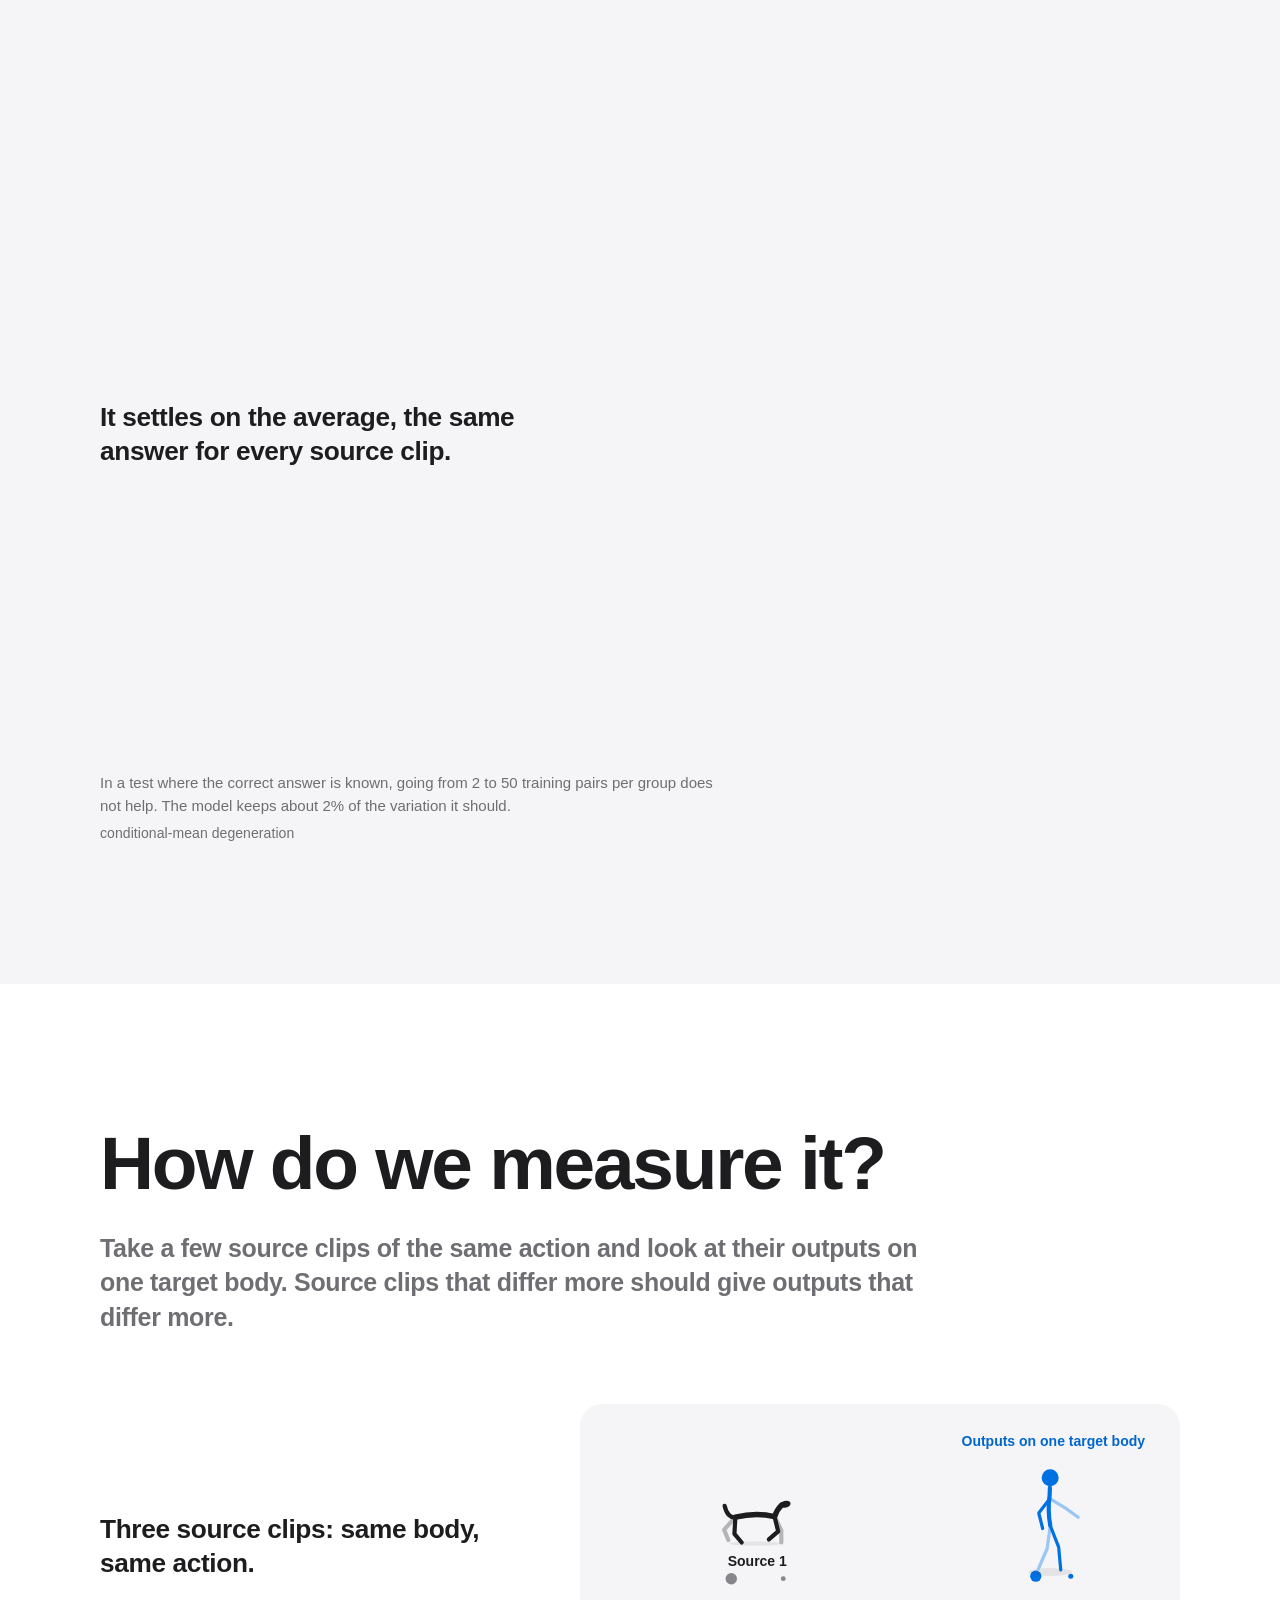
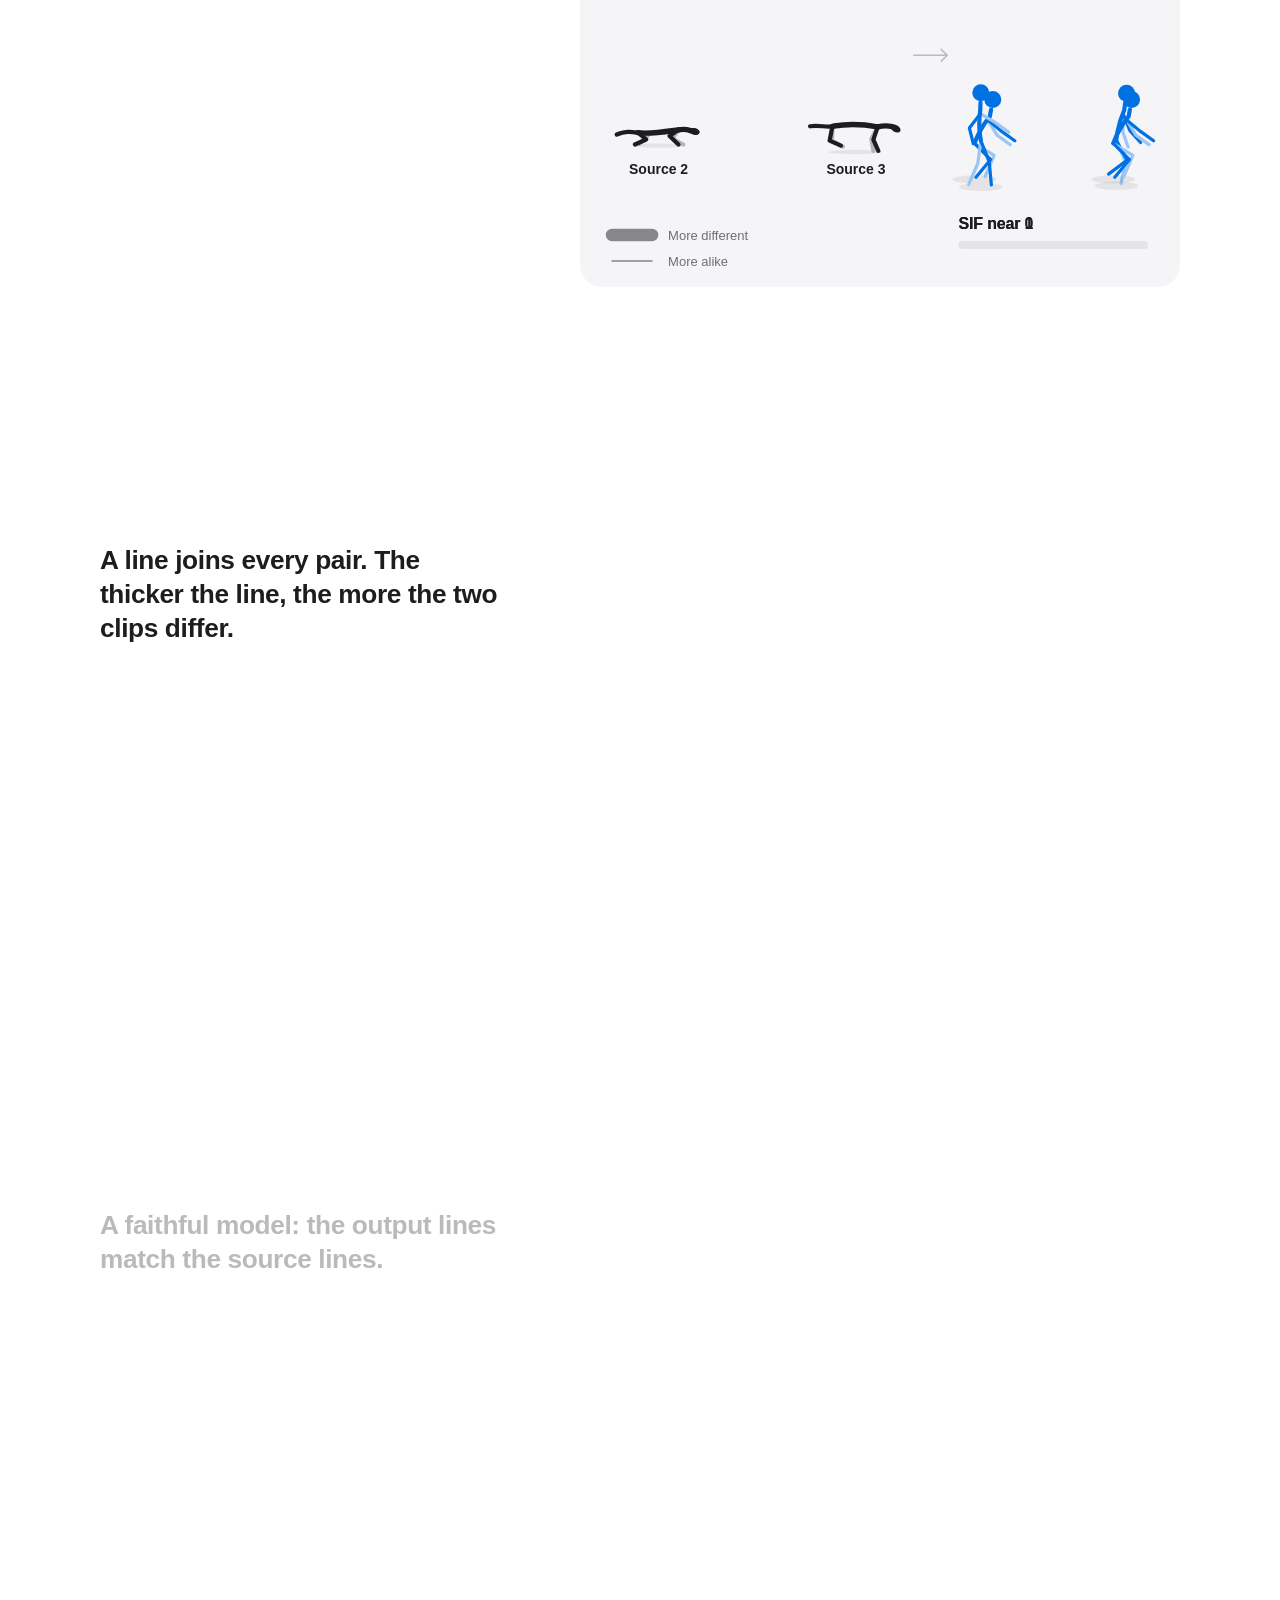
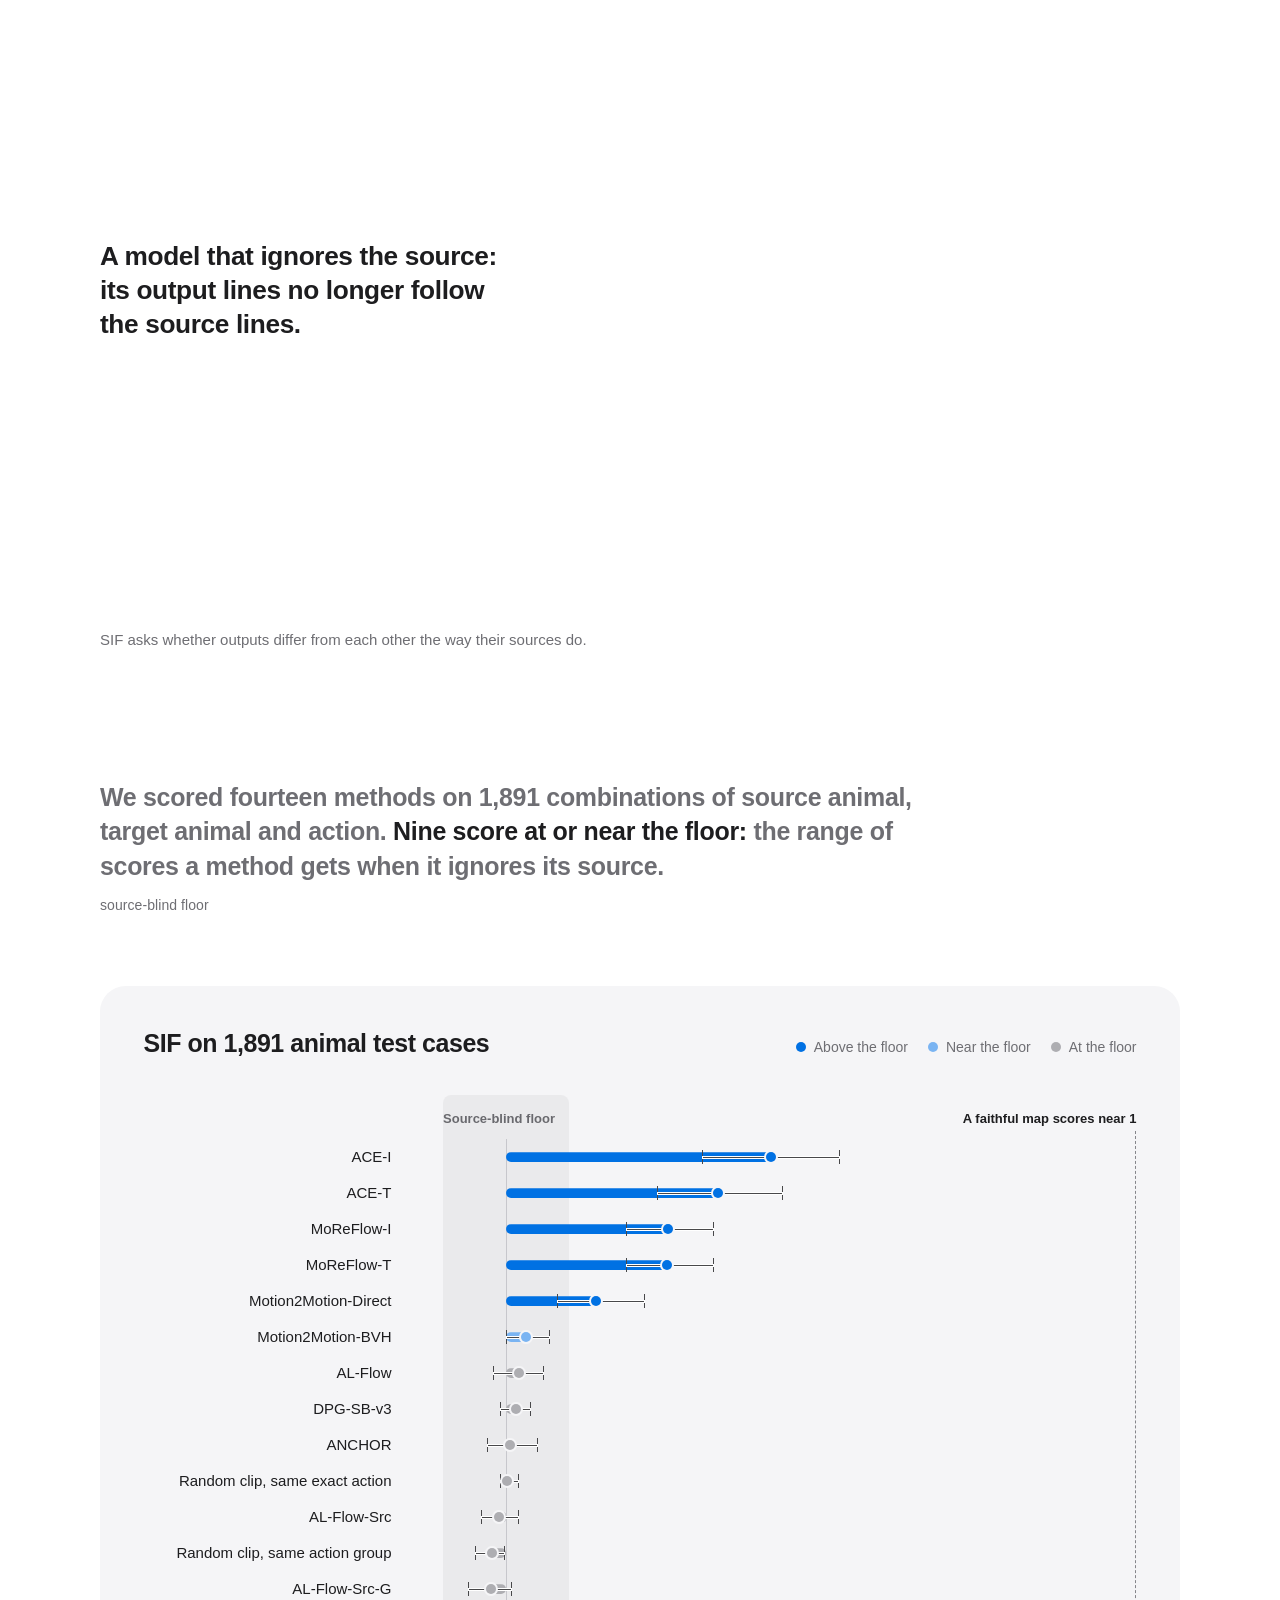
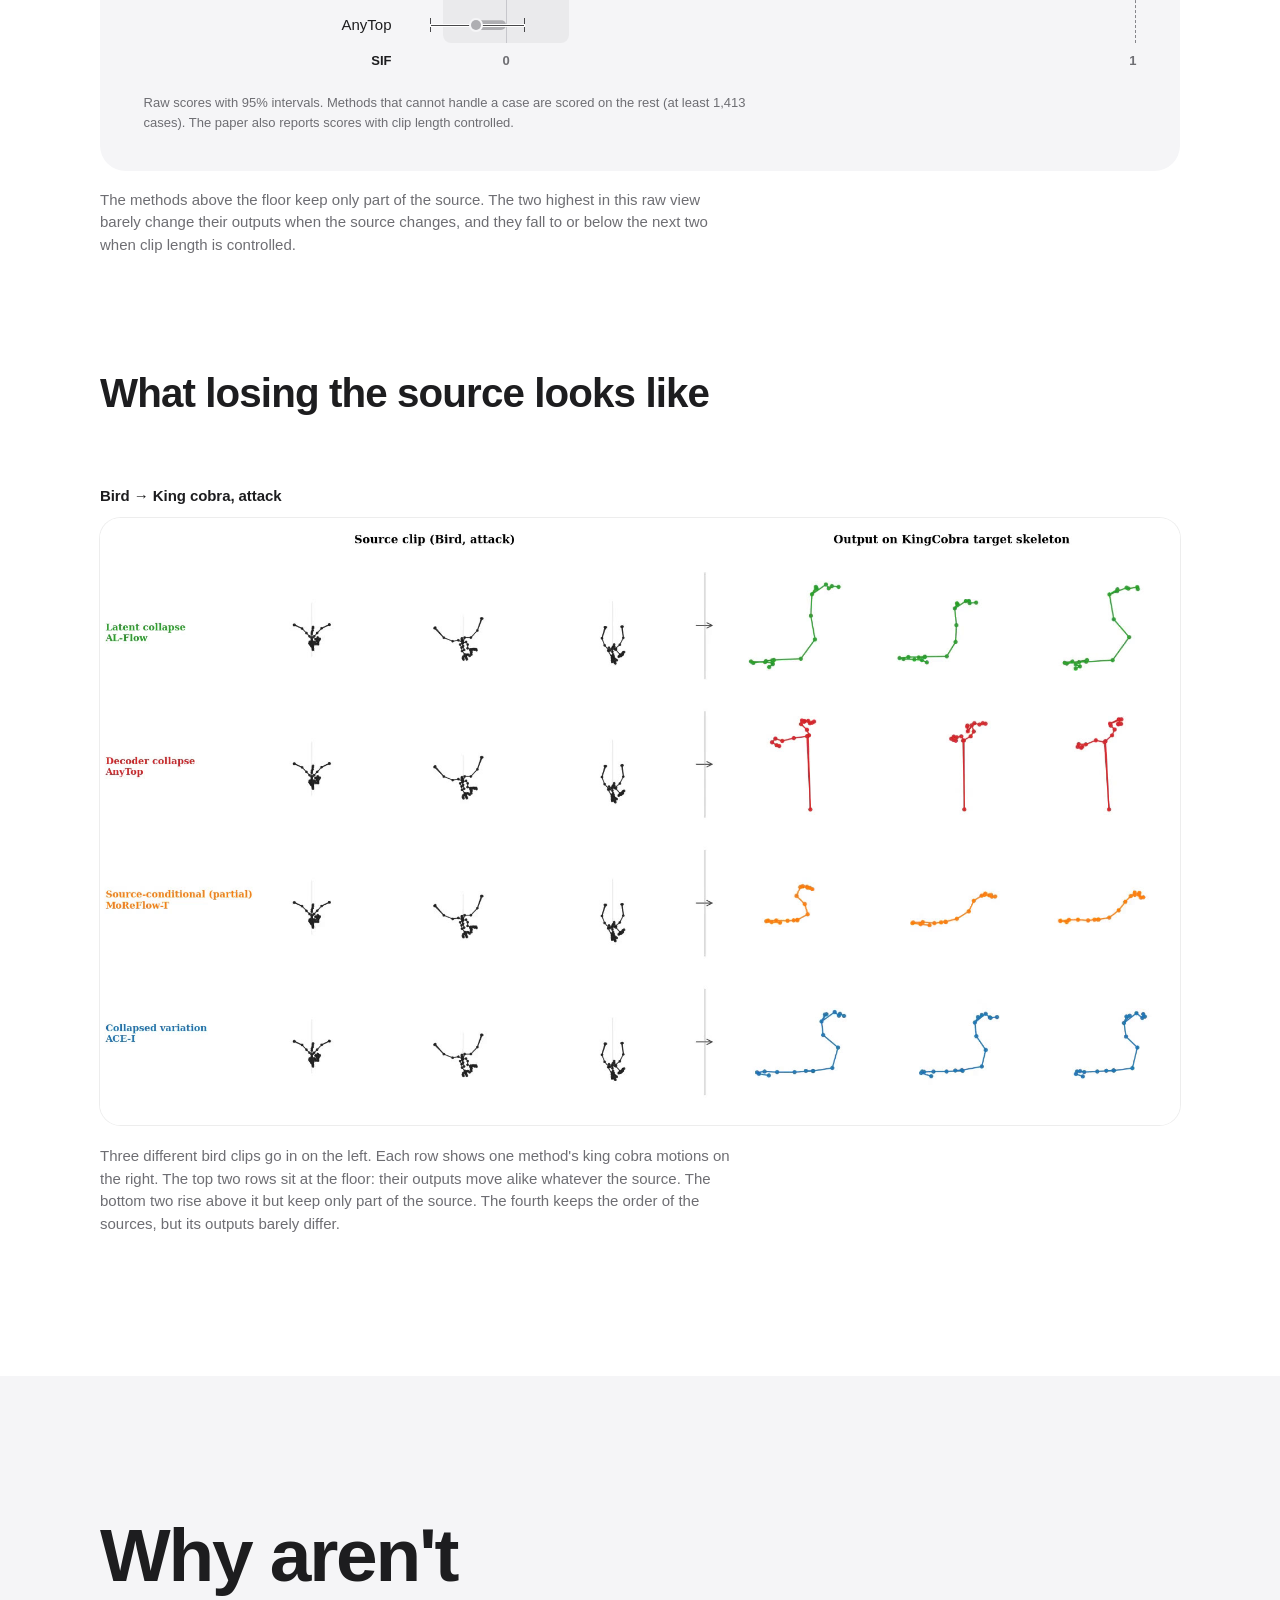
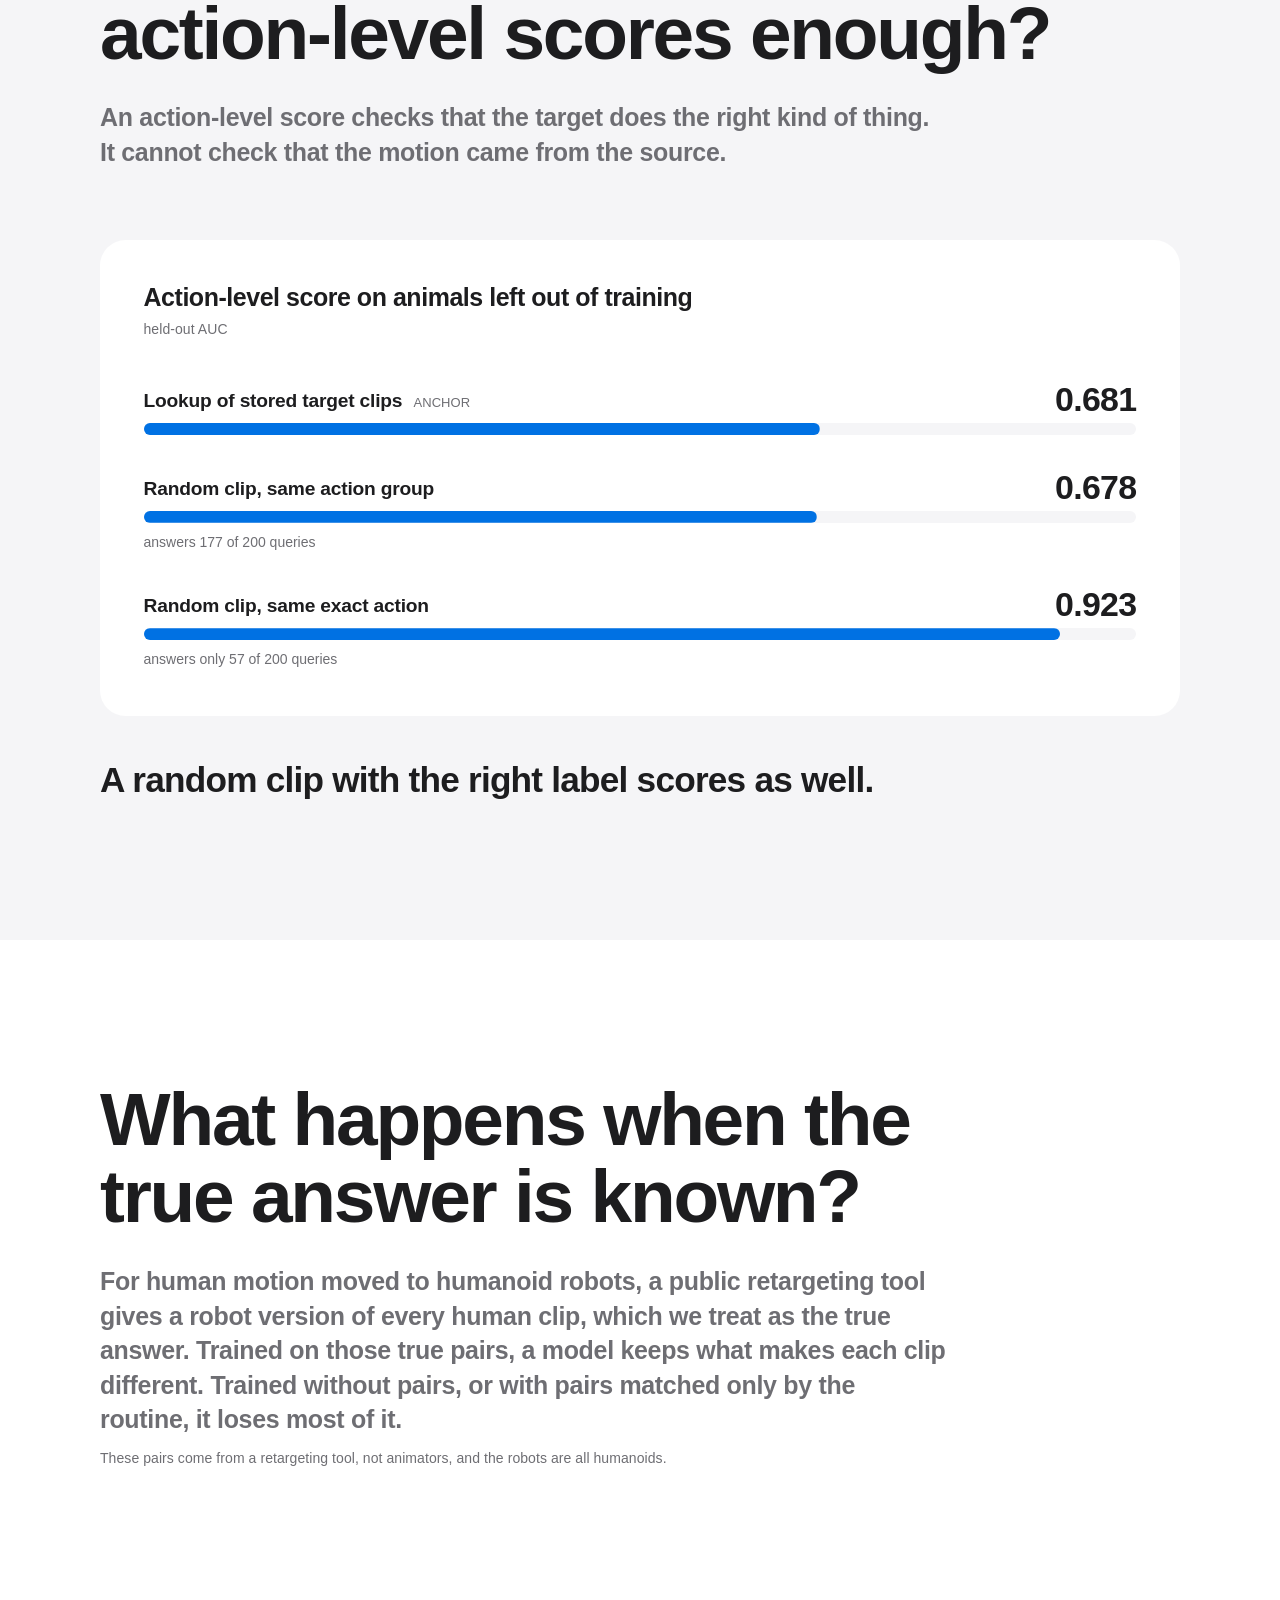
==== commit f957dcdd: "New address in the abstract and paper; forwarding site for the old address" ====
--- a/index.html
+++ b/index.html
@@ -73,7 +73,7 @@
         <p class="lead">Retargeting carries a motion from one body to another. A model can show the right action on the new body without carrying over anything from the clip it was given. We show that when data are sparse and the bodies differ, the standard ways of training cannot tell these two cases apart, and neither can the usual action-level score. Our measure, SIF, can. On animal motion, nine of the fourteen methods we tested score at or near the level of a method that ignores its source.</p>
         <details class="fold">
           <summary>Read the abstract</summary>
-          <p class="fold-body">Cross-skeleton motion generation trains generative models to carry action structure and motion intention from one body to another. Yet a target motion that shows the right action has two explanations that the training data cannot tell apart: the model transferred the source clip, or it recovered a typical motion for the requested action. We show that this ambiguity is structural rather than incidental: under standard generative objectives, the source-conditioned retargeting map is non-identifiable in sparse heterogeneous motion domains. Unpaired distribution matching yields <em>gauge non-identifiability</em>: the latent spaces of different skeletons can be transformed relative to one another without changing the training evidence, so different source-conditioned maps fit it equally well. Sparse paired supervision admits the complementary failure mode, <em>conditional-mean degeneration</em>: when clips are paired only by action, squared-error training converges to an average target motion that ignores the source clip. To make the missing evidence observable, we introduce <em>Source-Instance Fidelity</em> (SIF), a diagnostic that tests whether outputs differ from one another the way their source clips do, with the target skeleton and action held fixed. Under this diagnostic, methods that succeed at the standard action-level test on animal motion data often sit at the <em>source-blind floor</em>, while the methods that rise above it retain only a partial relational signal. Retargeting therefore needs objectives and evaluations that can identify the source-conditioned map it claims to learn. Project page: <a href="https://keen-semolina-09811d.netlify.app/" target="_blank" rel="noopener noreferrer">https://keen-semolina-09811d.netlify.app/</a>.</p>
+          <p class="fold-body">Cross-skeleton motion generation trains generative models to carry action structure and motion intention from one body to another. Yet a target motion that shows the right action has two explanations that the training data cannot tell apart: the model transferred the source clip, or it recovered a typical motion for the requested action. We show that this ambiguity is structural rather than incidental: under standard generative objectives, the source-conditioned retargeting map is non-identifiable in sparse heterogeneous motion domains. Unpaired distribution matching yields <em>gauge non-identifiability</em>: the latent spaces of different skeletons can be transformed relative to one another without changing the training evidence, so different source-conditioned maps fit it equally well. Sparse paired supervision admits the complementary failure mode, <em>conditional-mean degeneration</em>: when clips are paired only by action, squared-error training converges to an average target motion that ignores the source clip. To make the missing evidence observable, we introduce <em>Source-Instance Fidelity</em> (SIF), a diagnostic that tests whether outputs differ from one another the way their source clips do, with the target skeleton and action held fixed. Under this diagnostic, methods that succeed at the standard action-level test on animal motion data often sit at the <em>source-blind floor</em>, while the methods that rise above it retain only a partial relational signal. Retargeting therefore needs objectives and evaluations that can identify the source-conditioned map it claims to learn. Project page: <a href="https://cross-skeleton-retargeting.netlify.app/" target="_blank" rel="noopener noreferrer">https://cross-skeleton-retargeting.netlify.app/</a>.</p>
         </details>
       </div>
     </section>
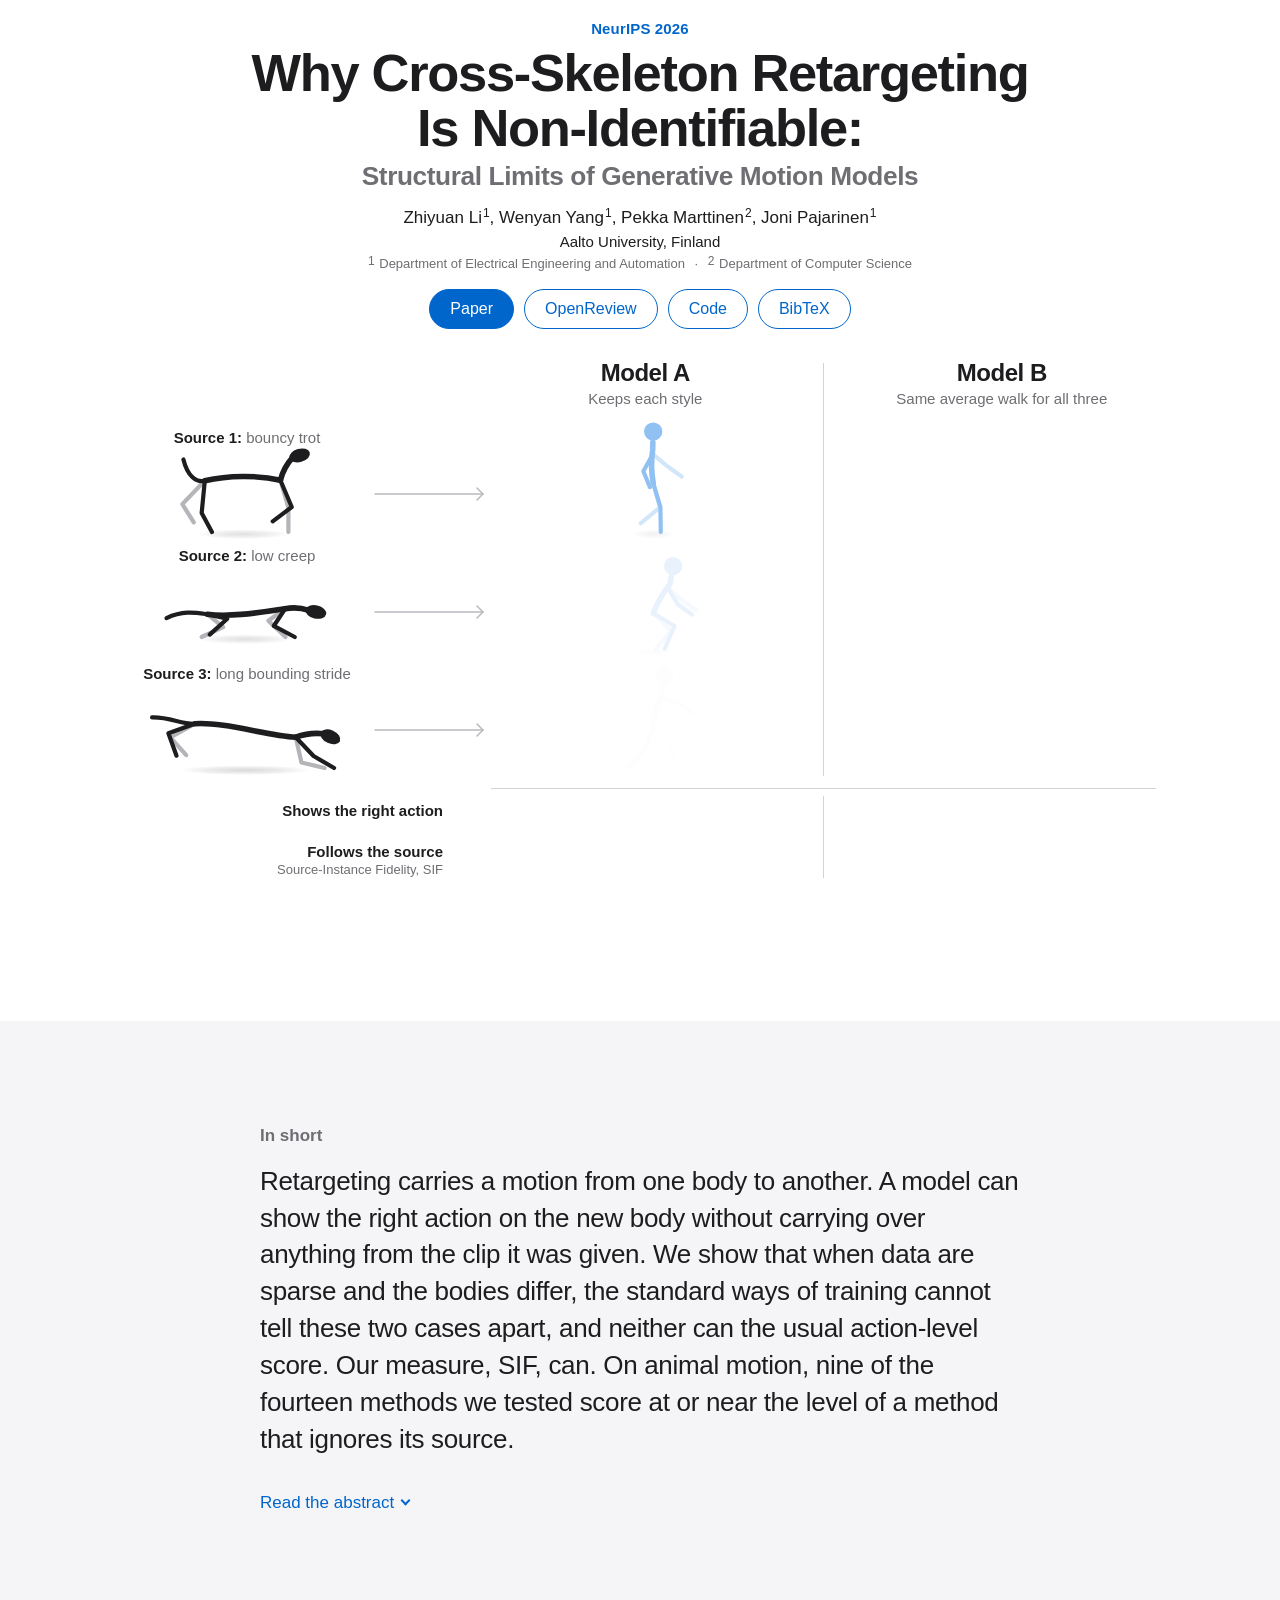
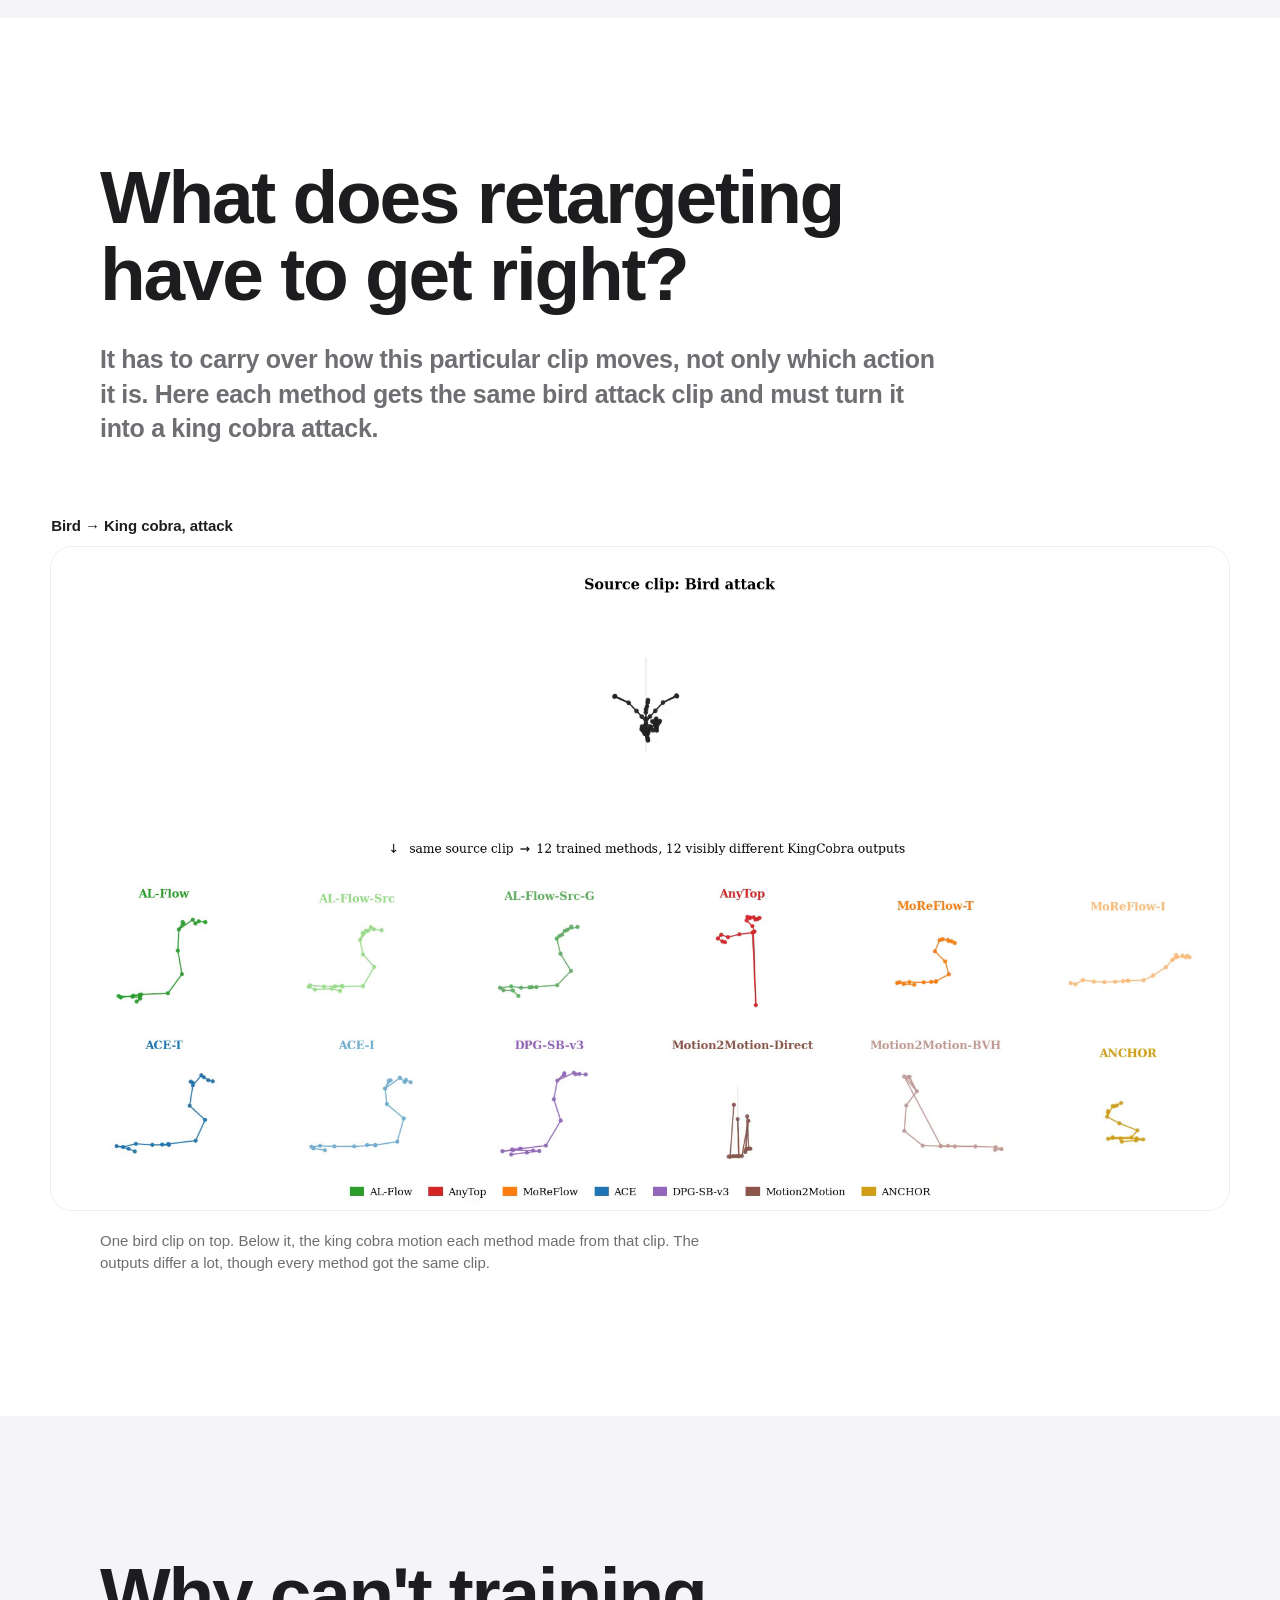
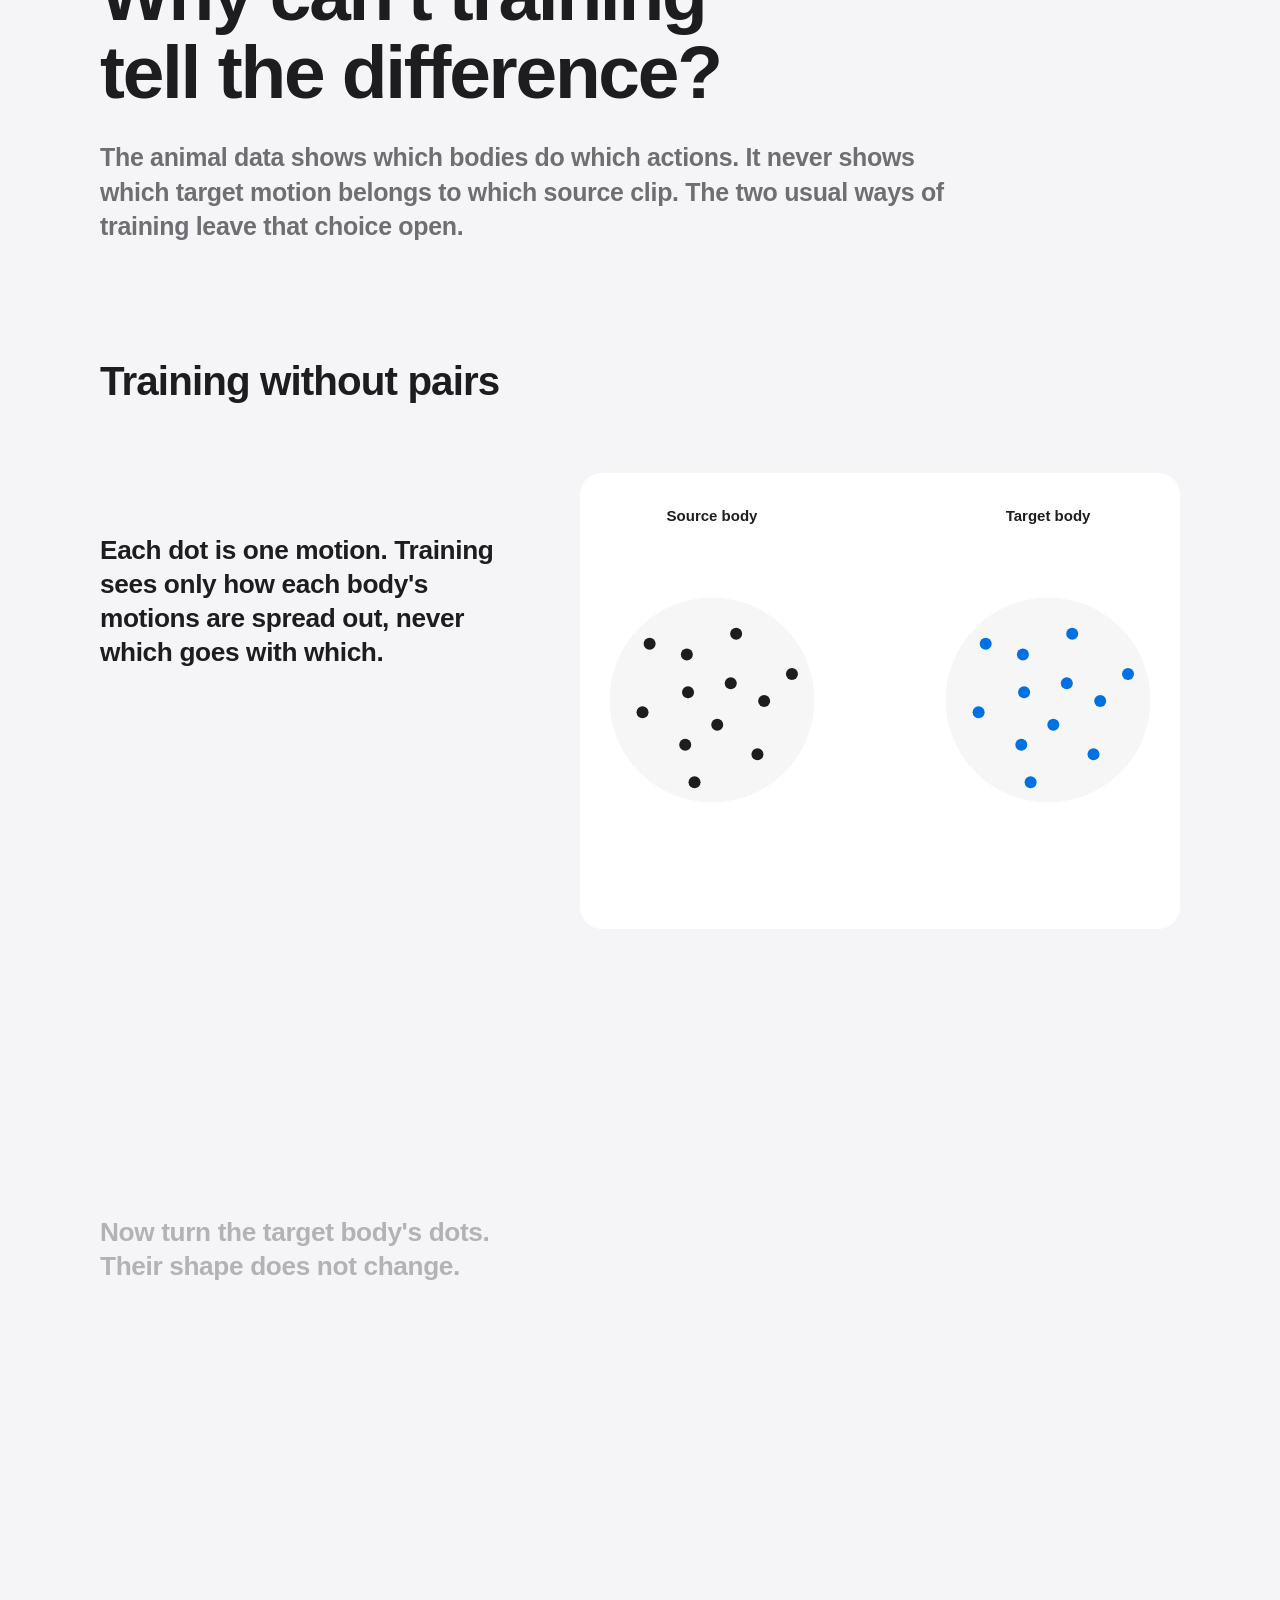
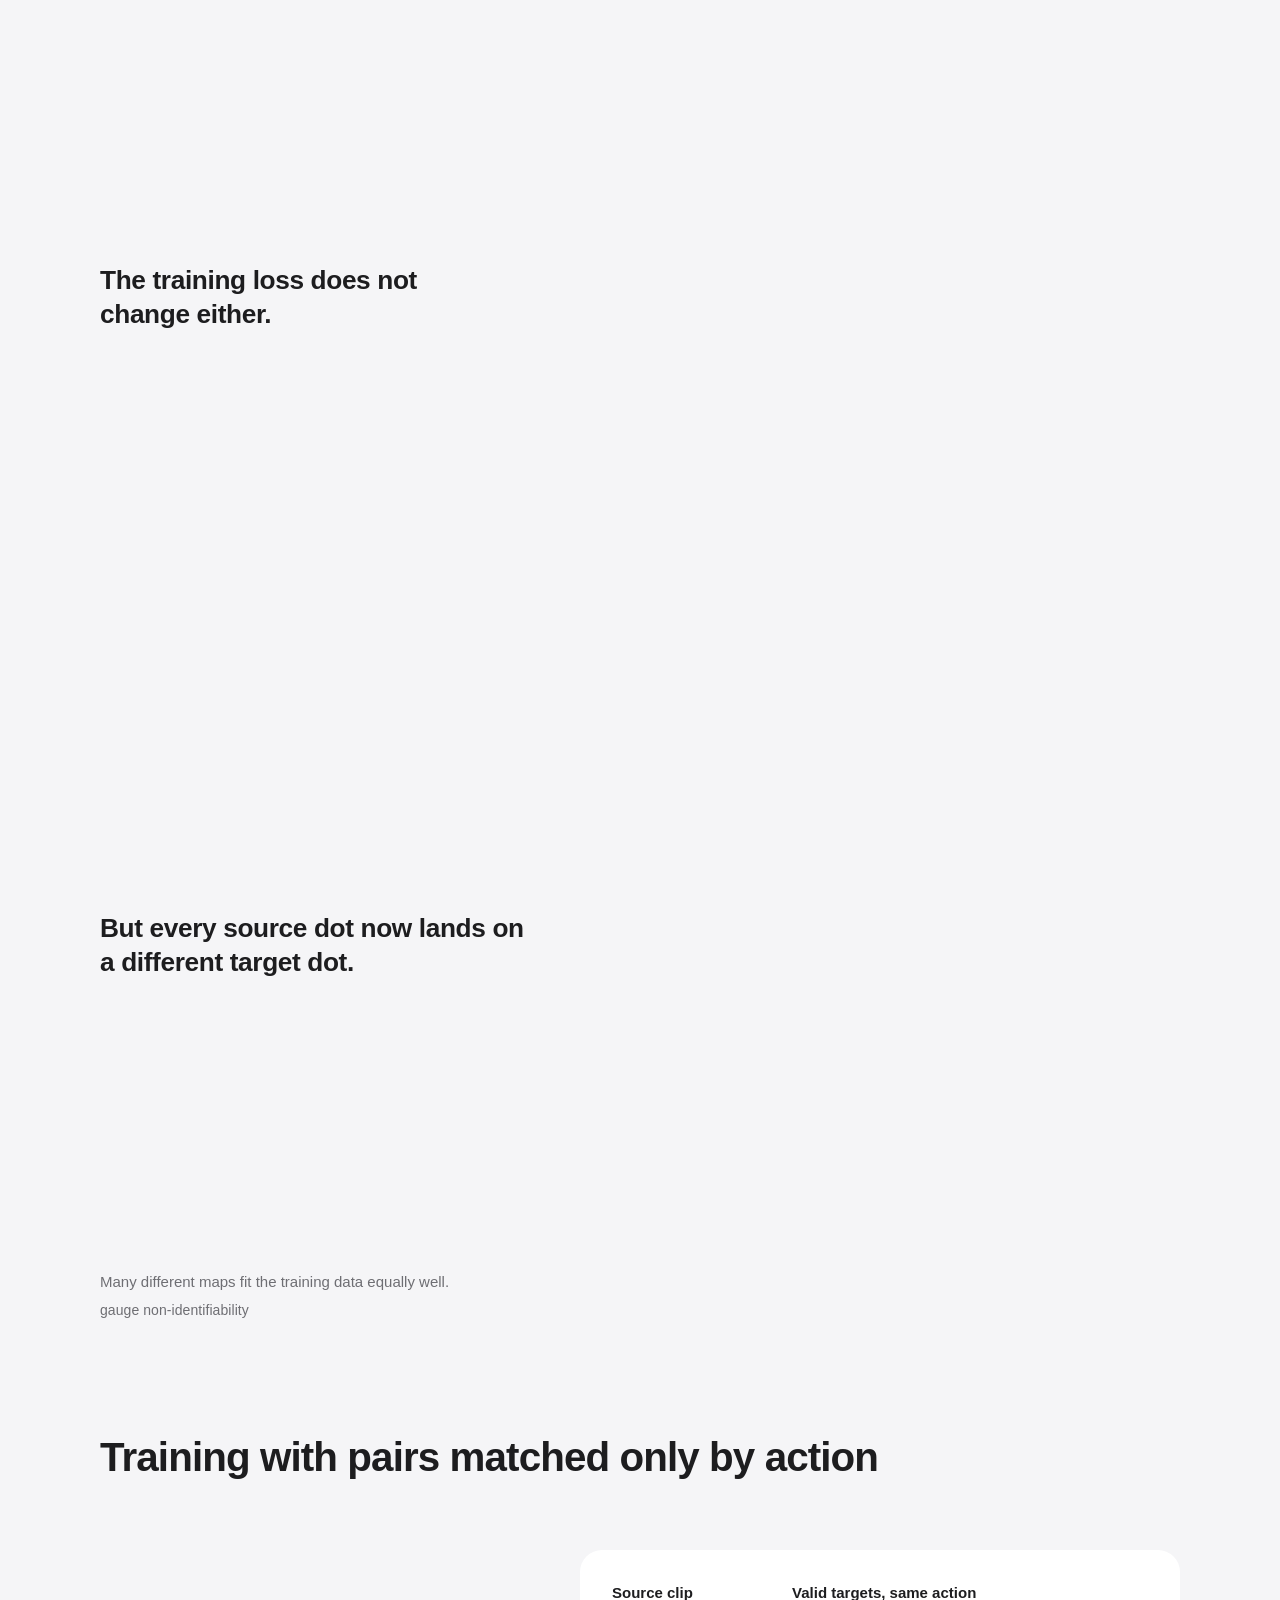
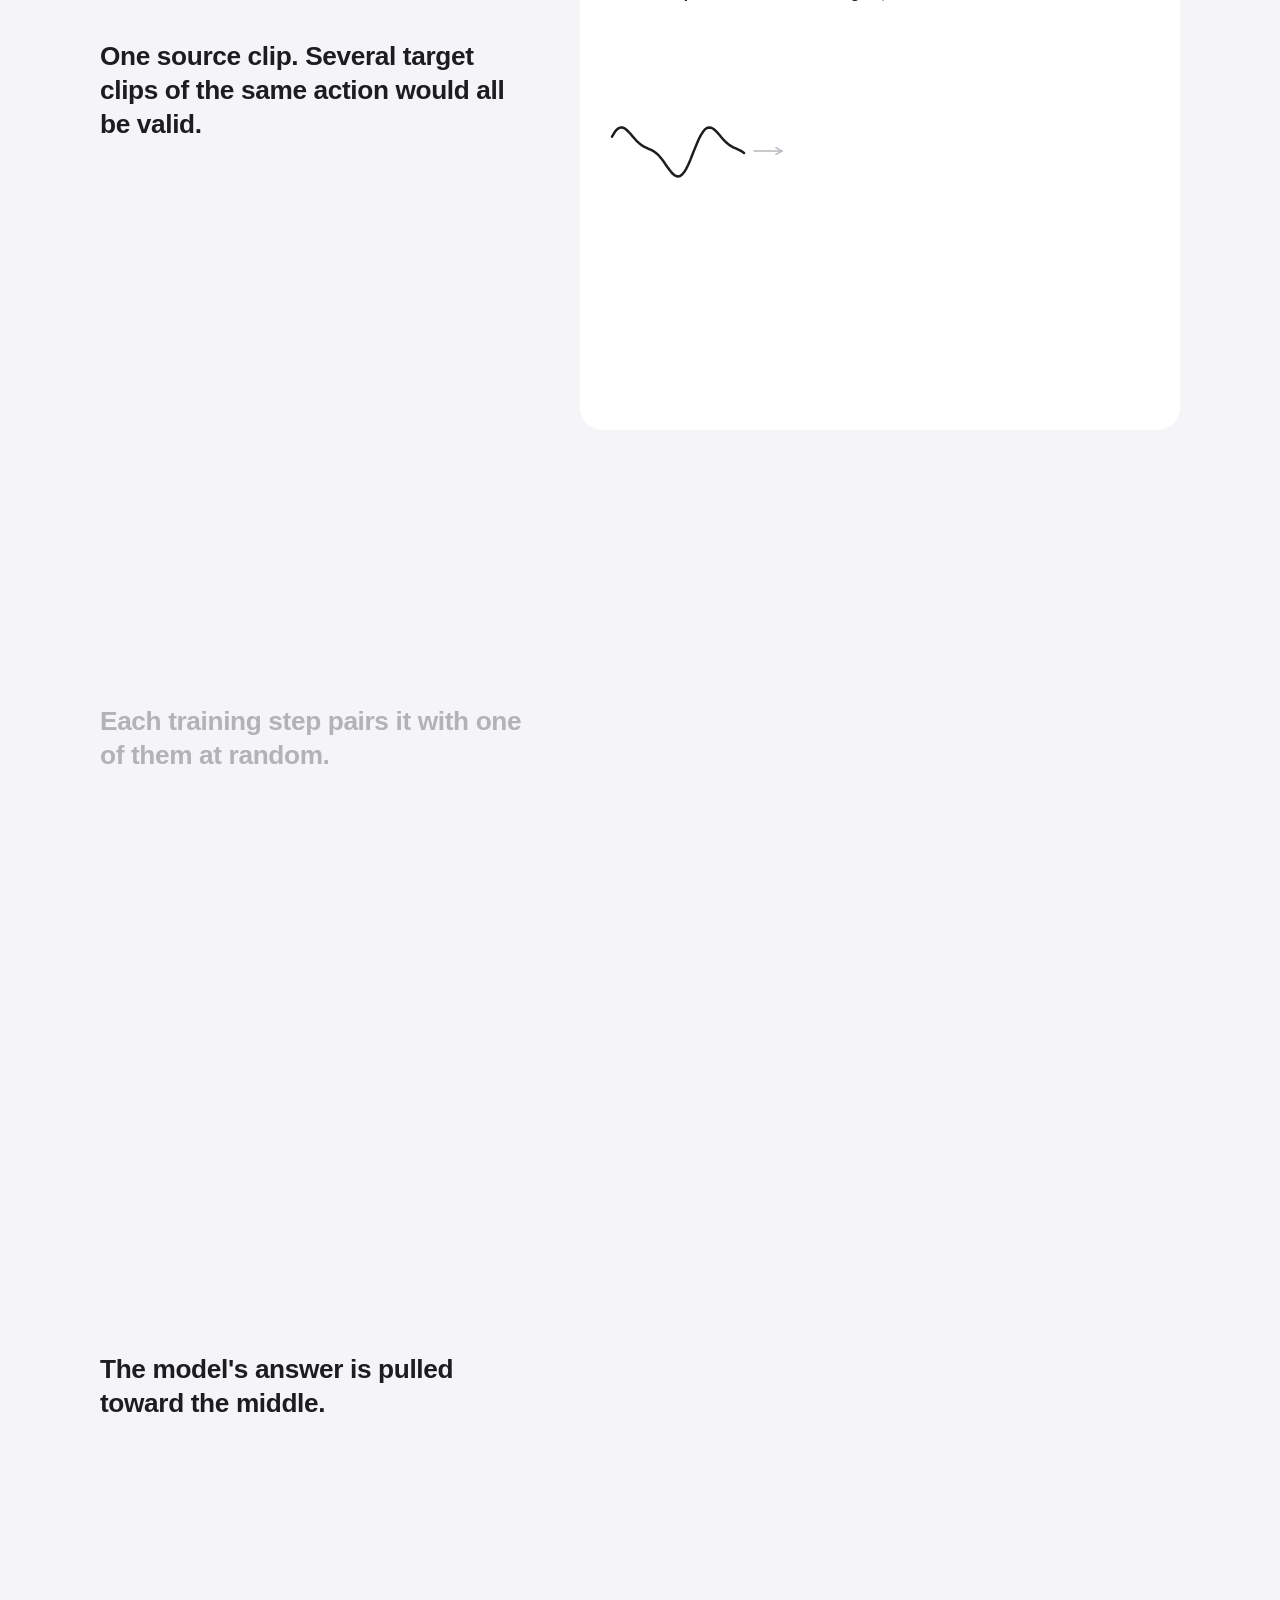
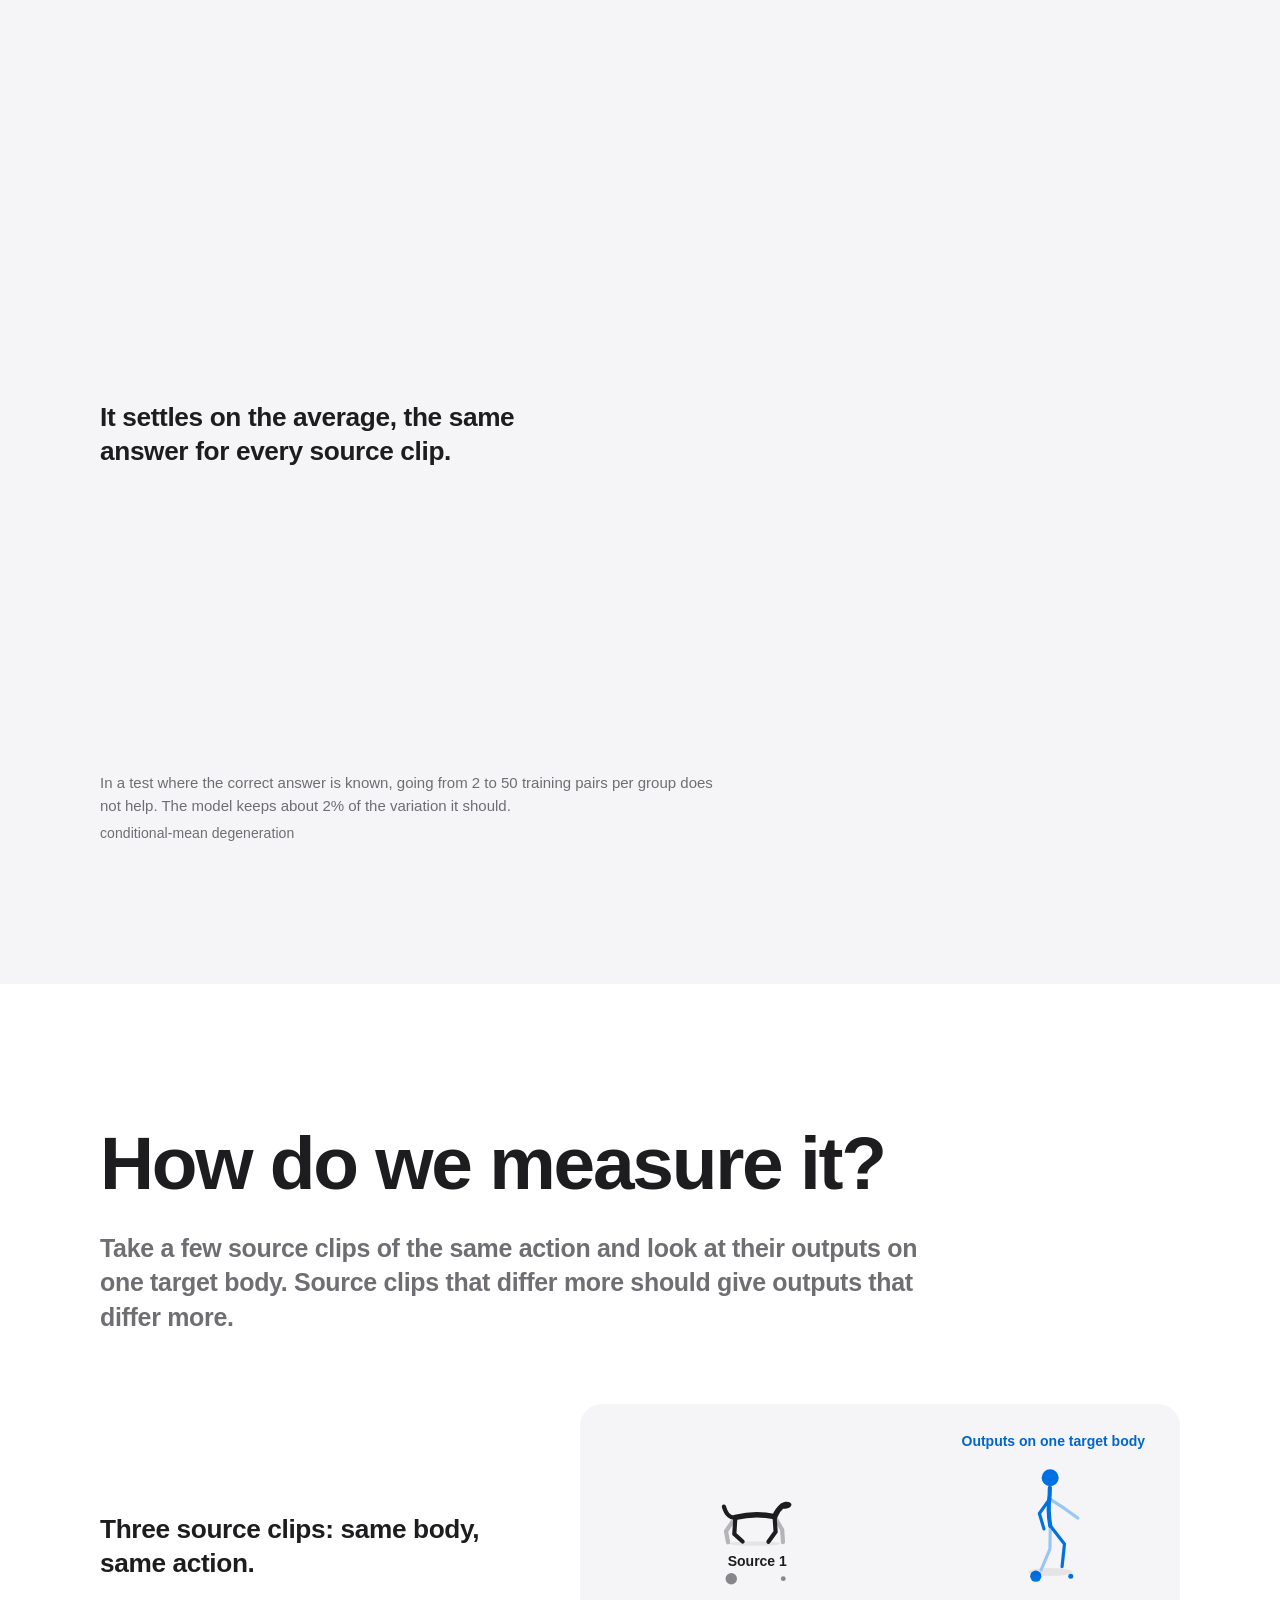
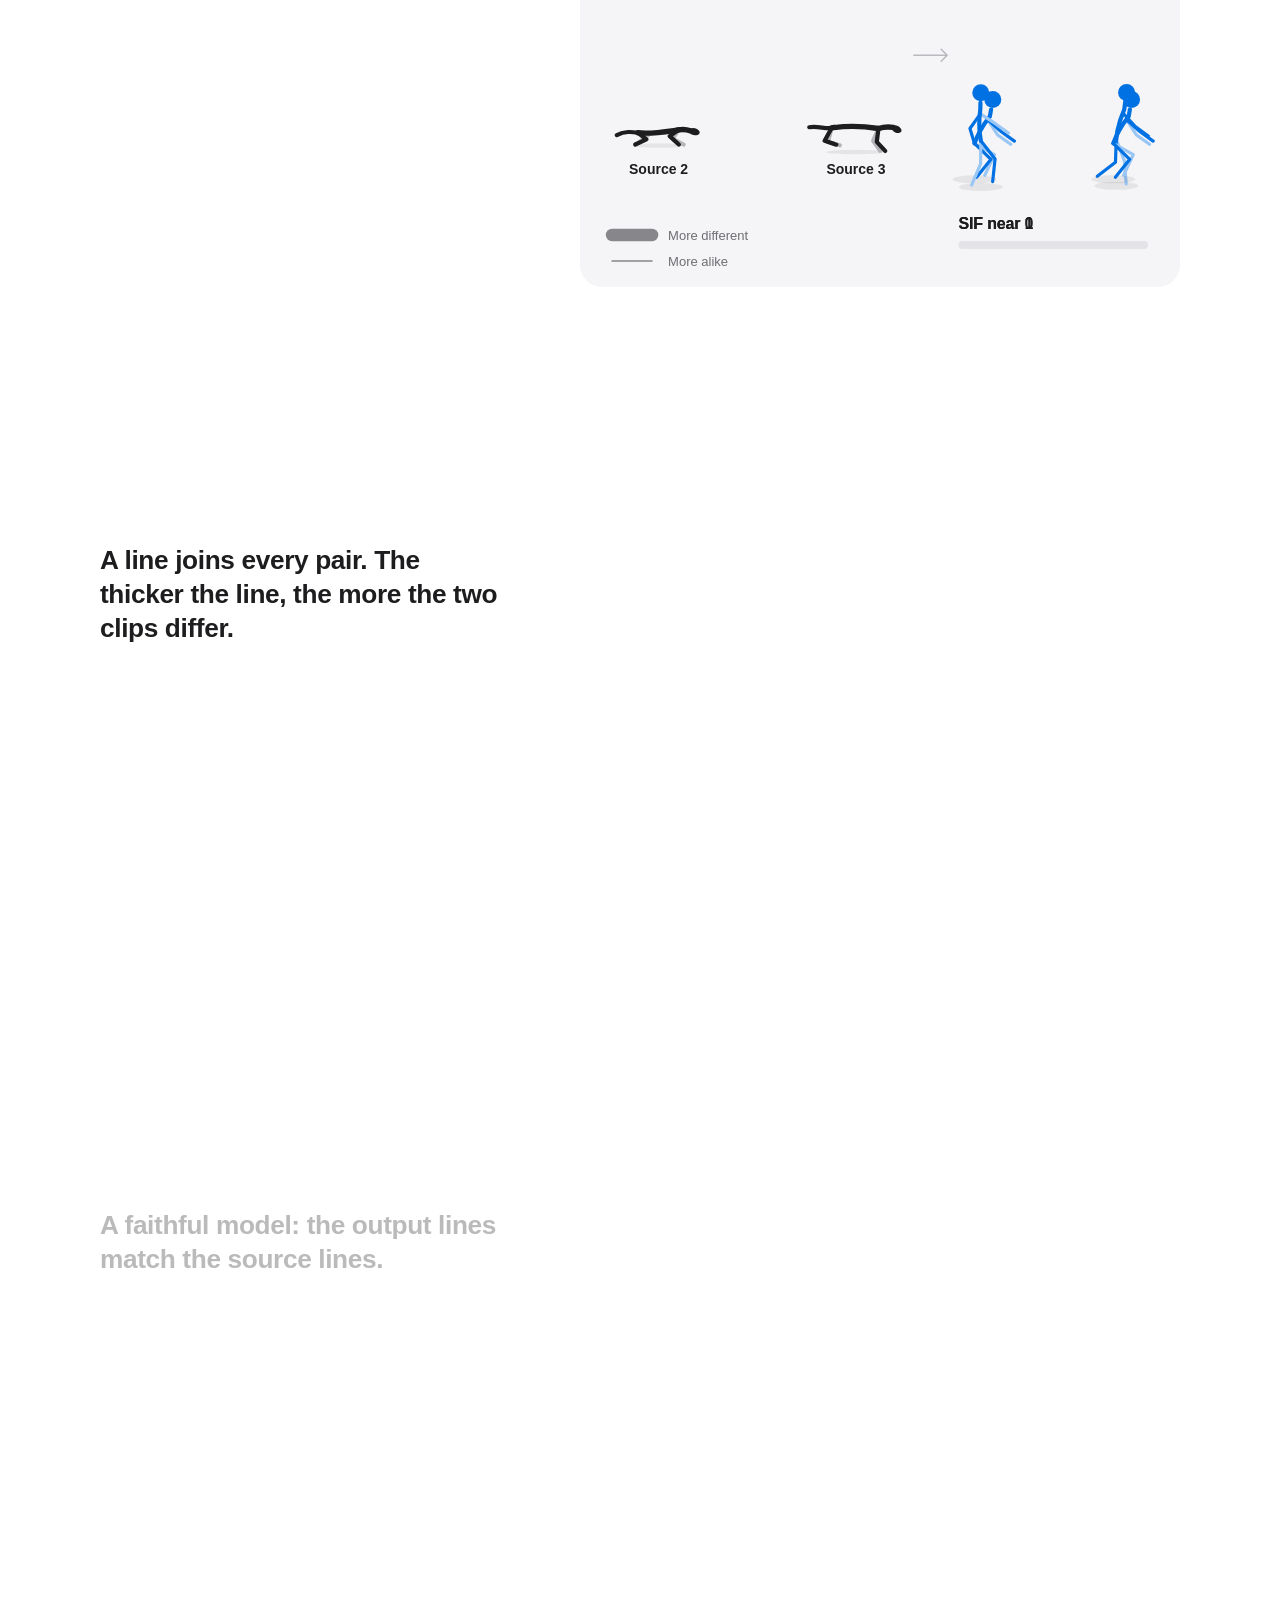
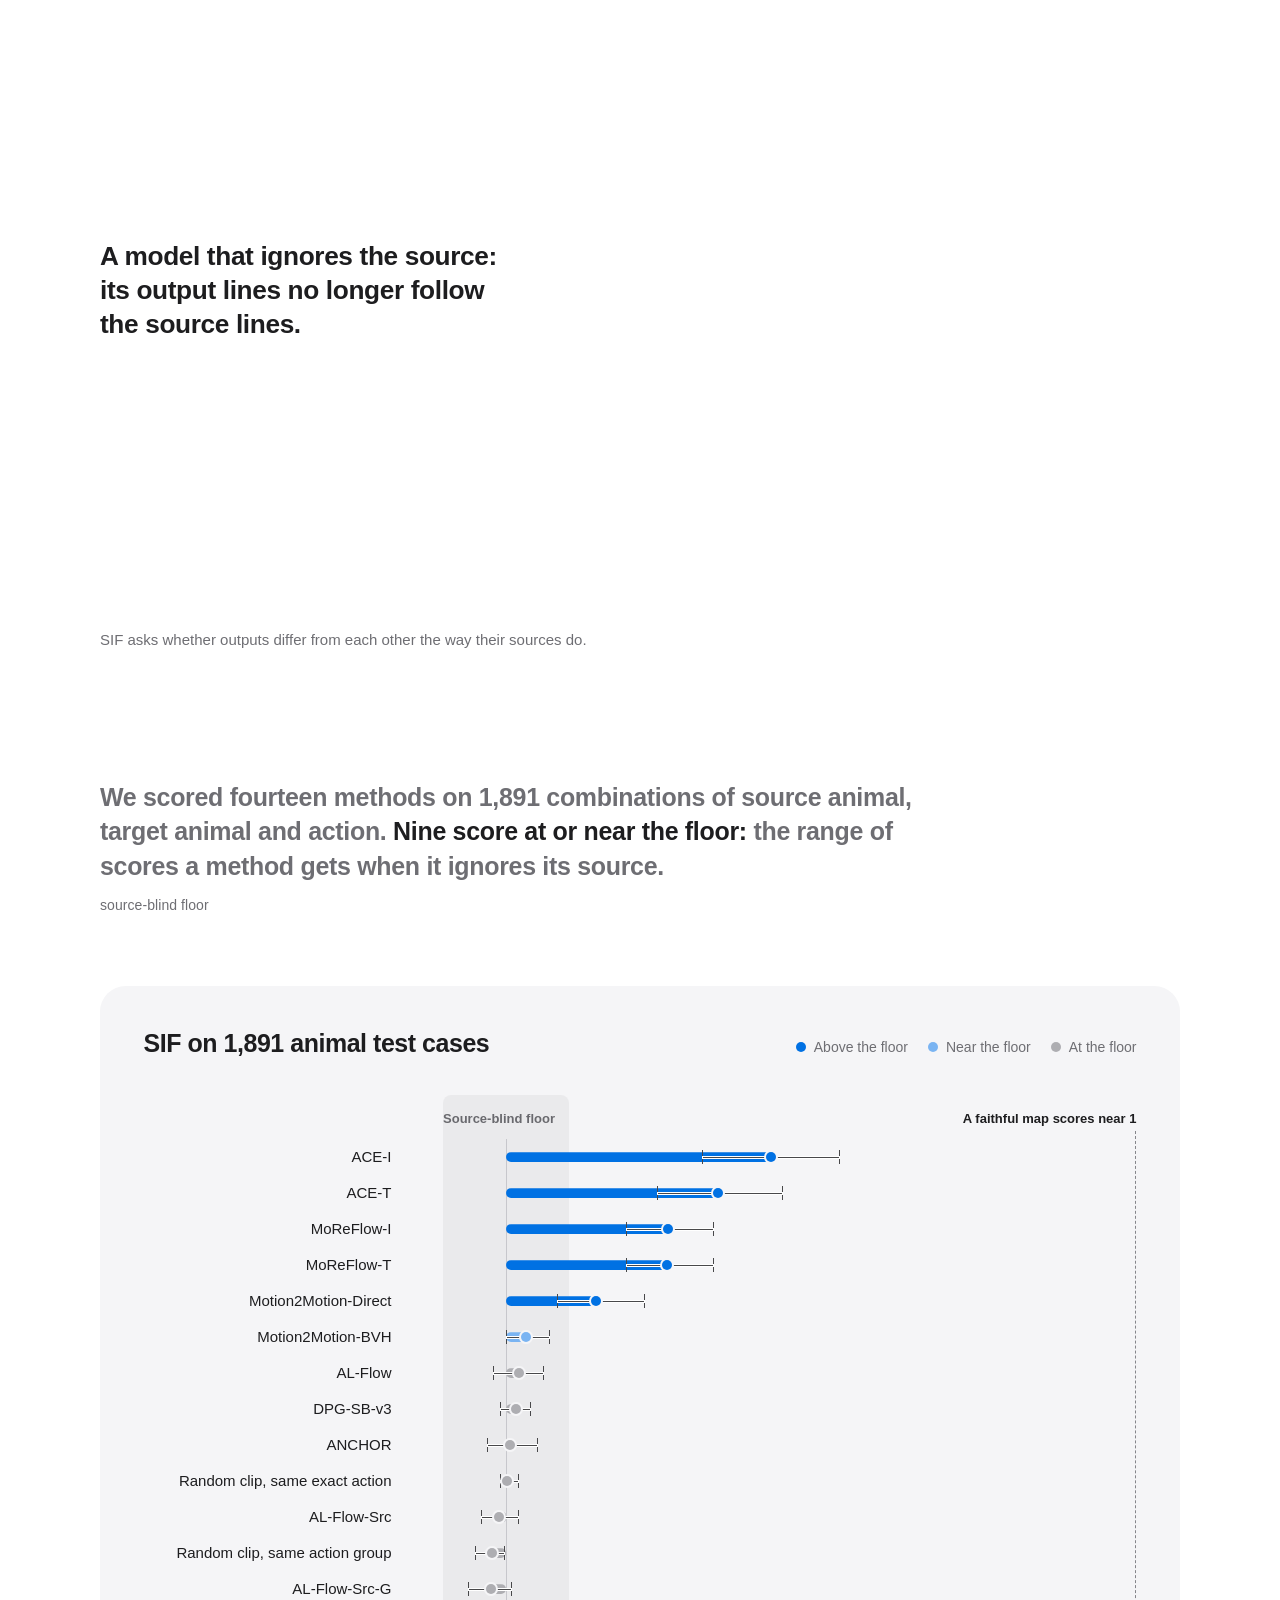
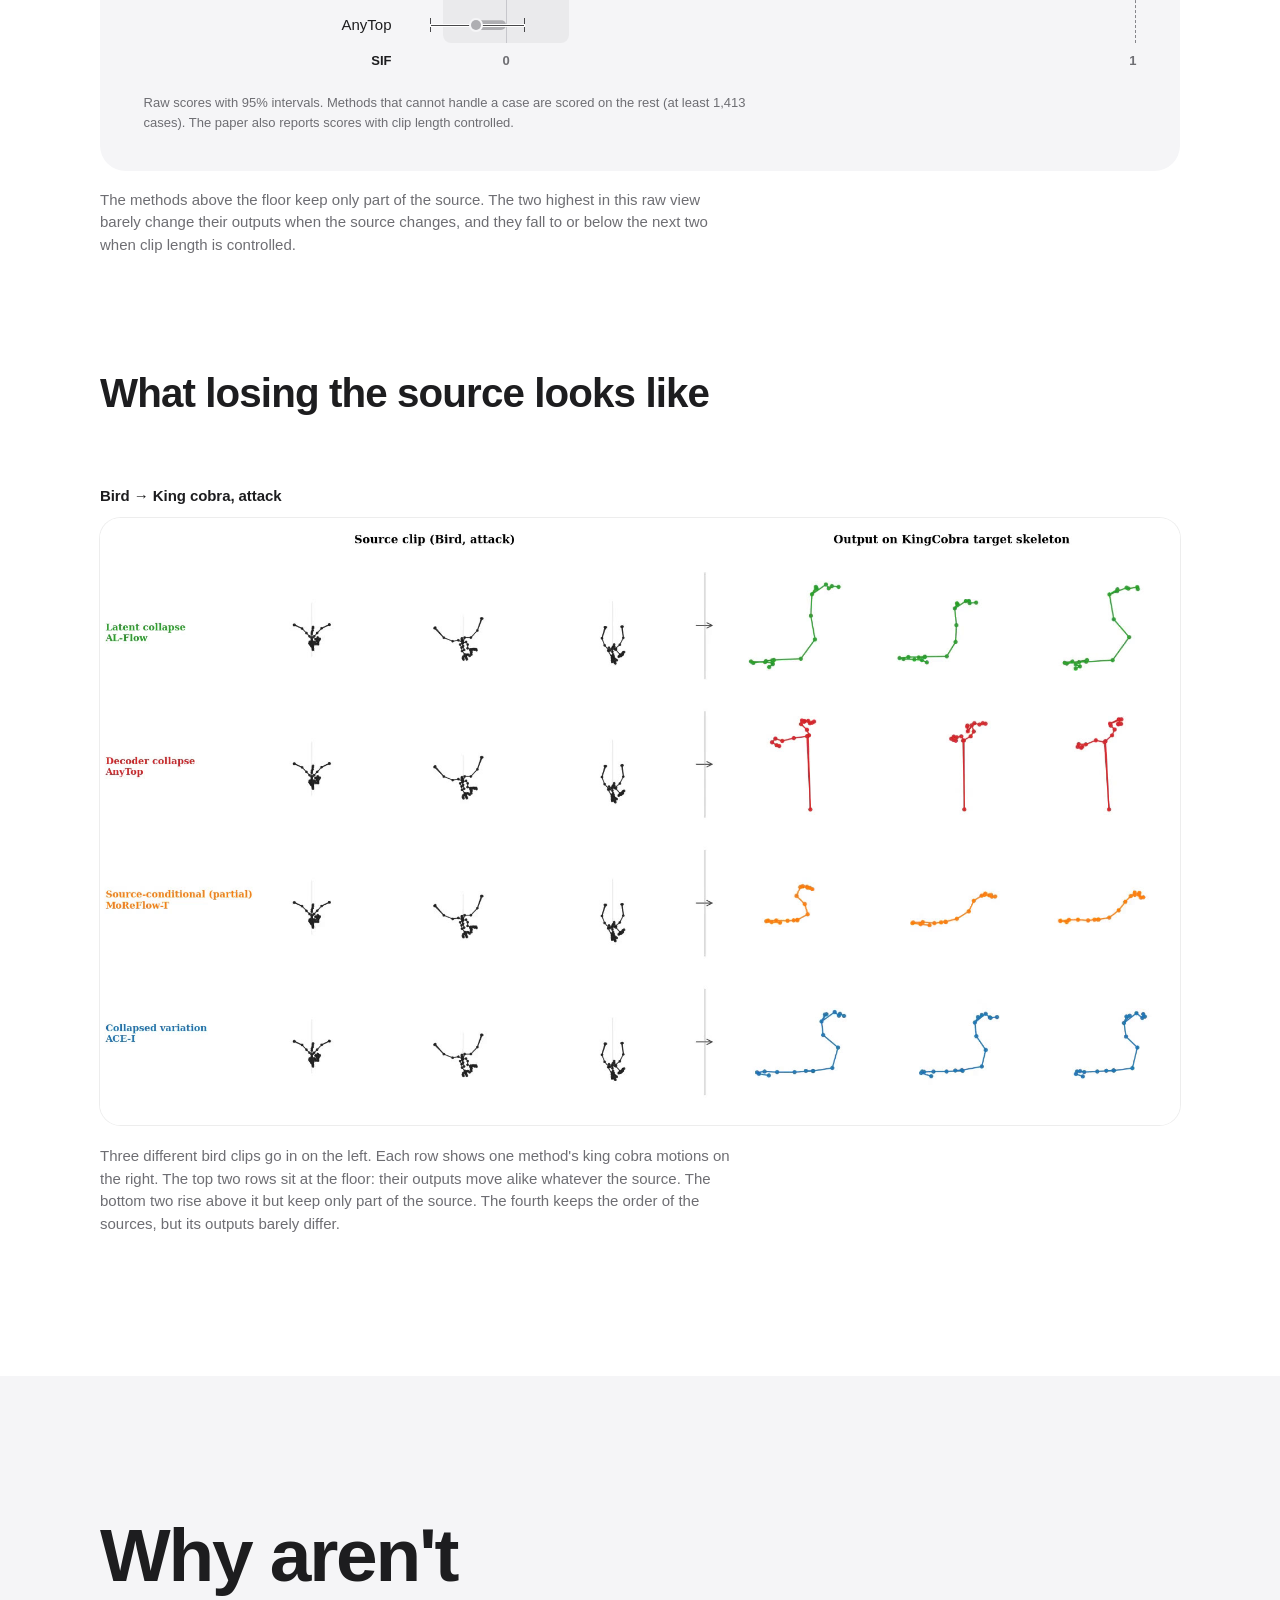
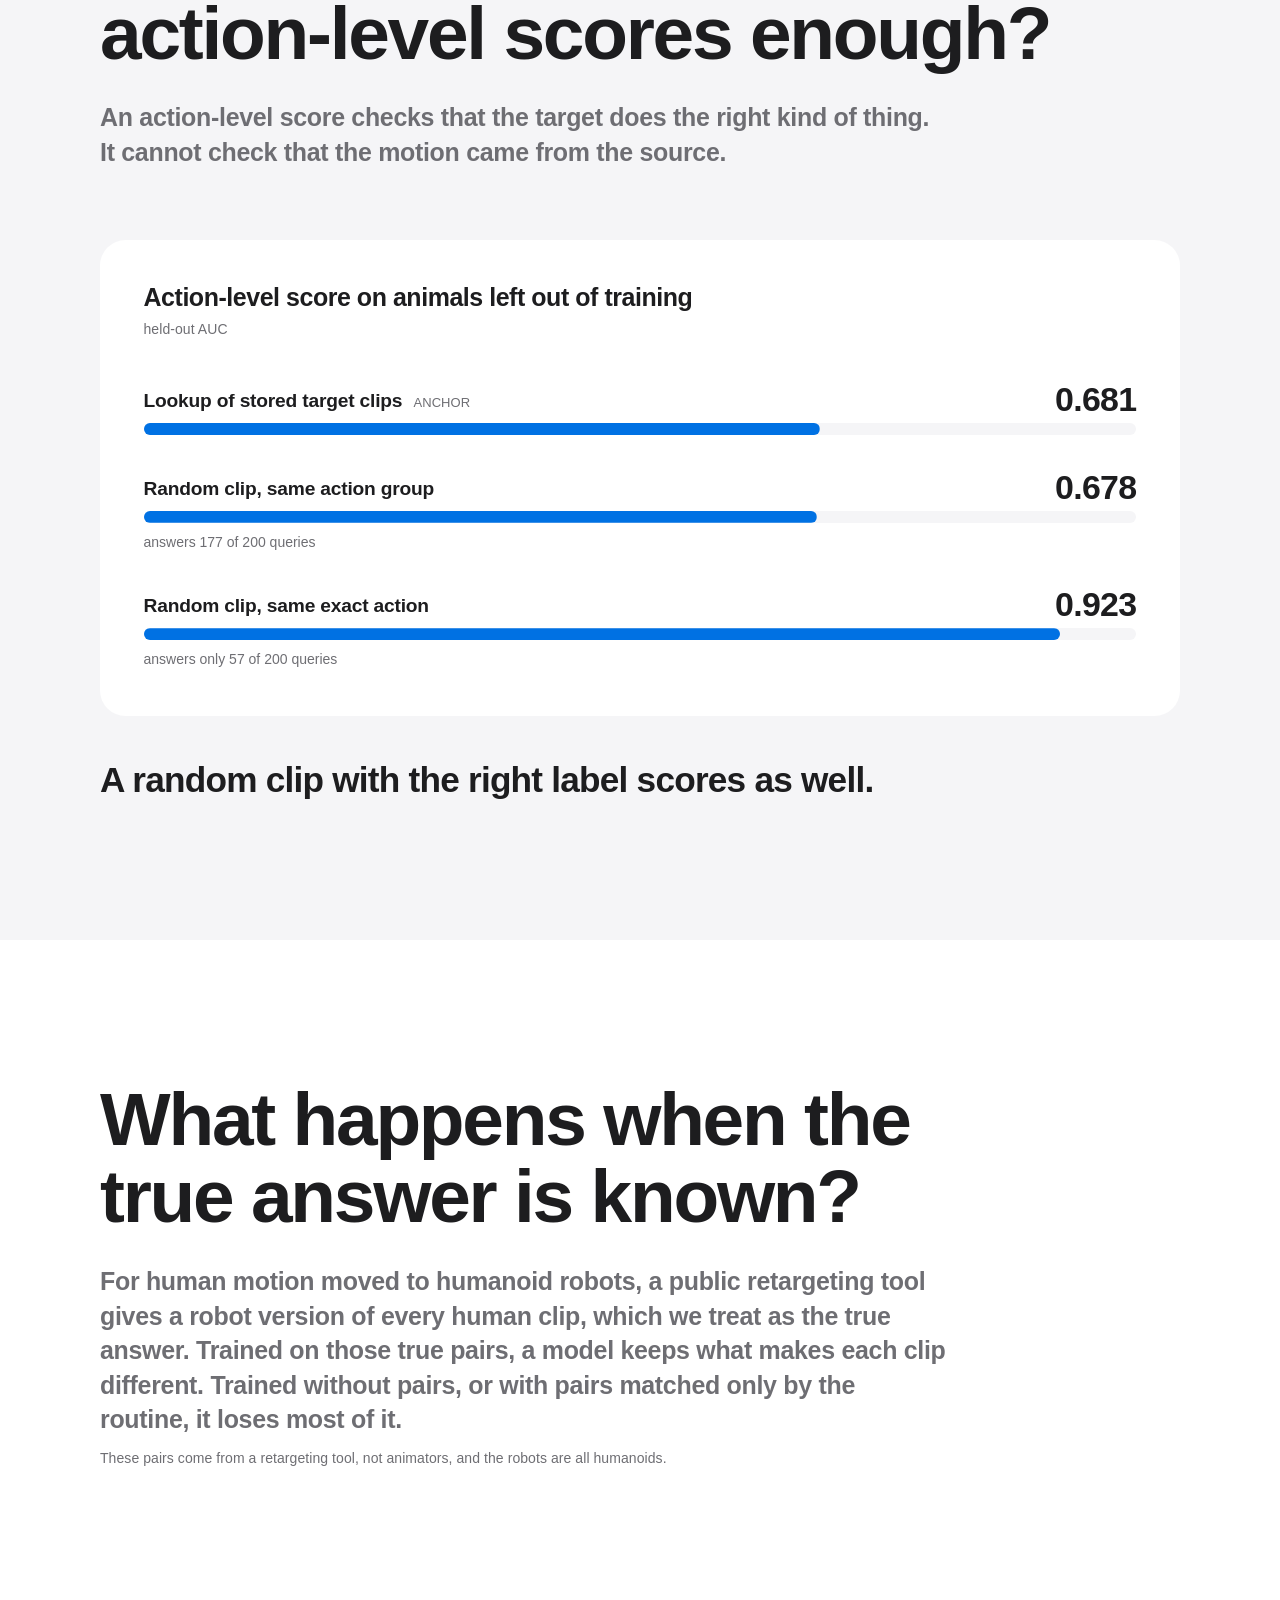
==== commit 9adc7801: "Paper button: arXiv" ====
--- a/index.html
+++ b/index.html
@@ -30,7 +30,7 @@
     <div class="topbar-inner">
       <a class="topbar-title" href="#top">Cross-Skeleton Retargeting</a>
       <div class="topbar-links">
-        <a class="pill pill-small pill-primary" href="assets/paper/neurips_2026.pdf" target="_blank" rel="noopener noreferrer">Paper</a>
+        <a class="pill pill-small pill-primary" href="https://arxiv.org/abs/2609.37297" target="_blank" rel="noopener noreferrer">Paper</a>
         <a class="pill pill-small pill-secondary" href="https://github.com/LiZhYun/NeurIPS2026-Cross-Skeleton-Retargeting" target="_blank" rel="noopener noreferrer">Code</a>
       </div>
     </div>
@@ -51,7 +51,7 @@
         <p class="affiliation">Aalto University, Finland</p>
         <p class="departments"><span><sup>1</sup> Department of Electrical Engineering and Automation</span> <span class="dot" aria-hidden="true">·</span> <span><sup>2</sup> Department of Computer Science</span></p>
         <div class="buttons">
-          <a class="pill pill-primary" href="assets/paper/neurips_2026.pdf" target="_blank" rel="noopener noreferrer">Paper</a>
+          <a class="pill pill-primary" href="https://arxiv.org/abs/2609.37297" target="_blank" rel="noopener noreferrer">Paper</a>
           <a class="pill pill-secondary" href="https://openreview.net/forum?id=4KPh2cXttv" target="_blank" rel="noopener noreferrer">OpenReview</a>
           <a class="pill pill-secondary" href="https://github.com/LiZhYun/NeurIPS2026-Cross-Skeleton-Retargeting" target="_blank" rel="noopener noreferrer">Code</a>
           <a class="pill pill-secondary" href="#cite">BibTeX</a>
